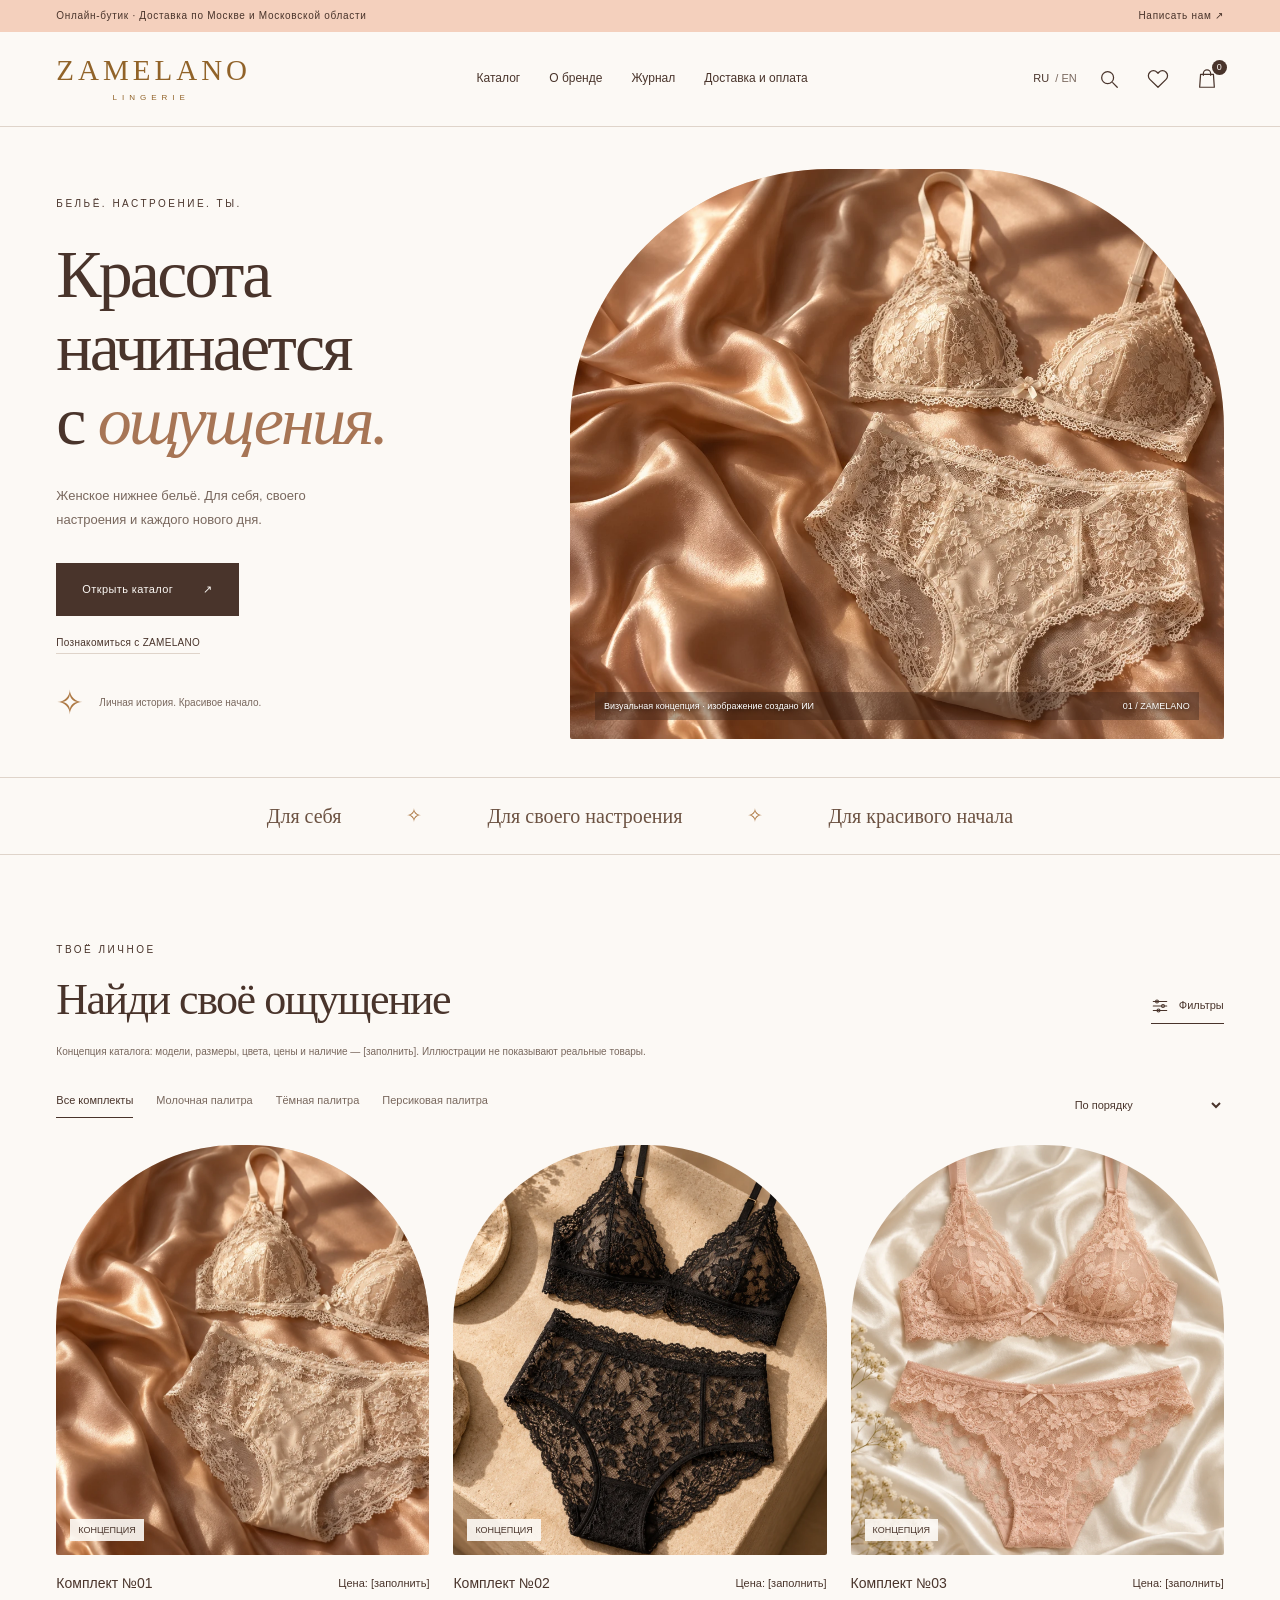
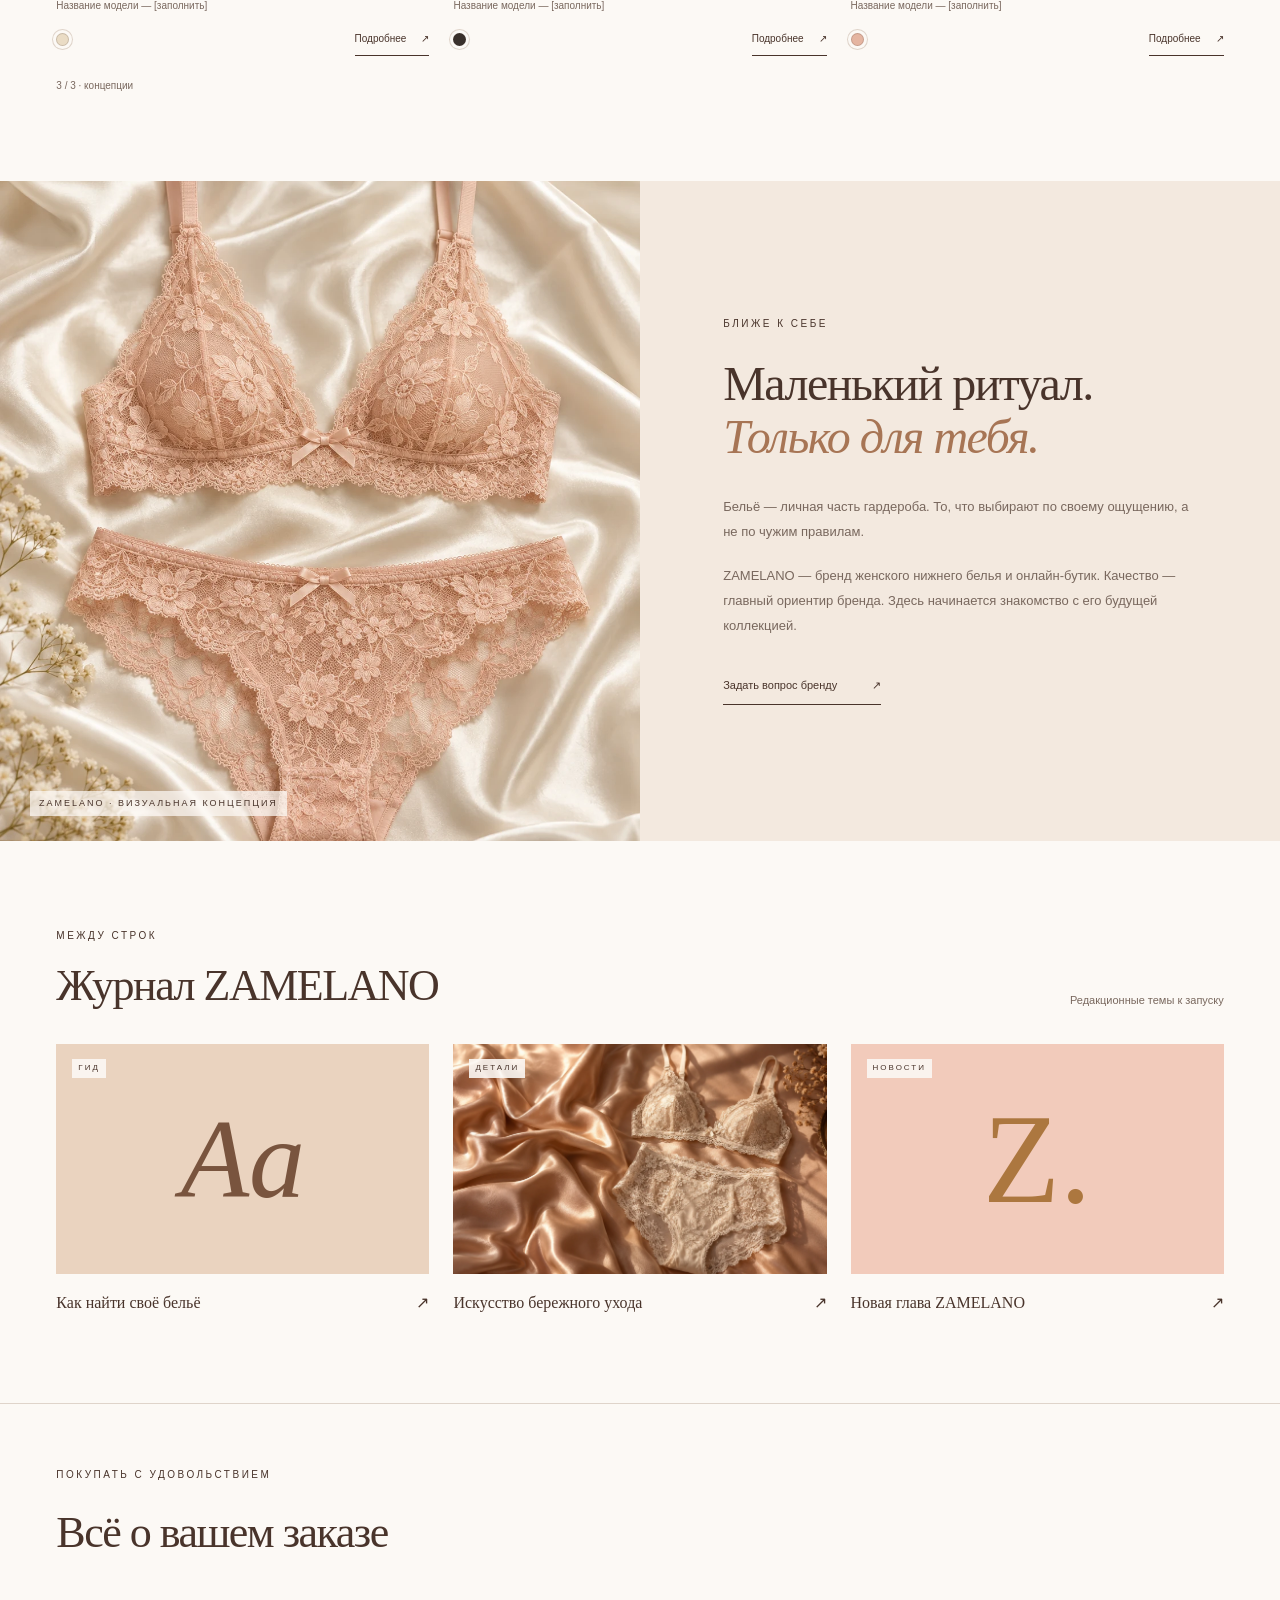
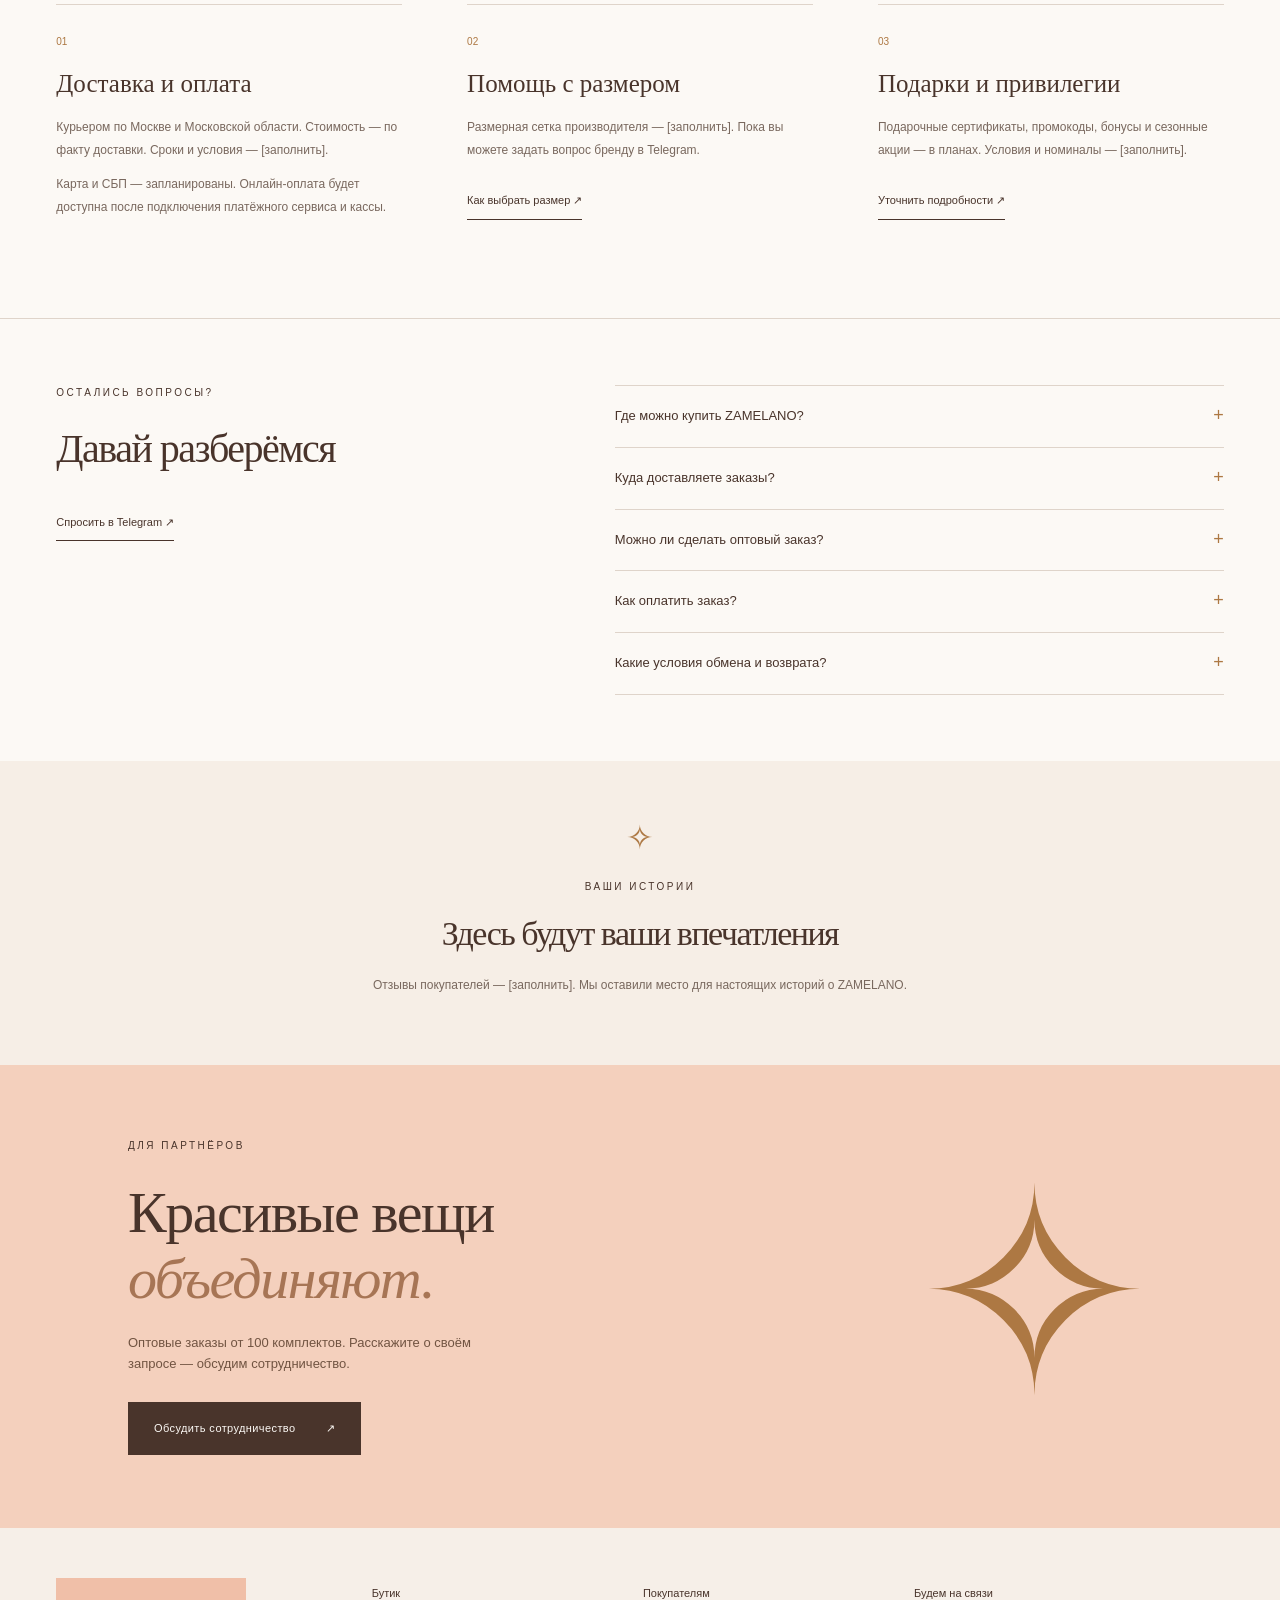
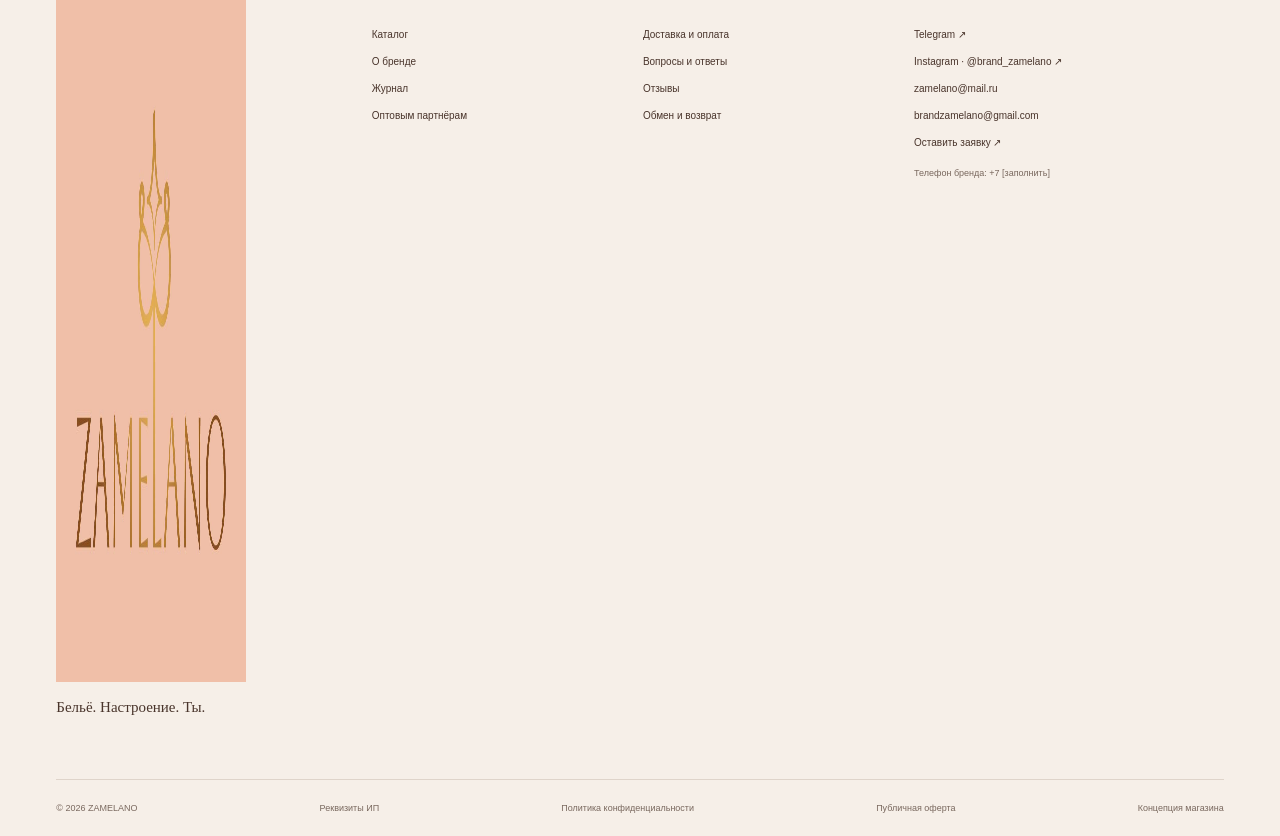
==== index.html @ 90eab5c6 "Publish demo from 2ab2fb8befa0775c335d02d6d721a5f14060806e" ====
<!doctype html>
<html lang="ru">
<head>
  <meta charset="UTF-8">
  <meta name="viewport" content="width=device-width, initial-scale=1">
  <meta name="theme-color" content="#f5d0bc">
  <title>ZAMELANO — Красота начинается с ощущения</title>
  <meta name="description" content="ZAMELANO — женское нижнее бельё. Концепция интернет-магазина на русском и английском. Курьерская доставка по Москве и Московской области.">
  <meta property="og:title" content="ZAMELANO — бельё для себя">
  <meta property="og:description" content="Красота начинается с ощущения. Познакомьтесь с концепцией ZAMELANO.">
  <meta property="og:type" content="website">
  <link rel="icon" href="assets/favicon.svg" type="image/svg+xml">
  <link rel="stylesheet" href="styles.css">
  <link rel="preload" href="assets/ivory.webp" as="image">
  <script src="app.js" defer></script>
  <meta name="robots" content="noindex, nofollow, noarchive">
  <meta name="googlebot" content="noindex, nofollow, noarchive">
  <meta name="yandex" content="noindex, nofollow, noarchive">
  <link rel="canonical" href="https://kibosh13.github.io/zamelano/">
  <meta property="og:image" content="https://kibosh13.github.io/zamelano/assets/ivory.webp">
</head>
<body>
  <a class="skip-link" href="#main" data-i18n="skip">Перейти к содержимому</a>
  <div class="announcement"><span data-i18n="announcement">Онлайн-бутик · Доставка по Москве и Московской области</span><a href="https://t.me/Zamelano" target="_blank" rel="noopener" data-i18n="write">Написать нам ↗</a></div>
  <header class="header">
    <a class="wordmark" href="#" aria-label="ZAMELANO — главная" data-i18n-aria="home">ZAMELANO<span>LINGERIE</span></a>
    <nav class="desktop-nav" aria-label="Основная навигация" data-i18n-aria="navigation">
      <a href="#catalog" data-i18n="catalog">Каталог</a><a href="#brand" data-i18n="brand">О бренде</a><a href="#journal" data-i18n="journal">Журнал</a><a href="#delivery" data-i18n="delivery">Доставка и оплата</a>
    </nav>
    <div class="header-actions">
      <button class="language" id="language" aria-label="Switch to English">RU <span>/ EN</span></button>
      <button class="icon-button" id="search-open" aria-label="Поиск" data-i18n-aria="search"><svg><use href="#icon-search"/></svg></button>
      <button class="icon-button favorites-open" id="favorites-open" aria-label="Избранное" data-i18n-aria="favorites"><svg><use href="#icon-heart"/></svg><span class="count" id="favorite-count" hidden>0</span></button>
      <button class="icon-button" id="cart-open" aria-label="Корзина" data-i18n-aria="cart"><svg><use href="#icon-bag"/></svg><span class="count" id="cart-count">0</span></button>
      <button class="icon-button mobile-menu" id="menu-open" aria-label="Меню" data-i18n-aria="menu"><svg><use href="#icon-menu"/></svg></button>
    </div>
  </header>
  <main id="main">
    <section class="hero" aria-labelledby="hero-title">
      <div class="hero-copy">
        <p class="eyebrow" data-i18n="heroEyebrow">БЕЛЬЁ. НАСТРОЕНИЕ. ТЫ.</p>
        <h1 id="hero-title" data-i18n-html="heroTitle">Красота<br>начинается<br>с <em>ощущения.</em></h1>
        <p class="hero-description" data-i18n="heroDescription">Женское нижнее бельё. Для себя, своего настроения и каждого нового дня.</p>
        <a class="button primary" href="#catalog"><span data-i18n="explore">Открыть каталог</span><span aria-hidden="true">↗</span></a>
        <a class="quiet-link" href="#brand" data-i18n="discoverBrand">Познакомиться с ZAMELANO</a>
        <div class="hero-foot"><span class="small-star" aria-hidden="true">✧</span><span data-i18n="heroFoot">Личная история. Красивое начало.</span></div>
      </div>
      <div class="hero-visual">
        <img src="assets/ivory.webp" alt="Иллюстрация концепции: молочный кружевной комплект на персиковом атласе" data-i18n-alt="heroAlt" fetchpriority="high" width="1536" height="1024">
        <div class="image-caption"><span data-i18n="imageConcept">Визуальная концепция · изображение создано ИИ</span><span aria-hidden="true">01 / ZAMELANO</span></div>
      </div>
    </section>
    <div class="values-strip"><span data-i18n="value1">Для себя</span><span class="separator">✧</span><span data-i18n="value2">Для своего настроения</span><span class="separator">✧</span><span data-i18n="value3">Для красивого начала</span></div>

    <section class="section catalog-section" id="catalog" aria-labelledby="catalog-title">
      <div class="section-heading"><div><p class="eyebrow" data-i18n="catalogEyebrow">ТВОЁ ЛИЧНОЕ</p><h2 id="catalog-title" data-i18n="catalogTitle">Найди своё ощущение</h2></div><button class="text-button" id="filter-toggle" aria-expanded="false" aria-controls="filter-panel"><svg><use href="#icon-filter"/></svg><span data-i18n="filters">Фильтры</span></button></div>
      <p class="catalog-note" data-i18n="catalogNote">Концепция каталога: модели, размеры, цвета, цены и наличие — [заполнить]. Иллюстрации не показывают реальные товары.</p>
      <div class="catalog-tools"><div class="category-tabs" role="group" aria-label="Категории" data-i18n-aria="categories"><button class="tab active" data-category="all" data-i18n="all" aria-pressed="true">Все комплекты</button><button class="tab" data-category="ivory" data-i18n="ivoryConcept" aria-pressed="false">Молочная палитра</button><button class="tab" data-category="black" data-i18n="blackConcept" aria-pressed="false">Тёмная палитра</button><button class="tab" data-category="peach" data-i18n="peachConcept" aria-pressed="false">Персиковая палитра</button></div><label class="sort-label"><span class="sr-only" data-i18n="sort">Сортировка</span><select id="sort"><option value="default" data-i18n="sortDefault">По порядку</option><option value="asc" data-i18n="sortAsc">Цена: по возрастанию</option><option value="desc" data-i18n="sortDesc">Цена: по убыванию</option></select></label></div>
      <div class="filter-panel" id="filter-panel" hidden>
        <label><span data-i18n="size">Размер</span><select id="filter-size"><option value="all" data-i18n="allSizes">Все размеры</option><option value="unknown" data-i18n="fill">[заполнить]</option></select></label>
        <label><span data-i18n="color">Цвет</span><select id="filter-color"><option value="all" data-i18n="allColors">Все цвета</option><option value="ivory" data-i18n="ivory">Молочный · концепт</option><option value="black" data-i18n="black">Чёрный · концепт</option><option value="peach" data-i18n="peach">Персиковый · концепт</option></select></label>
        <label><span data-i18n="collection">Коллекция</span><select id="filter-collection"><option value="all" data-i18n="allCollections">Все коллекции</option><option value="concept" data-i18n="concept">Концепция · [заполнить]</option></select></label>
        <label><span data-i18n="priceFrom">Цена от, ₽</span><input type="number" id="price-min" min="0" placeholder="—"></label>
        <label><span data-i18n="priceTo">Цена до, ₽</span><input type="number" id="price-max" min="0" placeholder="—"></label>
        <button class="text-button" id="reset-filters" data-i18n="reset">Сбросить</button><p class="filter-note" data-i18n="filterNote">Цены пока не указаны: фильтр по цене показывает только товары с заполненной ценой.</p>
      </div>
      <div class="search-inline" id="search-inline" hidden><label for="search" class="sr-only" data-i18n="search">Поиск</label><svg><use href="#icon-search"/></svg><input type="search" id="search" placeholder="Найти комплект…" data-i18n-placeholder="searchPlaceholder"><button id="search-close" class="icon-button" aria-label="Закрыть поиск" data-i18n-aria="close"><svg><use href="#icon-close"/></svg></button></div>
      <div class="active-view" id="active-view" hidden><span data-i18n="favorites">Избранное</span><button class="text-button" id="show-all" data-i18n="showAll">Показать все</button></div>
      <div class="product-grid" id="product-grid" aria-live="polite"></div>
      <p class="result-count" id="result-count"></p>
    </section>

    <section class="brand-section" id="brand" aria-labelledby="brand-title">
      <div class="brand-image"><img src="assets/peach.webp" alt="Иллюстрация концепции: персиковое кружево на светлом атласе" data-i18n-alt="brandAlt" loading="lazy" width="1122" height="1402"><span class="vertical-caption" data-i18n="brandImageCaption">ZAMELANO · ВИЗУАЛЬНАЯ КОНЦЕПЦИЯ</span></div>
      <div class="brand-copy"><p class="eyebrow" data-i18n="brandEyebrow">БЛИЖЕ К СЕБЕ</p><h2 id="brand-title" data-i18n-html="brandTitle">Маленький ритуал.<br><em>Только для тебя.</em></h2><p data-i18n="brandText1">Бельё — личная часть гардероба. То, что выбирают по своему ощущению, а не по чужим правилам.</p><p data-i18n="brandText2">ZAMELANO — бренд женского нижнего белья и онлайн-бутик. Качество — главный ориентир бренда. Здесь начинается знакомство с его будущей коллекцией.</p><a class="underlined-link" href="https://t.me/Zamelano" target="_blank" rel="noopener"><span data-i18n="askBrand">Задать вопрос бренду</span><span>↗</span></a></div>
    </section>

    <section class="section journal-section" id="journal" aria-labelledby="journal-title">
      <div class="section-heading"><div><p class="eyebrow" data-i18n="journalEyebrow">МЕЖДУ СТРОК</p><h2 id="journal-title" data-i18n="journalTitle">Журнал ZAMELANO</h2></div><span class="subtle" data-i18n="journalNote">Редакционные темы к запуску</span></div>
      <div class="journal-grid"><button class="journal-card" data-article="fit"><span class="journal-art art-fit"><span aria-hidden="true">Aa</span><span class="journal-tag" data-i18n="guide">ГИД</span></span><span class="journal-bottom"><span data-i18n="articleFit">Как найти своё бельё</span><span aria-hidden="true">↗</span></span></button><button class="journal-card" data-article="care"><span class="journal-art art-care"><img src="assets/ivory.webp" alt="" loading="lazy"><span class="journal-tag" data-i18n="details">ДЕТАЛИ</span></span><span class="journal-bottom"><span data-i18n="articleCare">Искусство бережного ухода</span><span aria-hidden="true">↗</span></span></button><button class="journal-card" data-article="news"><span class="journal-art art-news"><span aria-hidden="true">Z.</span><span class="journal-tag" data-i18n="news">НОВОСТИ</span></span><span class="journal-bottom"><span data-i18n="articleNews">Новая глава ZAMELANO</span><span aria-hidden="true">↗</span></span></button></div>
    </section>

    <section class="service-section section" id="delivery" aria-labelledby="service-title">
      <p class="eyebrow" data-i18n="serviceEyebrow">ПОКУПАТЬ С УДОВОЛЬСТВИЕМ</p><h2 id="service-title" data-i18n="serviceTitle">Всё о вашем заказе</h2>
      <div class="service-grid"><article><span class="service-number">01</span><h3 data-i18n="delivery">Доставка и оплата</h3><p data-i18n="deliveryText">Курьером по Москве и Московской области. Стоимость — по факту доставки. Сроки и условия — [заполнить].</p><p data-i18n="paymentText">Карта и СБП — запланированы. Онлайн-оплата будет доступна после подключения платёжного сервиса и кассы.</p></article><article><span class="service-number">02</span><h3 data-i18n="sizeHelp">Помощь с размером</h3><p data-i18n="sizeText">Размерная сетка производителя — [заполнить]. Пока вы можете задать вопрос бренду в Telegram.</p><button class="underlined-link" id="size-help" data-i18n="openSize">Как выбрать размер ↗</button></article><article><span class="service-number">03</span><h3 data-i18n="gifts">Подарки и привилегии</h3><p data-i18n="giftsText">Подарочные сертификаты, промокоды, бонусы и сезонные акции — в планах. Условия и номиналы — [заполнить].</p><a class="underlined-link" href="https://t.me/Zamelano" target="_blank" rel="noopener" data-i18n="askDetails">Уточнить подробности ↗</a></article></div>
    </section>

    <section class="section faq-section" id="faq" aria-labelledby="faq-title"><div><p class="eyebrow" data-i18n="faqEyebrow">ОСТАЛИСЬ ВОПРОСЫ?</p><h2 id="faq-title" data-i18n="faqTitle">Давай разберёмся</h2><a class="underlined-link" href="https://t.me/Zamelano" target="_blank" rel="noopener" data-i18n="askTelegram">Спросить в Telegram ↗</a></div><div class="faq-list"><details><summary data-i18n="faq1">Где можно купить ZAMELANO?</summary><p data-i18n="faq1Answer">Бренд работает только онлайн. Сейчас на сайте представлена концепция каталога; реальные товары и цены — [заполнить]. По вопросам покупки напишите в Telegram.</p></details><details><summary data-i18n="faq2">Куда доставляете заказы?</summary><p data-i18n="faq2Answer">Курьерская доставка доступна по Москве и Московской области. Стоимость — по факту доставки, сроки — [заполнить].</p></details><details><summary data-i18n="faq3">Можно ли сделать оптовый заказ?</summary><p data-i18n="faq3Answer">Да, опт — от 100 комплектов. Условия, цены и сроки — [заполнить]. Используйте форму для партнёров ниже.</p></details><details><summary data-i18n="faq4">Как оплатить заказ?</summary><p data-i18n="faq4Answer">Планируются оплата картой онлайн и СБП. Платёжный сервис и онлайн-касса ещё не подключены. На этом этапе можно подготовить заявку в Telegram, без оплаты.</p></details><details><summary data-i18n="faq5">Какие условия обмена и возврата?</summary><p data-i18n="faq5Answer">Условия обмена и возврата — [заполнить]. Документы готовят юристы бренда. Пожалуйста, уточните условия перед покупкой.</p></details></div></section>

    <section class="reviews-section section" id="reviews"><span class="small-star" aria-hidden="true">✧</span><p class="eyebrow" data-i18n="reviews">ВАШИ ИСТОРИИ</p><h2 data-i18n="reviewsTitle">Здесь будут ваши впечатления</h2><p data-i18n="reviewsText">Отзывы покупателей — [заполнить]. Мы оставили место для настоящих историй о ZAMELANO.</p></section>

    <section class="wholesale-section" id="wholesale"><div><p class="eyebrow" data-i18n="wholesaleEyebrow">ДЛЯ ПАРТНЁРОВ</p><h2 data-i18n-html="wholesaleTitle">Красивые вещи<br><em>объединяют.</em></h2><p data-i18n="wholesaleText">Оптовые заказы от 100 комплектов. Расскажите о своём запросе — обсудим сотрудничество.</p><button class="button primary" id="wholesale-open"><span data-i18n="wholesaleButton">Обсудить сотрудничество</span><span>↗</span></button></div><span class="wholesale-motif" aria-hidden="true">✧</span></section>
  </main>
  <footer id="contacts"><div class="footer-main"><div class="footer-brand"><img src="assets/zamelano-logo.jpg" alt="Логотип ZAMELANO" data-i18n-alt="logoAlt" width="1280" height="704" loading="lazy"><p data-i18n="footerTagline">Бельё. Настроение. Ты.</p></div><div><h3 data-i18n="shop">Бутик</h3><a href="#catalog" data-i18n="catalog">Каталог</a><a href="#brand" data-i18n="brand">О бренде</a><a href="#journal" data-i18n="journal">Журнал</a><a href="#wholesale" data-i18n="wholesale">Оптовым партнёрам</a></div><div><h3 data-i18n="customers">Покупателям</h3><a href="#delivery" data-i18n="delivery">Доставка и оплата</a><a href="#faq" data-i18n="faq">Вопросы и ответы</a><a href="#reviews" data-i18n="reviewsLink">Отзывы</a><button class="footer-link" data-legal="returns" data-i18n="returns">Обмен и возврат</button></div><div><h3 data-i18n="contacts">Будем на связи</h3><a href="https://t.me/Zamelano" target="_blank" rel="noopener">Telegram ↗</a><a href="https://www.instagram.com/brand_zamelano/" target="_blank" rel="noopener">Instagram · @brand_zamelano ↗</a><a href="mailto:zamelano@mail.ru">zamelano@mail.ru</a><a href="mailto:brandzamelano@gmail.com">brandzamelano@gmail.com</a><button class="footer-link" id="contact-open" data-i18n="leaveRequest">Оставить заявку ↗</button><span class="footer-pending" data-i18n="phonePending">Телефон бренда: +7 [заполнить]</span></div></div><div class="footer-bottom"><span>© 2026 ZAMELANO</span><button data-legal="details" data-i18n="legalDetails">Реквизиты ИП</button><button data-legal="privacy" data-i18n="privacy">Политика конфиденциальности</button><button data-legal="offer" data-i18n="offer">Публичная оферта</button><span data-i18n="draft">Концепция магазина</span></div></footer>
  <dialog id="product-dialog" class="product-dialog" aria-labelledby="detail-title"><button class="close-button icon-button" data-close aria-label="Закрыть" data-i18n-aria="close"><svg><use href="#icon-close"/></svg></button><div id="product-detail"></div></dialog>
  <dialog id="cart-dialog" class="drawer" aria-labelledby="cart-title"><div class="drawer-heading"><h2 id="cart-title" data-i18n="cart">Корзина</h2><button class="icon-button" data-close aria-label="Закрыть" data-i18n-aria="close"><svg><use href="#icon-close"/></svg></button></div><div id="cart-content"></div></dialog>
  <dialog id="request-dialog" class="request-dialog" aria-labelledby="request-title"><button class="close-button icon-button" data-close aria-label="Закрыть" data-i18n-aria="close"><svg><use href="#icon-close"/></svg></button><p class="eyebrow" data-i18n="personalContact">ЛИЧНОЕ ОБЩЕНИЕ</p><h2 id="request-title"></h2><p class="subtle" id="request-description"></p><form id="request-form"><div class="form-grid"><label><span data-i18n="name">Имя</span><input name="name" autocomplete="given-name" required maxlength="80"></label><label><span data-i18n="phone">Телефон</span><input name="phone" type="tel" autocomplete="tel" required placeholder="+7 …" minlength="10" maxlength="25"></label><label><span data-i18n="time">Удобное время</span><input name="time" maxlength="100" placeholder="[заполнить]" data-i18n-placeholder="fill"></label><label id="quantity-label" hidden><span data-i18n="wholesaleQuantity">Количество комплектов</span><input name="quantity" type="number" min="100" step="1" value="100"></label><label id="delivery-label" hidden><span data-i18n="region">Регион доставки</span><select name="region"><option value="moscow" data-i18n="moscow">Москва</option><option value="mo" data-i18n="mo">Московская область</option></select></label><label id="address-label" hidden><span data-i18n="address">Адрес доставки</span><input name="address" autocomplete="street-address" maxlength="250"></label><label class="full-width"><span data-i18n="comment">Комментарий / другие пожелания</span><textarea name="comment" rows="3" maxlength="1500"></textarea></label></div><label class="consent"><input type="checkbox" name="consent" required><span data-i18n="consent">Я разрешаю использовать указанные данные для ответа на мой запрос.</span></label><p class="micro" data-i18n="requestInfo">Данные не сохраняются на сайте. Вы увидите текст заявки, сможете скопировать его и самостоятельно отправить в Telegram @Zamelano. Документы о персональных данных — [заполнить].</p><button class="button primary" type="submit"><span data-i18n="prepareRequest">Подготовить заявку</span><span>↗</span></button></form><div id="request-result" hidden><p class="request-status" data-i18n="requestReady">Текст подготовлен. Заявка ещё не отправлена.</p><label><span class="sr-only" data-i18n="requestText">Текст заявки</span><textarea id="request-text" rows="12" readonly></textarea></label><div class="request-buttons"><button class="button secondary" id="copy-request" data-i18n="copy">Скопировать текст</button><a class="button primary" id="telegram-request" href="https://t.me/Zamelano" target="_blank" rel="noopener" data-i18n="openTelegram">Открыть Telegram ↗</a></div><p class="micro" data-i18n="telegramHelp">Если текст не появился в Telegram, вставьте скопированный текст в чат @Zamelano и нажмите «Отправить».</p><button class="text-button" id="edit-request" data-i18n="editRequest">Изменить заявку</button></div></dialog>
  <dialog id="content-dialog" class="content-dialog" aria-labelledby="content-title"><button class="close-button icon-button" data-close aria-label="Закрыть" data-i18n-aria="close"><svg><use href="#icon-close"/></svg></button><div id="content-body"></div></dialog>
  <dialog id="menu-dialog" class="drawer menu-drawer"><div class="drawer-heading"><span class="wordmark">ZAMELANO</span><button data-close class="icon-button" aria-label="Закрыть" data-i18n-aria="close"><svg><use href="#icon-close"/></svg></button></div><nav><a href="#catalog" data-i18n="catalog">Каталог</a><a href="#brand" data-i18n="brand">О бренде</a><a href="#journal" data-i18n="journal">Журнал</a><a href="#delivery" data-i18n="delivery">Доставка и оплата</a><a href="#faq" data-i18n="faq">Вопросы и ответы</a><a href="#wholesale" data-i18n="wholesale">Оптовым партнёрам</a><a href="#contacts" data-i18n="contacts">Будем на связи</a></nav></dialog>
  <div class="toast" id="toast" role="status" hidden></div>
  <noscript><div class="noscript">Для каталога и корзины включите JavaScript. Связаться с брендом: <a href="https://t.me/Zamelano">Telegram @Zamelano</a>.</div></noscript>
  <svg class="svg-defs" xmlns="http://www.w3.org/2000/svg" aria-hidden="true"><symbol id="icon-search" viewBox="0 0 24 24"><circle cx="10.5" cy="10.5" r="6.5"/><path d="m16 16 5 5"/></symbol><symbol id="icon-heart" viewBox="0 0 24 24"><path d="M20.8 4.6a5.5 5.5 0 0 0-7.8 0L12 5.7l-1.1-1.1a5.5 5.5 0 0 0-7.8 7.8L12 21l8.8-8.6a5.5 5.5 0 0 0 0-7.8Z"/></symbol><symbol id="icon-bag" viewBox="0 0 24 24"><path d="M5 7h14l1 14H4L5 7Z M8 8V6a4 4 0 0 1 8 0v2"/></symbol><symbol id="icon-filter" viewBox="0 0 24 24"><path d="M3 6h18M3 12h18M3 18h18"/><circle cx="8" cy="6" r="2"/><circle cx="16" cy="12" r="2"/><circle cx="10" cy="18" r="2"/></symbol><symbol id="icon-close" viewBox="0 0 24 24"><path d="m5 5 14 14M19 5 5 19"/></symbol><symbol id="icon-menu" viewBox="0 0 24 24"><path d="M3 6h18M3 12h18M3 18h18"/></symbol></svg>
</body>
</html>
---- styles.css ----
:root{--paper:#fcf9f5;--peach:#f4d0bd;--peach-light:#f9e8dd;--ink:#49342b;--muted:#79685e;--gold:#ad7843;--line:#dfd4ca;--serif:Georgia,'Times New Roman',serif;--sans:Arial,Helvetica,sans-serif}*{box-sizing:border-box}html{scroll-behavior:smooth;scroll-padding-top:110px}body{margin:0;background:var(--paper);color:var(--ink);font-family:var(--sans);font-size:14px;line-height:1.6}body.modal-open{overflow:hidden}button,input,select,textarea{font:inherit;color:inherit}button,a,input,select,textarea{-webkit-tap-highlight-color:transparent}button{cursor:pointer}a{color:inherit;text-decoration:none}button{border:0;background:none}img{max-width:100%;display:block}h1,h2,h3,p{margin-top:0}h1,h2{font-family:var(--serif);font-weight:400;line-height:1.09;letter-spacing:-1.5px}h2{font-size:44px;margin-bottom:24px}h3{font-weight:400;font-size:20px;line-height:1.35}em{font-weight:400;color:#a77555}svg{width:22px;height:22px;fill:none;stroke:currentColor;stroke-width:1.35;stroke-linecap:round;stroke-linejoin:round;flex:none}button:focus-visible,a:focus-visible,input:focus-visible,select:focus-visible,textarea:focus-visible,summary:focus-visible{outline:2px solid var(--gold);outline-offset:5px}button:disabled{opacity:.5;cursor:not-allowed}[hidden]{display:none!important}.sr-only{position:absolute;width:1px;height:1px;margin:-1px;overflow:hidden;clip:rect(0,0,0,0);white-space:nowrap}.svg-defs{position:absolute;width:0;height:0;overflow:hidden}.skip-link{position:fixed;top:-80px;left:20px;padding:10px;background:white;z-index:100}.skip-link:focus{top:10px}.announcement{background:var(--peach);display:flex;justify-content:space-between;gap:20px;padding:8px 4.4%;font-size:10px;letter-spacing:.7px}.announcement a{white-space:nowrap}.header{padding:21px 4.4%;height:95px;display:flex;align-items:center;justify-content:space-between;gap:30px;border-bottom:1px solid var(--line);background:var(--paper);position:sticky;top:0;z-index:20}.wordmark{font-family:var(--serif);font-size:29px;line-height:1;letter-spacing:4px;display:block;color:#916329}.wordmark span{display:block;font-family:var(--sans);font-size:8px;letter-spacing:5px;text-align:center;margin-top:9px;margin-left:-5px}.desktop-nav{display:flex;align-items:center;gap:29px;font-size:12px}.desktop-nav a{position:relative}.desktop-nav a:after{content:'';position:absolute;bottom:-4px;left:0;width:0;height:1px;background:var(--ink);transition:width .2s}.desktop-nav a:hover:after{width:100%}.header-actions{display:flex;gap:15px;align-items:center}.language{font-size:11px;white-space:nowrap;padding:6px 0}.language span{color:var(--muted);margin-left:3px}.icon-button{width:34px;height:36px;display:inline-flex;align-items:center;justify-content:center;position:relative;padding:5px}.count{font-size:9px;border-radius:50%;position:absolute;right:-3px;top:-1px;min-width:15px;height:15px;line-height:15px;text-align:center;background:var(--ink);color:var(--paper)}.mobile-menu{display:none}.hero{display:grid;grid-template-columns:44% 56%;max-width:1600px;margin:auto;min-height:650px;padding:42px 4.4% 38px}.hero-copy{padding:27px 20px 20px 0;display:flex;align-items:flex-start;flex-direction:column}.eyebrow{font-size:10px;letter-spacing:2.5px;margin-bottom:26px;font-weight:400}.hero h1{font-size:clamp(49px,5.3vw,82px);line-height:1.08;margin-bottom:26px;letter-spacing:-2.8px}.hero-description{font-size:13px;max-width:285px;line-height:1.9;color:var(--muted);margin-bottom:30px}.button{display:inline-flex;align-items:center;justify-content:space-between;gap:30px;padding:16px 25px;min-height:53px;font-size:11px;letter-spacing:.4px;border:1px solid transparent;transition:background .2s,transform .2s}.button:hover{transform:translateY(-2px)}.button.primary{color:var(--paper);background:var(--ink)}.button.primary:hover{background:#6d4b39}.button.secondary{border:1px solid var(--ink);background:transparent}.quiet-link{font-size:10px;margin-top:19px;letter-spacing:.3px;border-bottom:1px solid var(--line);padding-bottom:2px}.hero-foot{display:flex;align-items:center;gap:15px;margin-top:auto;padding-top:32px;font-size:10px;color:var(--muted)}.small-star{font-size:33px;color:var(--gold);line-height:1}.hero-visual{position:relative;overflow:hidden;border-radius:260px 260px 2px 2px;min-height:570px;background:#ead3be}.hero-visual>img{width:100%;height:100%;object-fit:cover;object-position:64% center;position:absolute}.image-caption{position:absolute;bottom:19px;left:25px;right:25px;color:#fff;display:flex;justify-content:space-between;font-size:9px;gap:15px;text-shadow:0 1px 4px #211309;background:#37211766;padding:7px 9px}.values-strip{display:flex;align-items:center;justify-content:center;gap:65px;border-top:1px solid var(--line);border-bottom:1px solid var(--line);padding:22px;font-family:var(--serif);font-size:20px;color:#6c5242}.separator{font-size:19px;color:var(--gold)}.section{padding:87px 4.4%;max-width:1600px;margin:auto}.section-heading{display:flex;align-items:flex-end;justify-content:space-between;gap:25px;margin-bottom:20px}.section-heading h2{margin-bottom:0}.section-heading .eyebrow{margin-bottom:18px}.text-button{display:inline-flex;align-items:center;gap:10px;font-size:11px;padding:8px 0;border-bottom:1px solid var(--ink)}.text-button svg{width:18px;height:18px}.catalog-note{font-size:10px;color:var(--muted);max-width:690px;margin-bottom:29px}.catalog-tools{display:flex;justify-content:space-between;align-items:center;gap:20px;margin-bottom:24px}.category-tabs{display:flex;gap:23px;flex-wrap:wrap}.tab{padding:0 0 8px;font-size:11px;color:var(--muted);border-bottom:1px solid transparent}.tab.active{color:var(--ink);border-color:var(--ink)}select{border:0;background:transparent;max-width:100%;padding:9px 19px 9px 3px;font-size:11px}.product-grid{display:grid;grid-template-columns:repeat(3,1fr);gap:24px}.product-card{min-width:0}.product-image-wrap{position:relative;height:410px;overflow:hidden;background:#e7d6c9;border-radius:180px 180px 2px 2px}.product-image-link{display:block;width:100%;height:100%;padding:0}.product-image-link>img{width:100%;height:100%;object-fit:cover;transition:transform .55s}.product-image-link:hover>img{transform:scale(1.04)}.product-card:first-child img{object-position:64% center}.favorite-button{position:absolute;right:18px;top:24px;border-radius:50%;width:35px;height:35px;background:#fcf9f5da;display:flex;align-items:center;justify-content:center}.favorite-button svg{width:17px;height:17px}.favorite-button.selected svg{fill:var(--ink)}.product-badge{position:absolute;bottom:14px;left:14px;font-size:9px;background:#fcf9f5e8;padding:4px 8px;color:var(--ink)}.product-info{display:flex;justify-content:space-between;align-items:flex-start;gap:14px;margin-top:17px}.product-name{font-size:14px;margin:0 0 3px;display:block;text-align:left;padding:0}.product-info p{font-size:10px;color:var(--muted);margin-bottom:9px}.product-price{font-size:11px;white-space:nowrap;padding-top:3px}.product-bottom{display:flex;justify-content:space-between;align-items:center;gap:10px}.swatch{display:block;width:13px;height:13px;border-radius:50%;border:1px solid #49342b33;box-shadow:0 0 0 3px var(--paper),0 0 0 4px #dfd4ca}.product-bottom .text-button{font-size:10px;gap:15px}.result-count{font-size:10px;color:var(--muted);margin:22px 0 0}.filter-panel{background:var(--peach-light);padding:24px;display:grid;grid-template-columns:repeat(5,1fr) auto;gap:20px;margin-bottom:24px}.filter-panel label span{display:block;font-size:10px;letter-spacing:.4px;margin-bottom:6px}.filter-panel select,.filter-panel input{width:100%;padding:9px 0;border-bottom:1px solid var(--line);outline-offset:2px}.filter-panel input{border:0;background:none;border-bottom:1px solid var(--line)}.filter-note{grid-column:1/-1;margin:0;font-size:10px;color:var(--muted)}.search-inline{display:flex;align-items:center;gap:15px;margin:15px 0 30px;padding:12px 0;border-bottom:1px solid var(--line)}.search-inline input{width:100%;border:0;background:none;padding:8px 0}.active-view{display:flex;align-items:center;justify-content:space-between;background:var(--peach-light);padding:12px 20px;margin-bottom:20px}.empty-state{grid-column:1/-1;text-align:center;padding:70px 20px;border:1px solid var(--line)}.empty-state h3{font-family:var(--serif);font-size:28px}.empty-state p{color:var(--muted);font-size:12px}.brand-section{display:grid;grid-template-columns:1fr 1fr;background:#f3e9df}.brand-image{position:relative;height:660px;overflow:hidden}.brand-image img{width:100%;height:100%;object-fit:cover;object-position:center 51%}.vertical-caption{position:absolute;bottom:25px;left:30px;font-size:9px;letter-spacing:2px;background:#fcf9f5bb;padding:5px 9px}.brand-copy{align-self:center;padding:65px 13%;max-width:720px}.brand-copy h2{font-size:48px;margin-bottom:32px}.brand-copy p:not(.eyebrow){color:var(--muted);font-size:13px;line-height:1.9;margin-bottom:20px}.underlined-link{display:inline-flex;align-items:center;justify-content:space-between;gap:35px;border-bottom:1px solid var(--ink);padding:9px 0;font-size:11px;background:none;margin-top:10px}.journal-grid{display:grid;grid-template-columns:repeat(3,1fr);gap:24px;margin-top:35px}.journal-card{text-align:left;padding:0;display:block}.journal-art{display:flex;position:relative;width:100%;height:230px;align-items:center;justify-content:center;overflow:hidden}.art-fit{background:#ead3bf;color:#79543e;font-family:var(--serif);font-style:italic;font-size:112px}.art-care img{width:100%;height:100%;object-fit:cover;object-position:35% 45%}.art-news{background:#f2cbbb;color:#ac773f;font-family:var(--serif);font-size:126px;font-weight:400}.journal-tag{font-family:var(--sans);font-style:normal;position:absolute;top:15px;left:16px;font-size:8px;letter-spacing:2px;padding:3px 6px;background:#fcf9f5e3;color:var(--ink)}.journal-bottom{font-size:16px;font-family:var(--serif);display:flex;justify-content:space-between;gap:15px;padding-top:16px}.subtle{font-size:11px;color:var(--muted)}.service-section{padding-top:63px;border-top:1px solid var(--line)}.service-grid{display:grid;grid-template-columns:repeat(3,1fr);gap:65px;padding-top:23px}.service-grid article{position:relative;border-top:1px solid var(--line);padding-top:29px}.service-number{color:var(--gold);font-size:10px;display:block;margin-bottom:17px}.service-grid h3{font-family:var(--serif);font-size:25px;margin-bottom:15px}.service-grid p{color:var(--muted);font-size:12px;line-height:1.9}.faq-section{display:grid;grid-template-columns:1fr 1.3fr;gap:90px;border-top:1px solid var(--line);padding-top:66px;padding-bottom:66px}.faq-section h2{font-size:40px}.faq-list{border-top:1px solid var(--line)}details{border-bottom:1px solid var(--line)}summary{cursor:pointer;list-style:none;display:flex;justify-content:space-between;gap:20px;padding:20px 0;font-size:13px}summary::-webkit-details-marker{display:none}summary:after{content:'+';font-size:18px;color:var(--gold);line-height:1}details[open] summary:after{content:'−'}details p{font-size:12px;color:var(--muted);padding:0 25px 16px 0;line-height:1.9;margin:0}.reviews-section{text-align:center;padding-top:60px;padding-bottom:70px;background:#f6eee6;max-width:none}.reviews-section .small-star{display:block;margin-bottom:25px}.reviews-section .eyebrow{margin-bottom:20px}.reviews-section h2{font-size:34px}.reviews-section p:last-child{font-size:12px;color:var(--muted);margin:0}.wholesale-section{background:var(--peach);padding:73px 10%;display:flex;justify-content:space-between;align-items:center;gap:40px}.wholesale-section>div{max-width:570px}.wholesale-section h2{font-size:58px;line-height:1.13;margin-bottom:22px}.wholesale-section p:not(.eyebrow){font-size:13px;max-width:370px;margin-bottom:27px;color:#715442}.wholesale-motif{font-family:var(--serif);font-size:280px;font-weight:normal;color:#ad7843;line-height:1}footer{padding:58px 4.4% 0;background:#f6efe8}.footer-main{display:grid;grid-template-columns:1.2fr 1fr 1fr 1.4fr;gap:50px;padding-bottom:45px}.footer-brand img{width:190px;mix-blend-mode:multiply;margin-top:-8px}.footer-brand p{font-family:var(--serif);font-size:15px;margin-top:13px}.footer-main h3{font-size:11px;margin-bottom:20px}.footer-main a,.footer-link{display:block;font-size:10px;line-height:2.7;text-align:left;padding:0}.footer-pending{display:block;font-size:9px;color:var(--muted);margin-top:10px}.footer-bottom{display:flex;justify-content:space-between;align-items:center;gap:16px;border-top:1px solid var(--line);padding:21px 0;font-size:9px;color:var(--muted)}.footer-bottom button{font-size:9px;padding:0}.footer-main a:hover,.footer-link:hover,.footer-bottom button:hover{text-decoration:underline}dialog{border:0;background:var(--paper);color:var(--ink);padding:40px;box-shadow:0 20px 80px #23140b40;max-height:94dvh;max-width:calc(100% - 36px);overflow:auto}dialog::backdrop{background:#281b1490;backdrop-filter:blur(3px)}.close-button{position:absolute;top:16px;right:17px;z-index:3;background:var(--paper);border-radius:50%}.product-dialog{width:930px;padding:0}.product-detail-grid{display:grid;grid-template-columns:1fr 1fr}.detail-image{height:650px;width:100%;object-fit:cover}.detail-copy{padding:50px 35px 35px}.detail-copy h2{font-size:36px;letter-spacing:-1px;margin:16px 0}.detail-copy .eyebrow{font-size:9px;letter-spacing:1.5px}.detail-copy p{font-size:12px;color:var(--muted)}.detail-price{font-size:17px!important;color:var(--ink)!important;margin:22px 0}.detail-fields{display:grid;grid-template-columns:1fr 1fr;gap:18px;margin:26px 0}.detail-fields label span{display:block;font-size:11px;margin-bottom:6px}.detail-fields select{width:100%;border-bottom:1px solid var(--line)}.detail-copy .button{width:100%;margin-top:20px}.detail-note{font-size:10px!important;margin-top:20px}.drawer{position:fixed;left:auto;right:0;top:0;bottom:0;margin:0;max-height:100dvh;height:100dvh;width:480px;max-width:100%;padding:30px}.drawer-heading{display:flex;justify-content:space-between;align-items:center;margin-bottom:25px;border-bottom:1px solid var(--line);padding-bottom:15px}.drawer-heading h2{font-size:34px;margin:0}.cart-line{display:grid;grid-template-columns:85px 1fr;gap:17px;padding:22px 0;border-bottom:1px solid var(--line)}.cart-line img{width:85px;height:115px;object-fit:cover}.cart-line h3{font-size:13px;margin-bottom:5px}.cart-line p{font-size:10px;color:var(--muted);margin-bottom:8px}.cart-line-bottom{display:flex;justify-content:space-between;align-items:center}.quantity-control{display:flex;align-items:center;border:1px solid var(--line)}.quantity-control button{width:27px;height:28px;padding:0}.quantity-control span{width:28px;text-align:center;font-size:11px}.remove-item{font-size:10px;text-decoration:underline}.cart-summary{margin-top:28px}.cart-total{display:flex;justify-content:space-between;font-size:14px}.cart-summary p{font-size:11px;color:var(--muted)}.cart-summary .button{width:100%;margin-top:20px}.cart-empty{padding:60px 0;text-align:center}.cart-empty svg{width:44px;height:44px;margin-bottom:20px}.cart-empty h3{font-family:var(--serif);font-size:29px}.cart-empty p{font-size:12px;color:var(--muted)}.request-dialog{width:640px;padding:47px}.request-dialog h2{font-size:38px}.form-grid{display:grid;grid-template-columns:1fr 1fr;gap:20px;margin:25px 0}.form-grid label>span{font-size:11px;display:block;margin-bottom:7px}.form-grid input,.form-grid textarea,.form-grid select{width:100%;border:1px solid var(--line);background:transparent;border-radius:0;padding:11px;font-size:12px}.full-width{grid-column:1/-1}.consent{display:flex;gap:10px;font-size:10px;align-items:flex-start}.consent input{margin:2px 0;accent-color:var(--ink)}.micro{font-size:9px;color:var(--muted);line-height:1.7;margin:14px 0 22px}.request-dialog .button{width:100%}.request-status{padding:15px;background:var(--peach-light);font-size:12px}.request-dialog #request-text{width:100%;border:1px solid var(--line);padding:15px;background:none;font-size:12px;resize:vertical}.request-buttons{display:flex;gap:10px;margin:18px 0}.request-buttons .button{padding:13px 17px;font-size:10px;justify-content:center}.content-dialog{width:740px;padding:55px}.content-dialog h2{font-size:39px}.content-dialog h3{font-family:var(--serif);font-size:23px;margin:26px 0 13px}.content-dialog p,.content-dialog li{font-size:13px;line-height:1.9;color:var(--muted)}.content-dialog dl{margin:20px 0}.content-dialog dt{font-size:10px;margin-top:15px;color:var(--muted)}.content-dialog dd{font-size:13px;margin-left:0;overflow-wrap:anywhere}.notice{background:var(--peach-light);padding:16px;margin:20px 0;font-size:11px!important}.menu-drawer nav{display:flex;flex-direction:column;gap:22px;font-family:var(--serif);font-size:25px}.toast{position:fixed;bottom:24px;left:50%;transform:translateX(-50%);z-index:100;background:var(--ink);color:var(--paper);font-size:12px;padding:15px 25px;max-width:90%;text-align:center;box-shadow:0 4px 25px #24160d30}.noscript{padding:25px;background:var(--peach)}
@media(min-width:1600px){.header,.announcement{padding-left:max(4.4%,calc((100vw - 1460px)/2));padding-right:max(4.4%,calc((100vw - 1460px)/2))}.brand-image{height:740px}.hero{min-height:745px}.hero-visual{min-height:650px}}
@media(max-width:1100px){.desktop-nav{gap:18px;font-size:11px}.header-actions{gap:10px}.wordmark{font-size:25px}.hero{min-height:590px}.hero-visual{min-height:515px}.hero h1{font-size:58px}.product-image-wrap{height:350px}.brand-copy{padding:50px 10%}.brand-copy h2{font-size:40px}.brand-image{height:590px}.values-strip{gap:35px}.service-grid{gap:35px}.filter-panel{grid-template-columns:repeat(3,1fr)}.faq-section{gap:45px}.footer-main{gap:25px}.hero-foot{padding-top:24px}}
@media(max-width:850px){.desktop-nav{display:none}.mobile-menu{display:inline-flex}.header{height:80px;padding:18px 5%;gap:20px}.announcement{padding:8px 5%;font-size:9px}.announcement>a{display:none}.hero{padding:30px 5% 30px;min-height:550px;grid-template-columns:46% 54%}.hero h1{font-size:clamp(39px,6.5vw,56px);letter-spacing:-2px}.hero-copy{padding:22px 17px 0 0}.hero-visual{min-height:480px;border-radius:200px 200px 0 0}.hero-description{font-size:11px}.eyebrow{font-size:9px;letter-spacing:1.8px}.hero .button{padding:14px 17px;gap:20px;font-size:10px}.hero-foot{font-size:9px}.image-caption{left:15px;right:15px;font-size:8px;bottom:12px}.image-caption span:last-child{display:none}.values-strip{gap:25px;font-size:16px;padding:18px}.section{padding:65px 5%}h2{font-size:36px}.section-heading{align-items:center}.catalog-tools{align-items:flex-start}.category-tabs{gap:12px}.tab{font-size:10px}.sort-label{min-width:130px}.product-grid{gap:17px}.product-image-wrap{height:290px}.product-name{font-size:12px}.product-price{font-size:10px}.product-info{gap:6px;flex-wrap:wrap}.product-info p{font-size:9px}.product-bottom .text-button{font-size:9px}.brand-image{height:500px}.brand-copy{padding:40px 9%}.brand-copy h2{font-size:33px;letter-spacing:-1px}.brand-copy p:not(.eyebrow){font-size:11px}.journal-art{height:185px}.journal-grid{gap:17px}.journal-bottom{font-size:14px}.journal-section .section-heading>.subtle{font-size:9px;max-width:140px;text-align:right}.service-grid{gap:25px}.service-grid h3{font-size:22px}.service-grid p{font-size:11px}.faq-section{gap:35px}.faq-section h2{font-size:32px}.wholesale-section{padding:65px 8%}.wholesale-section h2{font-size:48px}.wholesale-motif{font-size:195px}.footer-main{grid-template-columns:1fr 1fr;row-gap:35px}.footer-bottom{flex-wrap:wrap;justify-content:flex-start;column-gap:22px}.product-detail-grid{grid-template-columns:1fr 1fr}.detail-image{height:600px}.detail-copy{padding:48px 25px 25px}.detail-copy h2{font-size:30px}.detail-fields{grid-template-columns:1fr;gap:12px}}
@media(max-width:600px){html{scroll-padding-top:78px}.announcement{font-size:8px;letter-spacing:.2px;justify-content:center;text-align:center}.header{padding:14px 5%;height:74px;gap:12px}.wordmark{font-size:22px;letter-spacing:2.4px}.wordmark span{font-size:6px;letter-spacing:3.5px;margin-top:7px}.header-actions{gap:8px}.header-actions .icon-button{width:25px;height:30px;padding:3px}.header-actions svg{width:19px;height:19px}.language{font-size:9px}.language span{margin-left:0}.favorites-open{display:none!important}.count{font-size:8px;min-width:12px;height:12px;line-height:12px;right:-5px;top:0}.hero{display:flex;flex-direction:column;padding:0;min-height:0;position:relative}.hero-copy{padding:35px 6% 35px;position:relative;z-index:1;align-items:flex-start}.hero h1{font-size:53px;line-height:1.04;letter-spacing:-2px;margin-bottom:20px}.hero .eyebrow{margin-bottom:19px}.hero-description{max-width:265px;font-size:12px;margin-bottom:23px}.hero .button{padding:14px 23px;min-height:48px;font-size:11px}.hero .quiet-link{margin-top:15px}.hero-foot{position:absolute;right:6%;bottom:38px;max-width:110px;line-height:1.7;gap:7px;align-items:flex-start}.hero-foot .small-star{font-size:22px}.hero-visual{min-height:350px;height:350px;margin:0 5% 26px;border-radius:190px 190px 0 0}.hero-visual img{object-position:64% 60%}.values-strip{justify-content:space-around;gap:10px;font-size:13px;padding:16px 5%}.values-strip .separator{font-size:12px}.values-strip>span:nth-child(3){max-width:95px;text-align:center}.section{padding:51px 5%}h2{font-size:33px;letter-spacing:-1px}.section-heading{align-items:flex-end;gap:18px;margin-bottom:16px}.section-heading h2{font-size:33px;max-width:270px}.section-heading .eyebrow{margin-bottom:15px}.section-heading .text-button{font-size:10px;flex-shrink:0}.catalog-note{font-size:9px;line-height:1.8;margin-bottom:24px}.catalog-tools{flex-direction:column;gap:10px;margin-bottom:21px}.category-tabs{gap:12px 16px}.tab{font-size:10px}.sort-label{align-self:flex-end}.sort-label select{font-size:10px;padding:3px 17px 3px 0}.product-grid{grid-template-columns:repeat(2,1fr);gap:25px 13px}.product-card:nth-child(3){grid-column:1/-1;max-width:calc(50% - 7px)}.product-image-wrap{height:250px;border-radius:120px 120px 0 0}.favorite-button{top:18px;right:12px;width:28px;height:28px}.favorite-button svg{width:14px;height:14px}.product-badge{bottom:10px;left:8px;font-size:8px;padding:3px 5px}.product-info{margin-top:13px;display:block}.product-name{font-size:12px}.product-info p{font-size:9px;margin-bottom:6px}.product-price{display:block;font-size:10px;margin-bottom:11px;padding-top:0}.product-bottom .text-button{font-size:9px;padding:5px 0;gap:5px}.swatch{width:10px;height:10px;margin-left:3px}.result-count{font-size:9px}.filter-panel{grid-template-columns:1fr 1fr;gap:17px;padding:20px 16px}.filter-panel .text-button{align-self:end}.brand-section{display:flex;flex-direction:column}.brand-image{height:400px;order:2}.brand-copy{padding:48px 7%;max-width:none;order:1}.brand-copy h2{font-size:38px}.brand-copy p:not(.eyebrow){font-size:12px;max-width:360px}.brand-copy .eyebrow{margin-bottom:20px}.journal-section .section-heading{display:block}.journal-section .section-heading>.subtle{display:block;text-align:left;max-width:none;margin-top:14px}.journal-grid{grid-template-columns:1fr;gap:30px;margin-top:26px}.journal-art{height:210px}.journal-card{display:block}.journal-bottom{font-size:19px;padding-top:12px}.art-fit{font-size:115px}.art-news{font-size:130px}.service-grid{grid-template-columns:1fr;gap:32px;padding-top:10px}.service-grid article{padding-top:21px}.service-grid h3{font-size:26px}.service-grid p{font-size:12px;max-width:420px}.service-number{margin-bottom:15px}.faq-section{grid-template-columns:1fr;gap:28px}.faq-section h2{font-size:34px}.faq-section .eyebrow{margin-bottom:20px}.faq-section .underlined-link{margin-top:0}.faq-list summary{font-size:12px;padding:19px 0}.reviews-section h2{font-size:29px;max-width:300px;margin-left:auto;margin-right:auto}.reviews-section p:last-child{font-size:11px;max-width:330px;margin:auto}.wholesale-section{padding:49px 7%;position:relative;overflow:hidden}.wholesale-section h2{font-size:45px}.wholesale-section>div{z-index:1}.wholesale-section p:not(.eyebrow){font-size:12px;max-width:265px}.wholesale-section .eyebrow{margin-bottom:20px}.wholesale-motif{position:absolute;right:-12px;top:10px;font-size:240px;opacity:.17}.wholesale-section .button{font-size:10px;padding:15px 20px}footer{padding:40px 6% 0}.footer-main{gap:30px 18px;grid-template-columns:1fr 1fr}.footer-brand img{width:150px;margin-left:-8px}.footer-brand p{font-size:13px}.footer-main h3{font-size:11px}.footer-main a,.footer-link{font-size:10px;overflow-wrap:anywhere;line-height:2.4}.footer-main>div:last-child{grid-column:1/-1}.footer-bottom{font-size:8px;gap:14px 22px;padding:22px 0}.footer-bottom button{font-size:8px}.content-dialog,.request-dialog{padding:44px 23px 30px;max-width:calc(100% - 24px)}.content-dialog h2,.request-dialog h2{font-size:32px}.content-dialog p,.content-dialog li{font-size:12px}.form-grid{grid-template-columns:1fr;gap:17px}.full-width{grid-column:auto}.request-dialog .eyebrow{font-size:9px}.request-buttons{flex-direction:column;gap:10px}.drawer{padding:25px 21px}.product-dialog{max-width:calc(100% - 20px)}.product-detail-grid{grid-template-columns:1fr}.detail-image{height:315px;object-position:center 54%}.detail-copy{padding:28px 24px}.detail-copy h2{font-size:32px}.detail-fields{grid-template-columns:1fr 1fr}.close-button{top:10px;right:10px}.toast{bottom:15px;font-size:11px;width:max-content;max-width:90%}}
@media(max-width:360px){.header-actions{gap:5px}.wordmark{font-size:19px}.language{font-size:8px}.hero h1{font-size:47px}.hero-foot{max-width:86px;font-size:8px}.product-image-wrap{height:220px}.values-strip{font-size:11px}.product-bottom .text-button{font-size:8px}}
@media(prefers-reduced-motion:reduce){html{scroll-behavior:auto}*,*:before,*:after{transition:none!important;animation:none!important}}
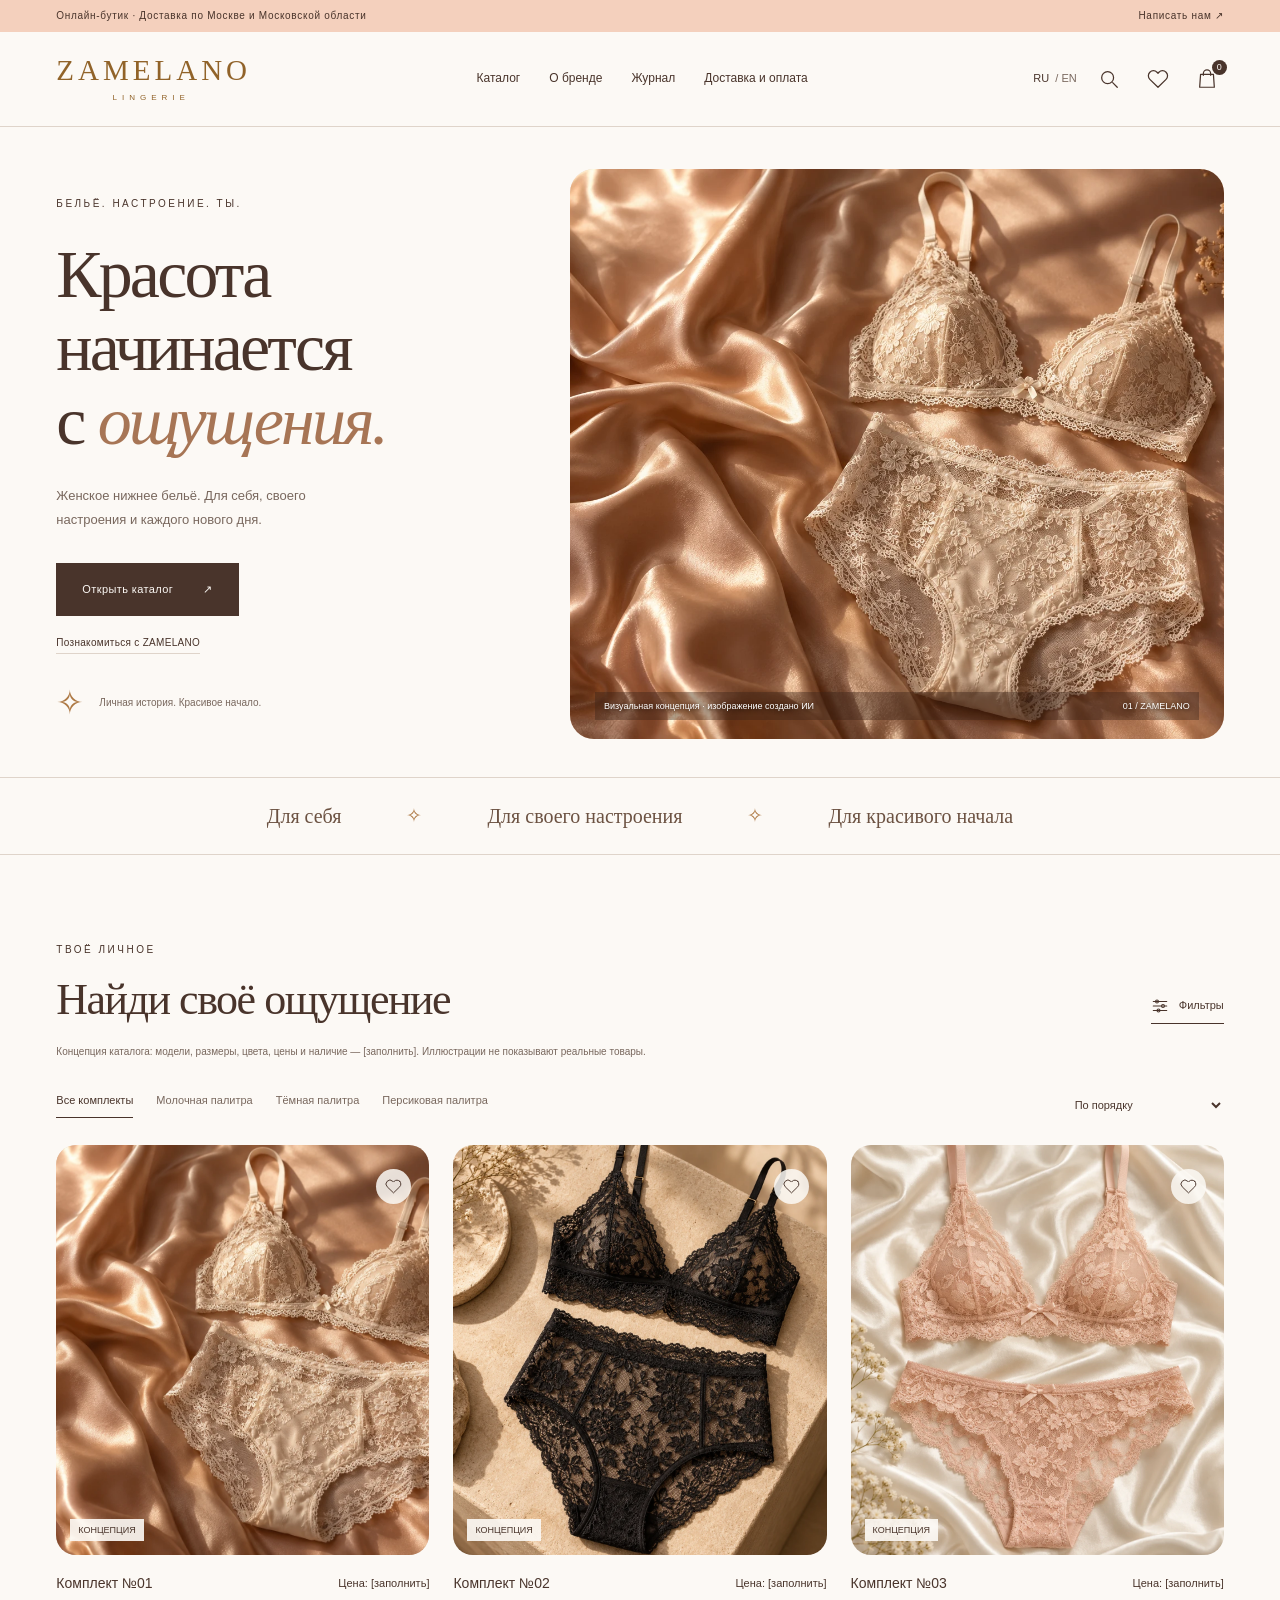
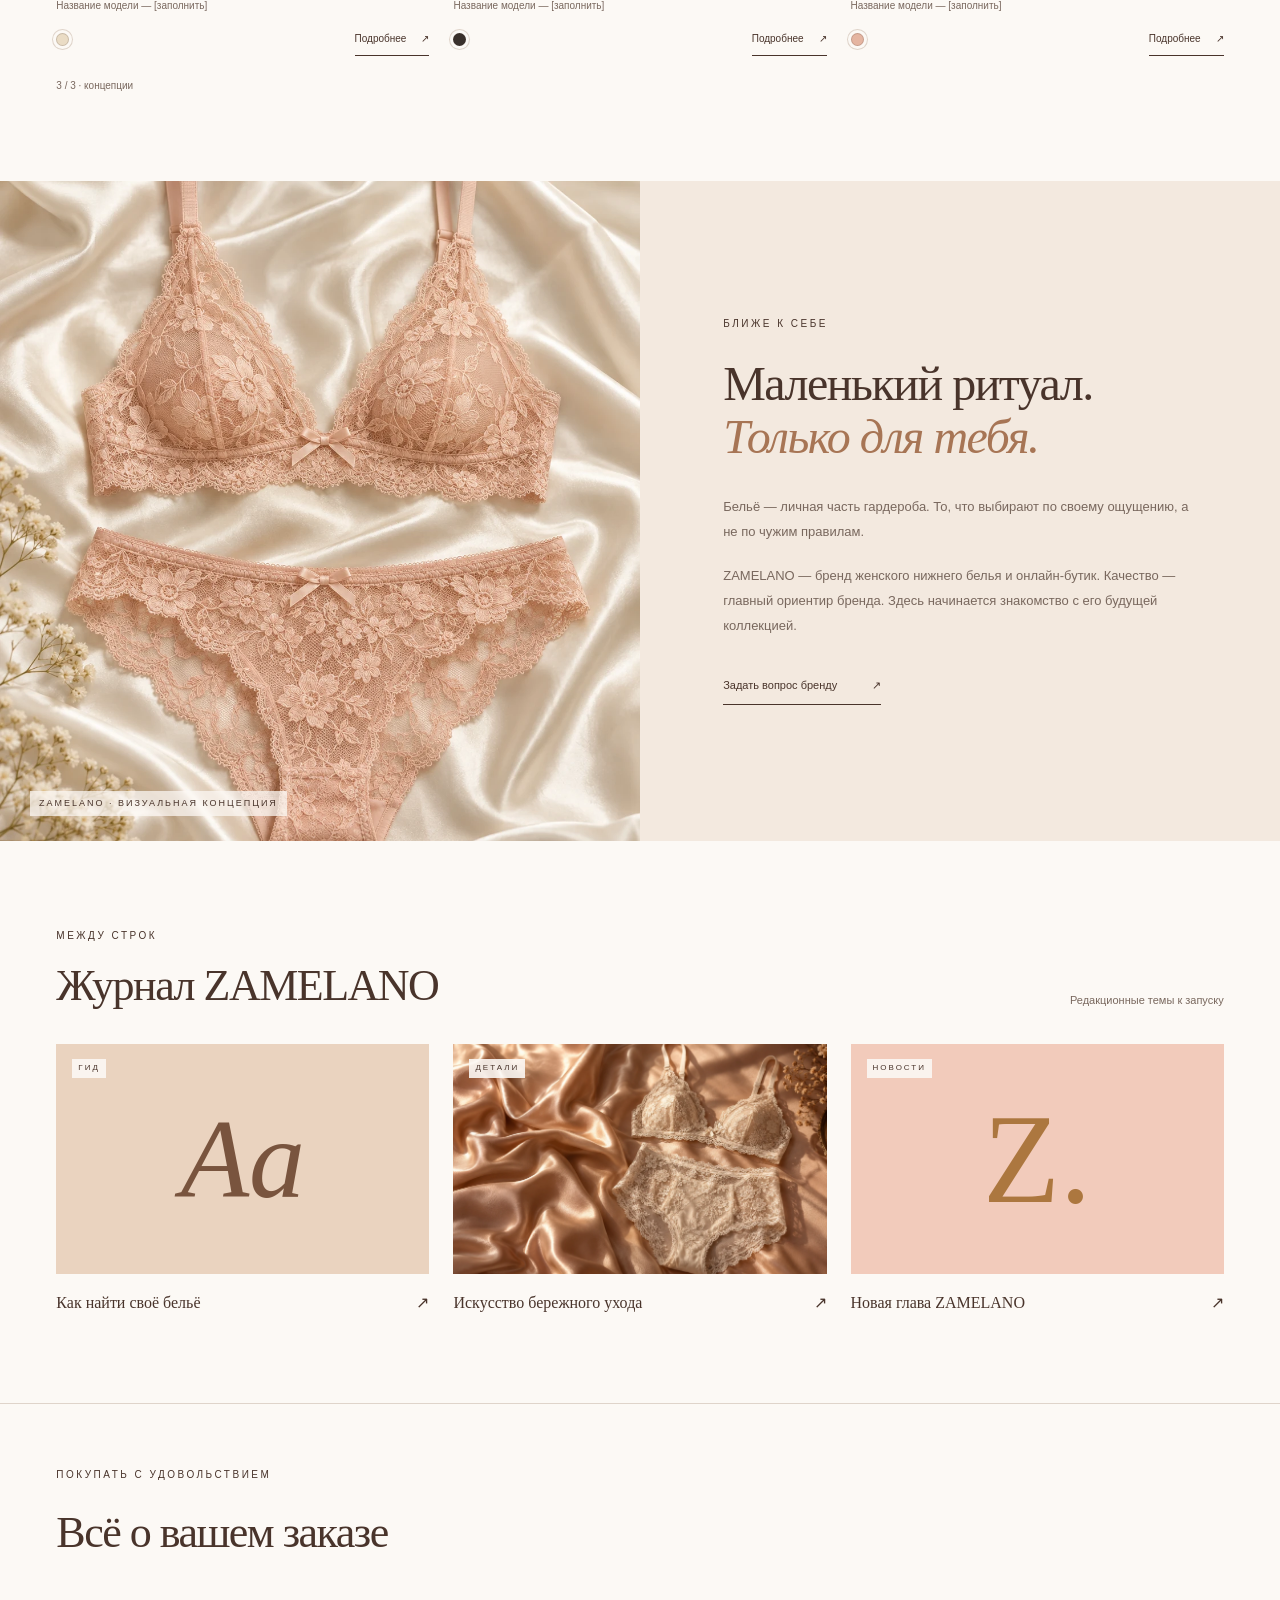
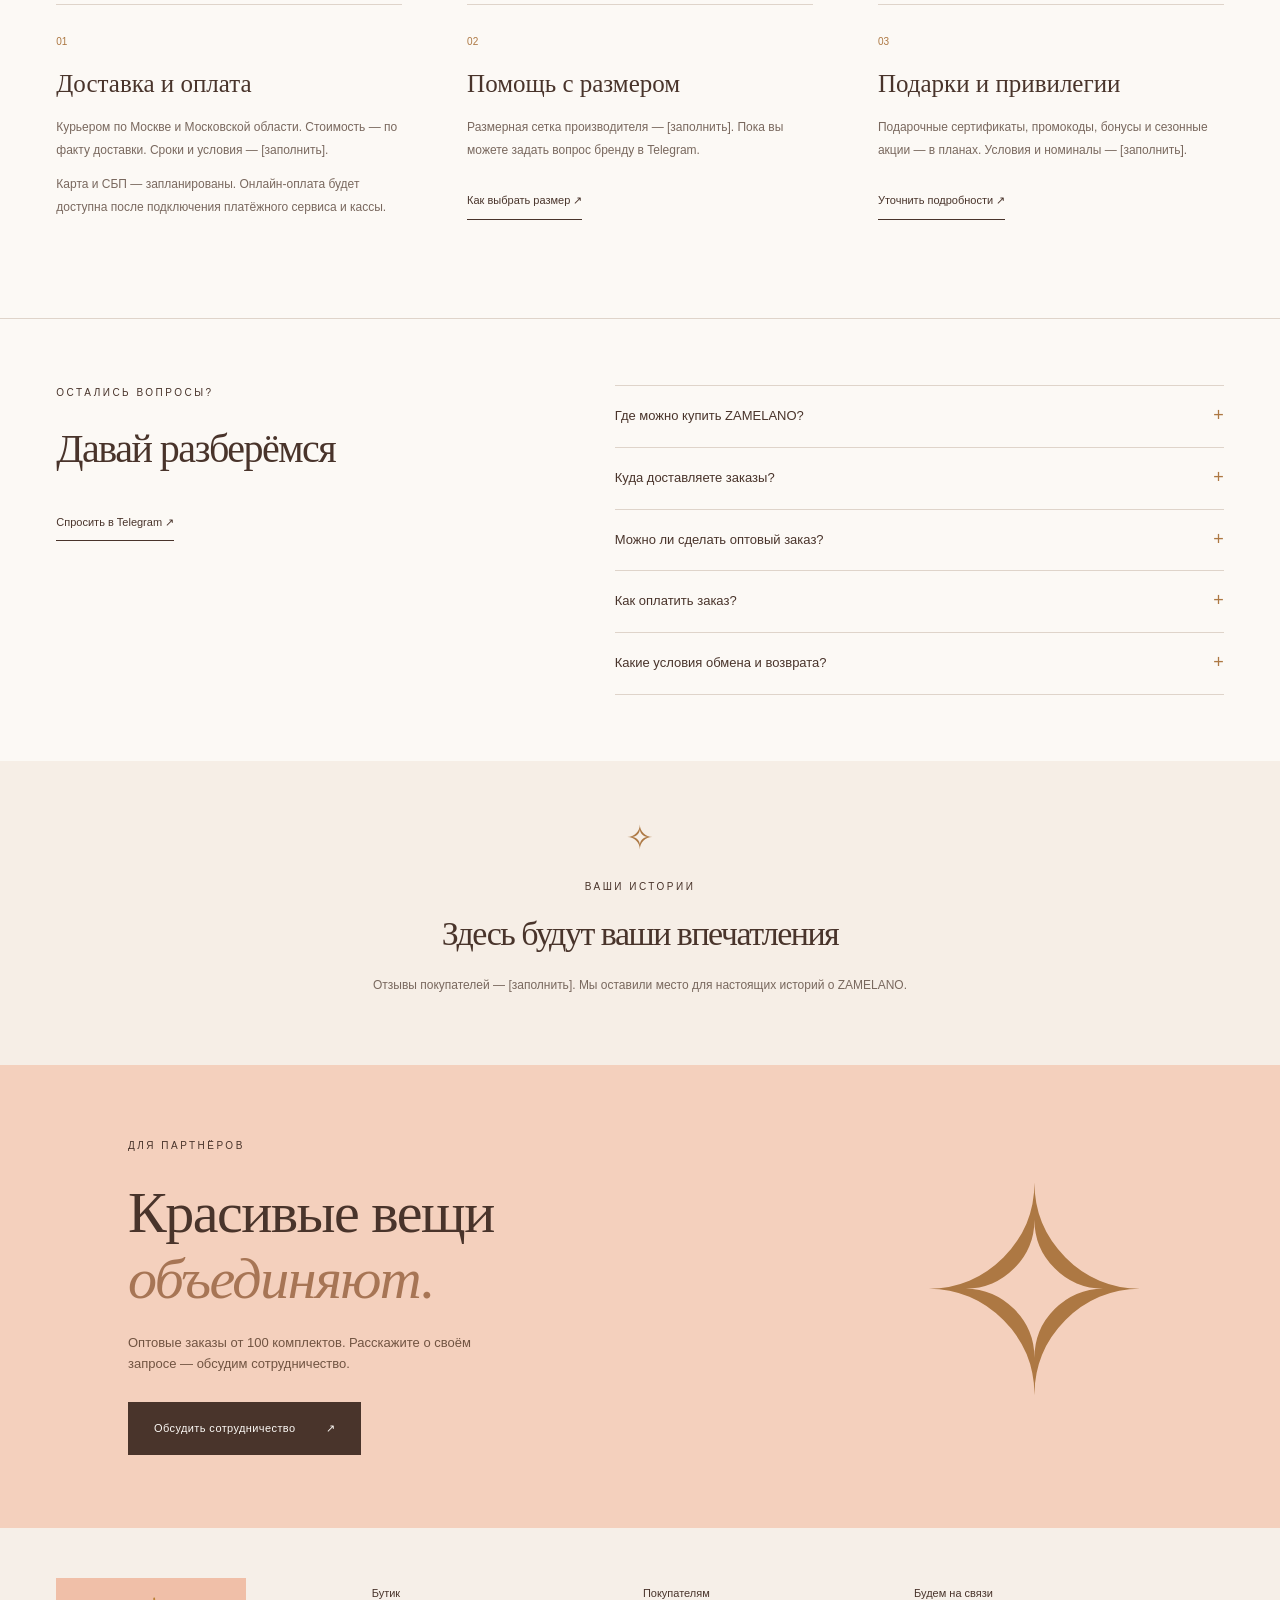
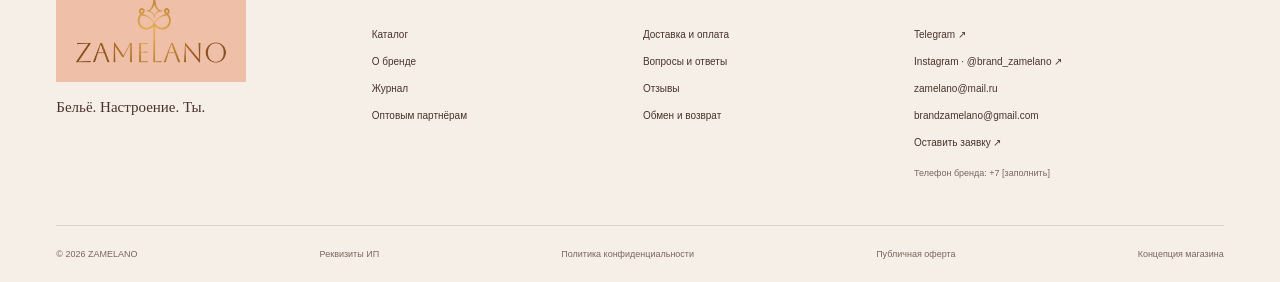
==== commit be5704ee: "Publish demo from 630ef48c1309bf6544729c91d49074ee346e9a50" ====
--- a/index.html
+++ b/index.html
@@ -10,7 +10,7 @@
   <meta property="og:description" content="Красота начинается с ощущения. Познакомьтесь с концепцией ZAMELANO.">
   <meta property="og:type" content="website">
   <link rel="icon" href="assets/favicon.svg" type="image/svg+xml">
-  <link rel="stylesheet" href="styles.css">
+  <link rel="stylesheet" href="styles.css?v=c4d74d64cc14">
   <link rel="preload" href="assets/ivory.webp" as="image">
   <script src="app.js" defer></script>
   <meta name="robots" content="noindex, nofollow, noarchive">
--- a/styles.css
+++ b/styles.css
@@ -1,7 +1,7 @@
-:root{--paper:#fcf9f5;--peach:#f4d0bd;--peach-light:#f9e8dd;--ink:#49342b;--muted:#79685e;--gold:#ad7843;--line:#dfd4ca;--serif:Georgia,'Times New Roman',serif;--sans:Arial,Helvetica,sans-serif}*{box-sizing:border-box}html{scroll-behavior:smooth;scroll-padding-top:110px}body{margin:0;background:var(--paper);color:var(--ink);font-family:var(--sans);font-size:14px;line-height:1.6}body.modal-open{overflow:hidden}button,input,select,textarea{font:inherit;color:inherit}button,a,input,select,textarea{-webkit-tap-highlight-color:transparent}button{cursor:pointer}a{color:inherit;text-decoration:none}button{border:0;background:none}img{max-width:100%;display:block}h1,h2,h3,p{margin-top:0}h1,h2{font-family:var(--serif);font-weight:400;line-height:1.09;letter-spacing:-1.5px}h2{font-size:44px;margin-bottom:24px}h3{font-weight:400;font-size:20px;line-height:1.35}em{font-weight:400;color:#a77555}svg{width:22px;height:22px;fill:none;stroke:currentColor;stroke-width:1.35;stroke-linecap:round;stroke-linejoin:round;flex:none}button:focus-visible,a:focus-visible,input:focus-visible,select:focus-visible,textarea:focus-visible,summary:focus-visible{outline:2px solid var(--gold);outline-offset:5px}button:disabled{opacity:.5;cursor:not-allowed}[hidden]{display:none!important}.sr-only{position:absolute;width:1px;height:1px;margin:-1px;overflow:hidden;clip:rect(0,0,0,0);white-space:nowrap}.svg-defs{position:absolute;width:0;height:0;overflow:hidden}.skip-link{position:fixed;top:-80px;left:20px;padding:10px;background:white;z-index:100}.skip-link:focus{top:10px}.announcement{background:var(--peach);display:flex;justify-content:space-between;gap:20px;padding:8px 4.4%;font-size:10px;letter-spacing:.7px}.announcement a{white-space:nowrap}.header{padding:21px 4.4%;height:95px;display:flex;align-items:center;justify-content:space-between;gap:30px;border-bottom:1px solid var(--line);background:var(--paper);position:sticky;top:0;z-index:20}.wordmark{font-family:var(--serif);font-size:29px;line-height:1;letter-spacing:4px;display:block;color:#916329}.wordmark span{display:block;font-family:var(--sans);font-size:8px;letter-spacing:5px;text-align:center;margin-top:9px;margin-left:-5px}.desktop-nav{display:flex;align-items:center;gap:29px;font-size:12px}.desktop-nav a{position:relative}.desktop-nav a:after{content:'';position:absolute;bottom:-4px;left:0;width:0;height:1px;background:var(--ink);transition:width .2s}.desktop-nav a:hover:after{width:100%}.header-actions{display:flex;gap:15px;align-items:center}.language{font-size:11px;white-space:nowrap;padding:6px 0}.language span{color:var(--muted);margin-left:3px}.icon-button{width:34px;height:36px;display:inline-flex;align-items:center;justify-content:center;position:relative;padding:5px}.count{font-size:9px;border-radius:50%;position:absolute;right:-3px;top:-1px;min-width:15px;height:15px;line-height:15px;text-align:center;background:var(--ink);color:var(--paper)}.mobile-menu{display:none}.hero{display:grid;grid-template-columns:44% 56%;max-width:1600px;margin:auto;min-height:650px;padding:42px 4.4% 38px}.hero-copy{padding:27px 20px 20px 0;display:flex;align-items:flex-start;flex-direction:column}.eyebrow{font-size:10px;letter-spacing:2.5px;margin-bottom:26px;font-weight:400}.hero h1{font-size:clamp(49px,5.3vw,82px);line-height:1.08;margin-bottom:26px;letter-spacing:-2.8px}.hero-description{font-size:13px;max-width:285px;line-height:1.9;color:var(--muted);margin-bottom:30px}.button{display:inline-flex;align-items:center;justify-content:space-between;gap:30px;padding:16px 25px;min-height:53px;font-size:11px;letter-spacing:.4px;border:1px solid transparent;transition:background .2s,transform .2s}.button:hover{transform:translateY(-2px)}.button.primary{color:var(--paper);background:var(--ink)}.button.primary:hover{background:#6d4b39}.button.secondary{border:1px solid var(--ink);background:transparent}.quiet-link{font-size:10px;margin-top:19px;letter-spacing:.3px;border-bottom:1px solid var(--line);padding-bottom:2px}.hero-foot{display:flex;align-items:center;gap:15px;margin-top:auto;padding-top:32px;font-size:10px;color:var(--muted)}.small-star{font-size:33px;color:var(--gold);line-height:1}.hero-visual{position:relative;overflow:hidden;border-radius:260px 260px 2px 2px;min-height:570px;background:#ead3be}.hero-visual>img{width:100%;height:100%;object-fit:cover;object-position:64% center;position:absolute}.image-caption{position:absolute;bottom:19px;left:25px;right:25px;color:#fff;display:flex;justify-content:space-between;font-size:9px;gap:15px;text-shadow:0 1px 4px #211309;background:#37211766;padding:7px 9px}.values-strip{display:flex;align-items:center;justify-content:center;gap:65px;border-top:1px solid var(--line);border-bottom:1px solid var(--line);padding:22px;font-family:var(--serif);font-size:20px;color:#6c5242}.separator{font-size:19px;color:var(--gold)}.section{padding:87px 4.4%;max-width:1600px;margin:auto}.section-heading{display:flex;align-items:flex-end;justify-content:space-between;gap:25px;margin-bottom:20px}.section-heading h2{margin-bottom:0}.section-heading .eyebrow{margin-bottom:18px}.text-button{display:inline-flex;align-items:center;gap:10px;font-size:11px;padding:8px 0;border-bottom:1px solid var(--ink)}.text-button svg{width:18px;height:18px}.catalog-note{font-size:10px;color:var(--muted);max-width:690px;margin-bottom:29px}.catalog-tools{display:flex;justify-content:space-between;align-items:center;gap:20px;margin-bottom:24px}.category-tabs{display:flex;gap:23px;flex-wrap:wrap}.tab{padding:0 0 8px;font-size:11px;color:var(--muted);border-bottom:1px solid transparent}.tab.active{color:var(--ink);border-color:var(--ink)}select{border:0;background:transparent;max-width:100%;padding:9px 19px 9px 3px;font-size:11px}.product-grid{display:grid;grid-template-columns:repeat(3,1fr);gap:24px}.product-card{min-width:0}.product-image-wrap{position:relative;height:410px;overflow:hidden;background:#e7d6c9;border-radius:180px 180px 2px 2px}.product-image-link{display:block;width:100%;height:100%;padding:0}.product-image-link>img{width:100%;height:100%;object-fit:cover;transition:transform .55s}.product-image-link:hover>img{transform:scale(1.04)}.product-card:first-child img{object-position:64% center}.favorite-button{position:absolute;right:18px;top:24px;border-radius:50%;width:35px;height:35px;background:#fcf9f5da;display:flex;align-items:center;justify-content:center}.favorite-button svg{width:17px;height:17px}.favorite-button.selected svg{fill:var(--ink)}.product-badge{position:absolute;bottom:14px;left:14px;font-size:9px;background:#fcf9f5e8;padding:4px 8px;color:var(--ink)}.product-info{display:flex;justify-content:space-between;align-items:flex-start;gap:14px;margin-top:17px}.product-name{font-size:14px;margin:0 0 3px;display:block;text-align:left;padding:0}.product-info p{font-size:10px;color:var(--muted);margin-bottom:9px}.product-price{font-size:11px;white-space:nowrap;padding-top:3px}.product-bottom{display:flex;justify-content:space-between;align-items:center;gap:10px}.swatch{display:block;width:13px;height:13px;border-radius:50%;border:1px solid #49342b33;box-shadow:0 0 0 3px var(--paper),0 0 0 4px #dfd4ca}.product-bottom .text-button{font-size:10px;gap:15px}.result-count{font-size:10px;color:var(--muted);margin:22px 0 0}.filter-panel{background:var(--peach-light);padding:24px;display:grid;grid-template-columns:repeat(5,1fr) auto;gap:20px;margin-bottom:24px}.filter-panel label span{display:block;font-size:10px;letter-spacing:.4px;margin-bottom:6px}.filter-panel select,.filter-panel input{width:100%;padding:9px 0;border-bottom:1px solid var(--line);outline-offset:2px}.filter-panel input{border:0;background:none;border-bottom:1px solid var(--line)}.filter-note{grid-column:1/-1;margin:0;font-size:10px;color:var(--muted)}.search-inline{display:flex;align-items:center;gap:15px;margin:15px 0 30px;padding:12px 0;border-bottom:1px solid var(--line)}.search-inline input{width:100%;border:0;background:none;padding:8px 0}.active-view{display:flex;align-items:center;justify-content:space-between;background:var(--peach-light);padding:12px 20px;margin-bottom:20px}.empty-state{grid-column:1/-1;text-align:center;padding:70px 20px;border:1px solid var(--line)}.empty-state h3{font-family:var(--serif);font-size:28px}.empty-state p{color:var(--muted);font-size:12px}.brand-section{display:grid;grid-template-columns:1fr 1fr;background:#f3e9df}.brand-image{position:relative;height:660px;overflow:hidden}.brand-image img{width:100%;height:100%;object-fit:cover;object-position:center 51%}.vertical-caption{position:absolute;bottom:25px;left:30px;font-size:9px;letter-spacing:2px;background:#fcf9f5bb;padding:5px 9px}.brand-copy{align-self:center;padding:65px 13%;max-width:720px}.brand-copy h2{font-size:48px;margin-bottom:32px}.brand-copy p:not(.eyebrow){color:var(--muted);font-size:13px;line-height:1.9;margin-bottom:20px}.underlined-link{display:inline-flex;align-items:center;justify-content:space-between;gap:35px;border-bottom:1px solid var(--ink);padding:9px 0;font-size:11px;background:none;margin-top:10px}.journal-grid{display:grid;grid-template-columns:repeat(3,1fr);gap:24px;margin-top:35px}.journal-card{text-align:left;padding:0;display:block}.journal-art{display:flex;position:relative;width:100%;height:230px;align-items:center;justify-content:center;overflow:hidden}.art-fit{background:#ead3bf;color:#79543e;font-family:var(--serif);font-style:italic;font-size:112px}.art-care img{width:100%;height:100%;object-fit:cover;object-position:35% 45%}.art-news{background:#f2cbbb;color:#ac773f;font-family:var(--serif);font-size:126px;font-weight:400}.journal-tag{font-family:var(--sans);font-style:normal;position:absolute;top:15px;left:16px;font-size:8px;letter-spacing:2px;padding:3px 6px;background:#fcf9f5e3;color:var(--ink)}.journal-bottom{font-size:16px;font-family:var(--serif);display:flex;justify-content:space-between;gap:15px;padding-top:16px}.subtle{font-size:11px;color:var(--muted)}.service-section{padding-top:63px;border-top:1px solid var(--line)}.service-grid{display:grid;grid-template-columns:repeat(3,1fr);gap:65px;padding-top:23px}.service-grid article{position:relative;border-top:1px solid var(--line);padding-top:29px}.service-number{color:var(--gold);font-size:10px;display:block;margin-bottom:17px}.service-grid h3{font-family:var(--serif);font-size:25px;margin-bottom:15px}.service-grid p{color:var(--muted);font-size:12px;line-height:1.9}.faq-section{display:grid;grid-template-columns:1fr 1.3fr;gap:90px;border-top:1px solid var(--line);padding-top:66px;padding-bottom:66px}.faq-section h2{font-size:40px}.faq-list{border-top:1px solid var(--line)}details{border-bottom:1px solid var(--line)}summary{cursor:pointer;list-style:none;display:flex;justify-content:space-between;gap:20px;padding:20px 0;font-size:13px}summary::-webkit-details-marker{display:none}summary:after{content:'+';font-size:18px;color:var(--gold);line-height:1}details[open] summary:after{content:'−'}details p{font-size:12px;color:var(--muted);padding:0 25px 16px 0;line-height:1.9;margin:0}.reviews-section{text-align:center;padding-top:60px;padding-bottom:70px;background:#f6eee6;max-width:none}.reviews-section .small-star{display:block;margin-bottom:25px}.reviews-section .eyebrow{margin-bottom:20px}.reviews-section h2{font-size:34px}.reviews-section p:last-child{font-size:12px;color:var(--muted);margin:0}.wholesale-section{background:var(--peach);padding:73px 10%;display:flex;justify-content:space-between;align-items:center;gap:40px}.wholesale-section>div{max-width:570px}.wholesale-section h2{font-size:58px;line-height:1.13;margin-bottom:22px}.wholesale-section p:not(.eyebrow){font-size:13px;max-width:370px;margin-bottom:27px;color:#715442}.wholesale-motif{font-family:var(--serif);font-size:280px;font-weight:normal;color:#ad7843;line-height:1}footer{padding:58px 4.4% 0;background:#f6efe8}.footer-main{display:grid;grid-template-columns:1.2fr 1fr 1fr 1.4fr;gap:50px;padding-bottom:45px}.footer-brand img{width:190px;mix-blend-mode:multiply;margin-top:-8px}.footer-brand p{font-family:var(--serif);font-size:15px;margin-top:13px}.footer-main h3{font-size:11px;margin-bottom:20px}.footer-main a,.footer-link{display:block;font-size:10px;line-height:2.7;text-align:left;padding:0}.footer-pending{display:block;font-size:9px;color:var(--muted);margin-top:10px}.footer-bottom{display:flex;justify-content:space-between;align-items:center;gap:16px;border-top:1px solid var(--line);padding:21px 0;font-size:9px;color:var(--muted)}.footer-bottom button{font-size:9px;padding:0}.footer-main a:hover,.footer-link:hover,.footer-bottom button:hover{text-decoration:underline}dialog{border:0;background:var(--paper);color:var(--ink);padding:40px;box-shadow:0 20px 80px #23140b40;max-height:94dvh;max-width:calc(100% - 36px);overflow:auto}dialog::backdrop{background:#281b1490;backdrop-filter:blur(3px)}.close-button{position:absolute;top:16px;right:17px;z-index:3;background:var(--paper);border-radius:50%}.product-dialog{width:930px;padding:0}.product-detail-grid{display:grid;grid-template-columns:1fr 1fr}.detail-image{height:650px;width:100%;object-fit:cover}.detail-copy{padding:50px 35px 35px}.detail-copy h2{font-size:36px;letter-spacing:-1px;margin:16px 0}.detail-copy .eyebrow{font-size:9px;letter-spacing:1.5px}.detail-copy p{font-size:12px;color:var(--muted)}.detail-price{font-size:17px!important;color:var(--ink)!important;margin:22px 0}.detail-fields{display:grid;grid-template-columns:1fr 1fr;gap:18px;margin:26px 0}.detail-fields label span{display:block;font-size:11px;margin-bottom:6px}.detail-fields select{width:100%;border-bottom:1px solid var(--line)}.detail-copy .button{width:100%;margin-top:20px}.detail-note{font-size:10px!important;margin-top:20px}.drawer{position:fixed;left:auto;right:0;top:0;bottom:0;margin:0;max-height:100dvh;height:100dvh;width:480px;max-width:100%;padding:30px}.drawer-heading{display:flex;justify-content:space-between;align-items:center;margin-bottom:25px;border-bottom:1px solid var(--line);padding-bottom:15px}.drawer-heading h2{font-size:34px;margin:0}.cart-line{display:grid;grid-template-columns:85px 1fr;gap:17px;padding:22px 0;border-bottom:1px solid var(--line)}.cart-line img{width:85px;height:115px;object-fit:cover}.cart-line h3{font-size:13px;margin-bottom:5px}.cart-line p{font-size:10px;color:var(--muted);margin-bottom:8px}.cart-line-bottom{display:flex;justify-content:space-between;align-items:center}.quantity-control{display:flex;align-items:center;border:1px solid var(--line)}.quantity-control button{width:27px;height:28px;padding:0}.quantity-control span{width:28px;text-align:center;font-size:11px}.remove-item{font-size:10px;text-decoration:underline}.cart-summary{margin-top:28px}.cart-total{display:flex;justify-content:space-between;font-size:14px}.cart-summary p{font-size:11px;color:var(--muted)}.cart-summary .button{width:100%;margin-top:20px}.cart-empty{padding:60px 0;text-align:center}.cart-empty svg{width:44px;height:44px;margin-bottom:20px}.cart-empty h3{font-family:var(--serif);font-size:29px}.cart-empty p{font-size:12px;color:var(--muted)}.request-dialog{width:640px;padding:47px}.request-dialog h2{font-size:38px}.form-grid{display:grid;grid-template-columns:1fr 1fr;gap:20px;margin:25px 0}.form-grid label>span{font-size:11px;display:block;margin-bottom:7px}.form-grid input,.form-grid textarea,.form-grid select{width:100%;border:1px solid var(--line);background:transparent;border-radius:0;padding:11px;font-size:12px}.full-width{grid-column:1/-1}.consent{display:flex;gap:10px;font-size:10px;align-items:flex-start}.consent input{margin:2px 0;accent-color:var(--ink)}.micro{font-size:9px;color:var(--muted);line-height:1.7;margin:14px 0 22px}.request-dialog .button{width:100%}.request-status{padding:15px;background:var(--peach-light);font-size:12px}.request-dialog #request-text{width:100%;border:1px solid var(--line);padding:15px;background:none;font-size:12px;resize:vertical}.request-buttons{display:flex;gap:10px;margin:18px 0}.request-buttons .button{padding:13px 17px;font-size:10px;justify-content:center}.content-dialog{width:740px;padding:55px}.content-dialog h2{font-size:39px}.content-dialog h3{font-family:var(--serif);font-size:23px;margin:26px 0 13px}.content-dialog p,.content-dialog li{font-size:13px;line-height:1.9;color:var(--muted)}.content-dialog dl{margin:20px 0}.content-dialog dt{font-size:10px;margin-top:15px;color:var(--muted)}.content-dialog dd{font-size:13px;margin-left:0;overflow-wrap:anywhere}.notice{background:var(--peach-light);padding:16px;margin:20px 0;font-size:11px!important}.menu-drawer nav{display:flex;flex-direction:column;gap:22px;font-family:var(--serif);font-size:25px}.toast{position:fixed;bottom:24px;left:50%;transform:translateX(-50%);z-index:100;background:var(--ink);color:var(--paper);font-size:12px;padding:15px 25px;max-width:90%;text-align:center;box-shadow:0 4px 25px #24160d30}.noscript{padding:25px;background:var(--peach)}
+:root{--paper:#fcf9f5;--peach:#f4d0bd;--peach-light:#f9e8dd;--ink:#49342b;--muted:#79685e;--gold:#ad7843;--line:#dfd4ca;--serif:Georgia,'Times New Roman',serif;--sans:Arial,Helvetica,sans-serif}*{box-sizing:border-box}html{scroll-behavior:smooth;scroll-padding-top:110px}body{margin:0;background:var(--paper);color:var(--ink);font-family:var(--sans);font-size:14px;line-height:1.6}body.modal-open{overflow:hidden}button,input,select,textarea{font:inherit;color:inherit}button,a,input,select,textarea{-webkit-tap-highlight-color:transparent}button{cursor:pointer}a{color:inherit;text-decoration:none}button{border:0;background:none}img{max-width:100%;display:block}h1,h2,h3,p{margin-top:0}h1,h2{font-family:var(--serif);font-weight:400;line-height:1.09;letter-spacing:-1.5px}h2{font-size:44px;margin-bottom:24px}h3{font-weight:400;font-size:20px;line-height:1.35}em{font-weight:400;color:#a77555}svg{width:22px;height:22px;fill:none;stroke:currentColor;stroke-width:1.35;stroke-linecap:round;stroke-linejoin:round;flex:none}button:focus-visible,a:focus-visible,input:focus-visible,select:focus-visible,textarea:focus-visible,summary:focus-visible{outline:2px solid var(--gold);outline-offset:5px}button:disabled{opacity:.5;cursor:not-allowed}[hidden]{display:none!important}.sr-only{position:absolute;width:1px;height:1px;margin:-1px;overflow:hidden;clip:rect(0,0,0,0);white-space:nowrap}.svg-defs{position:absolute;width:0;height:0;overflow:hidden}.skip-link{position:fixed;top:-80px;left:20px;padding:10px;background:white;z-index:100}.skip-link:focus{top:10px}.announcement{background:var(--peach);display:flex;justify-content:space-between;gap:20px;padding:8px 4.4%;font-size:10px;letter-spacing:.7px}.announcement a{white-space:nowrap}.header{padding:21px 4.4%;height:95px;display:flex;align-items:center;justify-content:space-between;gap:30px;border-bottom:1px solid var(--line);background:var(--paper);position:sticky;top:0;z-index:20}.wordmark{font-family:var(--serif);font-size:29px;line-height:1;letter-spacing:4px;display:block;color:#916329}.wordmark span{display:block;font-family:var(--sans);font-size:8px;letter-spacing:5px;text-align:center;margin-top:9px;margin-left:-5px}.desktop-nav{display:flex;align-items:center;gap:29px;font-size:12px}.desktop-nav a{position:relative}.desktop-nav a:after{content:'';position:absolute;bottom:-4px;left:0;width:0;height:1px;background:var(--ink);transition:width .2s}.desktop-nav a:hover:after{width:100%}.header-actions{display:flex;gap:15px;align-items:center}.language{font-size:11px;white-space:nowrap;padding:6px 0}.language span{color:var(--muted);margin-left:3px}.icon-button{width:34px;height:36px;display:inline-flex;align-items:center;justify-content:center;position:relative;padding:5px}.count{font-size:9px;border-radius:50%;position:absolute;right:-3px;top:-1px;min-width:15px;height:15px;line-height:15px;text-align:center;background:var(--ink);color:var(--paper)}.mobile-menu{display:none}.hero{display:grid;grid-template-columns:44% 56%;max-width:1600px;margin:auto;min-height:650px;padding:42px 4.4% 38px}.hero-copy{padding:27px 20px 20px 0;display:flex;align-items:flex-start;flex-direction:column}.eyebrow{font-size:10px;letter-spacing:2.5px;margin-bottom:26px;font-weight:400}.hero h1{font-size:clamp(49px,5.3vw,82px);line-height:1.08;margin-bottom:26px;letter-spacing:-2.8px}.hero-description{font-size:13px;max-width:285px;line-height:1.9;color:var(--muted);margin-bottom:30px}.button{display:inline-flex;align-items:center;justify-content:space-between;gap:30px;padding:16px 25px;min-height:53px;font-size:11px;letter-spacing:.4px;border:1px solid transparent;transition:background .2s,transform .2s}.button:hover{transform:translateY(-2px)}.button.primary{color:var(--paper);background:var(--ink)}.button.primary:hover{background:#6d4b39}.button.secondary{border:1px solid var(--ink);background:transparent}.quiet-link{font-size:10px;margin-top:19px;letter-spacing:.3px;border-bottom:1px solid var(--line);padding-bottom:2px}.hero-foot{display:flex;align-items:center;gap:15px;margin-top:auto;padding-top:32px;font-size:10px;color:var(--muted)}.small-star{font-size:33px;color:var(--gold);line-height:1}.hero-visual{position:relative;overflow:hidden;border-radius:24px;min-height:570px;background:#ead3be}.hero-visual>img{width:100%;height:100%;object-fit:cover;object-position:64% center;position:absolute}.image-caption{position:absolute;bottom:19px;left:25px;right:25px;color:#fff;display:flex;justify-content:space-between;font-size:9px;gap:15px;text-shadow:0 1px 4px #211309;background:#37211766;padding:7px 9px}.values-strip{display:flex;align-items:center;justify-content:center;gap:65px;border-top:1px solid var(--line);border-bottom:1px solid var(--line);padding:22px;font-family:var(--serif);font-size:20px;color:#6c5242}.separator{font-size:19px;color:var(--gold)}.section{padding:87px 4.4%;max-width:1600px;margin:auto}.section-heading{display:flex;align-items:flex-end;justify-content:space-between;gap:25px;margin-bottom:20px}.section-heading h2{margin-bottom:0}.section-heading .eyebrow{margin-bottom:18px}.text-button{display:inline-flex;align-items:center;gap:10px;font-size:11px;padding:8px 0;border-bottom:1px solid var(--ink)}.text-button svg{width:18px;height:18px}.catalog-note{font-size:10px;color:var(--muted);max-width:690px;margin-bottom:29px}.catalog-tools{display:flex;justify-content:space-between;align-items:center;gap:20px;margin-bottom:24px}.category-tabs{display:flex;gap:23px;flex-wrap:wrap}.tab{padding:0 0 8px;font-size:11px;color:var(--muted);border-bottom:1px solid transparent}.tab.active{color:var(--ink);border-color:var(--ink)}select{border:0;background:transparent;max-width:100%;padding:9px 19px 9px 3px;font-size:11px}.product-grid{display:grid;grid-template-columns:repeat(3,1fr);gap:24px}.product-card{min-width:0}.product-image-wrap{position:relative;height:410px;overflow:hidden;background:#e7d6c9;border-radius:20px}.product-image-link{display:block;width:100%;height:100%;padding:0}.product-image-link>img{width:100%;height:100%;object-fit:cover;transition:transform .55s}.product-image-link:hover>img{transform:scale(1.04)}.product-card:first-child img{object-position:64% center}.favorite-button{position:absolute;right:18px;top:24px;border-radius:50%;width:35px;height:35px;background:#fcf9f5da;display:flex;align-items:center;justify-content:center}.favorite-button svg{width:17px;height:17px}.favorite-button.selected svg{fill:var(--ink)}.product-badge{position:absolute;bottom:14px;left:14px;font-size:9px;background:#fcf9f5e8;padding:4px 8px;color:var(--ink)}.product-info{display:flex;justify-content:space-between;align-items:flex-start;gap:14px;margin-top:17px}.product-name{font-size:14px;margin:0 0 3px;display:block;text-align:left;padding:0}.product-info p{font-size:10px;color:var(--muted);margin-bottom:9px}.product-price{font-size:11px;white-space:nowrap;padding-top:3px}.product-bottom{display:flex;justify-content:space-between;align-items:center;gap:10px}.swatch{display:block;width:13px;height:13px;border-radius:50%;border:1px solid #49342b33;box-shadow:0 0 0 3px var(--paper),0 0 0 4px #dfd4ca}.product-bottom .text-button{font-size:10px;gap:15px}.result-count{font-size:10px;color:var(--muted);margin:22px 0 0}.filter-panel{background:var(--peach-light);padding:24px;display:grid;grid-template-columns:repeat(5,1fr) auto;gap:20px;margin-bottom:24px}.filter-panel label span{display:block;font-size:10px;letter-spacing:.4px;margin-bottom:6px}.filter-panel select,.filter-panel input{width:100%;padding:9px 0;border-bottom:1px solid var(--line);outline-offset:2px}.filter-panel input{border:0;background:none;border-bottom:1px solid var(--line)}.filter-note{grid-column:1/-1;margin:0;font-size:10px;color:var(--muted)}.search-inline{display:flex;align-items:center;gap:15px;margin:15px 0 30px;padding:12px 0;border-bottom:1px solid var(--line)}.search-inline input{width:100%;border:0;background:none;padding:8px 0}.active-view{display:flex;align-items:center;justify-content:space-between;background:var(--peach-light);padding:12px 20px;margin-bottom:20px}.empty-state{grid-column:1/-1;text-align:center;padding:70px 20px;border:1px solid var(--line)}.empty-state h3{font-family:var(--serif);font-size:28px}.empty-state p{color:var(--muted);font-size:12px}.brand-section{display:grid;grid-template-columns:1fr 1fr;background:#f3e9df}.brand-image{position:relative;height:660px;overflow:hidden}.brand-image img{width:100%;height:100%;object-fit:cover;object-position:center 51%}.vertical-caption{position:absolute;bottom:25px;left:30px;font-size:9px;letter-spacing:2px;background:#fcf9f5bb;padding:5px 9px}.brand-copy{align-self:center;padding:65px 13%;max-width:720px}.brand-copy h2{font-size:48px;margin-bottom:32px}.brand-copy p:not(.eyebrow){color:var(--muted);font-size:13px;line-height:1.9;margin-bottom:20px}.underlined-link{display:inline-flex;align-items:center;justify-content:space-between;gap:35px;border-bottom:1px solid var(--ink);padding:9px 0;font-size:11px;background:none;margin-top:10px}.journal-grid{display:grid;grid-template-columns:repeat(3,1fr);gap:24px;margin-top:35px}.journal-card{text-align:left;padding:0;display:block}.journal-art{display:flex;position:relative;width:100%;height:230px;align-items:center;justify-content:center;overflow:hidden}.art-fit{background:#ead3bf;color:#79543e;font-family:var(--serif);font-style:italic;font-size:112px}.art-care img{width:100%;height:100%;object-fit:cover;object-position:35% 45%}.art-news{background:#f2cbbb;color:#ac773f;font-family:var(--serif);font-size:126px;font-weight:400}.journal-tag{font-family:var(--sans);font-style:normal;position:absolute;top:15px;left:16px;font-size:8px;letter-spacing:2px;padding:3px 6px;background:#fcf9f5e3;color:var(--ink)}.journal-bottom{font-size:16px;font-family:var(--serif);display:flex;justify-content:space-between;gap:15px;padding-top:16px}.subtle{font-size:11px;color:var(--muted)}.service-section{padding-top:63px;border-top:1px solid var(--line)}.service-grid{display:grid;grid-template-columns:repeat(3,1fr);gap:65px;padding-top:23px}.service-grid article{position:relative;border-top:1px solid var(--line);padding-top:29px}.service-number{color:var(--gold);font-size:10px;display:block;margin-bottom:17px}.service-grid h3{font-family:var(--serif);font-size:25px;margin-bottom:15px}.service-grid p{color:var(--muted);font-size:12px;line-height:1.9}.faq-section{display:grid;grid-template-columns:1fr 1.3fr;gap:90px;border-top:1px solid var(--line);padding-top:66px;padding-bottom:66px}.faq-section h2{font-size:40px}.faq-list{border-top:1px solid var(--line)}details{border-bottom:1px solid var(--line)}summary{cursor:pointer;list-style:none;display:flex;justify-content:space-between;gap:20px;padding:20px 0;font-size:13px}summary::-webkit-details-marker{display:none}summary:after{content:'+';font-size:18px;color:var(--gold);line-height:1}details[open] summary:after{content:'−'}details p{font-size:12px;color:var(--muted);padding:0 25px 16px 0;line-height:1.9;margin:0}.reviews-section{text-align:center;padding-top:60px;padding-bottom:70px;background:#f6eee6;max-width:none}.reviews-section .small-star{display:block;margin-bottom:25px}.reviews-section .eyebrow{margin-bottom:20px}.reviews-section h2{font-size:34px}.reviews-section p:last-child{font-size:12px;color:var(--muted);margin:0}.wholesale-section{background:var(--peach);padding:73px 10%;display:flex;justify-content:space-between;align-items:center;gap:40px}.wholesale-section>div{max-width:570px}.wholesale-section h2{font-size:58px;line-height:1.13;margin-bottom:22px}.wholesale-section p:not(.eyebrow){font-size:13px;max-width:370px;margin-bottom:27px;color:#715442}.wholesale-motif{font-family:var(--serif);font-size:280px;font-weight:normal;color:#ad7843;line-height:1}footer{padding:58px 4.4% 0;background:#f6efe8}.footer-main{display:grid;grid-template-columns:1.2fr 1fr 1fr 1.4fr;gap:50px;padding-bottom:45px}.footer-brand img{width:190px;height:auto;object-fit:contain;mix-blend-mode:multiply;margin-top:-8px}.footer-brand p{font-family:var(--serif);font-size:15px;margin-top:13px}.footer-main h3{font-size:11px;margin-bottom:20px}.footer-main a,.footer-link{display:block;font-size:10px;line-height:2.7;text-align:left;padding:0}.footer-pending{display:block;font-size:9px;color:var(--muted);margin-top:10px}.footer-bottom{display:flex;justify-content:space-between;align-items:center;gap:16px;border-top:1px solid var(--line);padding:21px 0;font-size:9px;color:var(--muted)}.footer-bottom button{font-size:9px;padding:0}.footer-main a:hover,.footer-link:hover,.footer-bottom button:hover{text-decoration:underline}dialog{border:0;background:var(--paper);color:var(--ink);padding:40px;box-shadow:0 20px 80px #23140b40;max-height:94dvh;max-width:calc(100% - 36px);overflow:auto}dialog::backdrop{background:#281b1490;backdrop-filter:blur(3px)}.close-button{position:absolute;top:16px;right:17px;z-index:3;background:var(--paper);border-radius:50%}.product-dialog{width:930px;padding:0}.product-detail-grid{display:grid;grid-template-columns:1fr 1fr}.detail-image{height:650px;width:100%;object-fit:cover}.detail-copy{padding:50px 35px 35px}.detail-copy h2{font-size:36px;letter-spacing:-1px;margin:16px 0}.detail-copy .eyebrow{font-size:9px;letter-spacing:1.5px}.detail-copy p{font-size:12px;color:var(--muted)}.detail-price{font-size:17px!important;color:var(--ink)!important;margin:22px 0}.detail-fields{display:grid;grid-template-columns:1fr 1fr;gap:18px;margin:26px 0}.detail-fields label span{display:block;font-size:11px;margin-bottom:6px}.detail-fields select{width:100%;border-bottom:1px solid var(--line)}.detail-copy .button{width:100%;margin-top:20px}.detail-note{font-size:10px!important;margin-top:20px}.drawer{position:fixed;left:auto;right:0;top:0;bottom:0;margin:0;max-height:100dvh;height:100dvh;width:480px;max-width:100%;padding:30px}.drawer-heading{display:flex;justify-content:space-between;align-items:center;margin-bottom:25px;border-bottom:1px solid var(--line);padding-bottom:15px}.drawer-heading h2{font-size:34px;margin:0}.cart-line{display:grid;grid-template-columns:85px 1fr;gap:17px;padding:22px 0;border-bottom:1px solid var(--line)}.cart-line img{width:85px;height:115px;object-fit:cover}.cart-line h3{font-size:13px;margin-bottom:5px}.cart-line p{font-size:10px;color:var(--muted);margin-bottom:8px}.cart-line-bottom{display:flex;justify-content:space-between;align-items:center}.quantity-control{display:flex;align-items:center;border:1px solid var(--line)}.quantity-control button{width:27px;height:28px;padding:0}.quantity-control span{width:28px;text-align:center;font-size:11px}.remove-item{font-size:10px;text-decoration:underline}.cart-summary{margin-top:28px}.cart-total{display:flex;justify-content:space-between;font-size:14px}.cart-summary p{font-size:11px;color:var(--muted)}.cart-summary .button{width:100%;margin-top:20px}.cart-empty{padding:60px 0;text-align:center}.cart-empty svg{width:44px;height:44px;margin-bottom:20px}.cart-empty h3{font-family:var(--serif);font-size:29px}.cart-empty p{font-size:12px;color:var(--muted)}.request-dialog{width:640px;padding:47px}.request-dialog h2{font-size:38px}.form-grid{display:grid;grid-template-columns:1fr 1fr;gap:20px;margin:25px 0}.form-grid label>span{font-size:11px;display:block;margin-bottom:7px}.form-grid input,.form-grid textarea,.form-grid select{width:100%;border:1px solid var(--line);background:transparent;border-radius:0;padding:11px;font-size:12px}.full-width{grid-column:1/-1}.consent{display:flex;gap:10px;font-size:10px;align-items:flex-start}.consent input{margin:2px 0;accent-color:var(--ink)}.micro{font-size:9px;color:var(--muted);line-height:1.7;margin:14px 0 22px}.request-dialog .button{width:100%}.request-status{padding:15px;background:var(--peach-light);font-size:12px}.request-dialog #request-text{width:100%;border:1px solid var(--line);padding:15px;background:none;font-size:12px;resize:vertical}.request-buttons{display:flex;gap:10px;margin:18px 0}.request-buttons .button{padding:13px 17px;font-size:10px;justify-content:center}.content-dialog{width:740px;padding:55px}.content-dialog h2{font-size:39px}.content-dialog h3{font-family:var(--serif);font-size:23px;margin:26px 0 13px}.content-dialog p,.content-dialog li{font-size:13px;line-height:1.9;color:var(--muted)}.content-dialog dl{margin:20px 0}.content-dialog dt{font-size:10px;margin-top:15px;color:var(--muted)}.content-dialog dd{font-size:13px;margin-left:0;overflow-wrap:anywhere}.notice{background:var(--peach-light);padding:16px;margin:20px 0;font-size:11px!important}.menu-drawer nav{display:flex;flex-direction:column;gap:22px;font-family:var(--serif);font-size:25px}.toast{position:fixed;bottom:24px;left:50%;transform:translateX(-50%);z-index:100;background:var(--ink);color:var(--paper);font-size:12px;padding:15px 25px;max-width:90%;text-align:center;box-shadow:0 4px 25px #24160d30}.noscript{padding:25px;background:var(--peach)}
 @media(min-width:1600px){.header,.announcement{padding-left:max(4.4%,calc((100vw - 1460px)/2));padding-right:max(4.4%,calc((100vw - 1460px)/2))}.brand-image{height:740px}.hero{min-height:745px}.hero-visual{min-height:650px}}
 @media(max-width:1100px){.desktop-nav{gap:18px;font-size:11px}.header-actions{gap:10px}.wordmark{font-size:25px}.hero{min-height:590px}.hero-visual{min-height:515px}.hero h1{font-size:58px}.product-image-wrap{height:350px}.brand-copy{padding:50px 10%}.brand-copy h2{font-size:40px}.brand-image{height:590px}.values-strip{gap:35px}.service-grid{gap:35px}.filter-panel{grid-template-columns:repeat(3,1fr)}.faq-section{gap:45px}.footer-main{gap:25px}.hero-foot{padding-top:24px}}
-@media(max-width:850px){.desktop-nav{display:none}.mobile-menu{display:inline-flex}.header{height:80px;padding:18px 5%;gap:20px}.announcement{padding:8px 5%;font-size:9px}.announcement>a{display:none}.hero{padding:30px 5% 30px;min-height:550px;grid-template-columns:46% 54%}.hero h1{font-size:clamp(39px,6.5vw,56px);letter-spacing:-2px}.hero-copy{padding:22px 17px 0 0}.hero-visual{min-height:480px;border-radius:200px 200px 0 0}.hero-description{font-size:11px}.eyebrow{font-size:9px;letter-spacing:1.8px}.hero .button{padding:14px 17px;gap:20px;font-size:10px}.hero-foot{font-size:9px}.image-caption{left:15px;right:15px;font-size:8px;bottom:12px}.image-caption span:last-child{display:none}.values-strip{gap:25px;font-size:16px;padding:18px}.section{padding:65px 5%}h2{font-size:36px}.section-heading{align-items:center}.catalog-tools{align-items:flex-start}.category-tabs{gap:12px}.tab{font-size:10px}.sort-label{min-width:130px}.product-grid{gap:17px}.product-image-wrap{height:290px}.product-name{font-size:12px}.product-price{font-size:10px}.product-info{gap:6px;flex-wrap:wrap}.product-info p{font-size:9px}.product-bottom .text-button{font-size:9px}.brand-image{height:500px}.brand-copy{padding:40px 9%}.brand-copy h2{font-size:33px;letter-spacing:-1px}.brand-copy p:not(.eyebrow){font-size:11px}.journal-art{height:185px}.journal-grid{gap:17px}.journal-bottom{font-size:14px}.journal-section .section-heading>.subtle{font-size:9px;max-width:140px;text-align:right}.service-grid{gap:25px}.service-grid h3{font-size:22px}.service-grid p{font-size:11px}.faq-section{gap:35px}.faq-section h2{font-size:32px}.wholesale-section{padding:65px 8%}.wholesale-section h2{font-size:48px}.wholesale-motif{font-size:195px}.footer-main{grid-template-columns:1fr 1fr;row-gap:35px}.footer-bottom{flex-wrap:wrap;justify-content:flex-start;column-gap:22px}.product-detail-grid{grid-template-columns:1fr 1fr}.detail-image{height:600px}.detail-copy{padding:48px 25px 25px}.detail-copy h2{font-size:30px}.detail-fields{grid-template-columns:1fr;gap:12px}}
-@media(max-width:600px){html{scroll-padding-top:78px}.announcement{font-size:8px;letter-spacing:.2px;justify-content:center;text-align:center}.header{padding:14px 5%;height:74px;gap:12px}.wordmark{font-size:22px;letter-spacing:2.4px}.wordmark span{font-size:6px;letter-spacing:3.5px;margin-top:7px}.header-actions{gap:8px}.header-actions .icon-button{width:25px;height:30px;padding:3px}.header-actions svg{width:19px;height:19px}.language{font-size:9px}.language span{margin-left:0}.favorites-open{display:none!important}.count{font-size:8px;min-width:12px;height:12px;line-height:12px;right:-5px;top:0}.hero{display:flex;flex-direction:column;padding:0;min-height:0;position:relative}.hero-copy{padding:35px 6% 35px;position:relative;z-index:1;align-items:flex-start}.hero h1{font-size:53px;line-height:1.04;letter-spacing:-2px;margin-bottom:20px}.hero .eyebrow{margin-bottom:19px}.hero-description{max-width:265px;font-size:12px;margin-bottom:23px}.hero .button{padding:14px 23px;min-height:48px;font-size:11px}.hero .quiet-link{margin-top:15px}.hero-foot{position:absolute;right:6%;bottom:38px;max-width:110px;line-height:1.7;gap:7px;align-items:flex-start}.hero-foot .small-star{font-size:22px}.hero-visual{min-height:350px;height:350px;margin:0 5% 26px;border-radius:190px 190px 0 0}.hero-visual img{object-position:64% 60%}.values-strip{justify-content:space-around;gap:10px;font-size:13px;padding:16px 5%}.values-strip .separator{font-size:12px}.values-strip>span:nth-child(3){max-width:95px;text-align:center}.section{padding:51px 5%}h2{font-size:33px;letter-spacing:-1px}.section-heading{align-items:flex-end;gap:18px;margin-bottom:16px}.section-heading h2{font-size:33px;max-width:270px}.section-heading .eyebrow{margin-bottom:15px}.section-heading .text-button{font-size:10px;flex-shrink:0}.catalog-note{font-size:9px;line-height:1.8;margin-bottom:24px}.catalog-tools{flex-direction:column;gap:10px;margin-bottom:21px}.category-tabs{gap:12px 16px}.tab{font-size:10px}.sort-label{align-self:flex-end}.sort-label select{font-size:10px;padding:3px 17px 3px 0}.product-grid{grid-template-columns:repeat(2,1fr);gap:25px 13px}.product-card:nth-child(3){grid-column:1/-1;max-width:calc(50% - 7px)}.product-image-wrap{height:250px;border-radius:120px 120px 0 0}.favorite-button{top:18px;right:12px;width:28px;height:28px}.favorite-button svg{width:14px;height:14px}.product-badge{bottom:10px;left:8px;font-size:8px;padding:3px 5px}.product-info{margin-top:13px;display:block}.product-name{font-size:12px}.product-info p{font-size:9px;margin-bottom:6px}.product-price{display:block;font-size:10px;margin-bottom:11px;padding-top:0}.product-bottom .text-button{font-size:9px;padding:5px 0;gap:5px}.swatch{width:10px;height:10px;margin-left:3px}.result-count{font-size:9px}.filter-panel{grid-template-columns:1fr 1fr;gap:17px;padding:20px 16px}.filter-panel .text-button{align-self:end}.brand-section{display:flex;flex-direction:column}.brand-image{height:400px;order:2}.brand-copy{padding:48px 7%;max-width:none;order:1}.brand-copy h2{font-size:38px}.brand-copy p:not(.eyebrow){font-size:12px;max-width:360px}.brand-copy .eyebrow{margin-bottom:20px}.journal-section .section-heading{display:block}.journal-section .section-heading>.subtle{display:block;text-align:left;max-width:none;margin-top:14px}.journal-grid{grid-template-columns:1fr;gap:30px;margin-top:26px}.journal-art{height:210px}.journal-card{display:block}.journal-bottom{font-size:19px;padding-top:12px}.art-fit{font-size:115px}.art-news{font-size:130px}.service-grid{grid-template-columns:1fr;gap:32px;padding-top:10px}.service-grid article{padding-top:21px}.service-grid h3{font-size:26px}.service-grid p{font-size:12px;max-width:420px}.service-number{margin-bottom:15px}.faq-section{grid-template-columns:1fr;gap:28px}.faq-section h2{font-size:34px}.faq-section .eyebrow{margin-bottom:20px}.faq-section .underlined-link{margin-top:0}.faq-list summary{font-size:12px;padding:19px 0}.reviews-section h2{font-size:29px;max-width:300px;margin-left:auto;margin-right:auto}.reviews-section p:last-child{font-size:11px;max-width:330px;margin:auto}.wholesale-section{padding:49px 7%;position:relative;overflow:hidden}.wholesale-section h2{font-size:45px}.wholesale-section>div{z-index:1}.wholesale-section p:not(.eyebrow){font-size:12px;max-width:265px}.wholesale-section .eyebrow{margin-bottom:20px}.wholesale-motif{position:absolute;right:-12px;top:10px;font-size:240px;opacity:.17}.wholesale-section .button{font-size:10px;padding:15px 20px}footer{padding:40px 6% 0}.footer-main{gap:30px 18px;grid-template-columns:1fr 1fr}.footer-brand img{width:150px;margin-left:-8px}.footer-brand p{font-size:13px}.footer-main h3{font-size:11px}.footer-main a,.footer-link{font-size:10px;overflow-wrap:anywhere;line-height:2.4}.footer-main>div:last-child{grid-column:1/-1}.footer-bottom{font-size:8px;gap:14px 22px;padding:22px 0}.footer-bottom button{font-size:8px}.content-dialog,.request-dialog{padding:44px 23px 30px;max-width:calc(100% - 24px)}.content-dialog h2,.request-dialog h2{font-size:32px}.content-dialog p,.content-dialog li{font-size:12px}.form-grid{grid-template-columns:1fr;gap:17px}.full-width{grid-column:auto}.request-dialog .eyebrow{font-size:9px}.request-buttons{flex-direction:column;gap:10px}.drawer{padding:25px 21px}.product-dialog{max-width:calc(100% - 20px)}.product-detail-grid{grid-template-columns:1fr}.detail-image{height:315px;object-position:center 54%}.detail-copy{padding:28px 24px}.detail-copy h2{font-size:32px}.detail-fields{grid-template-columns:1fr 1fr}.close-button{top:10px;right:10px}.toast{bottom:15px;font-size:11px;width:max-content;max-width:90%}}
+@media(max-width:850px){.desktop-nav{display:none}.mobile-menu{display:inline-flex}.header{height:80px;padding:18px 5%;gap:20px}.announcement{padding:8px 5%;font-size:9px}.announcement>a{display:none}.hero{padding:30px 5% 30px;min-height:550px;grid-template-columns:46% 54%}.hero h1{font-size:clamp(39px,6.5vw,56px);letter-spacing:-2px}.hero-copy{padding:22px 17px 0 0}.hero-visual{min-height:480px;border-radius:24px}.hero-description{font-size:11px}.eyebrow{font-size:9px;letter-spacing:1.8px}.hero .button{padding:14px 17px;gap:20px;font-size:10px}.hero-foot{font-size:9px}.image-caption{left:15px;right:15px;font-size:8px;bottom:12px}.image-caption span:last-child{display:none}.values-strip{gap:25px;font-size:16px;padding:18px}.section{padding:65px 5%}h2{font-size:36px}.section-heading{align-items:center}.catalog-tools{align-items:flex-start}.category-tabs{gap:12px}.tab{font-size:10px}.sort-label{min-width:130px}.product-grid{gap:17px}.product-image-wrap{height:290px}.product-name{font-size:12px}.product-price{font-size:10px}.product-info{gap:6px;flex-wrap:wrap}.product-info p{font-size:9px}.product-bottom .text-button{font-size:9px}.brand-image{height:500px}.brand-copy{padding:40px 9%}.brand-copy h2{font-size:33px;letter-spacing:-1px}.brand-copy p:not(.eyebrow){font-size:11px}.journal-art{height:185px}.journal-grid{gap:17px}.journal-bottom{font-size:14px}.journal-section .section-heading>.subtle{font-size:9px;max-width:140px;text-align:right}.service-grid{gap:25px}.service-grid h3{font-size:22px}.service-grid p{font-size:11px}.faq-section{gap:35px}.faq-section h2{font-size:32px}.wholesale-section{padding:65px 8%}.wholesale-section h2{font-size:48px}.wholesale-motif{font-size:195px}.footer-main{grid-template-columns:1fr 1fr;row-gap:35px}.footer-bottom{flex-wrap:wrap;justify-content:flex-start;column-gap:22px}.product-detail-grid{grid-template-columns:1fr 1fr}.detail-image{height:600px}.detail-copy{padding:48px 25px 25px}.detail-copy h2{font-size:30px}.detail-fields{grid-template-columns:1fr;gap:12px}}
+@media(max-width:600px){html{scroll-padding-top:78px}.announcement{font-size:8px;letter-spacing:.2px;justify-content:center;text-align:center}.header{padding:14px 5%;height:74px;gap:12px}.wordmark{font-size:22px;letter-spacing:2.4px}.wordmark span{font-size:6px;letter-spacing:3.5px;margin-top:7px}.header-actions{gap:8px}.header-actions .icon-button{width:25px;height:30px;padding:3px}.header-actions svg{width:19px;height:19px}.language{font-size:9px}.language span{margin-left:0}.favorites-open{display:none!important}.count{font-size:8px;min-width:12px;height:12px;line-height:12px;right:-5px;top:0}.hero{display:flex;flex-direction:column;padding:0;min-height:0;position:relative}.hero-copy{padding:35px 6% 35px;position:relative;z-index:1;align-items:flex-start}.hero h1{font-size:53px;line-height:1.04;letter-spacing:-2px;margin-bottom:20px}.hero .eyebrow{margin-bottom:19px}.hero-description{max-width:265px;font-size:12px;margin-bottom:23px}.hero .button{padding:14px 23px;min-height:48px;font-size:11px}.hero .quiet-link{margin-top:15px}.hero-foot{position:absolute;right:6%;bottom:38px;max-width:110px;line-height:1.7;gap:7px;align-items:flex-start}.hero-foot .small-star{font-size:22px}.hero-visual{min-height:350px;height:350px;margin:0 5% 26px;border-radius:20px}.hero-visual img{object-position:64% 60%}.values-strip{justify-content:space-around;gap:10px;font-size:13px;padding:16px 5%}.values-strip .separator{font-size:12px}.values-strip>span:nth-child(3){max-width:95px;text-align:center}.section{padding:51px 5%}h2{font-size:33px;letter-spacing:-1px}.section-heading{align-items:flex-end;gap:18px;margin-bottom:16px}.section-heading h2{font-size:33px;max-width:270px}.section-heading .eyebrow{margin-bottom:15px}.section-heading .text-button{font-size:10px;flex-shrink:0}.catalog-note{font-size:9px;line-height:1.8;margin-bottom:24px}.catalog-tools{flex-direction:column;gap:10px;margin-bottom:21px}.category-tabs{gap:12px 16px}.tab{font-size:10px}.sort-label{align-self:flex-end}.sort-label select{font-size:10px;padding:3px 17px 3px 0}.product-grid{grid-template-columns:repeat(2,1fr);gap:25px 13px}.product-card:nth-child(3){grid-column:1/-1;max-width:calc(50% - 7px)}.product-image-wrap{height:250px;border-radius:16px}.favorite-button{top:18px;right:12px;width:28px;height:28px}.favorite-button svg{width:14px;height:14px}.product-badge{bottom:10px;left:8px;font-size:8px;padding:3px 5px}.product-info{margin-top:13px;display:block}.product-name{font-size:12px}.product-info p{font-size:9px;margin-bottom:6px}.product-price{display:block;font-size:10px;margin-bottom:11px;padding-top:0}.product-bottom .text-button{font-size:9px;padding:5px 0;gap:5px}.swatch{width:10px;height:10px;margin-left:3px}.result-count{font-size:9px}.filter-panel{grid-template-columns:1fr 1fr;gap:17px;padding:20px 16px}.filter-panel .text-button{align-self:end}.brand-section{display:flex;flex-direction:column}.brand-image{height:400px;order:2}.brand-copy{padding:48px 7%;max-width:none;order:1}.brand-copy h2{font-size:38px}.brand-copy p:not(.eyebrow){font-size:12px;max-width:360px}.brand-copy .eyebrow{margin-bottom:20px}.journal-section .section-heading{display:block}.journal-section .section-heading>.subtle{display:block;text-align:left;max-width:none;margin-top:14px}.journal-grid{grid-template-columns:1fr;gap:30px;margin-top:26px}.journal-art{height:210px}.journal-card{display:block}.journal-bottom{font-size:19px;padding-top:12px}.art-fit{font-size:115px}.art-news{font-size:130px}.service-grid{grid-template-columns:1fr;gap:32px;padding-top:10px}.service-grid article{padding-top:21px}.service-grid h3{font-size:26px}.service-grid p{font-size:12px;max-width:420px}.service-number{margin-bottom:15px}.faq-section{grid-template-columns:1fr;gap:28px}.faq-section h2{font-size:34px}.faq-section .eyebrow{margin-bottom:20px}.faq-section .underlined-link{margin-top:0}.faq-list summary{font-size:12px;padding:19px 0}.reviews-section h2{font-size:29px;max-width:300px;margin-left:auto;margin-right:auto}.reviews-section p:last-child{font-size:11px;max-width:330px;margin:auto}.wholesale-section{padding:49px 7%;position:relative;overflow:hidden}.wholesale-section h2{font-size:45px}.wholesale-section>div{z-index:1}.wholesale-section p:not(.eyebrow){font-size:12px;max-width:265px}.wholesale-section .eyebrow{margin-bottom:20px}.wholesale-motif{position:absolute;right:-12px;top:10px;font-size:240px;opacity:.17}.wholesale-section .button{font-size:10px;padding:15px 20px}footer{padding:40px 6% 0}.footer-main{gap:30px 18px;grid-template-columns:1fr 1fr}.footer-brand img{width:150px;margin-left:-8px}.footer-brand p{font-size:13px}.footer-main h3{font-size:11px}.footer-main a,.footer-link{font-size:10px;overflow-wrap:anywhere;line-height:2.4}.footer-main>div:last-child{grid-column:1/-1}.footer-bottom{font-size:8px;gap:14px 22px;padding:22px 0}.footer-bottom button{font-size:8px}.content-dialog,.request-dialog{padding:44px 23px 30px;max-width:calc(100% - 24px)}.content-dialog h2,.request-dialog h2{font-size:32px}.content-dialog p,.content-dialog li{font-size:12px}.form-grid{grid-template-columns:1fr;gap:17px}.full-width{grid-column:auto}.request-dialog .eyebrow{font-size:9px}.request-buttons{flex-direction:column;gap:10px}.drawer{padding:25px 21px}.product-dialog{max-width:calc(100% - 20px)}.product-detail-grid{grid-template-columns:1fr}.detail-image{height:315px;object-position:center 54%}.detail-copy{padding:28px 24px}.detail-copy h2{font-size:32px}.detail-fields{grid-template-columns:1fr 1fr}.close-button{top:10px;right:10px}.toast{bottom:15px;font-size:11px;width:max-content;max-width:90%}}
 @media(max-width:360px){.header-actions{gap:5px}.wordmark{font-size:19px}.language{font-size:8px}.hero h1{font-size:47px}.hero-foot{max-width:86px;font-size:8px}.product-image-wrap{height:220px}.values-strip{font-size:11px}.product-bottom .text-button{font-size:8px}}
 @media(prefers-reduced-motion:reduce){html{scroll-behavior:auto}*,*:before,*:after{transition:none!important;animation:none!important}}
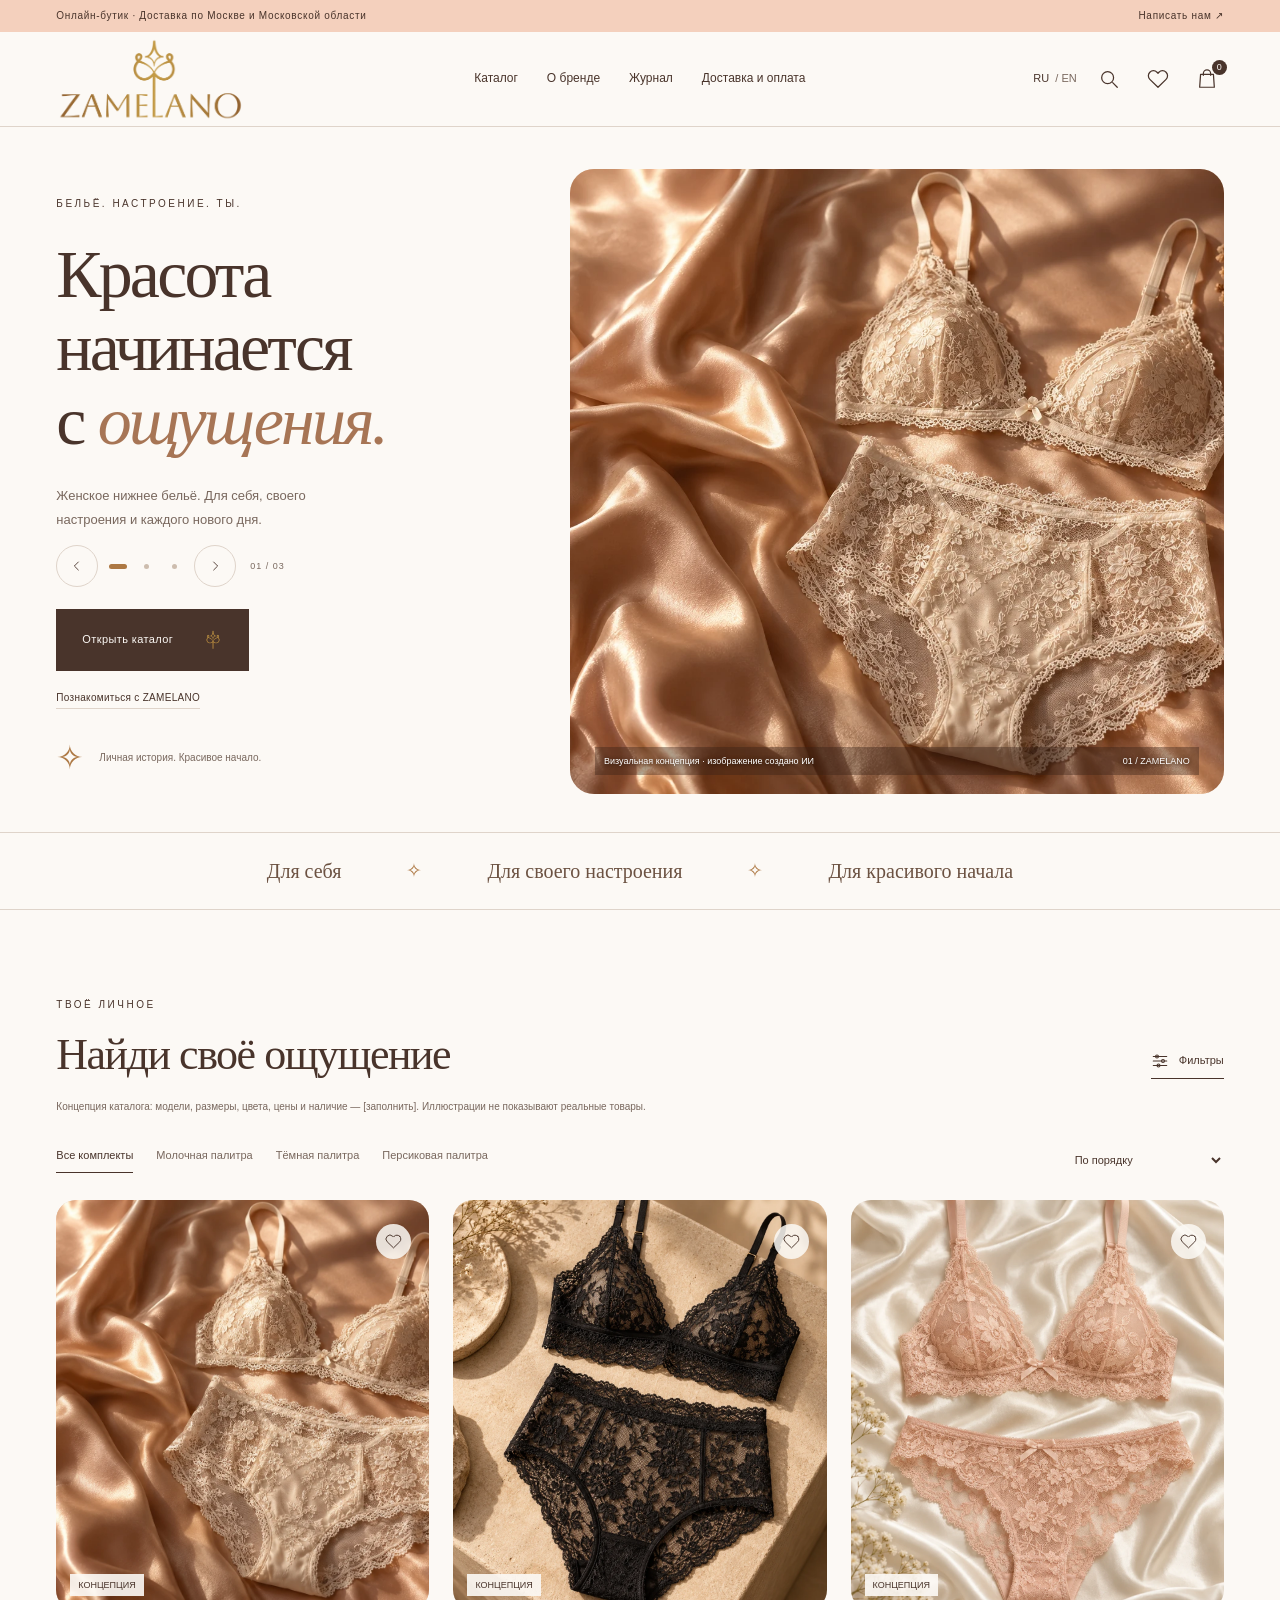
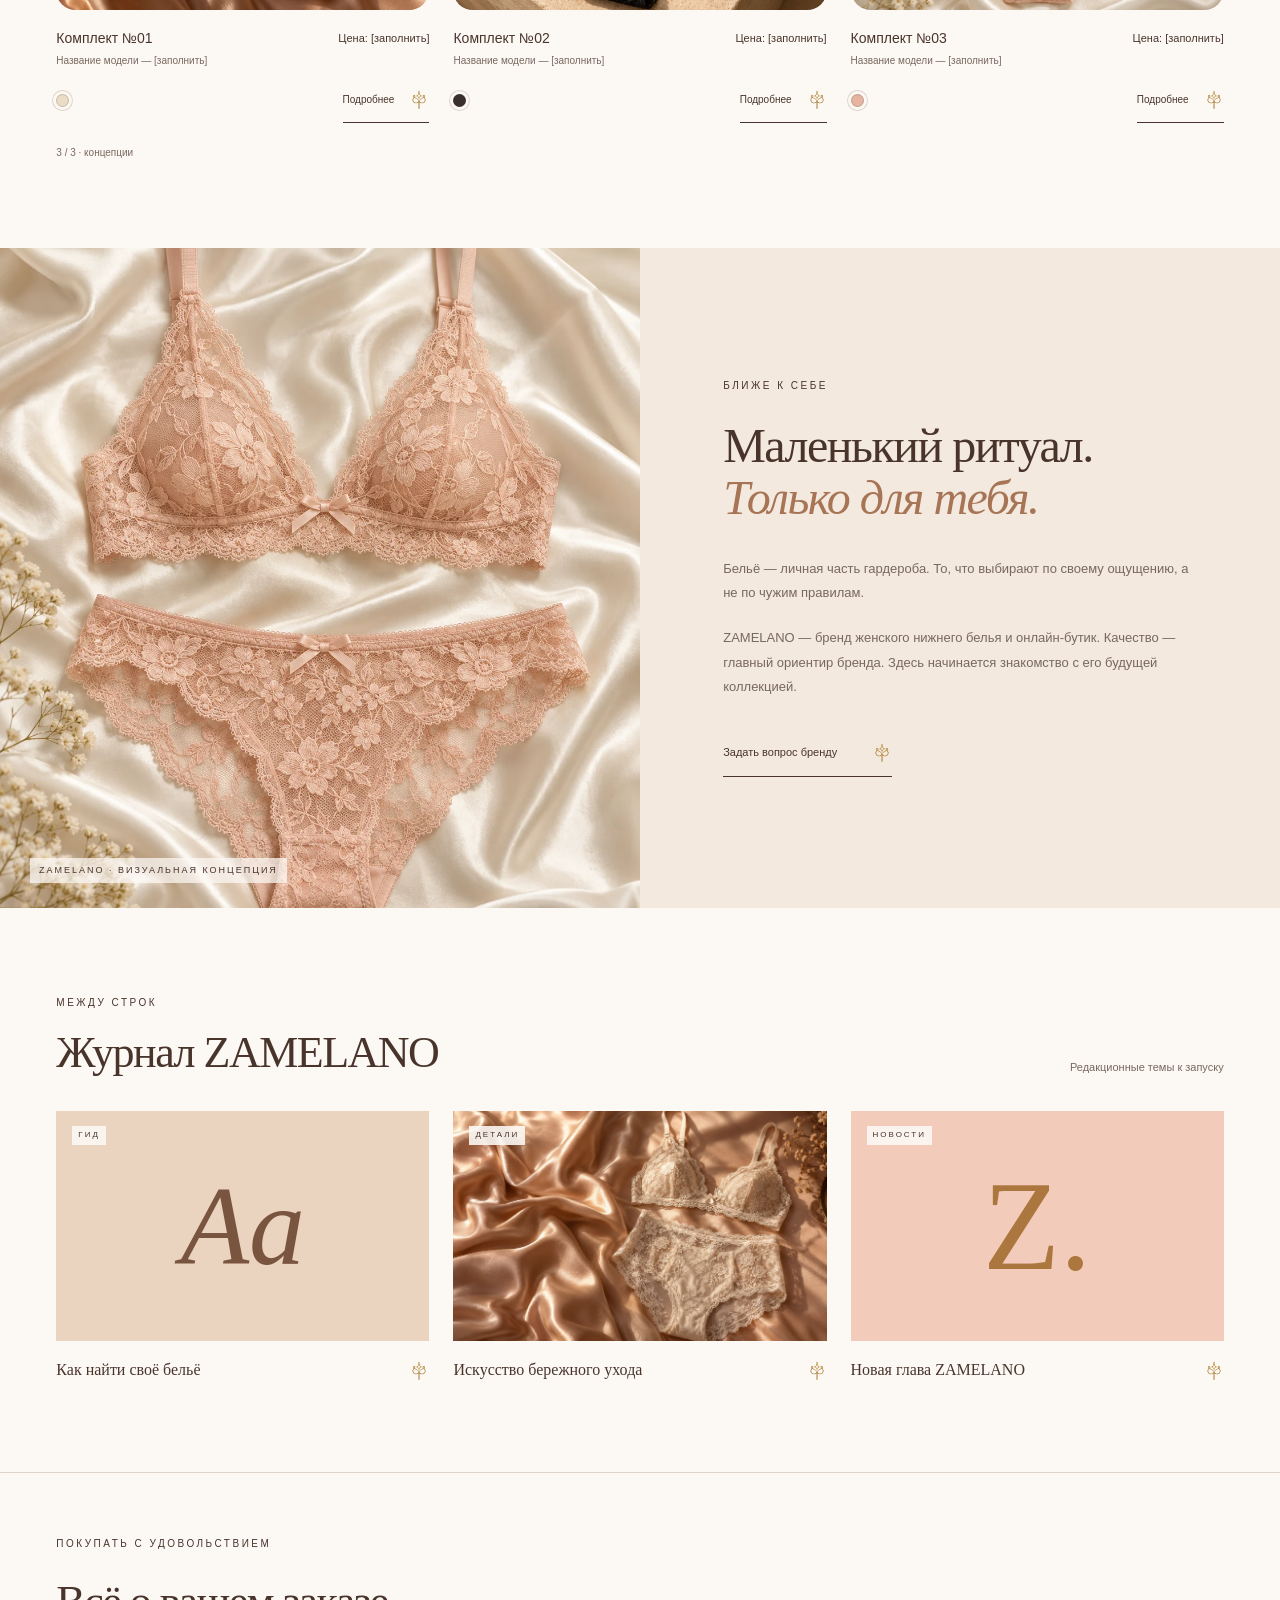
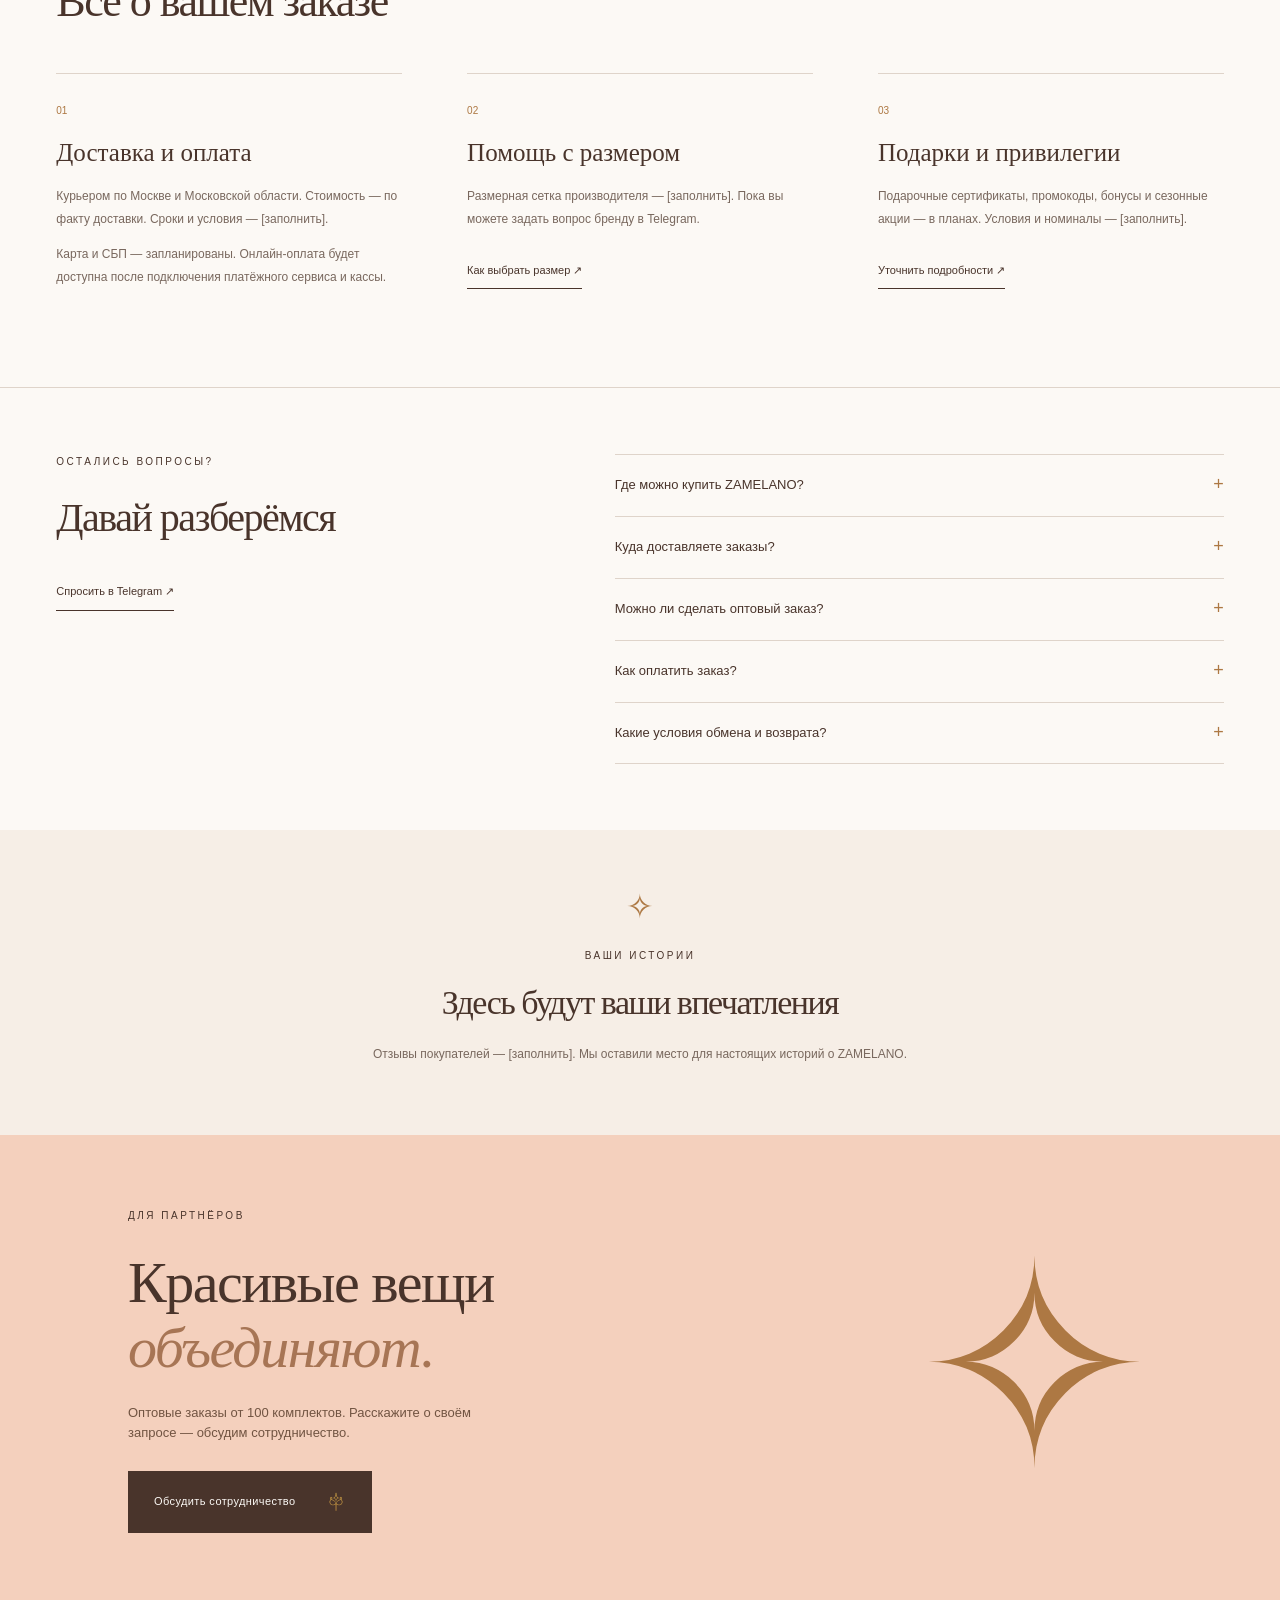
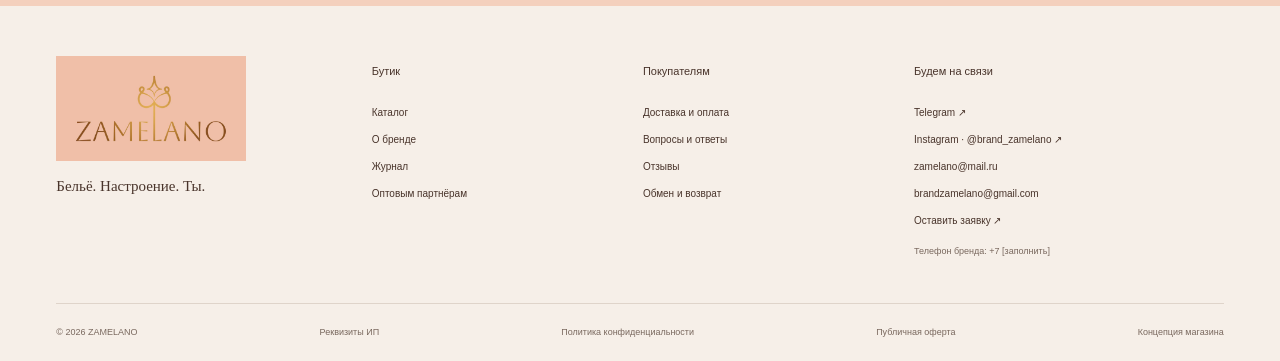
==== commit 97ed5d26: "Publish demo from 95a2643d69ada23b24818137216e083fa4ebffe9" ====
--- a/index.html
+++ b/index.html
@@ -10,9 +10,9 @@
   <meta property="og:description" content="Красота начинается с ощущения. Познакомьтесь с концепцией ZAMELANO.">
   <meta property="og:type" content="website">
   <link rel="icon" href="assets/favicon.svg" type="image/svg+xml">
-  <link rel="stylesheet" href="styles.css?v=c4d74d64cc14">
+  <link rel="stylesheet" href="styles.css?v=a595907082e6">
   <link rel="preload" href="assets/ivory.webp" as="image">
-  <script src="app.js" defer></script>
+  <script src="app.js?v=976d2ab87dea" defer></script>
   <meta name="robots" content="noindex, nofollow, noarchive">
   <meta name="googlebot" content="noindex, nofollow, noarchive">
   <meta name="yandex" content="noindex, nofollow, noarchive">
@@ -23,7 +23,7 @@
   <a class="skip-link" href="#main" data-i18n="skip">Перейти к содержимому</a>
   <div class="announcement"><span data-i18n="announcement">Онлайн-бутик · Доставка по Москве и Московской области</span><a href="https://t.me/Zamelano" target="_blank" rel="noopener" data-i18n="write">Написать нам ↗</a></div>
   <header class="header">
-    <a class="wordmark" href="#" aria-label="ZAMELANO — главная" data-i18n-aria="home">ZAMELANO<span>LINGERIE</span></a>
+    <a class="wordmark" href="#" aria-label="ZAMELANO — главная" data-i18n-aria="home"><span class="header-logo" role="img" aria-label="Логотип ZAMELANO" data-i18n-aria="logoAlt"></span></a>
     <nav class="desktop-nav" aria-label="Основная навигация" data-i18n-aria="navigation">
       <a href="#catalog" data-i18n="catalog">Каталог</a><a href="#brand" data-i18n="brand">О бренде</a><a href="#journal" data-i18n="journal">Журнал</a><a href="#delivery" data-i18n="delivery">Доставка и оплата</a>
     </nav>
@@ -39,9 +39,32 @@
     <section class="hero" aria-labelledby="hero-title">
       <div class="hero-copy">
         <p class="eyebrow" data-i18n="heroEyebrow">БЕЛЬЁ. НАСТРОЕНИЕ. ТЫ.</p>
-        <h1 id="hero-title" data-i18n-html="heroTitle">Красота<br>начинается<br>с <em>ощущения.</em></h1>
-        <p class="hero-description" data-i18n="heroDescription">Женское нижнее бельё. Для себя, своего настроения и каждого нового дня.</p>
-        <a class="button primary" href="#catalog"><span data-i18n="explore">Открыть каталог</span><span aria-hidden="true">↗</span></a>
+        <div class="hero-slider" id="hero-slider" role="region" aria-roledescription="карусель" aria-label="Настроение ZAMELANO" data-i18n-aria="heroSlider" tabindex="0">
+          <div class="hero-slide-window" id="hero-slide-window">
+            <div class="hero-slide-track" id="hero-slide-track">
+              <div class="hero-slide" role="group" aria-roledescription="слайд" aria-label="1 из 3">
+                <h1 class="hero-slide-title" id="hero-title" data-i18n-html="heroTitle">Красота<br>начинается<br>с <em>ощущения.</em></h1>
+                <p class="hero-description" data-i18n="heroDescription">Женское нижнее бельё. Для себя, своего настроения и каждого нового дня.</p>
+              </div>
+              <div class="hero-slide" role="group" aria-roledescription="слайд" aria-label="2 из 3" aria-hidden="true" inert>
+                <h2 class="hero-slide-title" data-i18n-html="heroTitle2">Твоё<br>настроение.<br><em>Твой выбор.</em></h2>
+                <p class="hero-description" data-i18n="heroDescription2">Для спокойного утра, нового дня и особенного вечера. Выбирай то, что близко тебе.</p>
+              </div>
+              <div class="hero-slide" role="group" aria-roledescription="слайд" aria-label="3 из 3" aria-hidden="true" inert>
+                <h2 class="hero-slide-title" data-i18n-html="heroTitle3">Маленький<br>ритуал.<br><em>Только твой.</em></h2>
+                <p class="hero-description" data-i18n="heroDescription3">Личная история начинается с деталей. Познакомься с настроением ZAMELANO.</p>
+              </div>
+            </div>
+          </div>
+          <div class="hero-slider-controls">
+            <button class="slide-nav" id="hero-prev" type="button" aria-label="Предыдущий слайд" data-i18n-aria="previousSlide" aria-controls="hero-slide-track"><svg viewBox="0 0 24 24" aria-hidden="true"><path d="m14 6-6 6 6 6"/></svg></button>
+            <div class="hero-slide-dots"><button class="slide-dot is-active" type="button" data-hero-slide="0" aria-label="Показать слайд 1 из 3" aria-current="true" aria-controls="hero-slide-track"><span></span></button><button class="slide-dot" type="button" data-hero-slide="1" aria-label="Показать слайд 2 из 3" aria-controls="hero-slide-track"><span></span></button><button class="slide-dot" type="button" data-hero-slide="2" aria-label="Показать слайд 3 из 3" aria-controls="hero-slide-track"><span></span></button></div>
+            <button class="slide-nav" id="hero-next" type="button" aria-label="Следующий слайд" data-i18n-aria="nextSlide" aria-controls="hero-slide-track"><svg viewBox="0 0 24 24" aria-hidden="true"><path d="m10 6 6 6-6 6"/></svg></button>
+            <span class="hero-slide-count" id="hero-slide-count" aria-hidden="true">01 / 03</span>
+          </div>
+          <p class="sr-only" id="hero-slide-status" role="status" aria-live="polite" aria-atomic="true"></p>
+        </div>
+        <a class="button primary" href="#catalog"><span data-i18n="explore">Открыть каталог</span><span class="brand-key" aria-hidden="true"></span></a>
         <a class="quiet-link" href="#brand" data-i18n="discoverBrand">Познакомиться с ZAMELANO</a>
         <div class="hero-foot"><span class="small-star" aria-hidden="true">✧</span><span data-i18n="heroFoot">Личная история. Красивое начало.</span></div>
       </div>
@@ -72,12 +95,12 @@
 
     <section class="brand-section" id="brand" aria-labelledby="brand-title">
       <div class="brand-image"><img src="assets/peach.webp" alt="Иллюстрация концепции: персиковое кружево на светлом атласе" data-i18n-alt="brandAlt" loading="lazy" width="1122" height="1402"><span class="vertical-caption" data-i18n="brandImageCaption">ZAMELANO · ВИЗУАЛЬНАЯ КОНЦЕПЦИЯ</span></div>
-      <div class="brand-copy"><p class="eyebrow" data-i18n="brandEyebrow">БЛИЖЕ К СЕБЕ</p><h2 id="brand-title" data-i18n-html="brandTitle">Маленький ритуал.<br><em>Только для тебя.</em></h2><p data-i18n="brandText1">Бельё — личная часть гардероба. То, что выбирают по своему ощущению, а не по чужим правилам.</p><p data-i18n="brandText2">ZAMELANO — бренд женского нижнего белья и онлайн-бутик. Качество — главный ориентир бренда. Здесь начинается знакомство с его будущей коллекцией.</p><a class="underlined-link" href="https://t.me/Zamelano" target="_blank" rel="noopener"><span data-i18n="askBrand">Задать вопрос бренду</span><span>↗</span></a></div>
+      <div class="brand-copy"><p class="eyebrow" data-i18n="brandEyebrow">БЛИЖЕ К СЕБЕ</p><h2 id="brand-title" data-i18n-html="brandTitle">Маленький ритуал.<br><em>Только для тебя.</em></h2><p data-i18n="brandText1">Бельё — личная часть гардероба. То, что выбирают по своему ощущению, а не по чужим правилам.</p><p data-i18n="brandText2">ZAMELANO — бренд женского нижнего белья и онлайн-бутик. Качество — главный ориентир бренда. Здесь начинается знакомство с его будущей коллекцией.</p><a class="underlined-link" href="https://t.me/Zamelano" target="_blank" rel="noopener"><span data-i18n="askBrand">Задать вопрос бренду</span><span class="brand-key" aria-hidden="true"></span></a></div>
     </section>
 
     <section class="section journal-section" id="journal" aria-labelledby="journal-title">
       <div class="section-heading"><div><p class="eyebrow" data-i18n="journalEyebrow">МЕЖДУ СТРОК</p><h2 id="journal-title" data-i18n="journalTitle">Журнал ZAMELANO</h2></div><span class="subtle" data-i18n="journalNote">Редакционные темы к запуску</span></div>
-      <div class="journal-grid"><button class="journal-card" data-article="fit"><span class="journal-art art-fit"><span aria-hidden="true">Aa</span><span class="journal-tag" data-i18n="guide">ГИД</span></span><span class="journal-bottom"><span data-i18n="articleFit">Как найти своё бельё</span><span aria-hidden="true">↗</span></span></button><button class="journal-card" data-article="care"><span class="journal-art art-care"><img src="assets/ivory.webp" alt="" loading="lazy"><span class="journal-tag" data-i18n="details">ДЕТАЛИ</span></span><span class="journal-bottom"><span data-i18n="articleCare">Искусство бережного ухода</span><span aria-hidden="true">↗</span></span></button><button class="journal-card" data-article="news"><span class="journal-art art-news"><span aria-hidden="true">Z.</span><span class="journal-tag" data-i18n="news">НОВОСТИ</span></span><span class="journal-bottom"><span data-i18n="articleNews">Новая глава ZAMELANO</span><span aria-hidden="true">↗</span></span></button></div>
+      <div class="journal-grid"><button class="journal-card" data-article="fit"><span class="journal-art art-fit"><span aria-hidden="true">Aa</span><span class="journal-tag" data-i18n="guide">ГИД</span></span><span class="journal-bottom"><span data-i18n="articleFit">Как найти своё бельё</span><span class="brand-key" aria-hidden="true"></span></span></button><button class="journal-card" data-article="care"><span class="journal-art art-care"><img src="assets/ivory.webp" alt="" loading="lazy"><span class="journal-tag" data-i18n="details">ДЕТАЛИ</span></span><span class="journal-bottom"><span data-i18n="articleCare">Искусство бережного ухода</span><span class="brand-key" aria-hidden="true"></span></span></button><button class="journal-card" data-article="news"><span class="journal-art art-news"><span aria-hidden="true">Z.</span><span class="journal-tag" data-i18n="news">НОВОСТИ</span></span><span class="journal-bottom"><span data-i18n="articleNews">Новая глава ZAMELANO</span><span class="brand-key" aria-hidden="true"></span></span></button></div>
     </section>
 
     <section class="service-section section" id="delivery" aria-labelledby="service-title">
@@ -89,12 +112,12 @@
 
     <section class="reviews-section section" id="reviews"><span class="small-star" aria-hidden="true">✧</span><p class="eyebrow" data-i18n="reviews">ВАШИ ИСТОРИИ</p><h2 data-i18n="reviewsTitle">Здесь будут ваши впечатления</h2><p data-i18n="reviewsText">Отзывы покупателей — [заполнить]. Мы оставили место для настоящих историй о ZAMELANO.</p></section>
 
-    <section class="wholesale-section" id="wholesale"><div><p class="eyebrow" data-i18n="wholesaleEyebrow">ДЛЯ ПАРТНЁРОВ</p><h2 data-i18n-html="wholesaleTitle">Красивые вещи<br><em>объединяют.</em></h2><p data-i18n="wholesaleText">Оптовые заказы от 100 комплектов. Расскажите о своём запросе — обсудим сотрудничество.</p><button class="button primary" id="wholesale-open"><span data-i18n="wholesaleButton">Обсудить сотрудничество</span><span>↗</span></button></div><span class="wholesale-motif" aria-hidden="true">✧</span></section>
+    <section class="wholesale-section" id="wholesale"><div><p class="eyebrow" data-i18n="wholesaleEyebrow">ДЛЯ ПАРТНЁРОВ</p><h2 data-i18n-html="wholesaleTitle">Красивые вещи<br><em>объединяют.</em></h2><p data-i18n="wholesaleText">Оптовые заказы от 100 комплектов. Расскажите о своём запросе — обсудим сотрудничество.</p><button class="button primary" id="wholesale-open"><span data-i18n="wholesaleButton">Обсудить сотрудничество</span><span class="brand-key" aria-hidden="true"></span></button></div><span class="wholesale-motif" aria-hidden="true">✧</span></section>
   </main>
   <footer id="contacts"><div class="footer-main"><div class="footer-brand"><img src="assets/zamelano-logo.jpg" alt="Логотип ZAMELANO" data-i18n-alt="logoAlt" width="1280" height="704" loading="lazy"><p data-i18n="footerTagline">Бельё. Настроение. Ты.</p></div><div><h3 data-i18n="shop">Бутик</h3><a href="#catalog" data-i18n="catalog">Каталог</a><a href="#brand" data-i18n="brand">О бренде</a><a href="#journal" data-i18n="journal">Журнал</a><a href="#wholesale" data-i18n="wholesale">Оптовым партнёрам</a></div><div><h3 data-i18n="customers">Покупателям</h3><a href="#delivery" data-i18n="delivery">Доставка и оплата</a><a href="#faq" data-i18n="faq">Вопросы и ответы</a><a href="#reviews" data-i18n="reviewsLink">Отзывы</a><button class="footer-link" data-legal="returns" data-i18n="returns">Обмен и возврат</button></div><div><h3 data-i18n="contacts">Будем на связи</h3><a href="https://t.me/Zamelano" target="_blank" rel="noopener">Telegram ↗</a><a href="https://www.instagram.com/brand_zamelano/" target="_blank" rel="noopener">Instagram · @brand_zamelano ↗</a><a href="mailto:zamelano@mail.ru">zamelano@mail.ru</a><a href="mailto:brandzamelano@gmail.com">brandzamelano@gmail.com</a><button class="footer-link" id="contact-open" data-i18n="leaveRequest">Оставить заявку ↗</button><span class="footer-pending" data-i18n="phonePending">Телефон бренда: +7 [заполнить]</span></div></div><div class="footer-bottom"><span>© 2026 ZAMELANO</span><button data-legal="details" data-i18n="legalDetails">Реквизиты ИП</button><button data-legal="privacy" data-i18n="privacy">Политика конфиденциальности</button><button data-legal="offer" data-i18n="offer">Публичная оферта</button><span data-i18n="draft">Концепция магазина</span></div></footer>
   <dialog id="product-dialog" class="product-dialog" aria-labelledby="detail-title"><button class="close-button icon-button" data-close aria-label="Закрыть" data-i18n-aria="close"><svg><use href="#icon-close"/></svg></button><div id="product-detail"></div></dialog>
   <dialog id="cart-dialog" class="drawer" aria-labelledby="cart-title"><div class="drawer-heading"><h2 id="cart-title" data-i18n="cart">Корзина</h2><button class="icon-button" data-close aria-label="Закрыть" data-i18n-aria="close"><svg><use href="#icon-close"/></svg></button></div><div id="cart-content"></div></dialog>
-  <dialog id="request-dialog" class="request-dialog" aria-labelledby="request-title"><button class="close-button icon-button" data-close aria-label="Закрыть" data-i18n-aria="close"><svg><use href="#icon-close"/></svg></button><p class="eyebrow" data-i18n="personalContact">ЛИЧНОЕ ОБЩЕНИЕ</p><h2 id="request-title"></h2><p class="subtle" id="request-description"></p><form id="request-form"><div class="form-grid"><label><span data-i18n="name">Имя</span><input name="name" autocomplete="given-name" required maxlength="80"></label><label><span data-i18n="phone">Телефон</span><input name="phone" type="tel" autocomplete="tel" required placeholder="+7 …" minlength="10" maxlength="25"></label><label><span data-i18n="time">Удобное время</span><input name="time" maxlength="100" placeholder="[заполнить]" data-i18n-placeholder="fill"></label><label id="quantity-label" hidden><span data-i18n="wholesaleQuantity">Количество комплектов</span><input name="quantity" type="number" min="100" step="1" value="100"></label><label id="delivery-label" hidden><span data-i18n="region">Регион доставки</span><select name="region"><option value="moscow" data-i18n="moscow">Москва</option><option value="mo" data-i18n="mo">Московская область</option></select></label><label id="address-label" hidden><span data-i18n="address">Адрес доставки</span><input name="address" autocomplete="street-address" maxlength="250"></label><label class="full-width"><span data-i18n="comment">Комментарий / другие пожелания</span><textarea name="comment" rows="3" maxlength="1500"></textarea></label></div><label class="consent"><input type="checkbox" name="consent" required><span data-i18n="consent">Я разрешаю использовать указанные данные для ответа на мой запрос.</span></label><p class="micro" data-i18n="requestInfo">Данные не сохраняются на сайте. Вы увидите текст заявки, сможете скопировать его и самостоятельно отправить в Telegram @Zamelano. Документы о персональных данных — [заполнить].</p><button class="button primary" type="submit"><span data-i18n="prepareRequest">Подготовить заявку</span><span>↗</span></button></form><div id="request-result" hidden><p class="request-status" data-i18n="requestReady">Текст подготовлен. Заявка ещё не отправлена.</p><label><span class="sr-only" data-i18n="requestText">Текст заявки</span><textarea id="request-text" rows="12" readonly></textarea></label><div class="request-buttons"><button class="button secondary" id="copy-request" data-i18n="copy">Скопировать текст</button><a class="button primary" id="telegram-request" href="https://t.me/Zamelano" target="_blank" rel="noopener" data-i18n="openTelegram">Открыть Telegram ↗</a></div><p class="micro" data-i18n="telegramHelp">Если текст не появился в Telegram, вставьте скопированный текст в чат @Zamelano и нажмите «Отправить».</p><button class="text-button" id="edit-request" data-i18n="editRequest">Изменить заявку</button></div></dialog>
+  <dialog id="request-dialog" class="request-dialog" aria-labelledby="request-title"><button class="close-button icon-button" data-close aria-label="Закрыть" data-i18n-aria="close"><svg><use href="#icon-close"/></svg></button><p class="eyebrow" data-i18n="personalContact">ЛИЧНОЕ ОБЩЕНИЕ</p><h2 id="request-title"></h2><p class="subtle" id="request-description"></p><form id="request-form"><div class="form-grid"><label><span data-i18n="name">Имя</span><input name="name" autocomplete="given-name" required maxlength="80"></label><label><span data-i18n="phone">Телефон</span><input name="phone" type="tel" autocomplete="tel" required placeholder="+7 …" minlength="10" maxlength="25"></label><label><span data-i18n="time">Удобное время</span><input name="time" maxlength="100" placeholder="[заполнить]" data-i18n-placeholder="fill"></label><label id="quantity-label" hidden><span data-i18n="wholesaleQuantity">Количество комплектов</span><input name="quantity" type="number" min="100" step="1" value="100"></label><label id="delivery-label" hidden><span data-i18n="region">Регион доставки</span><select name="region"><option value="moscow" data-i18n="moscow">Москва</option><option value="mo" data-i18n="mo">Московская область</option></select></label><label id="address-label" hidden><span data-i18n="address">Адрес доставки</span><input name="address" autocomplete="street-address" maxlength="250"></label><label class="full-width"><span data-i18n="comment">Комментарий / другие пожелания</span><textarea name="comment" rows="3" maxlength="1500"></textarea></label></div><label class="consent"><input type="checkbox" name="consent" required><span data-i18n="consent">Я разрешаю использовать указанные данные для ответа на мой запрос.</span></label><p class="micro" data-i18n="requestInfo">Данные не сохраняются на сайте. Вы увидите текст заявки, сможете скопировать его и самостоятельно отправить в Telegram @Zamelano. Документы о персональных данных — [заполнить].</p><button class="button primary" type="submit"><span data-i18n="prepareRequest">Подготовить заявку</span><span class="brand-key" aria-hidden="true"></span></button></form><div id="request-result" hidden><p class="request-status" data-i18n="requestReady">Текст подготовлен. Заявка ещё не отправлена.</p><label><span class="sr-only" data-i18n="requestText">Текст заявки</span><textarea id="request-text" rows="12" readonly></textarea></label><div class="request-buttons"><button class="button secondary" id="copy-request" data-i18n="copy">Скопировать текст</button><a class="button primary" id="telegram-request" href="https://t.me/Zamelano" target="_blank" rel="noopener" data-i18n="openTelegram">Открыть Telegram ↗</a></div><p class="micro" data-i18n="telegramHelp">Если текст не появился в Telegram, вставьте скопированный текст в чат @Zamelano и нажмите «Отправить».</p><button class="text-button" id="edit-request" data-i18n="editRequest">Изменить заявку</button></div></dialog>
   <dialog id="content-dialog" class="content-dialog" aria-labelledby="content-title"><button class="close-button icon-button" data-close aria-label="Закрыть" data-i18n-aria="close"><svg><use href="#icon-close"/></svg></button><div id="content-body"></div></dialog>
   <dialog id="menu-dialog" class="drawer menu-drawer"><div class="drawer-heading"><span class="wordmark">ZAMELANO</span><button data-close class="icon-button" aria-label="Закрыть" data-i18n-aria="close"><svg><use href="#icon-close"/></svg></button></div><nav><a href="#catalog" data-i18n="catalog">Каталог</a><a href="#brand" data-i18n="brand">О бренде</a><a href="#journal" data-i18n="journal">Журнал</a><a href="#delivery" data-i18n="delivery">Доставка и оплата</a><a href="#faq" data-i18n="faq">Вопросы и ответы</a><a href="#wholesale" data-i18n="wholesale">Оптовым партнёрам</a><a href="#contacts" data-i18n="contacts">Будем на связи</a></nav></dialog>
   <div class="toast" id="toast" role="status" hidden></div>
--- a/styles.css
+++ b/styles.css
@@ -1,7 +1,33 @@
-:root{--paper:#fcf9f5;--peach:#f4d0bd;--peach-light:#f9e8dd;--ink:#49342b;--muted:#79685e;--gold:#ad7843;--line:#dfd4ca;--serif:Georgia,'Times New Roman',serif;--sans:Arial,Helvetica,sans-serif}*{box-sizing:border-box}html{scroll-behavior:smooth;scroll-padding-top:110px}body{margin:0;background:var(--paper);color:var(--ink);font-family:var(--sans);font-size:14px;line-height:1.6}body.modal-open{overflow:hidden}button,input,select,textarea{font:inherit;color:inherit}button,a,input,select,textarea{-webkit-tap-highlight-color:transparent}button{cursor:pointer}a{color:inherit;text-decoration:none}button{border:0;background:none}img{max-width:100%;display:block}h1,h2,h3,p{margin-top:0}h1,h2{font-family:var(--serif);font-weight:400;line-height:1.09;letter-spacing:-1.5px}h2{font-size:44px;margin-bottom:24px}h3{font-weight:400;font-size:20px;line-height:1.35}em{font-weight:400;color:#a77555}svg{width:22px;height:22px;fill:none;stroke:currentColor;stroke-width:1.35;stroke-linecap:round;stroke-linejoin:round;flex:none}button:focus-visible,a:focus-visible,input:focus-visible,select:focus-visible,textarea:focus-visible,summary:focus-visible{outline:2px solid var(--gold);outline-offset:5px}button:disabled{opacity:.5;cursor:not-allowed}[hidden]{display:none!important}.sr-only{position:absolute;width:1px;height:1px;margin:-1px;overflow:hidden;clip:rect(0,0,0,0);white-space:nowrap}.svg-defs{position:absolute;width:0;height:0;overflow:hidden}.skip-link{position:fixed;top:-80px;left:20px;padding:10px;background:white;z-index:100}.skip-link:focus{top:10px}.announcement{background:var(--peach);display:flex;justify-content:space-between;gap:20px;padding:8px 4.4%;font-size:10px;letter-spacing:.7px}.announcement a{white-space:nowrap}.header{padding:21px 4.4%;height:95px;display:flex;align-items:center;justify-content:space-between;gap:30px;border-bottom:1px solid var(--line);background:var(--paper);position:sticky;top:0;z-index:20}.wordmark{font-family:var(--serif);font-size:29px;line-height:1;letter-spacing:4px;display:block;color:#916329}.wordmark span{display:block;font-family:var(--sans);font-size:8px;letter-spacing:5px;text-align:center;margin-top:9px;margin-left:-5px}.desktop-nav{display:flex;align-items:center;gap:29px;font-size:12px}.desktop-nav a{position:relative}.desktop-nav a:after{content:'';position:absolute;bottom:-4px;left:0;width:0;height:1px;background:var(--ink);transition:width .2s}.desktop-nav a:hover:after{width:100%}.header-actions{display:flex;gap:15px;align-items:center}.language{font-size:11px;white-space:nowrap;padding:6px 0}.language span{color:var(--muted);margin-left:3px}.icon-button{width:34px;height:36px;display:inline-flex;align-items:center;justify-content:center;position:relative;padding:5px}.count{font-size:9px;border-radius:50%;position:absolute;right:-3px;top:-1px;min-width:15px;height:15px;line-height:15px;text-align:center;background:var(--ink);color:var(--paper)}.mobile-menu{display:none}.hero{display:grid;grid-template-columns:44% 56%;max-width:1600px;margin:auto;min-height:650px;padding:42px 4.4% 38px}.hero-copy{padding:27px 20px 20px 0;display:flex;align-items:flex-start;flex-direction:column}.eyebrow{font-size:10px;letter-spacing:2.5px;margin-bottom:26px;font-weight:400}.hero h1{font-size:clamp(49px,5.3vw,82px);line-height:1.08;margin-bottom:26px;letter-spacing:-2.8px}.hero-description{font-size:13px;max-width:285px;line-height:1.9;color:var(--muted);margin-bottom:30px}.button{display:inline-flex;align-items:center;justify-content:space-between;gap:30px;padding:16px 25px;min-height:53px;font-size:11px;letter-spacing:.4px;border:1px solid transparent;transition:background .2s,transform .2s}.button:hover{transform:translateY(-2px)}.button.primary{color:var(--paper);background:var(--ink)}.button.primary:hover{background:#6d4b39}.button.secondary{border:1px solid var(--ink);background:transparent}.quiet-link{font-size:10px;margin-top:19px;letter-spacing:.3px;border-bottom:1px solid var(--line);padding-bottom:2px}.hero-foot{display:flex;align-items:center;gap:15px;margin-top:auto;padding-top:32px;font-size:10px;color:var(--muted)}.small-star{font-size:33px;color:var(--gold);line-height:1}.hero-visual{position:relative;overflow:hidden;border-radius:24px;min-height:570px;background:#ead3be}.hero-visual>img{width:100%;height:100%;object-fit:cover;object-position:64% center;position:absolute}.image-caption{position:absolute;bottom:19px;left:25px;right:25px;color:#fff;display:flex;justify-content:space-between;font-size:9px;gap:15px;text-shadow:0 1px 4px #211309;background:#37211766;padding:7px 9px}.values-strip{display:flex;align-items:center;justify-content:center;gap:65px;border-top:1px solid var(--line);border-bottom:1px solid var(--line);padding:22px;font-family:var(--serif);font-size:20px;color:#6c5242}.separator{font-size:19px;color:var(--gold)}.section{padding:87px 4.4%;max-width:1600px;margin:auto}.section-heading{display:flex;align-items:flex-end;justify-content:space-between;gap:25px;margin-bottom:20px}.section-heading h2{margin-bottom:0}.section-heading .eyebrow{margin-bottom:18px}.text-button{display:inline-flex;align-items:center;gap:10px;font-size:11px;padding:8px 0;border-bottom:1px solid var(--ink)}.text-button svg{width:18px;height:18px}.catalog-note{font-size:10px;color:var(--muted);max-width:690px;margin-bottom:29px}.catalog-tools{display:flex;justify-content:space-between;align-items:center;gap:20px;margin-bottom:24px}.category-tabs{display:flex;gap:23px;flex-wrap:wrap}.tab{padding:0 0 8px;font-size:11px;color:var(--muted);border-bottom:1px solid transparent}.tab.active{color:var(--ink);border-color:var(--ink)}select{border:0;background:transparent;max-width:100%;padding:9px 19px 9px 3px;font-size:11px}.product-grid{display:grid;grid-template-columns:repeat(3,1fr);gap:24px}.product-card{min-width:0}.product-image-wrap{position:relative;height:410px;overflow:hidden;background:#e7d6c9;border-radius:20px}.product-image-link{display:block;width:100%;height:100%;padding:0}.product-image-link>img{width:100%;height:100%;object-fit:cover;transition:transform .55s}.product-image-link:hover>img{transform:scale(1.04)}.product-card:first-child img{object-position:64% center}.favorite-button{position:absolute;right:18px;top:24px;border-radius:50%;width:35px;height:35px;background:#fcf9f5da;display:flex;align-items:center;justify-content:center}.favorite-button svg{width:17px;height:17px}.favorite-button.selected svg{fill:var(--ink)}.product-badge{position:absolute;bottom:14px;left:14px;font-size:9px;background:#fcf9f5e8;padding:4px 8px;color:var(--ink)}.product-info{display:flex;justify-content:space-between;align-items:flex-start;gap:14px;margin-top:17px}.product-name{font-size:14px;margin:0 0 3px;display:block;text-align:left;padding:0}.product-info p{font-size:10px;color:var(--muted);margin-bottom:9px}.product-price{font-size:11px;white-space:nowrap;padding-top:3px}.product-bottom{display:flex;justify-content:space-between;align-items:center;gap:10px}.swatch{display:block;width:13px;height:13px;border-radius:50%;border:1px solid #49342b33;box-shadow:0 0 0 3px var(--paper),0 0 0 4px #dfd4ca}.product-bottom .text-button{font-size:10px;gap:15px}.result-count{font-size:10px;color:var(--muted);margin:22px 0 0}.filter-panel{background:var(--peach-light);padding:24px;display:grid;grid-template-columns:repeat(5,1fr) auto;gap:20px;margin-bottom:24px}.filter-panel label span{display:block;font-size:10px;letter-spacing:.4px;margin-bottom:6px}.filter-panel select,.filter-panel input{width:100%;padding:9px 0;border-bottom:1px solid var(--line);outline-offset:2px}.filter-panel input{border:0;background:none;border-bottom:1px solid var(--line)}.filter-note{grid-column:1/-1;margin:0;font-size:10px;color:var(--muted)}.search-inline{display:flex;align-items:center;gap:15px;margin:15px 0 30px;padding:12px 0;border-bottom:1px solid var(--line)}.search-inline input{width:100%;border:0;background:none;padding:8px 0}.active-view{display:flex;align-items:center;justify-content:space-between;background:var(--peach-light);padding:12px 20px;margin-bottom:20px}.empty-state{grid-column:1/-1;text-align:center;padding:70px 20px;border:1px solid var(--line)}.empty-state h3{font-family:var(--serif);font-size:28px}.empty-state p{color:var(--muted);font-size:12px}.brand-section{display:grid;grid-template-columns:1fr 1fr;background:#f3e9df}.brand-image{position:relative;height:660px;overflow:hidden}.brand-image img{width:100%;height:100%;object-fit:cover;object-position:center 51%}.vertical-caption{position:absolute;bottom:25px;left:30px;font-size:9px;letter-spacing:2px;background:#fcf9f5bb;padding:5px 9px}.brand-copy{align-self:center;padding:65px 13%;max-width:720px}.brand-copy h2{font-size:48px;margin-bottom:32px}.brand-copy p:not(.eyebrow){color:var(--muted);font-size:13px;line-height:1.9;margin-bottom:20px}.underlined-link{display:inline-flex;align-items:center;justify-content:space-between;gap:35px;border-bottom:1px solid var(--ink);padding:9px 0;font-size:11px;background:none;margin-top:10px}.journal-grid{display:grid;grid-template-columns:repeat(3,1fr);gap:24px;margin-top:35px}.journal-card{text-align:left;padding:0;display:block}.journal-art{display:flex;position:relative;width:100%;height:230px;align-items:center;justify-content:center;overflow:hidden}.art-fit{background:#ead3bf;color:#79543e;font-family:var(--serif);font-style:italic;font-size:112px}.art-care img{width:100%;height:100%;object-fit:cover;object-position:35% 45%}.art-news{background:#f2cbbb;color:#ac773f;font-family:var(--serif);font-size:126px;font-weight:400}.journal-tag{font-family:var(--sans);font-style:normal;position:absolute;top:15px;left:16px;font-size:8px;letter-spacing:2px;padding:3px 6px;background:#fcf9f5e3;color:var(--ink)}.journal-bottom{font-size:16px;font-family:var(--serif);display:flex;justify-content:space-between;gap:15px;padding-top:16px}.subtle{font-size:11px;color:var(--muted)}.service-section{padding-top:63px;border-top:1px solid var(--line)}.service-grid{display:grid;grid-template-columns:repeat(3,1fr);gap:65px;padding-top:23px}.service-grid article{position:relative;border-top:1px solid var(--line);padding-top:29px}.service-number{color:var(--gold);font-size:10px;display:block;margin-bottom:17px}.service-grid h3{font-family:var(--serif);font-size:25px;margin-bottom:15px}.service-grid p{color:var(--muted);font-size:12px;line-height:1.9}.faq-section{display:grid;grid-template-columns:1fr 1.3fr;gap:90px;border-top:1px solid var(--line);padding-top:66px;padding-bottom:66px}.faq-section h2{font-size:40px}.faq-list{border-top:1px solid var(--line)}details{border-bottom:1px solid var(--line)}summary{cursor:pointer;list-style:none;display:flex;justify-content:space-between;gap:20px;padding:20px 0;font-size:13px}summary::-webkit-details-marker{display:none}summary:after{content:'+';font-size:18px;color:var(--gold);line-height:1}details[open] summary:after{content:'−'}details p{font-size:12px;color:var(--muted);padding:0 25px 16px 0;line-height:1.9;margin:0}.reviews-section{text-align:center;padding-top:60px;padding-bottom:70px;background:#f6eee6;max-width:none}.reviews-section .small-star{display:block;margin-bottom:25px}.reviews-section .eyebrow{margin-bottom:20px}.reviews-section h2{font-size:34px}.reviews-section p:last-child{font-size:12px;color:var(--muted);margin:0}.wholesale-section{background:var(--peach);padding:73px 10%;display:flex;justify-content:space-between;align-items:center;gap:40px}.wholesale-section>div{max-width:570px}.wholesale-section h2{font-size:58px;line-height:1.13;margin-bottom:22px}.wholesale-section p:not(.eyebrow){font-size:13px;max-width:370px;margin-bottom:27px;color:#715442}.wholesale-motif{font-family:var(--serif);font-size:280px;font-weight:normal;color:#ad7843;line-height:1}footer{padding:58px 4.4% 0;background:#f6efe8}.footer-main{display:grid;grid-template-columns:1.2fr 1fr 1fr 1.4fr;gap:50px;padding-bottom:45px}.footer-brand img{width:190px;height:auto;object-fit:contain;mix-blend-mode:multiply;margin-top:-8px}.footer-brand p{font-family:var(--serif);font-size:15px;margin-top:13px}.footer-main h3{font-size:11px;margin-bottom:20px}.footer-main a,.footer-link{display:block;font-size:10px;line-height:2.7;text-align:left;padding:0}.footer-pending{display:block;font-size:9px;color:var(--muted);margin-top:10px}.footer-bottom{display:flex;justify-content:space-between;align-items:center;gap:16px;border-top:1px solid var(--line);padding:21px 0;font-size:9px;color:var(--muted)}.footer-bottom button{font-size:9px;padding:0}.footer-main a:hover,.footer-link:hover,.footer-bottom button:hover{text-decoration:underline}dialog{border:0;background:var(--paper);color:var(--ink);padding:40px;box-shadow:0 20px 80px #23140b40;max-height:94dvh;max-width:calc(100% - 36px);overflow:auto}dialog::backdrop{background:#281b1490;backdrop-filter:blur(3px)}.close-button{position:absolute;top:16px;right:17px;z-index:3;background:var(--paper);border-radius:50%}.product-dialog{width:930px;padding:0}.product-detail-grid{display:grid;grid-template-columns:1fr 1fr}.detail-image{height:650px;width:100%;object-fit:cover}.detail-copy{padding:50px 35px 35px}.detail-copy h2{font-size:36px;letter-spacing:-1px;margin:16px 0}.detail-copy .eyebrow{font-size:9px;letter-spacing:1.5px}.detail-copy p{font-size:12px;color:var(--muted)}.detail-price{font-size:17px!important;color:var(--ink)!important;margin:22px 0}.detail-fields{display:grid;grid-template-columns:1fr 1fr;gap:18px;margin:26px 0}.detail-fields label span{display:block;font-size:11px;margin-bottom:6px}.detail-fields select{width:100%;border-bottom:1px solid var(--line)}.detail-copy .button{width:100%;margin-top:20px}.detail-note{font-size:10px!important;margin-top:20px}.drawer{position:fixed;left:auto;right:0;top:0;bottom:0;margin:0;max-height:100dvh;height:100dvh;width:480px;max-width:100%;padding:30px}.drawer-heading{display:flex;justify-content:space-between;align-items:center;margin-bottom:25px;border-bottom:1px solid var(--line);padding-bottom:15px}.drawer-heading h2{font-size:34px;margin:0}.cart-line{display:grid;grid-template-columns:85px 1fr;gap:17px;padding:22px 0;border-bottom:1px solid var(--line)}.cart-line img{width:85px;height:115px;object-fit:cover}.cart-line h3{font-size:13px;margin-bottom:5px}.cart-line p{font-size:10px;color:var(--muted);margin-bottom:8px}.cart-line-bottom{display:flex;justify-content:space-between;align-items:center}.quantity-control{display:flex;align-items:center;border:1px solid var(--line)}.quantity-control button{width:27px;height:28px;padding:0}.quantity-control span{width:28px;text-align:center;font-size:11px}.remove-item{font-size:10px;text-decoration:underline}.cart-summary{margin-top:28px}.cart-total{display:flex;justify-content:space-between;font-size:14px}.cart-summary p{font-size:11px;color:var(--muted)}.cart-summary .button{width:100%;margin-top:20px}.cart-empty{padding:60px 0;text-align:center}.cart-empty svg{width:44px;height:44px;margin-bottom:20px}.cart-empty h3{font-family:var(--serif);font-size:29px}.cart-empty p{font-size:12px;color:var(--muted)}.request-dialog{width:640px;padding:47px}.request-dialog h2{font-size:38px}.form-grid{display:grid;grid-template-columns:1fr 1fr;gap:20px;margin:25px 0}.form-grid label>span{font-size:11px;display:block;margin-bottom:7px}.form-grid input,.form-grid textarea,.form-grid select{width:100%;border:1px solid var(--line);background:transparent;border-radius:0;padding:11px;font-size:12px}.full-width{grid-column:1/-1}.consent{display:flex;gap:10px;font-size:10px;align-items:flex-start}.consent input{margin:2px 0;accent-color:var(--ink)}.micro{font-size:9px;color:var(--muted);line-height:1.7;margin:14px 0 22px}.request-dialog .button{width:100%}.request-status{padding:15px;background:var(--peach-light);font-size:12px}.request-dialog #request-text{width:100%;border:1px solid var(--line);padding:15px;background:none;font-size:12px;resize:vertical}.request-buttons{display:flex;gap:10px;margin:18px 0}.request-buttons .button{padding:13px 17px;font-size:10px;justify-content:center}.content-dialog{width:740px;padding:55px}.content-dialog h2{font-size:39px}.content-dialog h3{font-family:var(--serif);font-size:23px;margin:26px 0 13px}.content-dialog p,.content-dialog li{font-size:13px;line-height:1.9;color:var(--muted)}.content-dialog dl{margin:20px 0}.content-dialog dt{font-size:10px;margin-top:15px;color:var(--muted)}.content-dialog dd{font-size:13px;margin-left:0;overflow-wrap:anywhere}.notice{background:var(--peach-light);padding:16px;margin:20px 0;font-size:11px!important}.menu-drawer nav{display:flex;flex-direction:column;gap:22px;font-family:var(--serif);font-size:25px}.toast{position:fixed;bottom:24px;left:50%;transform:translateX(-50%);z-index:100;background:var(--ink);color:var(--paper);font-size:12px;padding:15px 25px;max-width:90%;text-align:center;box-shadow:0 4px 25px #24160d30}.noscript{padding:25px;background:var(--peach)}
+:root{--paper:#fcf9f5;--peach:#f4d0bd;--peach-light:#f9e8dd;--ink:#49342b;--muted:#79685e;--gold:#ad7843;--line:#dfd4ca;--serif:Georgia,'Times New Roman',serif;--sans:Arial,Helvetica,sans-serif}*{box-sizing:border-box}html{scroll-behavior:smooth;scroll-padding-top:110px}body{margin:0;background:var(--paper);color:var(--ink);font-family:var(--sans);font-size:14px;line-height:1.6}body.modal-open{overflow:hidden}button,input,select,textarea{font:inherit;color:inherit}button,a,input,select,textarea{-webkit-tap-highlight-color:transparent}button{cursor:pointer}a{color:inherit;text-decoration:none}button{border:0;background:none}img{max-width:100%;display:block}h1,h2,h3,p{margin-top:0}h1,h2{font-family:var(--serif);font-weight:400;line-height:1.09;letter-spacing:-1.5px}h2{font-size:44px;margin-bottom:24px}h3{font-weight:400;font-size:20px;line-height:1.35}em{font-weight:400;color:#a77555}svg{width:22px;height:22px;fill:none;stroke:currentColor;stroke-width:1.35;stroke-linecap:round;stroke-linejoin:round;flex:none}button:focus-visible,a:focus-visible,input:focus-visible,select:focus-visible,textarea:focus-visible,summary:focus-visible{outline:2px solid var(--gold);outline-offset:5px}button:disabled{opacity:.5;cursor:not-allowed}[hidden]{display:none!important}.sr-only{position:absolute;width:1px;height:1px;margin:-1px;overflow:hidden;clip:rect(0,0,0,0);white-space:nowrap}.svg-defs{position:absolute;width:0;height:0;overflow:hidden}.skip-link{position:fixed;top:-80px;left:20px;padding:10px;background:white;z-index:100}.skip-link:focus{top:10px}.announcement{background:var(--peach);display:flex;justify-content:space-between;gap:20px;padding:8px 4.4%;font-size:10px;letter-spacing:.7px}.announcement a{white-space:nowrap}.header{padding:21px 4.4%;height:95px;display:flex;align-items:center;justify-content:space-between;gap:30px;border-bottom:1px solid var(--line);background:var(--paper);position:sticky;top:0;z-index:20}.wordmark{font-family:var(--serif);font-size:29px;line-height:1;letter-spacing:4px;display:block;color:#916329}.wordmark span{display:block;font-family:var(--sans);font-size:8px;letter-spacing:5px;text-align:center;margin-top:9px;margin-left:-5px}.desktop-nav{display:flex;align-items:center;gap:29px;font-size:12px}.desktop-nav a{position:relative}.desktop-nav a:after{content:'';position:absolute;bottom:-4px;left:0;width:0;height:1px;background:var(--ink);transition:width .2s}.desktop-nav a:hover:after{width:100%}.header-actions{display:flex;gap:15px;align-items:center}.language{font-size:11px;white-space:nowrap;padding:6px 0}.language span{color:var(--muted);margin-left:3px}.icon-button{width:34px;height:36px;display:inline-flex;align-items:center;justify-content:center;position:relative;padding:5px}.count{font-size:9px;border-radius:50%;position:absolute;right:-3px;top:-1px;min-width:15px;height:15px;line-height:15px;text-align:center;background:var(--ink);color:var(--paper)}.mobile-menu{display:none}.hero{display:grid;grid-template-columns:44% 56%;max-width:1600px;margin:auto;min-height:650px;padding:42px 4.4% 38px}.hero-copy{padding:27px 20px 20px 0;display:flex;align-items:flex-start;flex-direction:column}.eyebrow{font-size:10px;letter-spacing:2.5px;margin-bottom:26px;font-weight:400}.hero h1,.hero-slide-title{font-size:clamp(49px,5.3vw,82px);line-height:1.08;margin-bottom:26px;letter-spacing:-2.8px}.hero-description{font-size:13px;max-width:285px;line-height:1.9;color:var(--muted);margin-bottom:30px}.button{display:inline-flex;align-items:center;justify-content:space-between;gap:30px;padding:16px 25px;min-height:53px;font-size:11px;letter-spacing:.4px;border:1px solid transparent;transition:background .2s,transform .2s}.button:hover{transform:translateY(-2px)}.button.primary{color:var(--paper);background:var(--ink)}.button.primary:hover{background:#6d4b39}.button.secondary{border:1px solid var(--ink);background:transparent}.quiet-link{font-size:10px;margin-top:19px;letter-spacing:.3px;border-bottom:1px solid var(--line);padding-bottom:2px}.hero-foot{display:flex;align-items:center;gap:15px;margin-top:auto;padding-top:32px;font-size:10px;color:var(--muted)}.small-star{font-size:33px;color:var(--gold);line-height:1}.hero-visual{position:relative;overflow:hidden;border-radius:24px;min-height:570px;background:#ead3be}.hero-visual>img{width:100%;height:100%;object-fit:cover;object-position:64% center;position:absolute}.image-caption{position:absolute;bottom:19px;left:25px;right:25px;color:#fff;display:flex;justify-content:space-between;font-size:9px;gap:15px;text-shadow:0 1px 4px #211309;background:#37211766;padding:7px 9px}.values-strip{display:flex;align-items:center;justify-content:center;gap:65px;border-top:1px solid var(--line);border-bottom:1px solid var(--line);padding:22px;font-family:var(--serif);font-size:20px;color:#6c5242}.separator{font-size:19px;color:var(--gold)}.section{padding:87px 4.4%;max-width:1600px;margin:auto}.section-heading{display:flex;align-items:flex-end;justify-content:space-between;gap:25px;margin-bottom:20px}.section-heading h2{margin-bottom:0}.section-heading .eyebrow{margin-bottom:18px}.text-button{display:inline-flex;align-items:center;gap:10px;font-size:11px;padding:8px 0;border-bottom:1px solid var(--ink)}.text-button svg{width:18px;height:18px}.catalog-note{font-size:10px;color:var(--muted);max-width:690px;margin-bottom:29px}.catalog-tools{display:flex;justify-content:space-between;align-items:center;gap:20px;margin-bottom:24px}.category-tabs{display:flex;gap:23px;flex-wrap:wrap}.tab{padding:0 0 8px;font-size:11px;color:var(--muted);border-bottom:1px solid transparent}.tab.active{color:var(--ink);border-color:var(--ink)}select{border:0;background:transparent;max-width:100%;padding:9px 19px 9px 3px;font-size:11px}.product-grid{display:grid;grid-template-columns:repeat(3,1fr);gap:24px}.product-card{min-width:0}.product-image-wrap{position:relative;height:410px;overflow:hidden;background:#e7d6c9;border-radius:20px}.product-image-link{display:block;width:100%;height:100%;padding:0}.product-image-link>img{width:100%;height:100%;object-fit:cover;transition:transform .55s}.product-image-link:hover>img{transform:scale(1.04)}.product-card:first-child img{object-position:64% center}.favorite-button{position:absolute;right:18px;top:24px;border-radius:50%;width:35px;height:35px;background:#fcf9f5da;display:flex;align-items:center;justify-content:center}.favorite-button svg{width:17px;height:17px}.favorite-button.selected svg{fill:var(--ink)}.product-badge{position:absolute;bottom:14px;left:14px;font-size:9px;background:#fcf9f5e8;padding:4px 8px;color:var(--ink)}.product-info{display:flex;justify-content:space-between;align-items:flex-start;gap:14px;margin-top:17px}.product-name{font-size:14px;margin:0 0 3px;display:block;text-align:left;padding:0}.product-info p{font-size:10px;color:var(--muted);margin-bottom:9px}.product-price{font-size:11px;white-space:nowrap;padding-top:3px}.product-bottom{display:flex;justify-content:space-between;align-items:center;gap:10px}.swatch{display:block;width:13px;height:13px;border-radius:50%;border:1px solid #49342b33;box-shadow:0 0 0 3px var(--paper),0 0 0 4px #dfd4ca}.product-bottom .text-button{font-size:10px;gap:15px}.result-count{font-size:10px;color:var(--muted);margin:22px 0 0}.filter-panel{background:var(--peach-light);padding:24px;display:grid;grid-template-columns:repeat(5,1fr) auto;gap:20px;margin-bottom:24px}.filter-panel label span{display:block;font-size:10px;letter-spacing:.4px;margin-bottom:6px}.filter-panel select,.filter-panel input{width:100%;padding:9px 0;border-bottom:1px solid var(--line);outline-offset:2px}.filter-panel input{border:0;background:none;border-bottom:1px solid var(--line)}.filter-note{grid-column:1/-1;margin:0;font-size:10px;color:var(--muted)}.search-inline{display:flex;align-items:center;gap:15px;margin:15px 0 30px;padding:12px 0;border-bottom:1px solid var(--line)}.search-inline input{width:100%;border:0;background:none;padding:8px 0}.active-view{display:flex;align-items:center;justify-content:space-between;background:var(--peach-light);padding:12px 20px;margin-bottom:20px}.empty-state{grid-column:1/-1;text-align:center;padding:70px 20px;border:1px solid var(--line)}.empty-state h3{font-family:var(--serif);font-size:28px}.empty-state p{color:var(--muted);font-size:12px}.brand-section{display:grid;grid-template-columns:1fr 1fr;background:#f3e9df}.brand-image{position:relative;height:660px;overflow:hidden}.brand-image img{width:100%;height:100%;object-fit:cover;object-position:center 51%}.vertical-caption{position:absolute;bottom:25px;left:30px;font-size:9px;letter-spacing:2px;background:#fcf9f5bb;padding:5px 9px}.brand-copy{align-self:center;padding:65px 13%;max-width:720px}.brand-copy h2{font-size:48px;margin-bottom:32px}.brand-copy p:not(.eyebrow){color:var(--muted);font-size:13px;line-height:1.9;margin-bottom:20px}.underlined-link{display:inline-flex;align-items:center;justify-content:space-between;gap:35px;border-bottom:1px solid var(--ink);padding:9px 0;font-size:11px;background:none;margin-top:10px}.journal-grid{display:grid;grid-template-columns:repeat(3,1fr);gap:24px;margin-top:35px}.journal-card{text-align:left;padding:0;display:block}.journal-art{display:flex;position:relative;width:100%;height:230px;align-items:center;justify-content:center;overflow:hidden}.art-fit{background:#ead3bf;color:#79543e;font-family:var(--serif);font-style:italic;font-size:112px}.art-care img{width:100%;height:100%;object-fit:cover;object-position:35% 45%}.art-news{background:#f2cbbb;color:#ac773f;font-family:var(--serif);font-size:126px;font-weight:400}.journal-tag{font-family:var(--sans);font-style:normal;position:absolute;top:15px;left:16px;font-size:8px;letter-spacing:2px;padding:3px 6px;background:#fcf9f5e3;color:var(--ink)}.journal-bottom{font-size:16px;font-family:var(--serif);display:flex;justify-content:space-between;gap:15px;padding-top:16px}.subtle{font-size:11px;color:var(--muted)}.service-section{padding-top:63px;border-top:1px solid var(--line)}.service-grid{display:grid;grid-template-columns:repeat(3,1fr);gap:65px;padding-top:23px}.service-grid article{position:relative;border-top:1px solid var(--line);padding-top:29px}.service-number{color:var(--gold);font-size:10px;display:block;margin-bottom:17px}.service-grid h3{font-family:var(--serif);font-size:25px;margin-bottom:15px}.service-grid p{color:var(--muted);font-size:12px;line-height:1.9}.faq-section{display:grid;grid-template-columns:1fr 1.3fr;gap:90px;border-top:1px solid var(--line);padding-top:66px;padding-bottom:66px}.faq-section h2{font-size:40px}.faq-list{border-top:1px solid var(--line)}details{border-bottom:1px solid var(--line)}summary{cursor:pointer;list-style:none;display:flex;justify-content:space-between;gap:20px;padding:20px 0;font-size:13px}summary::-webkit-details-marker{display:none}summary:after{content:'+';font-size:18px;color:var(--gold);line-height:1}details[open] summary:after{content:'−'}details p{font-size:12px;color:var(--muted);padding:0 25px 16px 0;line-height:1.9;margin:0}.reviews-section{text-align:center;padding-top:60px;padding-bottom:70px;background:#f6eee6;max-width:none}.reviews-section .small-star{display:block;margin-bottom:25px}.reviews-section .eyebrow{margin-bottom:20px}.reviews-section h2{font-size:34px}.reviews-section p:last-child{font-size:12px;color:var(--muted);margin:0}.wholesale-section{background:var(--peach);padding:73px 10%;display:flex;justify-content:space-between;align-items:center;gap:40px}.wholesale-section>div{max-width:570px}.wholesale-section h2{font-size:58px;line-height:1.13;margin-bottom:22px}.wholesale-section p:not(.eyebrow){font-size:13px;max-width:370px;margin-bottom:27px;color:#715442}.wholesale-motif{font-family:var(--serif);font-size:280px;font-weight:normal;color:#ad7843;line-height:1}footer{padding:58px 4.4% 0;background:#f6efe8}.footer-main{display:grid;grid-template-columns:1.2fr 1fr 1fr 1.4fr;gap:50px;padding-bottom:45px}.footer-brand img{width:190px;height:auto;object-fit:contain;mix-blend-mode:multiply;margin-top:-8px}.footer-brand p{font-family:var(--serif);font-size:15px;margin-top:13px}.footer-main h3{font-size:11px;margin-bottom:20px}.footer-main a,.footer-link{display:block;font-size:10px;line-height:2.7;text-align:left;padding:0}.footer-pending{display:block;font-size:9px;color:var(--muted);margin-top:10px}.footer-bottom{display:flex;justify-content:space-between;align-items:center;gap:16px;border-top:1px solid var(--line);padding:21px 0;font-size:9px;color:var(--muted)}.footer-bottom button{font-size:9px;padding:0}.footer-main a:hover,.footer-link:hover,.footer-bottom button:hover{text-decoration:underline}dialog{border:0;background:var(--paper);color:var(--ink);padding:40px;box-shadow:0 20px 80px #23140b40;max-height:94dvh;max-width:calc(100% - 36px);overflow:auto}dialog::backdrop{background:#281b1490;backdrop-filter:blur(3px)}.close-button{position:absolute;top:16px;right:17px;z-index:3;background:var(--paper);border-radius:50%}.product-dialog{width:930px;padding:0}.product-detail-grid{display:grid;grid-template-columns:1fr 1fr}.detail-image{height:650px;width:100%;object-fit:cover}.detail-copy{padding:50px 35px 35px}.detail-copy h2{font-size:36px;letter-spacing:-1px;margin:16px 0}.detail-copy .eyebrow{font-size:9px;letter-spacing:1.5px}.detail-copy p{font-size:12px;color:var(--muted)}.detail-price{font-size:17px!important;color:var(--ink)!important;margin:22px 0}.detail-fields{display:grid;grid-template-columns:1fr 1fr;gap:18px;margin:26px 0}.detail-fields label span{display:block;font-size:11px;margin-bottom:6px}.detail-fields select{width:100%;border-bottom:1px solid var(--line)}.detail-copy .button{width:100%;margin-top:20px}.detail-note{font-size:10px!important;margin-top:20px}.drawer{position:fixed;left:auto;right:0;top:0;bottom:0;margin:0;max-height:100dvh;height:100dvh;width:480px;max-width:100%;padding:30px}.drawer-heading{display:flex;justify-content:space-between;align-items:center;margin-bottom:25px;border-bottom:1px solid var(--line);padding-bottom:15px}.drawer-heading h2{font-size:34px;margin:0}.cart-line{display:grid;grid-template-columns:85px 1fr;gap:17px;padding:22px 0;border-bottom:1px solid var(--line)}.cart-line img{width:85px;height:115px;object-fit:cover}.cart-line h3{font-size:13px;margin-bottom:5px}.cart-line p{font-size:10px;color:var(--muted);margin-bottom:8px}.cart-line-bottom{display:flex;justify-content:space-between;align-items:center}.quantity-control{display:flex;align-items:center;border:1px solid var(--line)}.quantity-control button{width:27px;height:28px;padding:0}.quantity-control span{width:28px;text-align:center;font-size:11px}.remove-item{font-size:10px;text-decoration:underline}.cart-summary{margin-top:28px}.cart-total{display:flex;justify-content:space-between;font-size:14px}.cart-summary p{font-size:11px;color:var(--muted)}.cart-summary .button{width:100%;margin-top:20px}.cart-empty{padding:60px 0;text-align:center}.cart-empty svg{width:44px;height:44px;margin-bottom:20px}.cart-empty h3{font-family:var(--serif);font-size:29px}.cart-empty p{font-size:12px;color:var(--muted)}.request-dialog{width:640px;padding:47px}.request-dialog h2{font-size:38px}.form-grid{display:grid;grid-template-columns:1fr 1fr;gap:20px;margin:25px 0}.form-grid label>span{font-size:11px;display:block;margin-bottom:7px}.form-grid input,.form-grid textarea,.form-grid select{width:100%;border:1px solid var(--line);background:transparent;border-radius:0;padding:11px;font-size:12px}.full-width{grid-column:1/-1}.consent{display:flex;gap:10px;font-size:10px;align-items:flex-start}.consent input{margin:2px 0;accent-color:var(--ink)}.micro{font-size:9px;color:var(--muted);line-height:1.7;margin:14px 0 22px}.request-dialog .button{width:100%}.request-status{padding:15px;background:var(--peach-light);font-size:12px}.request-dialog #request-text{width:100%;border:1px solid var(--line);padding:15px;background:none;font-size:12px;resize:vertical}.request-buttons{display:flex;gap:10px;margin:18px 0}.request-buttons .button{padding:13px 17px;font-size:10px;justify-content:center}.content-dialog{width:740px;padding:55px}.content-dialog h2{font-size:39px}.content-dialog h3{font-family:var(--serif);font-size:23px;margin:26px 0 13px}.content-dialog p,.content-dialog li{font-size:13px;line-height:1.9;color:var(--muted)}.content-dialog dl{margin:20px 0}.content-dialog dt{font-size:10px;margin-top:15px;color:var(--muted)}.content-dialog dd{font-size:13px;margin-left:0;overflow-wrap:anywhere}.notice{background:var(--peach-light);padding:16px;margin:20px 0;font-size:11px!important}.menu-drawer nav{display:flex;flex-direction:column;gap:22px;font-family:var(--serif);font-size:25px}.toast{position:fixed;bottom:24px;left:50%;transform:translateX(-50%);z-index:100;background:var(--ink);color:var(--paper);font-size:12px;padding:15px 25px;max-width:90%;text-align:center;box-shadow:0 4px 25px #24160d30}.noscript{padding:25px;background:var(--peach)}
 @media(min-width:1600px){.header,.announcement{padding-left:max(4.4%,calc((100vw - 1460px)/2));padding-right:max(4.4%,calc((100vw - 1460px)/2))}.brand-image{height:740px}.hero{min-height:745px}.hero-visual{min-height:650px}}
-@media(max-width:1100px){.desktop-nav{gap:18px;font-size:11px}.header-actions{gap:10px}.wordmark{font-size:25px}.hero{min-height:590px}.hero-visual{min-height:515px}.hero h1{font-size:58px}.product-image-wrap{height:350px}.brand-copy{padding:50px 10%}.brand-copy h2{font-size:40px}.brand-image{height:590px}.values-strip{gap:35px}.service-grid{gap:35px}.filter-panel{grid-template-columns:repeat(3,1fr)}.faq-section{gap:45px}.footer-main{gap:25px}.hero-foot{padding-top:24px}}
-@media(max-width:850px){.desktop-nav{display:none}.mobile-menu{display:inline-flex}.header{height:80px;padding:18px 5%;gap:20px}.announcement{padding:8px 5%;font-size:9px}.announcement>a{display:none}.hero{padding:30px 5% 30px;min-height:550px;grid-template-columns:46% 54%}.hero h1{font-size:clamp(39px,6.5vw,56px);letter-spacing:-2px}.hero-copy{padding:22px 17px 0 0}.hero-visual{min-height:480px;border-radius:24px}.hero-description{font-size:11px}.eyebrow{font-size:9px;letter-spacing:1.8px}.hero .button{padding:14px 17px;gap:20px;font-size:10px}.hero-foot{font-size:9px}.image-caption{left:15px;right:15px;font-size:8px;bottom:12px}.image-caption span:last-child{display:none}.values-strip{gap:25px;font-size:16px;padding:18px}.section{padding:65px 5%}h2{font-size:36px}.section-heading{align-items:center}.catalog-tools{align-items:flex-start}.category-tabs{gap:12px}.tab{font-size:10px}.sort-label{min-width:130px}.product-grid{gap:17px}.product-image-wrap{height:290px}.product-name{font-size:12px}.product-price{font-size:10px}.product-info{gap:6px;flex-wrap:wrap}.product-info p{font-size:9px}.product-bottom .text-button{font-size:9px}.brand-image{height:500px}.brand-copy{padding:40px 9%}.brand-copy h2{font-size:33px;letter-spacing:-1px}.brand-copy p:not(.eyebrow){font-size:11px}.journal-art{height:185px}.journal-grid{gap:17px}.journal-bottom{font-size:14px}.journal-section .section-heading>.subtle{font-size:9px;max-width:140px;text-align:right}.service-grid{gap:25px}.service-grid h3{font-size:22px}.service-grid p{font-size:11px}.faq-section{gap:35px}.faq-section h2{font-size:32px}.wholesale-section{padding:65px 8%}.wholesale-section h2{font-size:48px}.wholesale-motif{font-size:195px}.footer-main{grid-template-columns:1fr 1fr;row-gap:35px}.footer-bottom{flex-wrap:wrap;justify-content:flex-start;column-gap:22px}.product-detail-grid{grid-template-columns:1fr 1fr}.detail-image{height:600px}.detail-copy{padding:48px 25px 25px}.detail-copy h2{font-size:30px}.detail-fields{grid-template-columns:1fr;gap:12px}}
-@media(max-width:600px){html{scroll-padding-top:78px}.announcement{font-size:8px;letter-spacing:.2px;justify-content:center;text-align:center}.header{padding:14px 5%;height:74px;gap:12px}.wordmark{font-size:22px;letter-spacing:2.4px}.wordmark span{font-size:6px;letter-spacing:3.5px;margin-top:7px}.header-actions{gap:8px}.header-actions .icon-button{width:25px;height:30px;padding:3px}.header-actions svg{width:19px;height:19px}.language{font-size:9px}.language span{margin-left:0}.favorites-open{display:none!important}.count{font-size:8px;min-width:12px;height:12px;line-height:12px;right:-5px;top:0}.hero{display:flex;flex-direction:column;padding:0;min-height:0;position:relative}.hero-copy{padding:35px 6% 35px;position:relative;z-index:1;align-items:flex-start}.hero h1{font-size:53px;line-height:1.04;letter-spacing:-2px;margin-bottom:20px}.hero .eyebrow{margin-bottom:19px}.hero-description{max-width:265px;font-size:12px;margin-bottom:23px}.hero .button{padding:14px 23px;min-height:48px;font-size:11px}.hero .quiet-link{margin-top:15px}.hero-foot{position:absolute;right:6%;bottom:38px;max-width:110px;line-height:1.7;gap:7px;align-items:flex-start}.hero-foot .small-star{font-size:22px}.hero-visual{min-height:350px;height:350px;margin:0 5% 26px;border-radius:20px}.hero-visual img{object-position:64% 60%}.values-strip{justify-content:space-around;gap:10px;font-size:13px;padding:16px 5%}.values-strip .separator{font-size:12px}.values-strip>span:nth-child(3){max-width:95px;text-align:center}.section{padding:51px 5%}h2{font-size:33px;letter-spacing:-1px}.section-heading{align-items:flex-end;gap:18px;margin-bottom:16px}.section-heading h2{font-size:33px;max-width:270px}.section-heading .eyebrow{margin-bottom:15px}.section-heading .text-button{font-size:10px;flex-shrink:0}.catalog-note{font-size:9px;line-height:1.8;margin-bottom:24px}.catalog-tools{flex-direction:column;gap:10px;margin-bottom:21px}.category-tabs{gap:12px 16px}.tab{font-size:10px}.sort-label{align-self:flex-end}.sort-label select{font-size:10px;padding:3px 17px 3px 0}.product-grid{grid-template-columns:repeat(2,1fr);gap:25px 13px}.product-card:nth-child(3){grid-column:1/-1;max-width:calc(50% - 7px)}.product-image-wrap{height:250px;border-radius:16px}.favorite-button{top:18px;right:12px;width:28px;height:28px}.favorite-button svg{width:14px;height:14px}.product-badge{bottom:10px;left:8px;font-size:8px;padding:3px 5px}.product-info{margin-top:13px;display:block}.product-name{font-size:12px}.product-info p{font-size:9px;margin-bottom:6px}.product-price{display:block;font-size:10px;margin-bottom:11px;padding-top:0}.product-bottom .text-button{font-size:9px;padding:5px 0;gap:5px}.swatch{width:10px;height:10px;margin-left:3px}.result-count{font-size:9px}.filter-panel{grid-template-columns:1fr 1fr;gap:17px;padding:20px 16px}.filter-panel .text-button{align-self:end}.brand-section{display:flex;flex-direction:column}.brand-image{height:400px;order:2}.brand-copy{padding:48px 7%;max-width:none;order:1}.brand-copy h2{font-size:38px}.brand-copy p:not(.eyebrow){font-size:12px;max-width:360px}.brand-copy .eyebrow{margin-bottom:20px}.journal-section .section-heading{display:block}.journal-section .section-heading>.subtle{display:block;text-align:left;max-width:none;margin-top:14px}.journal-grid{grid-template-columns:1fr;gap:30px;margin-top:26px}.journal-art{height:210px}.journal-card{display:block}.journal-bottom{font-size:19px;padding-top:12px}.art-fit{font-size:115px}.art-news{font-size:130px}.service-grid{grid-template-columns:1fr;gap:32px;padding-top:10px}.service-grid article{padding-top:21px}.service-grid h3{font-size:26px}.service-grid p{font-size:12px;max-width:420px}.service-number{margin-bottom:15px}.faq-section{grid-template-columns:1fr;gap:28px}.faq-section h2{font-size:34px}.faq-section .eyebrow{margin-bottom:20px}.faq-section .underlined-link{margin-top:0}.faq-list summary{font-size:12px;padding:19px 0}.reviews-section h2{font-size:29px;max-width:300px;margin-left:auto;margin-right:auto}.reviews-section p:last-child{font-size:11px;max-width:330px;margin:auto}.wholesale-section{padding:49px 7%;position:relative;overflow:hidden}.wholesale-section h2{font-size:45px}.wholesale-section>div{z-index:1}.wholesale-section p:not(.eyebrow){font-size:12px;max-width:265px}.wholesale-section .eyebrow{margin-bottom:20px}.wholesale-motif{position:absolute;right:-12px;top:10px;font-size:240px;opacity:.17}.wholesale-section .button{font-size:10px;padding:15px 20px}footer{padding:40px 6% 0}.footer-main{gap:30px 18px;grid-template-columns:1fr 1fr}.footer-brand img{width:150px;margin-left:-8px}.footer-brand p{font-size:13px}.footer-main h3{font-size:11px}.footer-main a,.footer-link{font-size:10px;overflow-wrap:anywhere;line-height:2.4}.footer-main>div:last-child{grid-column:1/-1}.footer-bottom{font-size:8px;gap:14px 22px;padding:22px 0}.footer-bottom button{font-size:8px}.content-dialog,.request-dialog{padding:44px 23px 30px;max-width:calc(100% - 24px)}.content-dialog h2,.request-dialog h2{font-size:32px}.content-dialog p,.content-dialog li{font-size:12px}.form-grid{grid-template-columns:1fr;gap:17px}.full-width{grid-column:auto}.request-dialog .eyebrow{font-size:9px}.request-buttons{flex-direction:column;gap:10px}.drawer{padding:25px 21px}.product-dialog{max-width:calc(100% - 20px)}.product-detail-grid{grid-template-columns:1fr}.detail-image{height:315px;object-position:center 54%}.detail-copy{padding:28px 24px}.detail-copy h2{font-size:32px}.detail-fields{grid-template-columns:1fr 1fr}.close-button{top:10px;right:10px}.toast{bottom:15px;font-size:11px;width:max-content;max-width:90%}}
-@media(max-width:360px){.header-actions{gap:5px}.wordmark{font-size:19px}.language{font-size:8px}.hero h1{font-size:47px}.hero-foot{max-width:86px;font-size:8px}.product-image-wrap{height:220px}.values-strip{font-size:11px}.product-bottom .text-button{font-size:8px}}
+@media(max-width:1100px){.desktop-nav{gap:18px;font-size:11px}.header-actions{gap:10px}.wordmark{font-size:25px}.hero{min-height:590px}.hero-visual{min-height:515px}.hero h1,.hero-slide-title{font-size:58px}.product-image-wrap{height:350px}.brand-copy{padding:50px 10%}.brand-copy h2{font-size:40px}.brand-image{height:590px}.values-strip{gap:35px}.service-grid{gap:35px}.filter-panel{grid-template-columns:repeat(3,1fr)}.faq-section{gap:45px}.footer-main{gap:25px}.hero-foot{padding-top:24px}}
+@media(max-width:850px){.desktop-nav{display:none}.mobile-menu{display:inline-flex}.header{height:80px;padding:18px 5%;gap:20px}.announcement{padding:8px 5%;font-size:9px}.announcement>a{display:none}.hero{padding:30px 5% 30px;min-height:550px;grid-template-columns:46% 54%}.hero h1,.hero-slide-title{font-size:clamp(39px,6.5vw,56px);letter-spacing:-2px}.hero-copy{padding:22px 17px 0 0}.hero-visual{min-height:480px;border-radius:24px}.hero-description{font-size:11px}.eyebrow{font-size:9px;letter-spacing:1.8px}.hero .button{padding:14px 17px;gap:20px;font-size:10px}.hero-foot{font-size:9px}.image-caption{left:15px;right:15px;font-size:8px;bottom:12px}.image-caption span:last-child{display:none}.values-strip{gap:25px;font-size:16px;padding:18px}.section{padding:65px 5%}h2{font-size:36px}.section-heading{align-items:center}.catalog-tools{align-items:flex-start}.category-tabs{gap:12px}.tab{font-size:10px}.sort-label{min-width:130px}.product-grid{gap:17px}.product-image-wrap{height:290px}.product-name{font-size:12px}.product-price{font-size:10px}.product-info{gap:6px;flex-wrap:wrap}.product-info p{font-size:9px}.product-bottom .text-button{font-size:9px}.brand-image{height:500px}.brand-copy{padding:40px 9%}.brand-copy h2{font-size:33px;letter-spacing:-1px}.brand-copy p:not(.eyebrow){font-size:11px}.journal-art{height:185px}.journal-grid{gap:17px}.journal-bottom{font-size:14px}.journal-section .section-heading>.subtle{font-size:9px;max-width:140px;text-align:right}.service-grid{gap:25px}.service-grid h3{font-size:22px}.service-grid p{font-size:11px}.faq-section{gap:35px}.faq-section h2{font-size:32px}.wholesale-section{padding:65px 8%}.wholesale-section h2{font-size:48px}.wholesale-motif{font-size:195px}.footer-main{grid-template-columns:1fr 1fr;row-gap:35px}.footer-bottom{flex-wrap:wrap;justify-content:flex-start;column-gap:22px}.product-detail-grid{grid-template-columns:1fr 1fr}.detail-image{height:600px}.detail-copy{padding:48px 25px 25px}.detail-copy h2{font-size:30px}.detail-fields{grid-template-columns:1fr;gap:12px}}
+@media(max-width:600px){html{scroll-padding-top:78px}.announcement{font-size:8px;letter-spacing:.2px;justify-content:center;text-align:center}.header{padding:14px 5%;height:74px;gap:12px}.wordmark{font-size:22px;letter-spacing:2.4px}.wordmark span{font-size:6px;letter-spacing:3.5px;margin-top:7px}.header-actions{gap:8px}.header-actions .icon-button{width:25px;height:30px;padding:3px}.header-actions svg{width:19px;height:19px}.language{font-size:9px}.language span{margin-left:0}.favorites-open{display:none!important}.count{font-size:8px;min-width:12px;height:12px;line-height:12px;right:-5px;top:0}.hero{display:flex;flex-direction:column;padding:0;min-height:0;position:relative}.hero-copy{padding:35px 6% 35px;position:relative;z-index:1;align-items:flex-start}.hero h1,.hero-slide-title{font-size:53px;line-height:1.04;letter-spacing:-2px;margin-bottom:20px}.hero .eyebrow{margin-bottom:19px}.hero-description{max-width:265px;font-size:12px;margin-bottom:23px}.hero .button{padding:14px 23px;min-height:48px;font-size:11px}.hero .quiet-link{margin-top:15px}.hero-foot{position:absolute;right:6%;bottom:38px;max-width:110px;line-height:1.7;gap:7px;align-items:flex-start}.hero-foot .small-star{font-size:22px}.hero-visual{min-height:350px;height:350px;margin:0 5% 26px;border-radius:20px}.hero-visual img{object-position:64% 60%}.values-strip{justify-content:space-around;gap:10px;font-size:13px;padding:16px 5%}.values-strip .separator{font-size:12px}.values-strip>span:nth-child(3){max-width:95px;text-align:center}.section{padding:51px 5%}h2{font-size:33px;letter-spacing:-1px}.section-heading{align-items:flex-end;gap:18px;margin-bottom:16px}.section-heading h2{font-size:33px;max-width:270px}.section-heading .eyebrow{margin-bottom:15px}.section-heading .text-button{font-size:10px;flex-shrink:0}.catalog-note{font-size:9px;line-height:1.8;margin-bottom:24px}.catalog-tools{flex-direction:column;gap:10px;margin-bottom:21px}.category-tabs{gap:12px 16px}.tab{font-size:10px}.sort-label{align-self:flex-end}.sort-label select{font-size:10px;padding:3px 17px 3px 0}.product-grid{grid-template-columns:repeat(2,1fr);gap:25px 13px}.product-card:nth-child(3){grid-column:1/-1;max-width:calc(50% - 7px)}.product-image-wrap{height:250px;border-radius:16px}.favorite-button{top:18px;right:12px;width:28px;height:28px}.favorite-button svg{width:14px;height:14px}.product-badge{bottom:10px;left:8px;font-size:8px;padding:3px 5px}.product-info{margin-top:13px;display:block}.product-name{font-size:12px}.product-info p{font-size:9px;margin-bottom:6px}.product-price{display:block;font-size:10px;margin-bottom:11px;padding-top:0}.product-bottom .text-button{font-size:9px;padding:5px 0;gap:5px}.swatch{width:10px;height:10px;margin-left:3px}.result-count{font-size:9px}.filter-panel{grid-template-columns:1fr 1fr;gap:17px;padding:20px 16px}.filter-panel .text-button{align-self:end}.brand-section{display:flex;flex-direction:column}.brand-image{height:400px;order:2}.brand-copy{padding:48px 7%;max-width:none;order:1}.brand-copy h2{font-size:38px}.brand-copy p:not(.eyebrow){font-size:12px;max-width:360px}.brand-copy .eyebrow{margin-bottom:20px}.journal-section .section-heading{display:block}.journal-section .section-heading>.subtle{display:block;text-align:left;max-width:none;margin-top:14px}.journal-grid{grid-template-columns:1fr;gap:30px;margin-top:26px}.journal-art{height:210px}.journal-card{display:block}.journal-bottom{font-size:19px;padding-top:12px}.art-fit{font-size:115px}.art-news{font-size:130px}.service-grid{grid-template-columns:1fr;gap:32px;padding-top:10px}.service-grid article{padding-top:21px}.service-grid h3{font-size:26px}.service-grid p{font-size:12px;max-width:420px}.service-number{margin-bottom:15px}.faq-section{grid-template-columns:1fr;gap:28px}.faq-section h2{font-size:34px}.faq-section .eyebrow{margin-bottom:20px}.faq-section .underlined-link{margin-top:0}.faq-list summary{font-size:12px;padding:19px 0}.reviews-section h2{font-size:29px;max-width:300px;margin-left:auto;margin-right:auto}.reviews-section p:last-child{font-size:11px;max-width:330px;margin:auto}.wholesale-section{padding:49px 7%;position:relative;overflow:hidden}.wholesale-section h2{font-size:45px}.wholesale-section>div{z-index:1}.wholesale-section p:not(.eyebrow){font-size:12px;max-width:265px}.wholesale-section .eyebrow{margin-bottom:20px}.wholesale-motif{position:absolute;right:-12px;top:10px;font-size:240px;opacity:.17}.wholesale-section .button{font-size:10px;padding:15px 20px}footer{padding:40px 6% 0}.footer-main{gap:30px 18px;grid-template-columns:1fr 1fr}.footer-brand img{width:150px;margin-left:-8px}.footer-brand p{font-size:13px}.footer-main h3{font-size:11px}.footer-main a,.footer-link{font-size:10px;overflow-wrap:anywhere;line-height:2.4}.footer-main>div:last-child{grid-column:1/-1}.footer-bottom{font-size:8px;gap:14px 22px;padding:22px 0}.footer-bottom button{font-size:8px}.content-dialog,.request-dialog{padding:44px 23px 30px;max-width:calc(100% - 24px)}.content-dialog h2,.request-dialog h2{font-size:32px}.content-dialog p,.content-dialog li{font-size:12px}.form-grid{grid-template-columns:1fr;gap:17px}.full-width{grid-column:auto}.request-dialog .eyebrow{font-size:9px}.request-buttons{flex-direction:column;gap:10px}.drawer{padding:25px 21px}.product-dialog{max-width:calc(100% - 20px)}.product-detail-grid{grid-template-columns:1fr}.detail-image{height:315px;object-position:center 54%}.detail-copy{padding:28px 24px}.detail-copy h2{font-size:32px}.detail-fields{grid-template-columns:1fr 1fr}.close-button{top:10px;right:10px}.toast{bottom:15px;font-size:11px;width:max-content;max-width:90%}}
+@media(max-width:360px){.header-actions{gap:5px}.wordmark{font-size:19px}.language{font-size:8px}.hero h1,.hero-slide-title{font-size:47px}.hero-foot{max-width:86px;font-size:8px}.product-image-wrap{height:220px}.values-strip{font-size:11px}.product-bottom .text-button{font-size:8px}}
 @media(prefers-reduced-motion:reduce){html{scroll-behavior:auto}*,*:before,*:after{transition:none!important;animation:none!important}}
+
+/* Brand artwork keeps its original shape; colour comes from the brand palette. */
+.header .wordmark{width:190px;height:84px;flex:0 0 auto;letter-spacing:normal}
+.header .wordmark .header-logo{display:block;width:100%;height:100%;margin:0;background:linear-gradient(90deg,#8e5d2c 0%,#c39a45 52%,#8e5d2c 100%);-webkit-mask:url("assets/zamelano-logo-mask.png") center/100% auto no-repeat;mask:url("assets/zamelano-logo-mask.png") center/100% auto no-repeat}
+.brand-key{display:inline-block;width:20px;height:28px;flex:0 0 auto;background:linear-gradient(#c39a45,#a17437);-webkit-mask:url("assets/zamelano-key-mask.png") center/contain no-repeat;mask:url("assets/zamelano-key-mask.png") center/contain no-repeat;transition:transform .2s}
+.text-button:hover .brand-key,.button:hover .brand-key{transform:rotate(8deg)}
+.hero-slider{width:100%;min-width:0}
+.hero-slide-window{overflow:hidden;touch-action:pan-y;cursor:grab}
+.hero-slide-window:active{cursor:grabbing}
+.hero-slide-track{display:flex;align-items:stretch;width:100%;transform:translateX(calc(var(--hero-slide,0) * -100%));transition:transform .42s cubic-bezier(.22,.7,.2,1)}
+.hero-slide{flex:0 0 100%;min-width:0;padding-right:2px}
+.hero-slide-title{font-family:var(--serif);font-weight:400}
+.hero-slider .hero-description{margin-bottom:0}
+.hero-slider-controls{display:flex;align-items:center;gap:6px;margin:12px 0 22px}
+.slide-nav{width:42px;height:42px;border:1px solid var(--line);border-radius:50%;display:flex;align-items:center;justify-content:center;padding:0;transition:background .2s,border-color .2s}
+.slide-nav svg{width:16px;height:16px}
+.slide-nav:hover{background:var(--peach-light);border-color:var(--gold)}
+.hero-slide-dots{display:flex;align-items:center}
+.slide-dot{width:28px;height:42px;padding:0;display:flex;align-items:center;justify-content:center}
+.slide-dot span{width:5px;height:5px;border-radius:50%;background:#cdbdae;transition:width .2s,background .2s}
+.slide-dot.is-active span{width:18px;border-radius:6px;background:var(--gold)}
+.hero-slide-count{font-size:9px;letter-spacing:1px;color:var(--muted);margin-left:8px;white-space:nowrap}
+@media(max-width:900px){.header .wordmark{width:170px;height:76px}}
+@media(max-width:600px){.header .wordmark{width:140px;height:64px}.hero-slider-controls{margin:10px 0 20px;gap:4px}.brand-key{width:18px;height:25px}}
+@media(max-width:360px){.header .wordmark{width:124px;height:56px}}
+@media(prefers-reduced-motion:reduce){.hero-slide-track,.slide-dot span,.brand-key{transition:none}}
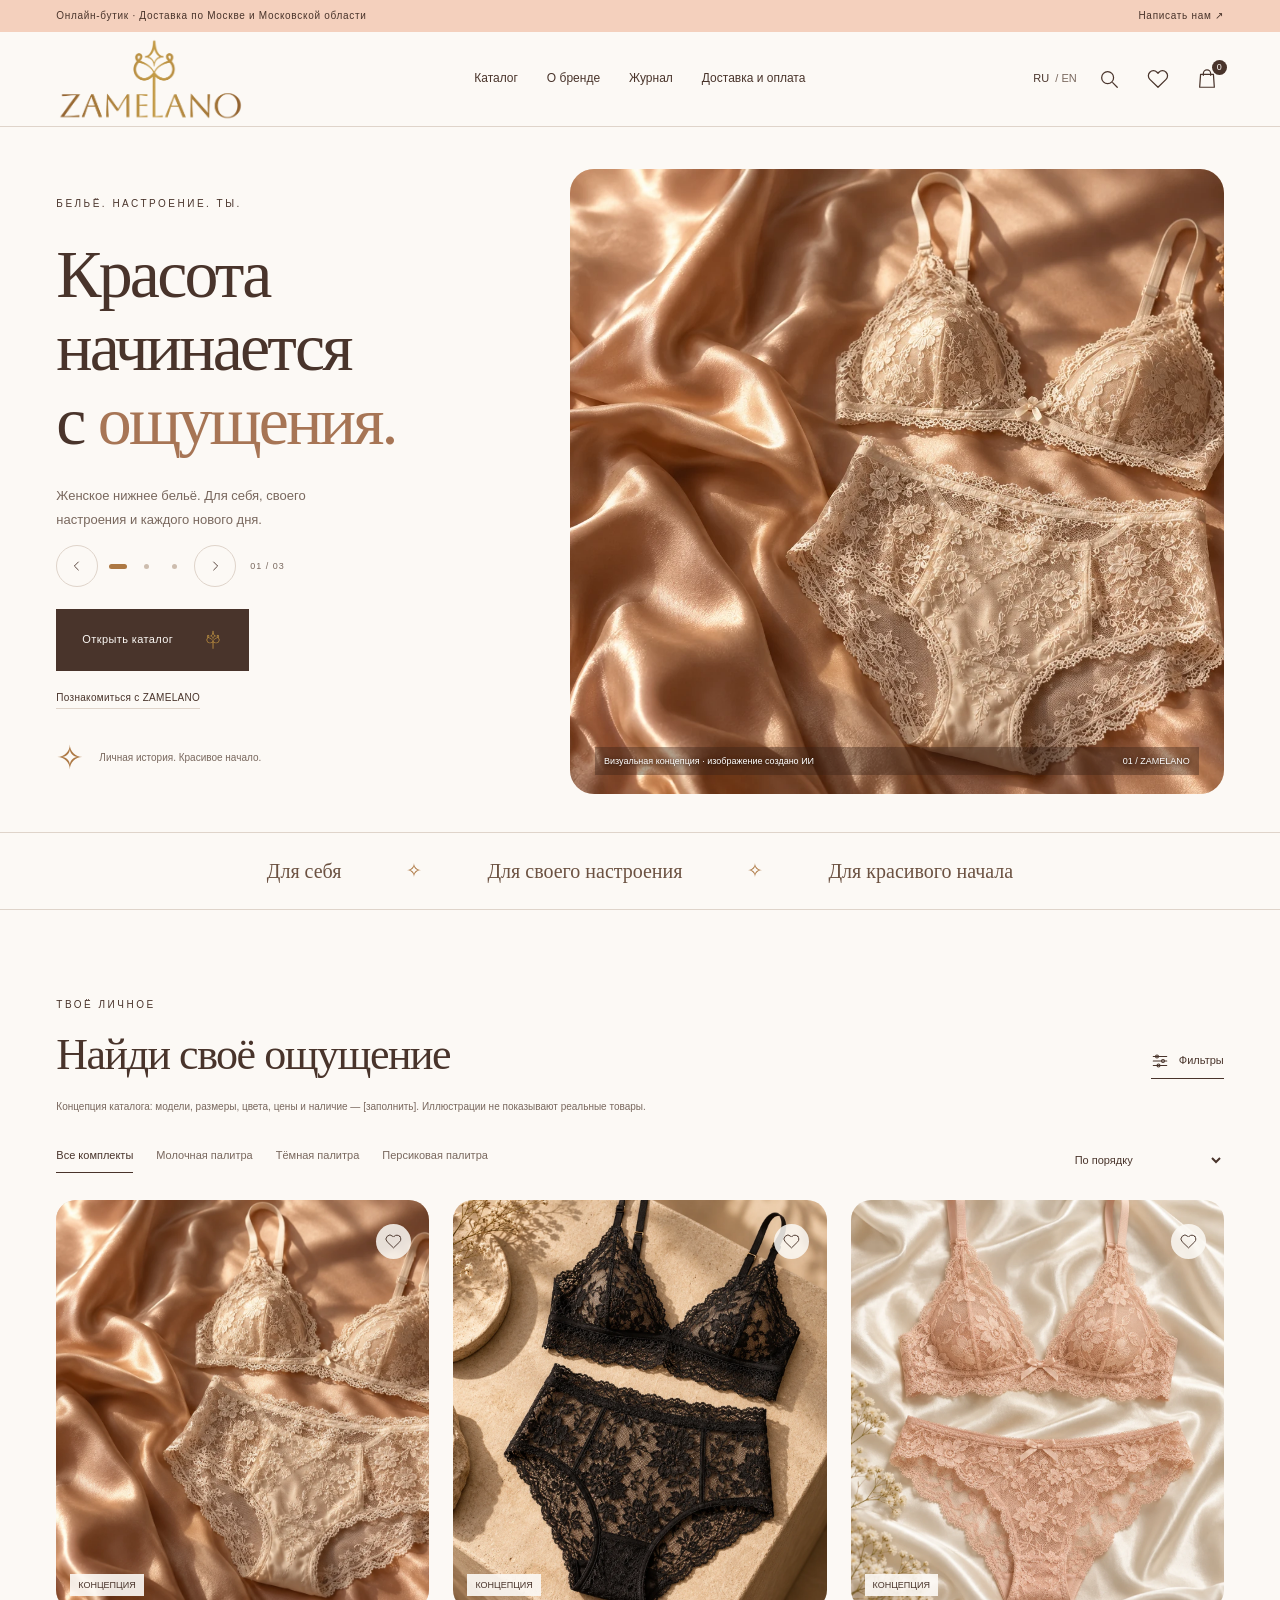
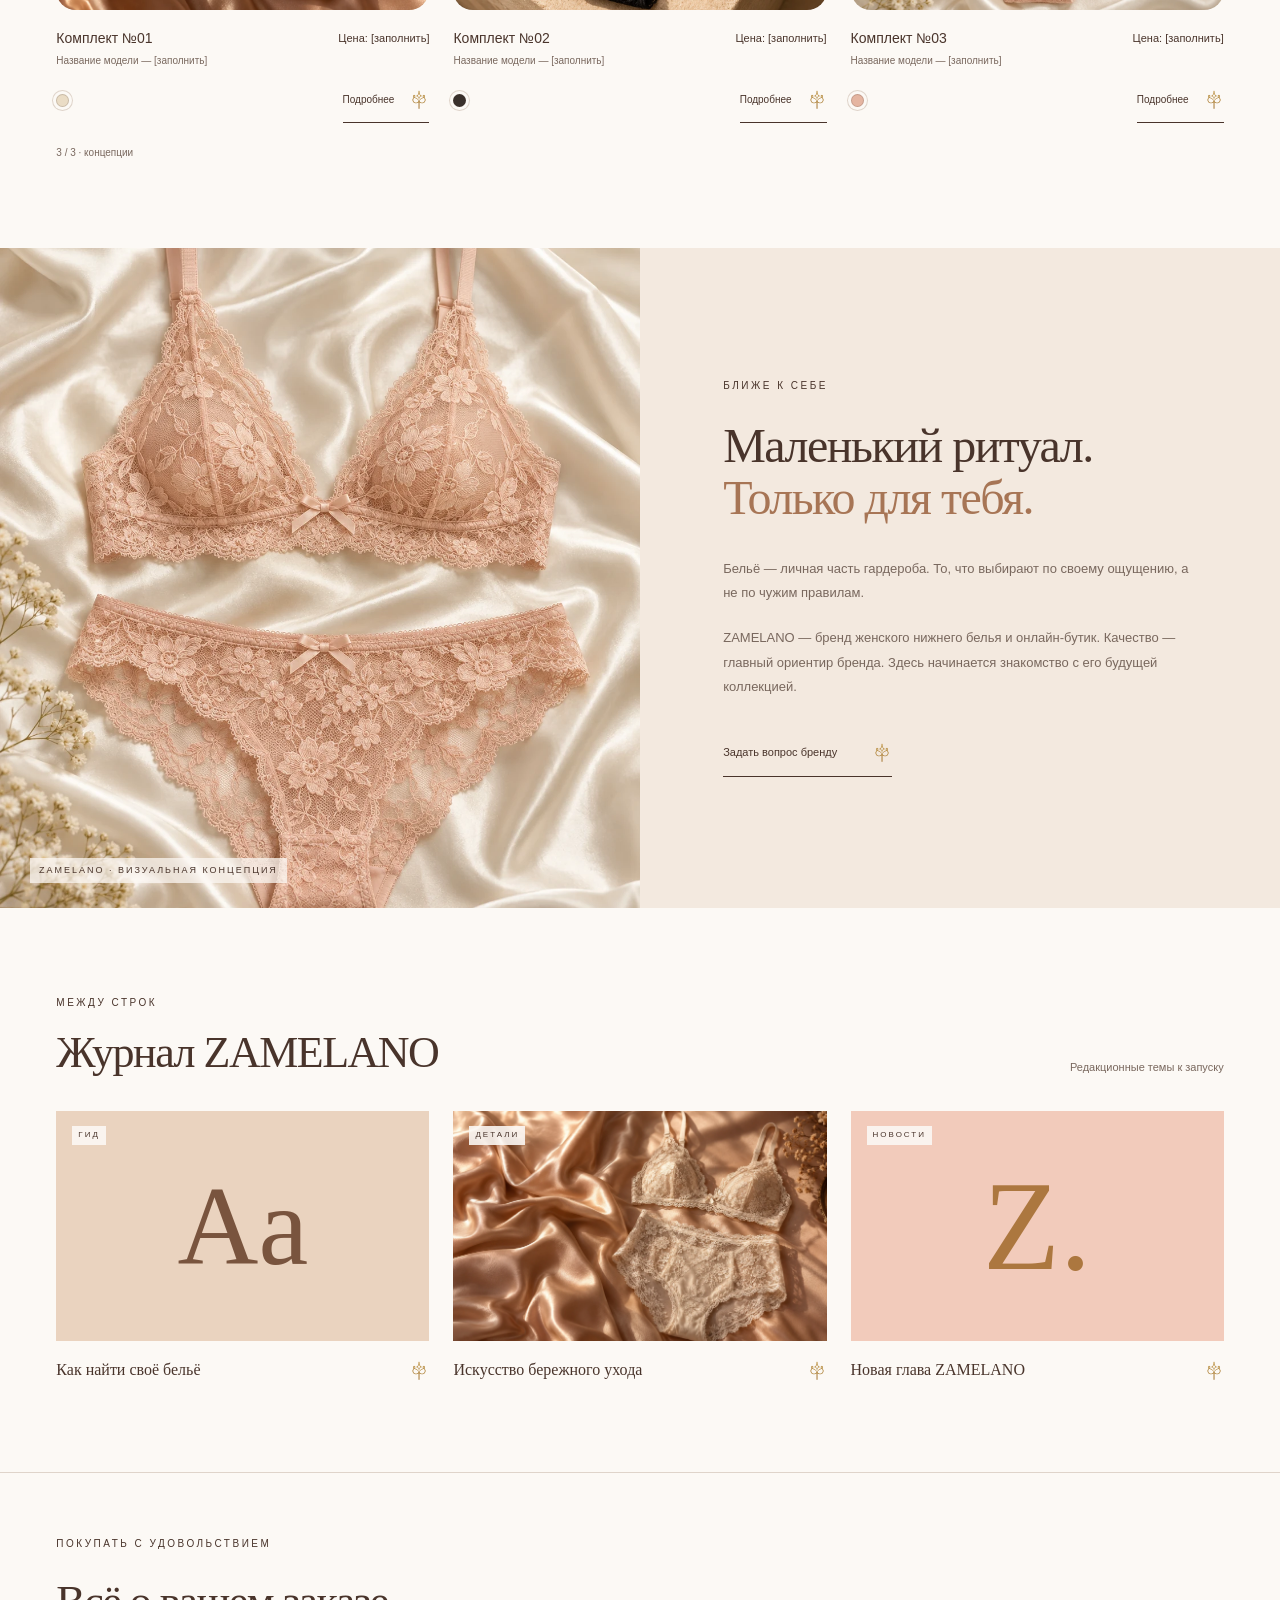
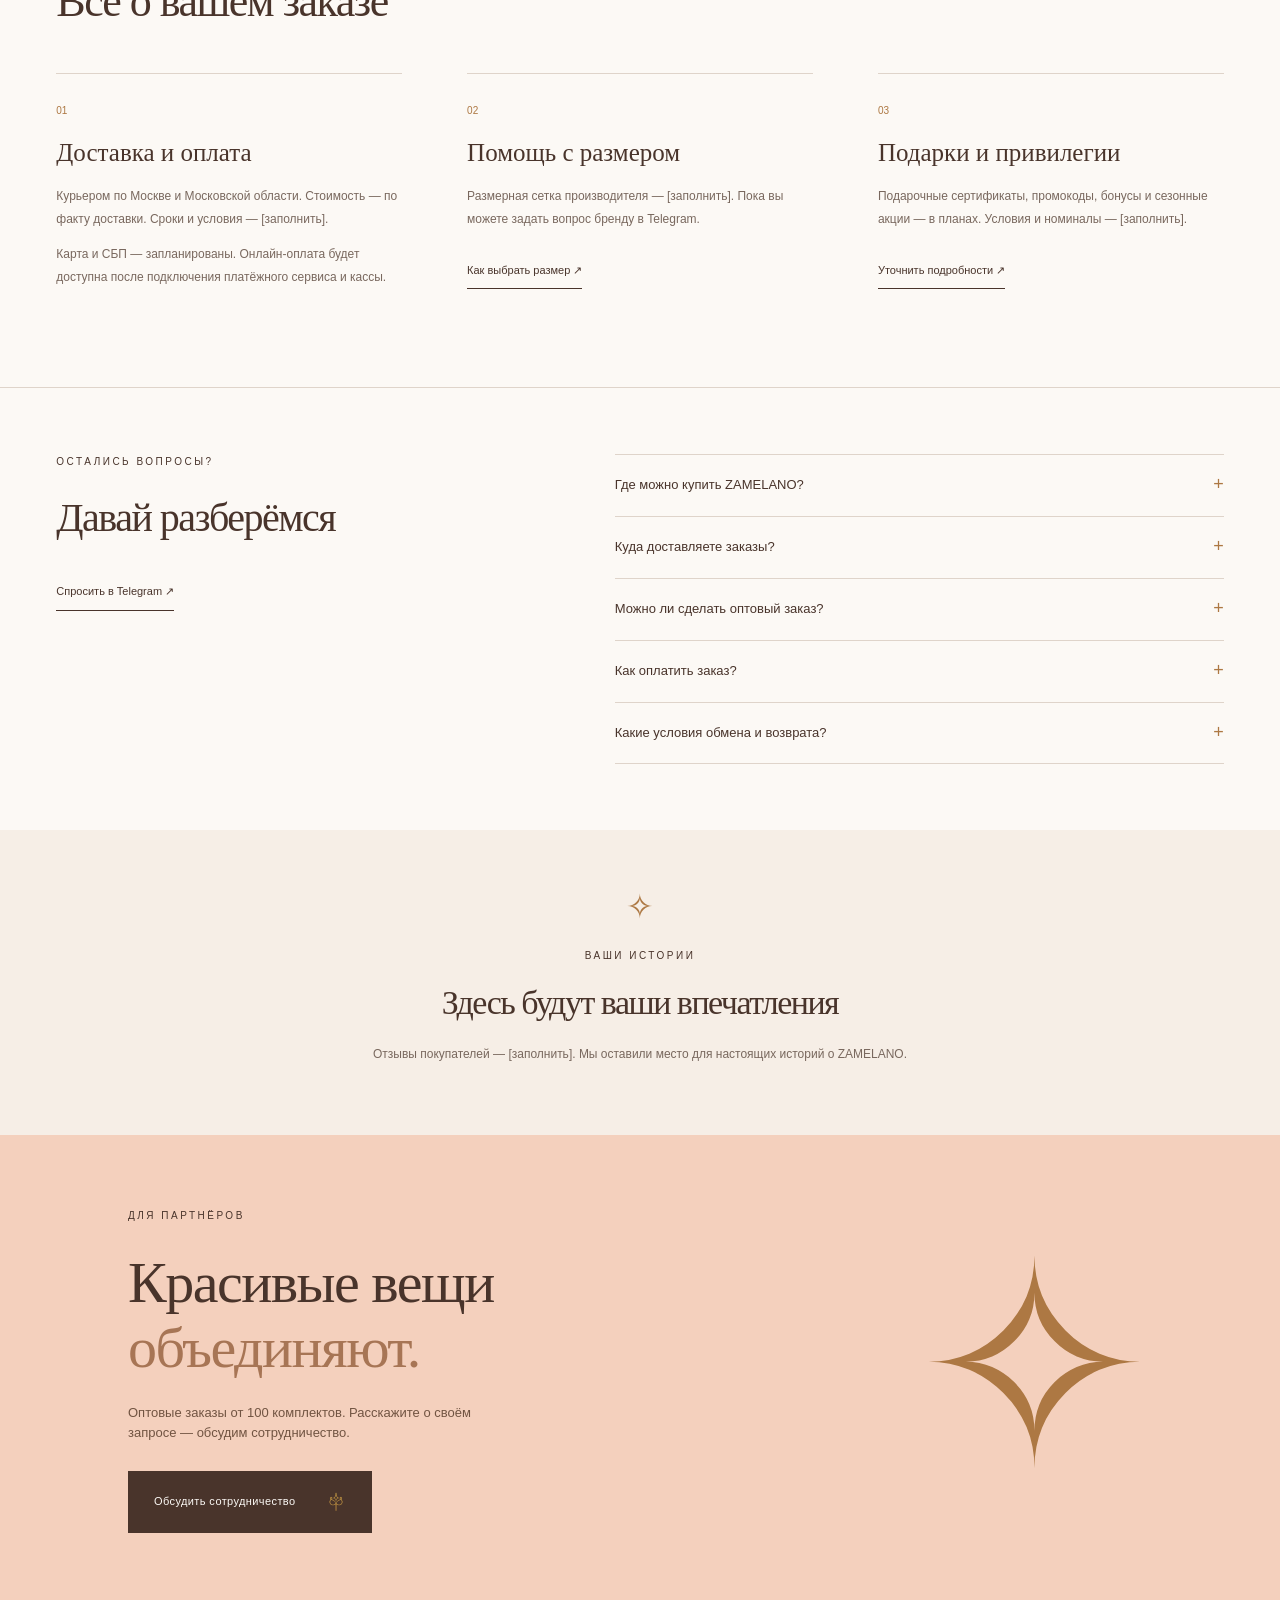
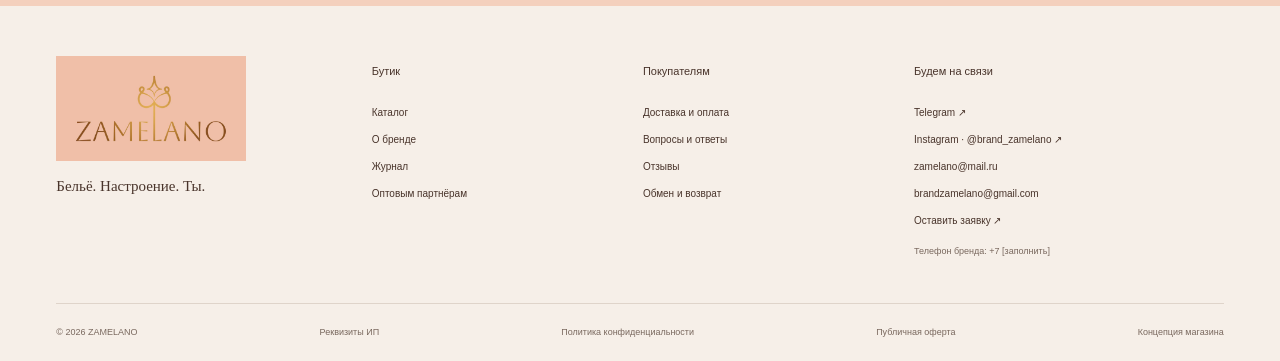
==== commit fbbb9176: "Publish demo from 1bb84db0bac1df0b85b2b7c2cd33c4f3df3957d5" ====
--- a/index.html
+++ b/index.html
@@ -10,7 +10,7 @@
   <meta property="og:description" content="Красота начинается с ощущения. Познакомьтесь с концепцией ZAMELANO.">
   <meta property="og:type" content="website">
   <link rel="icon" href="assets/favicon.svg" type="image/svg+xml">
-  <link rel="stylesheet" href="styles.css?v=a595907082e6">
+  <link rel="stylesheet" href="styles.css?v=03f2c8f3cd6b">
   <link rel="preload" href="assets/ivory.webp" as="image">
   <script src="app.js?v=976d2ab87dea" defer></script>
   <meta name="robots" content="noindex, nofollow, noarchive">
--- a/styles.css
+++ b/styles.css
@@ -1,4 +1,4 @@
-:root{--paper:#fcf9f5;--peach:#f4d0bd;--peach-light:#f9e8dd;--ink:#49342b;--muted:#79685e;--gold:#ad7843;--line:#dfd4ca;--serif:Georgia,'Times New Roman',serif;--sans:Arial,Helvetica,sans-serif}*{box-sizing:border-box}html{scroll-behavior:smooth;scroll-padding-top:110px}body{margin:0;background:var(--paper);color:var(--ink);font-family:var(--sans);font-size:14px;line-height:1.6}body.modal-open{overflow:hidden}button,input,select,textarea{font:inherit;color:inherit}button,a,input,select,textarea{-webkit-tap-highlight-color:transparent}button{cursor:pointer}a{color:inherit;text-decoration:none}button{border:0;background:none}img{max-width:100%;display:block}h1,h2,h3,p{margin-top:0}h1,h2{font-family:var(--serif);font-weight:400;line-height:1.09;letter-spacing:-1.5px}h2{font-size:44px;margin-bottom:24px}h3{font-weight:400;font-size:20px;line-height:1.35}em{font-weight:400;color:#a77555}svg{width:22px;height:22px;fill:none;stroke:currentColor;stroke-width:1.35;stroke-linecap:round;stroke-linejoin:round;flex:none}button:focus-visible,a:focus-visible,input:focus-visible,select:focus-visible,textarea:focus-visible,summary:focus-visible{outline:2px solid var(--gold);outline-offset:5px}button:disabled{opacity:.5;cursor:not-allowed}[hidden]{display:none!important}.sr-only{position:absolute;width:1px;height:1px;margin:-1px;overflow:hidden;clip:rect(0,0,0,0);white-space:nowrap}.svg-defs{position:absolute;width:0;height:0;overflow:hidden}.skip-link{position:fixed;top:-80px;left:20px;padding:10px;background:white;z-index:100}.skip-link:focus{top:10px}.announcement{background:var(--peach);display:flex;justify-content:space-between;gap:20px;padding:8px 4.4%;font-size:10px;letter-spacing:.7px}.announcement a{white-space:nowrap}.header{padding:21px 4.4%;height:95px;display:flex;align-items:center;justify-content:space-between;gap:30px;border-bottom:1px solid var(--line);background:var(--paper);position:sticky;top:0;z-index:20}.wordmark{font-family:var(--serif);font-size:29px;line-height:1;letter-spacing:4px;display:block;color:#916329}.wordmark span{display:block;font-family:var(--sans);font-size:8px;letter-spacing:5px;text-align:center;margin-top:9px;margin-left:-5px}.desktop-nav{display:flex;align-items:center;gap:29px;font-size:12px}.desktop-nav a{position:relative}.desktop-nav a:after{content:'';position:absolute;bottom:-4px;left:0;width:0;height:1px;background:var(--ink);transition:width .2s}.desktop-nav a:hover:after{width:100%}.header-actions{display:flex;gap:15px;align-items:center}.language{font-size:11px;white-space:nowrap;padding:6px 0}.language span{color:var(--muted);margin-left:3px}.icon-button{width:34px;height:36px;display:inline-flex;align-items:center;justify-content:center;position:relative;padding:5px}.count{font-size:9px;border-radius:50%;position:absolute;right:-3px;top:-1px;min-width:15px;height:15px;line-height:15px;text-align:center;background:var(--ink);color:var(--paper)}.mobile-menu{display:none}.hero{display:grid;grid-template-columns:44% 56%;max-width:1600px;margin:auto;min-height:650px;padding:42px 4.4% 38px}.hero-copy{padding:27px 20px 20px 0;display:flex;align-items:flex-start;flex-direction:column}.eyebrow{font-size:10px;letter-spacing:2.5px;margin-bottom:26px;font-weight:400}.hero h1,.hero-slide-title{font-size:clamp(49px,5.3vw,82px);line-height:1.08;margin-bottom:26px;letter-spacing:-2.8px}.hero-description{font-size:13px;max-width:285px;line-height:1.9;color:var(--muted);margin-bottom:30px}.button{display:inline-flex;align-items:center;justify-content:space-between;gap:30px;padding:16px 25px;min-height:53px;font-size:11px;letter-spacing:.4px;border:1px solid transparent;transition:background .2s,transform .2s}.button:hover{transform:translateY(-2px)}.button.primary{color:var(--paper);background:var(--ink)}.button.primary:hover{background:#6d4b39}.button.secondary{border:1px solid var(--ink);background:transparent}.quiet-link{font-size:10px;margin-top:19px;letter-spacing:.3px;border-bottom:1px solid var(--line);padding-bottom:2px}.hero-foot{display:flex;align-items:center;gap:15px;margin-top:auto;padding-top:32px;font-size:10px;color:var(--muted)}.small-star{font-size:33px;color:var(--gold);line-height:1}.hero-visual{position:relative;overflow:hidden;border-radius:24px;min-height:570px;background:#ead3be}.hero-visual>img{width:100%;height:100%;object-fit:cover;object-position:64% center;position:absolute}.image-caption{position:absolute;bottom:19px;left:25px;right:25px;color:#fff;display:flex;justify-content:space-between;font-size:9px;gap:15px;text-shadow:0 1px 4px #211309;background:#37211766;padding:7px 9px}.values-strip{display:flex;align-items:center;justify-content:center;gap:65px;border-top:1px solid var(--line);border-bottom:1px solid var(--line);padding:22px;font-family:var(--serif);font-size:20px;color:#6c5242}.separator{font-size:19px;color:var(--gold)}.section{padding:87px 4.4%;max-width:1600px;margin:auto}.section-heading{display:flex;align-items:flex-end;justify-content:space-between;gap:25px;margin-bottom:20px}.section-heading h2{margin-bottom:0}.section-heading .eyebrow{margin-bottom:18px}.text-button{display:inline-flex;align-items:center;gap:10px;font-size:11px;padding:8px 0;border-bottom:1px solid var(--ink)}.text-button svg{width:18px;height:18px}.catalog-note{font-size:10px;color:var(--muted);max-width:690px;margin-bottom:29px}.catalog-tools{display:flex;justify-content:space-between;align-items:center;gap:20px;margin-bottom:24px}.category-tabs{display:flex;gap:23px;flex-wrap:wrap}.tab{padding:0 0 8px;font-size:11px;color:var(--muted);border-bottom:1px solid transparent}.tab.active{color:var(--ink);border-color:var(--ink)}select{border:0;background:transparent;max-width:100%;padding:9px 19px 9px 3px;font-size:11px}.product-grid{display:grid;grid-template-columns:repeat(3,1fr);gap:24px}.product-card{min-width:0}.product-image-wrap{position:relative;height:410px;overflow:hidden;background:#e7d6c9;border-radius:20px}.product-image-link{display:block;width:100%;height:100%;padding:0}.product-image-link>img{width:100%;height:100%;object-fit:cover;transition:transform .55s}.product-image-link:hover>img{transform:scale(1.04)}.product-card:first-child img{object-position:64% center}.favorite-button{position:absolute;right:18px;top:24px;border-radius:50%;width:35px;height:35px;background:#fcf9f5da;display:flex;align-items:center;justify-content:center}.favorite-button svg{width:17px;height:17px}.favorite-button.selected svg{fill:var(--ink)}.product-badge{position:absolute;bottom:14px;left:14px;font-size:9px;background:#fcf9f5e8;padding:4px 8px;color:var(--ink)}.product-info{display:flex;justify-content:space-between;align-items:flex-start;gap:14px;margin-top:17px}.product-name{font-size:14px;margin:0 0 3px;display:block;text-align:left;padding:0}.product-info p{font-size:10px;color:var(--muted);margin-bottom:9px}.product-price{font-size:11px;white-space:nowrap;padding-top:3px}.product-bottom{display:flex;justify-content:space-between;align-items:center;gap:10px}.swatch{display:block;width:13px;height:13px;border-radius:50%;border:1px solid #49342b33;box-shadow:0 0 0 3px var(--paper),0 0 0 4px #dfd4ca}.product-bottom .text-button{font-size:10px;gap:15px}.result-count{font-size:10px;color:var(--muted);margin:22px 0 0}.filter-panel{background:var(--peach-light);padding:24px;display:grid;grid-template-columns:repeat(5,1fr) auto;gap:20px;margin-bottom:24px}.filter-panel label span{display:block;font-size:10px;letter-spacing:.4px;margin-bottom:6px}.filter-panel select,.filter-panel input{width:100%;padding:9px 0;border-bottom:1px solid var(--line);outline-offset:2px}.filter-panel input{border:0;background:none;border-bottom:1px solid var(--line)}.filter-note{grid-column:1/-1;margin:0;font-size:10px;color:var(--muted)}.search-inline{display:flex;align-items:center;gap:15px;margin:15px 0 30px;padding:12px 0;border-bottom:1px solid var(--line)}.search-inline input{width:100%;border:0;background:none;padding:8px 0}.active-view{display:flex;align-items:center;justify-content:space-between;background:var(--peach-light);padding:12px 20px;margin-bottom:20px}.empty-state{grid-column:1/-1;text-align:center;padding:70px 20px;border:1px solid var(--line)}.empty-state h3{font-family:var(--serif);font-size:28px}.empty-state p{color:var(--muted);font-size:12px}.brand-section{display:grid;grid-template-columns:1fr 1fr;background:#f3e9df}.brand-image{position:relative;height:660px;overflow:hidden}.brand-image img{width:100%;height:100%;object-fit:cover;object-position:center 51%}.vertical-caption{position:absolute;bottom:25px;left:30px;font-size:9px;letter-spacing:2px;background:#fcf9f5bb;padding:5px 9px}.brand-copy{align-self:center;padding:65px 13%;max-width:720px}.brand-copy h2{font-size:48px;margin-bottom:32px}.brand-copy p:not(.eyebrow){color:var(--muted);font-size:13px;line-height:1.9;margin-bottom:20px}.underlined-link{display:inline-flex;align-items:center;justify-content:space-between;gap:35px;border-bottom:1px solid var(--ink);padding:9px 0;font-size:11px;background:none;margin-top:10px}.journal-grid{display:grid;grid-template-columns:repeat(3,1fr);gap:24px;margin-top:35px}.journal-card{text-align:left;padding:0;display:block}.journal-art{display:flex;position:relative;width:100%;height:230px;align-items:center;justify-content:center;overflow:hidden}.art-fit{background:#ead3bf;color:#79543e;font-family:var(--serif);font-style:italic;font-size:112px}.art-care img{width:100%;height:100%;object-fit:cover;object-position:35% 45%}.art-news{background:#f2cbbb;color:#ac773f;font-family:var(--serif);font-size:126px;font-weight:400}.journal-tag{font-family:var(--sans);font-style:normal;position:absolute;top:15px;left:16px;font-size:8px;letter-spacing:2px;padding:3px 6px;background:#fcf9f5e3;color:var(--ink)}.journal-bottom{font-size:16px;font-family:var(--serif);display:flex;justify-content:space-between;gap:15px;padding-top:16px}.subtle{font-size:11px;color:var(--muted)}.service-section{padding-top:63px;border-top:1px solid var(--line)}.service-grid{display:grid;grid-template-columns:repeat(3,1fr);gap:65px;padding-top:23px}.service-grid article{position:relative;border-top:1px solid var(--line);padding-top:29px}.service-number{color:var(--gold);font-size:10px;display:block;margin-bottom:17px}.service-grid h3{font-family:var(--serif);font-size:25px;margin-bottom:15px}.service-grid p{color:var(--muted);font-size:12px;line-height:1.9}.faq-section{display:grid;grid-template-columns:1fr 1.3fr;gap:90px;border-top:1px solid var(--line);padding-top:66px;padding-bottom:66px}.faq-section h2{font-size:40px}.faq-list{border-top:1px solid var(--line)}details{border-bottom:1px solid var(--line)}summary{cursor:pointer;list-style:none;display:flex;justify-content:space-between;gap:20px;padding:20px 0;font-size:13px}summary::-webkit-details-marker{display:none}summary:after{content:'+';font-size:18px;color:var(--gold);line-height:1}details[open] summary:after{content:'−'}details p{font-size:12px;color:var(--muted);padding:0 25px 16px 0;line-height:1.9;margin:0}.reviews-section{text-align:center;padding-top:60px;padding-bottom:70px;background:#f6eee6;max-width:none}.reviews-section .small-star{display:block;margin-bottom:25px}.reviews-section .eyebrow{margin-bottom:20px}.reviews-section h2{font-size:34px}.reviews-section p:last-child{font-size:12px;color:var(--muted);margin:0}.wholesale-section{background:var(--peach);padding:73px 10%;display:flex;justify-content:space-between;align-items:center;gap:40px}.wholesale-section>div{max-width:570px}.wholesale-section h2{font-size:58px;line-height:1.13;margin-bottom:22px}.wholesale-section p:not(.eyebrow){font-size:13px;max-width:370px;margin-bottom:27px;color:#715442}.wholesale-motif{font-family:var(--serif);font-size:280px;font-weight:normal;color:#ad7843;line-height:1}footer{padding:58px 4.4% 0;background:#f6efe8}.footer-main{display:grid;grid-template-columns:1.2fr 1fr 1fr 1.4fr;gap:50px;padding-bottom:45px}.footer-brand img{width:190px;height:auto;object-fit:contain;mix-blend-mode:multiply;margin-top:-8px}.footer-brand p{font-family:var(--serif);font-size:15px;margin-top:13px}.footer-main h3{font-size:11px;margin-bottom:20px}.footer-main a,.footer-link{display:block;font-size:10px;line-height:2.7;text-align:left;padding:0}.footer-pending{display:block;font-size:9px;color:var(--muted);margin-top:10px}.footer-bottom{display:flex;justify-content:space-between;align-items:center;gap:16px;border-top:1px solid var(--line);padding:21px 0;font-size:9px;color:var(--muted)}.footer-bottom button{font-size:9px;padding:0}.footer-main a:hover,.footer-link:hover,.footer-bottom button:hover{text-decoration:underline}dialog{border:0;background:var(--paper);color:var(--ink);padding:40px;box-shadow:0 20px 80px #23140b40;max-height:94dvh;max-width:calc(100% - 36px);overflow:auto}dialog::backdrop{background:#281b1490;backdrop-filter:blur(3px)}.close-button{position:absolute;top:16px;right:17px;z-index:3;background:var(--paper);border-radius:50%}.product-dialog{width:930px;padding:0}.product-detail-grid{display:grid;grid-template-columns:1fr 1fr}.detail-image{height:650px;width:100%;object-fit:cover}.detail-copy{padding:50px 35px 35px}.detail-copy h2{font-size:36px;letter-spacing:-1px;margin:16px 0}.detail-copy .eyebrow{font-size:9px;letter-spacing:1.5px}.detail-copy p{font-size:12px;color:var(--muted)}.detail-price{font-size:17px!important;color:var(--ink)!important;margin:22px 0}.detail-fields{display:grid;grid-template-columns:1fr 1fr;gap:18px;margin:26px 0}.detail-fields label span{display:block;font-size:11px;margin-bottom:6px}.detail-fields select{width:100%;border-bottom:1px solid var(--line)}.detail-copy .button{width:100%;margin-top:20px}.detail-note{font-size:10px!important;margin-top:20px}.drawer{position:fixed;left:auto;right:0;top:0;bottom:0;margin:0;max-height:100dvh;height:100dvh;width:480px;max-width:100%;padding:30px}.drawer-heading{display:flex;justify-content:space-between;align-items:center;margin-bottom:25px;border-bottom:1px solid var(--line);padding-bottom:15px}.drawer-heading h2{font-size:34px;margin:0}.cart-line{display:grid;grid-template-columns:85px 1fr;gap:17px;padding:22px 0;border-bottom:1px solid var(--line)}.cart-line img{width:85px;height:115px;object-fit:cover}.cart-line h3{font-size:13px;margin-bottom:5px}.cart-line p{font-size:10px;color:var(--muted);margin-bottom:8px}.cart-line-bottom{display:flex;justify-content:space-between;align-items:center}.quantity-control{display:flex;align-items:center;border:1px solid var(--line)}.quantity-control button{width:27px;height:28px;padding:0}.quantity-control span{width:28px;text-align:center;font-size:11px}.remove-item{font-size:10px;text-decoration:underline}.cart-summary{margin-top:28px}.cart-total{display:flex;justify-content:space-between;font-size:14px}.cart-summary p{font-size:11px;color:var(--muted)}.cart-summary .button{width:100%;margin-top:20px}.cart-empty{padding:60px 0;text-align:center}.cart-empty svg{width:44px;height:44px;margin-bottom:20px}.cart-empty h3{font-family:var(--serif);font-size:29px}.cart-empty p{font-size:12px;color:var(--muted)}.request-dialog{width:640px;padding:47px}.request-dialog h2{font-size:38px}.form-grid{display:grid;grid-template-columns:1fr 1fr;gap:20px;margin:25px 0}.form-grid label>span{font-size:11px;display:block;margin-bottom:7px}.form-grid input,.form-grid textarea,.form-grid select{width:100%;border:1px solid var(--line);background:transparent;border-radius:0;padding:11px;font-size:12px}.full-width{grid-column:1/-1}.consent{display:flex;gap:10px;font-size:10px;align-items:flex-start}.consent input{margin:2px 0;accent-color:var(--ink)}.micro{font-size:9px;color:var(--muted);line-height:1.7;margin:14px 0 22px}.request-dialog .button{width:100%}.request-status{padding:15px;background:var(--peach-light);font-size:12px}.request-dialog #request-text{width:100%;border:1px solid var(--line);padding:15px;background:none;font-size:12px;resize:vertical}.request-buttons{display:flex;gap:10px;margin:18px 0}.request-buttons .button{padding:13px 17px;font-size:10px;justify-content:center}.content-dialog{width:740px;padding:55px}.content-dialog h2{font-size:39px}.content-dialog h3{font-family:var(--serif);font-size:23px;margin:26px 0 13px}.content-dialog p,.content-dialog li{font-size:13px;line-height:1.9;color:var(--muted)}.content-dialog dl{margin:20px 0}.content-dialog dt{font-size:10px;margin-top:15px;color:var(--muted)}.content-dialog dd{font-size:13px;margin-left:0;overflow-wrap:anywhere}.notice{background:var(--peach-light);padding:16px;margin:20px 0;font-size:11px!important}.menu-drawer nav{display:flex;flex-direction:column;gap:22px;font-family:var(--serif);font-size:25px}.toast{position:fixed;bottom:24px;left:50%;transform:translateX(-50%);z-index:100;background:var(--ink);color:var(--paper);font-size:12px;padding:15px 25px;max-width:90%;text-align:center;box-shadow:0 4px 25px #24160d30}.noscript{padding:25px;background:var(--peach)}
+:root{--paper:#fcf9f5;--peach:#f4d0bd;--peach-light:#f9e8dd;--ink:#49342b;--muted:#79685e;--gold:#ad7843;--line:#dfd4ca;--serif:Georgia,'Times New Roman',serif;--sans:Arial,Helvetica,sans-serif}*{box-sizing:border-box}html{scroll-behavior:smooth;scroll-padding-top:110px}body{margin:0;background:var(--paper);color:var(--ink);font-family:var(--sans);font-size:14px;line-height:1.6}body.modal-open{overflow:hidden}button,input,select,textarea{font:inherit;color:inherit}button,a,input,select,textarea{-webkit-tap-highlight-color:transparent}button{cursor:pointer}a{color:inherit;text-decoration:none}button{border:0;background:none}img{max-width:100%;display:block}h1,h2,h3,p{margin-top:0}h1,h2{font-family:var(--serif);font-weight:400;line-height:1.09;letter-spacing:-1.5px}h2{font-size:44px;margin-bottom:24px}h3{font-weight:400;font-size:20px;line-height:1.35}em{font-style:normal;font-weight:400;color:#a77555}svg{width:22px;height:22px;fill:none;stroke:currentColor;stroke-width:1.35;stroke-linecap:round;stroke-linejoin:round;flex:none}button:focus-visible,a:focus-visible,input:focus-visible,select:focus-visible,textarea:focus-visible,summary:focus-visible{outline:2px solid var(--gold);outline-offset:5px}button:disabled{opacity:.5;cursor:not-allowed}[hidden]{display:none!important}.sr-only{position:absolute;width:1px;height:1px;margin:-1px;overflow:hidden;clip:rect(0,0,0,0);white-space:nowrap}.svg-defs{position:absolute;width:0;height:0;overflow:hidden}.skip-link{position:fixed;top:-80px;left:20px;padding:10px;background:white;z-index:100}.skip-link:focus{top:10px}.announcement{background:var(--peach);display:flex;justify-content:space-between;gap:20px;padding:8px 4.4%;font-size:10px;letter-spacing:.7px}.announcement a{white-space:nowrap}.header{padding:21px 4.4%;height:95px;display:flex;align-items:center;justify-content:space-between;gap:30px;border-bottom:1px solid var(--line);background:var(--paper);position:sticky;top:0;z-index:20}.wordmark{font-family:var(--serif);font-size:29px;line-height:1;letter-spacing:4px;display:block;color:#916329}.wordmark span{display:block;font-family:var(--sans);font-size:8px;letter-spacing:5px;text-align:center;margin-top:9px;margin-left:-5px}.desktop-nav{display:flex;align-items:center;gap:29px;font-size:12px}.desktop-nav a{position:relative}.desktop-nav a:after{content:'';position:absolute;bottom:-4px;left:0;width:0;height:1px;background:var(--ink);transition:width .2s}.desktop-nav a:hover:after{width:100%}.header-actions{display:flex;gap:15px;align-items:center}.language{font-size:11px;white-space:nowrap;padding:6px 0}.language span{color:var(--muted);margin-left:3px}.icon-button{width:34px;height:36px;display:inline-flex;align-items:center;justify-content:center;position:relative;padding:5px}.count{font-size:9px;border-radius:50%;position:absolute;right:-3px;top:-1px;min-width:15px;height:15px;line-height:15px;text-align:center;background:var(--ink);color:var(--paper)}.mobile-menu{display:none}.hero{display:grid;grid-template-columns:44% 56%;max-width:1600px;margin:auto;min-height:650px;padding:42px 4.4% 38px}.hero-copy{padding:27px 20px 20px 0;display:flex;align-items:flex-start;flex-direction:column}.eyebrow{font-size:10px;letter-spacing:2.5px;margin-bottom:26px;font-weight:400}.hero h1,.hero-slide-title{font-size:clamp(49px,5.3vw,82px);line-height:1.08;margin-bottom:26px;letter-spacing:-2.8px}.hero-description{font-size:13px;max-width:285px;line-height:1.9;color:var(--muted);margin-bottom:30px}.button{display:inline-flex;align-items:center;justify-content:space-between;gap:30px;padding:16px 25px;min-height:53px;font-size:11px;letter-spacing:.4px;border:1px solid transparent;transition:background .2s,transform .2s}.button:hover{transform:translateY(-2px)}.button.primary{color:var(--paper);background:var(--ink)}.button.primary:hover{background:#6d4b39}.button.secondary{border:1px solid var(--ink);background:transparent}.quiet-link{font-size:10px;margin-top:19px;letter-spacing:.3px;border-bottom:1px solid var(--line);padding-bottom:2px}.hero-foot{display:flex;align-items:center;gap:15px;margin-top:auto;padding-top:32px;font-size:10px;color:var(--muted)}.small-star{font-size:33px;color:var(--gold);line-height:1}.hero-visual{position:relative;overflow:hidden;border-radius:24px;min-height:570px;background:#ead3be}.hero-visual>img{width:100%;height:100%;object-fit:cover;object-position:64% center;position:absolute}.image-caption{position:absolute;bottom:19px;left:25px;right:25px;color:#fff;display:flex;justify-content:space-between;font-size:9px;gap:15px;text-shadow:0 1px 4px #211309;background:#37211766;padding:7px 9px}.values-strip{display:flex;align-items:center;justify-content:center;gap:65px;border-top:1px solid var(--line);border-bottom:1px solid var(--line);padding:22px;font-family:var(--serif);font-size:20px;color:#6c5242}.separator{font-size:19px;color:var(--gold)}.section{padding:87px 4.4%;max-width:1600px;margin:auto}.section-heading{display:flex;align-items:flex-end;justify-content:space-between;gap:25px;margin-bottom:20px}.section-heading h2{margin-bottom:0}.section-heading .eyebrow{margin-bottom:18px}.text-button{display:inline-flex;align-items:center;gap:10px;font-size:11px;padding:8px 0;border-bottom:1px solid var(--ink)}.text-button svg{width:18px;height:18px}.catalog-note{font-size:10px;color:var(--muted);max-width:690px;margin-bottom:29px}.catalog-tools{display:flex;justify-content:space-between;align-items:center;gap:20px;margin-bottom:24px}.category-tabs{display:flex;gap:23px;flex-wrap:wrap}.tab{padding:0 0 8px;font-size:11px;color:var(--muted);border-bottom:1px solid transparent}.tab.active{color:var(--ink);border-color:var(--ink)}select{border:0;background:transparent;max-width:100%;padding:9px 19px 9px 3px;font-size:11px}.product-grid{display:grid;grid-template-columns:repeat(3,1fr);gap:24px}.product-card{min-width:0}.product-image-wrap{position:relative;height:410px;overflow:hidden;background:#e7d6c9;border-radius:20px}.product-image-link{display:block;width:100%;height:100%;padding:0}.product-image-link>img{width:100%;height:100%;object-fit:cover;transition:transform .55s}.product-image-link:hover>img{transform:scale(1.04)}.product-card:first-child img{object-position:64% center}.favorite-button{position:absolute;right:18px;top:24px;border-radius:50%;width:35px;height:35px;background:#fcf9f5da;display:flex;align-items:center;justify-content:center}.favorite-button svg{width:17px;height:17px}.favorite-button.selected svg{fill:var(--ink)}.product-badge{position:absolute;bottom:14px;left:14px;font-size:9px;background:#fcf9f5e8;padding:4px 8px;color:var(--ink)}.product-info{display:flex;justify-content:space-between;align-items:flex-start;gap:14px;margin-top:17px}.product-name{font-size:14px;margin:0 0 3px;display:block;text-align:left;padding:0}.product-info p{font-size:10px;color:var(--muted);margin-bottom:9px}.product-price{font-size:11px;white-space:nowrap;padding-top:3px}.product-bottom{display:flex;justify-content:space-between;align-items:center;gap:10px}.swatch{display:block;width:13px;height:13px;border-radius:50%;border:1px solid #49342b33;box-shadow:0 0 0 3px var(--paper),0 0 0 4px #dfd4ca}.product-bottom .text-button{font-size:10px;gap:15px}.result-count{font-size:10px;color:var(--muted);margin:22px 0 0}.filter-panel{background:var(--peach-light);padding:24px;display:grid;grid-template-columns:repeat(5,1fr) auto;gap:20px;margin-bottom:24px}.filter-panel label span{display:block;font-size:10px;letter-spacing:.4px;margin-bottom:6px}.filter-panel select,.filter-panel input{width:100%;padding:9px 0;border-bottom:1px solid var(--line);outline-offset:2px}.filter-panel input{border:0;background:none;border-bottom:1px solid var(--line)}.filter-note{grid-column:1/-1;margin:0;font-size:10px;color:var(--muted)}.search-inline{display:flex;align-items:center;gap:15px;margin:15px 0 30px;padding:12px 0;border-bottom:1px solid var(--line)}.search-inline input{width:100%;border:0;background:none;padding:8px 0}.active-view{display:flex;align-items:center;justify-content:space-between;background:var(--peach-light);padding:12px 20px;margin-bottom:20px}.empty-state{grid-column:1/-1;text-align:center;padding:70px 20px;border:1px solid var(--line)}.empty-state h3{font-family:var(--serif);font-size:28px}.empty-state p{color:var(--muted);font-size:12px}.brand-section{display:grid;grid-template-columns:1fr 1fr;background:#f3e9df}.brand-image{position:relative;height:660px;overflow:hidden}.brand-image img{width:100%;height:100%;object-fit:cover;object-position:center 51%}.vertical-caption{position:absolute;bottom:25px;left:30px;font-size:9px;letter-spacing:2px;background:#fcf9f5bb;padding:5px 9px}.brand-copy{align-self:center;padding:65px 13%;max-width:720px}.brand-copy h2{font-size:48px;margin-bottom:32px}.brand-copy p:not(.eyebrow){color:var(--muted);font-size:13px;line-height:1.9;margin-bottom:20px}.underlined-link{display:inline-flex;align-items:center;justify-content:space-between;gap:35px;border-bottom:1px solid var(--ink);padding:9px 0;font-size:11px;background:none;margin-top:10px}.journal-grid{display:grid;grid-template-columns:repeat(3,1fr);gap:24px;margin-top:35px}.journal-card{text-align:left;padding:0;display:block}.journal-art{display:flex;position:relative;width:100%;height:230px;align-items:center;justify-content:center;overflow:hidden}.art-fit{background:#ead3bf;color:#79543e;font-family:var(--serif);font-style:normal;font-size:112px}.art-care img{width:100%;height:100%;object-fit:cover;object-position:35% 45%}.art-news{background:#f2cbbb;color:#ac773f;font-family:var(--serif);font-size:126px;font-weight:400}.journal-tag{font-family:var(--sans);font-style:normal;position:absolute;top:15px;left:16px;font-size:8px;letter-spacing:2px;padding:3px 6px;background:#fcf9f5e3;color:var(--ink)}.journal-bottom{font-size:16px;font-family:var(--serif);display:flex;justify-content:space-between;gap:15px;padding-top:16px}.subtle{font-size:11px;color:var(--muted)}.service-section{padding-top:63px;border-top:1px solid var(--line)}.service-grid{display:grid;grid-template-columns:repeat(3,1fr);gap:65px;padding-top:23px}.service-grid article{position:relative;border-top:1px solid var(--line);padding-top:29px}.service-number{color:var(--gold);font-size:10px;display:block;margin-bottom:17px}.service-grid h3{font-family:var(--serif);font-size:25px;margin-bottom:15px}.service-grid p{color:var(--muted);font-size:12px;line-height:1.9}.faq-section{display:grid;grid-template-columns:1fr 1.3fr;gap:90px;border-top:1px solid var(--line);padding-top:66px;padding-bottom:66px}.faq-section h2{font-size:40px}.faq-list{border-top:1px solid var(--line)}details{border-bottom:1px solid var(--line)}summary{cursor:pointer;list-style:none;display:flex;justify-content:space-between;gap:20px;padding:20px 0;font-size:13px}summary::-webkit-details-marker{display:none}summary:after{content:'+';font-size:18px;color:var(--gold);line-height:1}details[open] summary:after{content:'−'}details p{font-size:12px;color:var(--muted);padding:0 25px 16px 0;line-height:1.9;margin:0}.reviews-section{text-align:center;padding-top:60px;padding-bottom:70px;background:#f6eee6;max-width:none}.reviews-section .small-star{display:block;margin-bottom:25px}.reviews-section .eyebrow{margin-bottom:20px}.reviews-section h2{font-size:34px}.reviews-section p:last-child{font-size:12px;color:var(--muted);margin:0}.wholesale-section{background:var(--peach);padding:73px 10%;display:flex;justify-content:space-between;align-items:center;gap:40px}.wholesale-section>div{max-width:570px}.wholesale-section h2{font-size:58px;line-height:1.13;margin-bottom:22px}.wholesale-section p:not(.eyebrow){font-size:13px;max-width:370px;margin-bottom:27px;color:#715442}.wholesale-motif{font-family:var(--serif);font-size:280px;font-weight:normal;color:#ad7843;line-height:1}footer{padding:58px 4.4% 0;background:#f6efe8}.footer-main{display:grid;grid-template-columns:1.2fr 1fr 1fr 1.4fr;gap:50px;padding-bottom:45px}.footer-brand img{width:190px;height:auto;object-fit:contain;mix-blend-mode:multiply;margin-top:-8px}.footer-brand p{font-family:var(--serif);font-size:15px;margin-top:13px}.footer-main h3{font-size:11px;margin-bottom:20px}.footer-main a,.footer-link{display:block;font-size:10px;line-height:2.7;text-align:left;padding:0}.footer-pending{display:block;font-size:9px;color:var(--muted);margin-top:10px}.footer-bottom{display:flex;justify-content:space-between;align-items:center;gap:16px;border-top:1px solid var(--line);padding:21px 0;font-size:9px;color:var(--muted)}.footer-bottom button{font-size:9px;padding:0}.footer-main a:hover,.footer-link:hover,.footer-bottom button:hover{text-decoration:underline}dialog{border:0;background:var(--paper);color:var(--ink);padding:40px;box-shadow:0 20px 80px #23140b40;max-height:94dvh;max-width:calc(100% - 36px);overflow:auto}dialog::backdrop{background:#281b1490;backdrop-filter:blur(3px)}.close-button{position:absolute;top:16px;right:17px;z-index:3;background:var(--paper);border-radius:50%}.product-dialog{width:930px;padding:0}.product-detail-grid{display:grid;grid-template-columns:1fr 1fr}.detail-image{height:650px;width:100%;object-fit:cover}.detail-copy{padding:50px 35px 35px}.detail-copy h2{font-size:36px;letter-spacing:-1px;margin:16px 0}.detail-copy .eyebrow{font-size:9px;letter-spacing:1.5px}.detail-copy p{font-size:12px;color:var(--muted)}.detail-price{font-size:17px!important;color:var(--ink)!important;margin:22px 0}.detail-fields{display:grid;grid-template-columns:1fr 1fr;gap:18px;margin:26px 0}.detail-fields label span{display:block;font-size:11px;margin-bottom:6px}.detail-fields select{width:100%;border-bottom:1px solid var(--line)}.detail-copy .button{width:100%;margin-top:20px}.detail-note{font-size:10px!important;margin-top:20px}.drawer{position:fixed;left:auto;right:0;top:0;bottom:0;margin:0;max-height:100dvh;height:100dvh;width:480px;max-width:100%;padding:30px}.drawer-heading{display:flex;justify-content:space-between;align-items:center;margin-bottom:25px;border-bottom:1px solid var(--line);padding-bottom:15px}.drawer-heading h2{font-size:34px;margin:0}.cart-line{display:grid;grid-template-columns:85px 1fr;gap:17px;padding:22px 0;border-bottom:1px solid var(--line)}.cart-line img{width:85px;height:115px;object-fit:cover}.cart-line h3{font-size:13px;margin-bottom:5px}.cart-line p{font-size:10px;color:var(--muted);margin-bottom:8px}.cart-line-bottom{display:flex;justify-content:space-between;align-items:center}.quantity-control{display:flex;align-items:center;border:1px solid var(--line)}.quantity-control button{width:27px;height:28px;padding:0}.quantity-control span{width:28px;text-align:center;font-size:11px}.remove-item{font-size:10px;text-decoration:underline}.cart-summary{margin-top:28px}.cart-total{display:flex;justify-content:space-between;font-size:14px}.cart-summary p{font-size:11px;color:var(--muted)}.cart-summary .button{width:100%;margin-top:20px}.cart-empty{padding:60px 0;text-align:center}.cart-empty svg{width:44px;height:44px;margin-bottom:20px}.cart-empty h3{font-family:var(--serif);font-size:29px}.cart-empty p{font-size:12px;color:var(--muted)}.request-dialog{width:640px;padding:47px}.request-dialog h2{font-size:38px}.form-grid{display:grid;grid-template-columns:1fr 1fr;gap:20px;margin:25px 0}.form-grid label>span{font-size:11px;display:block;margin-bottom:7px}.form-grid input,.form-grid textarea,.form-grid select{width:100%;border:1px solid var(--line);background:transparent;border-radius:0;padding:11px;font-size:12px}.full-width{grid-column:1/-1}.consent{display:flex;gap:10px;font-size:10px;align-items:flex-start}.consent input{margin:2px 0;accent-color:var(--ink)}.micro{font-size:9px;color:var(--muted);line-height:1.7;margin:14px 0 22px}.request-dialog .button{width:100%}.request-status{padding:15px;background:var(--peach-light);font-size:12px}.request-dialog #request-text{width:100%;border:1px solid var(--line);padding:15px;background:none;font-size:12px;resize:vertical}.request-buttons{display:flex;gap:10px;margin:18px 0}.request-buttons .button{padding:13px 17px;font-size:10px;justify-content:center}.content-dialog{width:740px;padding:55px}.content-dialog h2{font-size:39px}.content-dialog h3{font-family:var(--serif);font-size:23px;margin:26px 0 13px}.content-dialog p,.content-dialog li{font-size:13px;line-height:1.9;color:var(--muted)}.content-dialog dl{margin:20px 0}.content-dialog dt{font-size:10px;margin-top:15px;color:var(--muted)}.content-dialog dd{font-size:13px;margin-left:0;overflow-wrap:anywhere}.notice{background:var(--peach-light);padding:16px;margin:20px 0;font-size:11px!important}.menu-drawer nav{display:flex;flex-direction:column;gap:22px;font-family:var(--serif);font-size:25px}.toast{position:fixed;bottom:24px;left:50%;transform:translateX(-50%);z-index:100;background:var(--ink);color:var(--paper);font-size:12px;padding:15px 25px;max-width:90%;text-align:center;box-shadow:0 4px 25px #24160d30}.noscript{padding:25px;background:var(--peach)}
 @media(min-width:1600px){.header,.announcement{padding-left:max(4.4%,calc((100vw - 1460px)/2));padding-right:max(4.4%,calc((100vw - 1460px)/2))}.brand-image{height:740px}.hero{min-height:745px}.hero-visual{min-height:650px}}
 @media(max-width:1100px){.desktop-nav{gap:18px;font-size:11px}.header-actions{gap:10px}.wordmark{font-size:25px}.hero{min-height:590px}.hero-visual{min-height:515px}.hero h1,.hero-slide-title{font-size:58px}.product-image-wrap{height:350px}.brand-copy{padding:50px 10%}.brand-copy h2{font-size:40px}.brand-image{height:590px}.values-strip{gap:35px}.service-grid{gap:35px}.filter-panel{grid-template-columns:repeat(3,1fr)}.faq-section{gap:45px}.footer-main{gap:25px}.hero-foot{padding-top:24px}}
 @media(max-width:850px){.desktop-nav{display:none}.mobile-menu{display:inline-flex}.header{height:80px;padding:18px 5%;gap:20px}.announcement{padding:8px 5%;font-size:9px}.announcement>a{display:none}.hero{padding:30px 5% 30px;min-height:550px;grid-template-columns:46% 54%}.hero h1,.hero-slide-title{font-size:clamp(39px,6.5vw,56px);letter-spacing:-2px}.hero-copy{padding:22px 17px 0 0}.hero-visual{min-height:480px;border-radius:24px}.hero-description{font-size:11px}.eyebrow{font-size:9px;letter-spacing:1.8px}.hero .button{padding:14px 17px;gap:20px;font-size:10px}.hero-foot{font-size:9px}.image-caption{left:15px;right:15px;font-size:8px;bottom:12px}.image-caption span:last-child{display:none}.values-strip{gap:25px;font-size:16px;padding:18px}.section{padding:65px 5%}h2{font-size:36px}.section-heading{align-items:center}.catalog-tools{align-items:flex-start}.category-tabs{gap:12px}.tab{font-size:10px}.sort-label{min-width:130px}.product-grid{gap:17px}.product-image-wrap{height:290px}.product-name{font-size:12px}.product-price{font-size:10px}.product-info{gap:6px;flex-wrap:wrap}.product-info p{font-size:9px}.product-bottom .text-button{font-size:9px}.brand-image{height:500px}.brand-copy{padding:40px 9%}.brand-copy h2{font-size:33px;letter-spacing:-1px}.brand-copy p:not(.eyebrow){font-size:11px}.journal-art{height:185px}.journal-grid{gap:17px}.journal-bottom{font-size:14px}.journal-section .section-heading>.subtle{font-size:9px;max-width:140px;text-align:right}.service-grid{gap:25px}.service-grid h3{font-size:22px}.service-grid p{font-size:11px}.faq-section{gap:35px}.faq-section h2{font-size:32px}.wholesale-section{padding:65px 8%}.wholesale-section h2{font-size:48px}.wholesale-motif{font-size:195px}.footer-main{grid-template-columns:1fr 1fr;row-gap:35px}.footer-bottom{flex-wrap:wrap;justify-content:flex-start;column-gap:22px}.product-detail-grid{grid-template-columns:1fr 1fr}.detail-image{height:600px}.detail-copy{padding:48px 25px 25px}.detail-copy h2{font-size:30px}.detail-fields{grid-template-columns:1fr;gap:12px}}
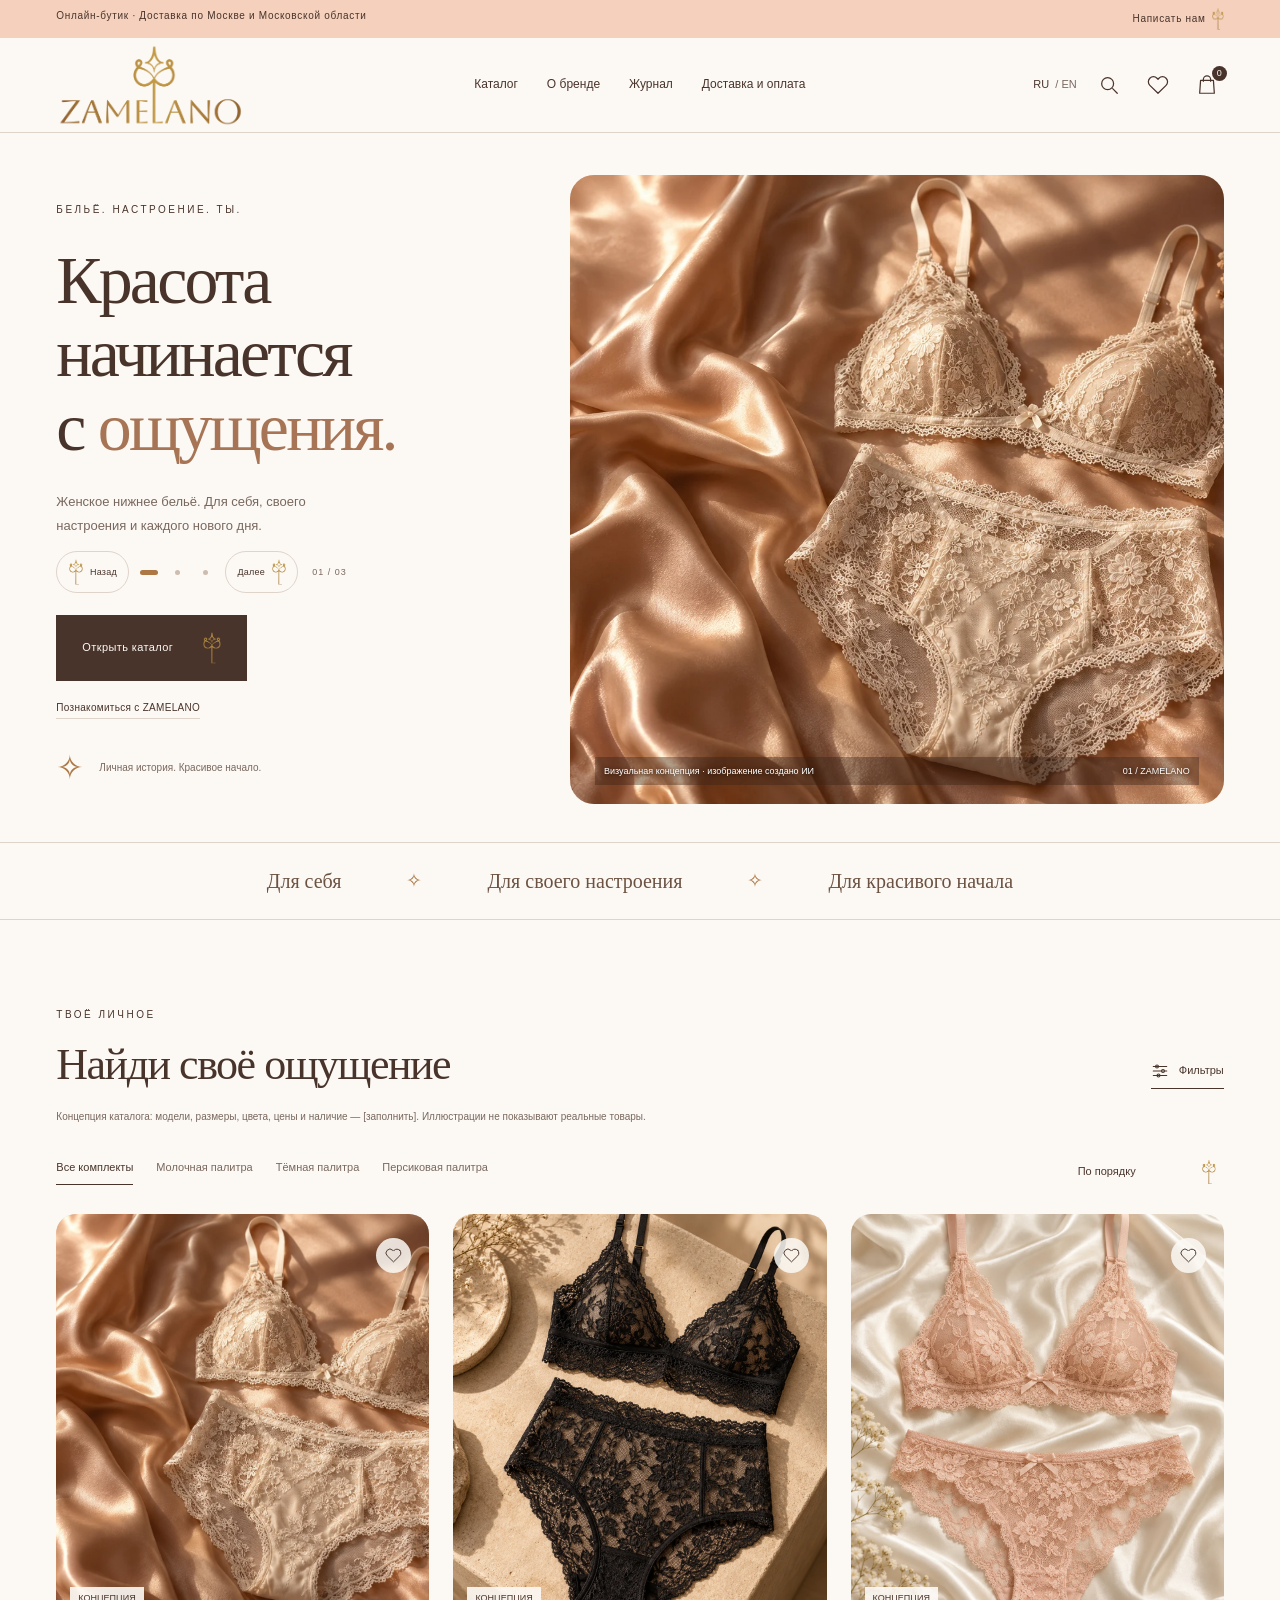
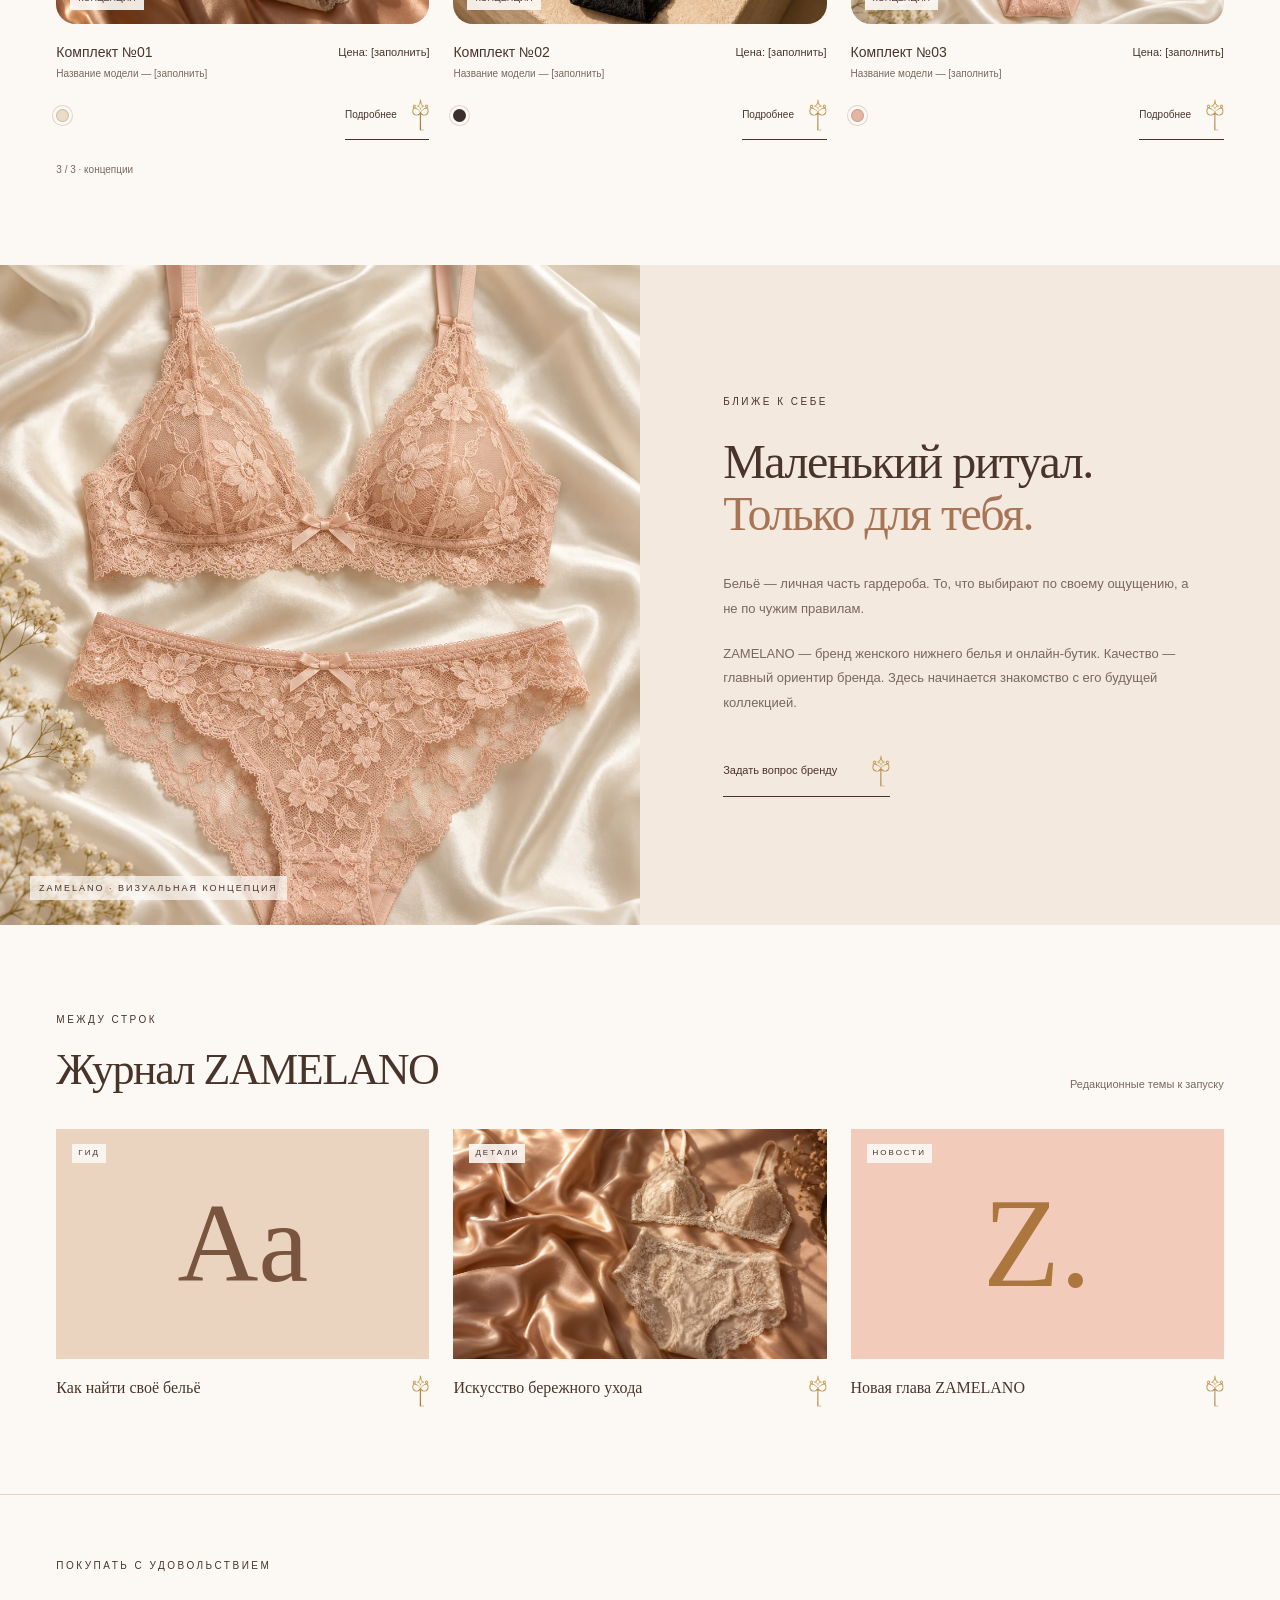
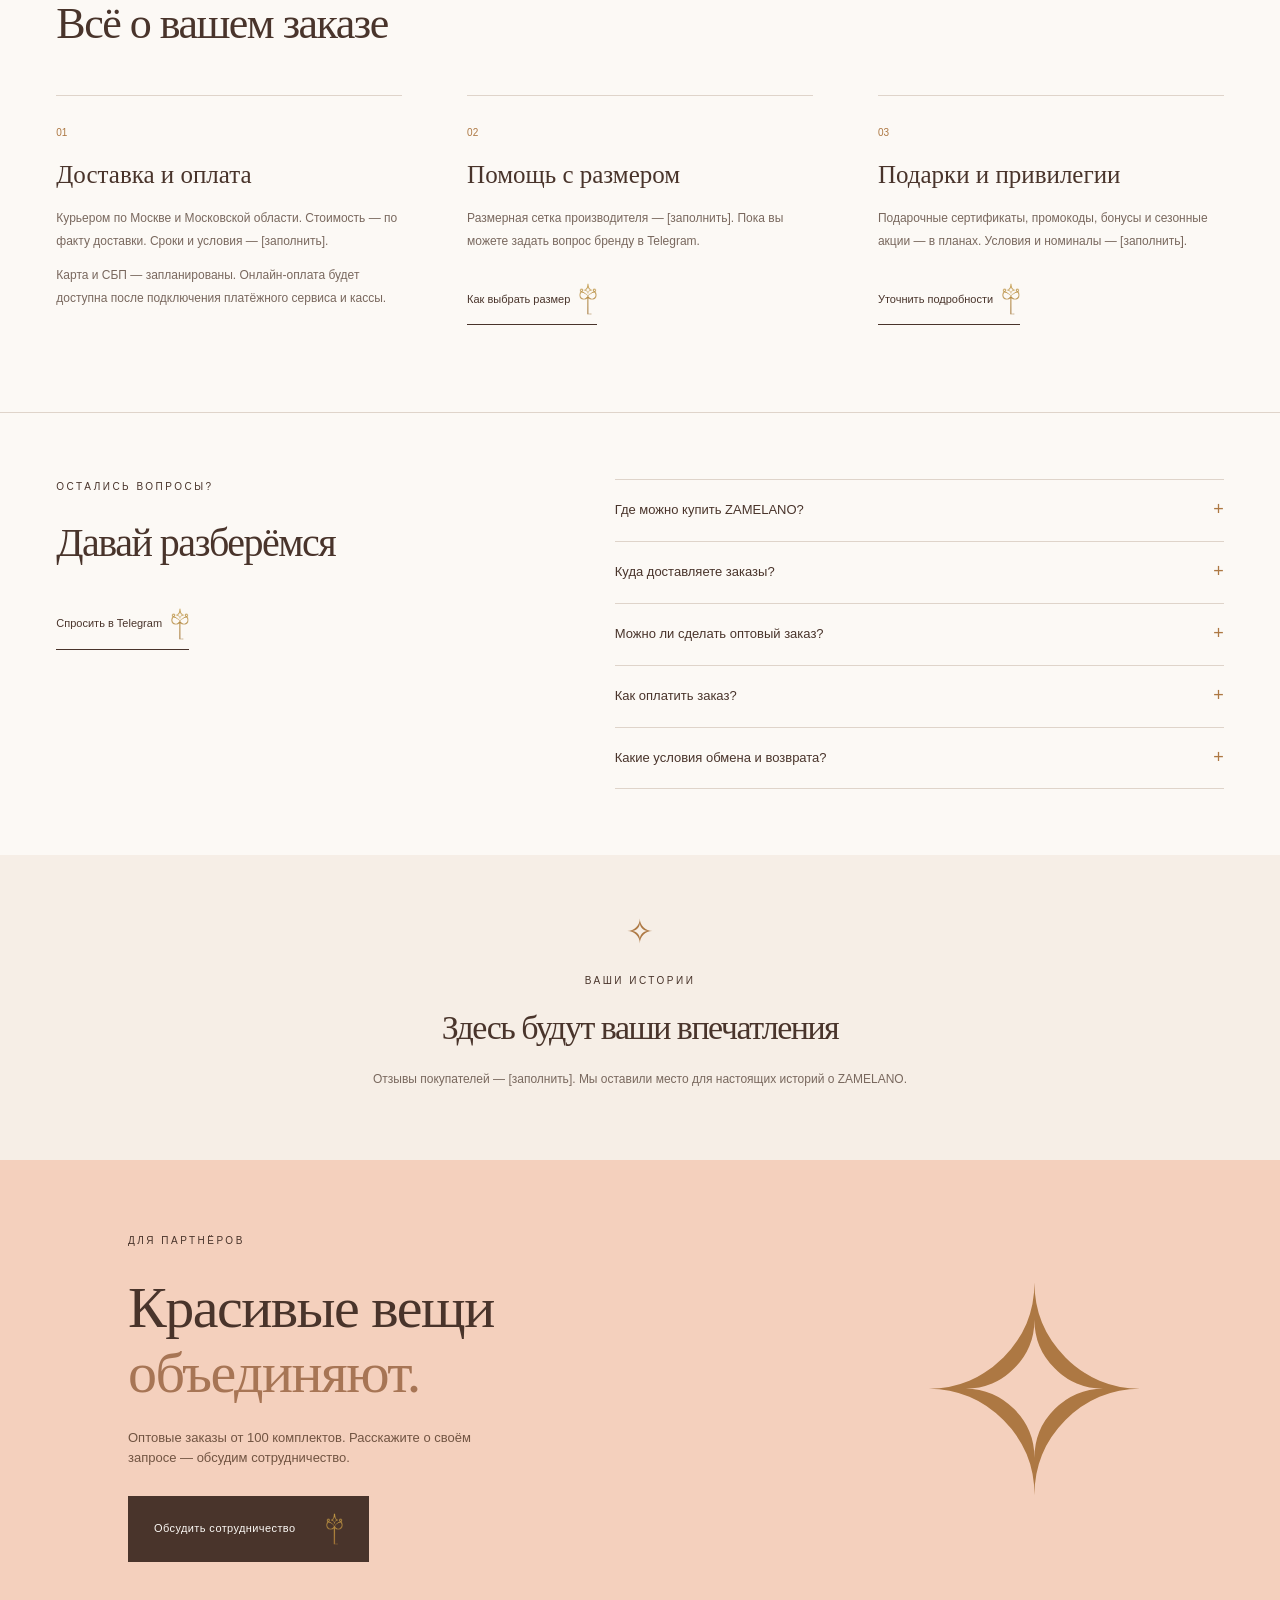
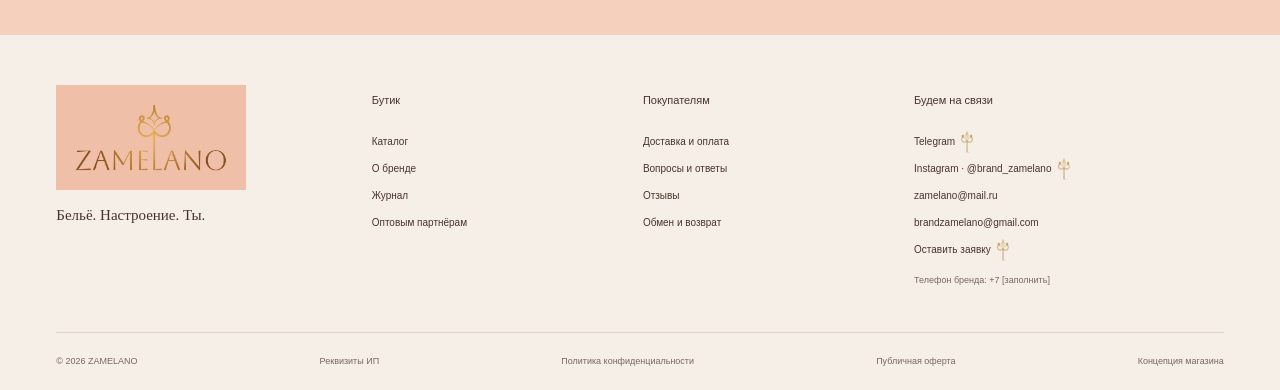
==== commit ddcbec0a: "Publish demo from 0b864230ae95760b5e53bcdb04c742b691ca873a" ====
--- a/index.html
+++ b/index.html
@@ -10,9 +10,9 @@
   <meta property="og:description" content="Красота начинается с ощущения. Познакомьтесь с концепцией ZAMELANO.">
   <meta property="og:type" content="website">
   <link rel="icon" href="assets/favicon.svg" type="image/svg+xml">
-  <link rel="stylesheet" href="styles.css?v=03f2c8f3cd6b">
+  <link rel="stylesheet" href="styles.css?v=5287f5adce82">
   <link rel="preload" href="assets/ivory.webp" as="image">
-  <script src="app.js?v=976d2ab87dea" defer></script>
+  <script src="app.js?v=d0ae231203d7" defer></script>
   <meta name="robots" content="noindex, nofollow, noarchive">
   <meta name="googlebot" content="noindex, nofollow, noarchive">
   <meta name="yandex" content="noindex, nofollow, noarchive">
@@ -21,7 +21,7 @@
 </head>
 <body>
   <a class="skip-link" href="#main" data-i18n="skip">Перейти к содержимому</a>
-  <div class="announcement"><span data-i18n="announcement">Онлайн-бутик · Доставка по Москве и Московской области</span><a href="https://t.me/Zamelano" target="_blank" rel="noopener" data-i18n="write">Написать нам ↗</a></div>
+  <div class="announcement"><span data-i18n="announcement">Онлайн-бутик · Доставка по Москве и Московской области</span><a href="https://t.me/Zamelano" target="_blank" rel="noopener" data-i18n="write" data-brand-key>Написать нам</a></div>
   <header class="header">
     <a class="wordmark" href="#" aria-label="ZAMELANO — главная" data-i18n-aria="home"><span class="header-logo" role="img" aria-label="Логотип ZAMELANO" data-i18n-aria="logoAlt"></span></a>
     <nav class="desktop-nav" aria-label="Основная навигация" data-i18n-aria="navigation">
@@ -57,9 +57,9 @@
             </div>
           </div>
           <div class="hero-slider-controls">
-            <button class="slide-nav" id="hero-prev" type="button" aria-label="Предыдущий слайд" data-i18n-aria="previousSlide" aria-controls="hero-slide-track"><svg viewBox="0 0 24 24" aria-hidden="true"><path d="m14 6-6 6 6 6"/></svg></button>
+            <button class="slide-nav" id="hero-prev" type="button" aria-label="Предыдущий слайд" data-i18n-aria="previousSlide" aria-controls="hero-slide-track"><span class="brand-key" aria-hidden="true"></span><span class="slide-nav-label" data-i18n="backSlide">Назад</span></button>
             <div class="hero-slide-dots"><button class="slide-dot is-active" type="button" data-hero-slide="0" aria-label="Показать слайд 1 из 3" aria-current="true" aria-controls="hero-slide-track"><span></span></button><button class="slide-dot" type="button" data-hero-slide="1" aria-label="Показать слайд 2 из 3" aria-controls="hero-slide-track"><span></span></button><button class="slide-dot" type="button" data-hero-slide="2" aria-label="Показать слайд 3 из 3" aria-controls="hero-slide-track"><span></span></button></div>
-            <button class="slide-nav" id="hero-next" type="button" aria-label="Следующий слайд" data-i18n-aria="nextSlide" aria-controls="hero-slide-track"><svg viewBox="0 0 24 24" aria-hidden="true"><path d="m10 6 6 6-6 6"/></svg></button>
+            <button class="slide-nav" id="hero-next" type="button" aria-label="Следующий слайд" data-i18n-aria="nextSlide" aria-controls="hero-slide-track"><span class="slide-nav-label" data-i18n="forwardSlide">Далее</span><span class="brand-key" aria-hidden="true"></span></button>
             <span class="hero-slide-count" id="hero-slide-count" aria-hidden="true">01 / 03</span>
           </div>
           <p class="sr-only" id="hero-slide-status" role="status" aria-live="polite" aria-atomic="true"></p>
@@ -105,19 +105,19 @@
 
     <section class="service-section section" id="delivery" aria-labelledby="service-title">
       <p class="eyebrow" data-i18n="serviceEyebrow">ПОКУПАТЬ С УДОВОЛЬСТВИЕМ</p><h2 id="service-title" data-i18n="serviceTitle">Всё о вашем заказе</h2>
-      <div class="service-grid"><article><span class="service-number">01</span><h3 data-i18n="delivery">Доставка и оплата</h3><p data-i18n="deliveryText">Курьером по Москве и Московской области. Стоимость — по факту доставки. Сроки и условия — [заполнить].</p><p data-i18n="paymentText">Карта и СБП — запланированы. Онлайн-оплата будет доступна после подключения платёжного сервиса и кассы.</p></article><article><span class="service-number">02</span><h3 data-i18n="sizeHelp">Помощь с размером</h3><p data-i18n="sizeText">Размерная сетка производителя — [заполнить]. Пока вы можете задать вопрос бренду в Telegram.</p><button class="underlined-link" id="size-help" data-i18n="openSize">Как выбрать размер ↗</button></article><article><span class="service-number">03</span><h3 data-i18n="gifts">Подарки и привилегии</h3><p data-i18n="giftsText">Подарочные сертификаты, промокоды, бонусы и сезонные акции — в планах. Условия и номиналы — [заполнить].</p><a class="underlined-link" href="https://t.me/Zamelano" target="_blank" rel="noopener" data-i18n="askDetails">Уточнить подробности ↗</a></article></div>
+      <div class="service-grid"><article><span class="service-number">01</span><h3 data-i18n="delivery">Доставка и оплата</h3><p data-i18n="deliveryText">Курьером по Москве и Московской области. Стоимость — по факту доставки. Сроки и условия — [заполнить].</p><p data-i18n="paymentText">Карта и СБП — запланированы. Онлайн-оплата будет доступна после подключения платёжного сервиса и кассы.</p></article><article><span class="service-number">02</span><h3 data-i18n="sizeHelp">Помощь с размером</h3><p data-i18n="sizeText">Размерная сетка производителя — [заполнить]. Пока вы можете задать вопрос бренду в Telegram.</p><button class="underlined-link" id="size-help" data-i18n="openSize" data-brand-key>Как выбрать размер</button></article><article><span class="service-number">03</span><h3 data-i18n="gifts">Подарки и привилегии</h3><p data-i18n="giftsText">Подарочные сертификаты, промокоды, бонусы и сезонные акции — в планах. Условия и номиналы — [заполнить].</p><a class="underlined-link" href="https://t.me/Zamelano" target="_blank" rel="noopener" data-i18n="askDetails" data-brand-key>Уточнить подробности</a></article></div>
     </section>
 
-    <section class="section faq-section" id="faq" aria-labelledby="faq-title"><div><p class="eyebrow" data-i18n="faqEyebrow">ОСТАЛИСЬ ВОПРОСЫ?</p><h2 id="faq-title" data-i18n="faqTitle">Давай разберёмся</h2><a class="underlined-link" href="https://t.me/Zamelano" target="_blank" rel="noopener" data-i18n="askTelegram">Спросить в Telegram ↗</a></div><div class="faq-list"><details><summary data-i18n="faq1">Где можно купить ZAMELANO?</summary><p data-i18n="faq1Answer">Бренд работает только онлайн. Сейчас на сайте представлена концепция каталога; реальные товары и цены — [заполнить]. По вопросам покупки напишите в Telegram.</p></details><details><summary data-i18n="faq2">Куда доставляете заказы?</summary><p data-i18n="faq2Answer">Курьерская доставка доступна по Москве и Московской области. Стоимость — по факту доставки, сроки — [заполнить].</p></details><details><summary data-i18n="faq3">Можно ли сделать оптовый заказ?</summary><p data-i18n="faq3Answer">Да, опт — от 100 комплектов. Условия, цены и сроки — [заполнить]. Используйте форму для партнёров ниже.</p></details><details><summary data-i18n="faq4">Как оплатить заказ?</summary><p data-i18n="faq4Answer">Планируются оплата картой онлайн и СБП. Платёжный сервис и онлайн-касса ещё не подключены. На этом этапе можно подготовить заявку в Telegram, без оплаты.</p></details><details><summary data-i18n="faq5">Какие условия обмена и возврата?</summary><p data-i18n="faq5Answer">Условия обмена и возврата — [заполнить]. Документы готовят юристы бренда. Пожалуйста, уточните условия перед покупкой.</p></details></div></section>
+    <section class="section faq-section" id="faq" aria-labelledby="faq-title"><div><p class="eyebrow" data-i18n="faqEyebrow">ОСТАЛИСЬ ВОПРОСЫ?</p><h2 id="faq-title" data-i18n="faqTitle">Давай разберёмся</h2><a class="underlined-link" href="https://t.me/Zamelano" target="_blank" rel="noopener" data-i18n="askTelegram" data-brand-key>Спросить в Telegram</a></div><div class="faq-list"><details><summary data-i18n="faq1">Где можно купить ZAMELANO?</summary><p data-i18n="faq1Answer">Бренд работает только онлайн. Сейчас на сайте представлена концепция каталога; реальные товары и цены — [заполнить]. По вопросам покупки напишите в Telegram.</p></details><details><summary data-i18n="faq2">Куда доставляете заказы?</summary><p data-i18n="faq2Answer">Курьерская доставка доступна по Москве и Московской области. Стоимость — по факту доставки, сроки — [заполнить].</p></details><details><summary data-i18n="faq3">Можно ли сделать оптовый заказ?</summary><p data-i18n="faq3Answer">Да, опт — от 100 комплектов. Условия, цены и сроки — [заполнить]. Используйте форму для партнёров ниже.</p></details><details><summary data-i18n="faq4">Как оплатить заказ?</summary><p data-i18n="faq4Answer">Планируются оплата картой онлайн и СБП. Платёжный сервис и онлайн-касса ещё не подключены. На этом этапе можно подготовить заявку в Telegram, без оплаты.</p></details><details><summary data-i18n="faq5">Какие условия обмена и возврата?</summary><p data-i18n="faq5Answer">Условия обмена и возврата — [заполнить]. Документы готовят юристы бренда. Пожалуйста, уточните условия перед покупкой.</p></details></div></section>
 
     <section class="reviews-section section" id="reviews"><span class="small-star" aria-hidden="true">✧</span><p class="eyebrow" data-i18n="reviews">ВАШИ ИСТОРИИ</p><h2 data-i18n="reviewsTitle">Здесь будут ваши впечатления</h2><p data-i18n="reviewsText">Отзывы покупателей — [заполнить]. Мы оставили место для настоящих историй о ZAMELANO.</p></section>
 
     <section class="wholesale-section" id="wholesale"><div><p class="eyebrow" data-i18n="wholesaleEyebrow">ДЛЯ ПАРТНЁРОВ</p><h2 data-i18n-html="wholesaleTitle">Красивые вещи<br><em>объединяют.</em></h2><p data-i18n="wholesaleText">Оптовые заказы от 100 комплектов. Расскажите о своём запросе — обсудим сотрудничество.</p><button class="button primary" id="wholesale-open"><span data-i18n="wholesaleButton">Обсудить сотрудничество</span><span class="brand-key" aria-hidden="true"></span></button></div><span class="wholesale-motif" aria-hidden="true">✧</span></section>
   </main>
-  <footer id="contacts"><div class="footer-main"><div class="footer-brand"><img src="assets/zamelano-logo.jpg" alt="Логотип ZAMELANO" data-i18n-alt="logoAlt" width="1280" height="704" loading="lazy"><p data-i18n="footerTagline">Бельё. Настроение. Ты.</p></div><div><h3 data-i18n="shop">Бутик</h3><a href="#catalog" data-i18n="catalog">Каталог</a><a href="#brand" data-i18n="brand">О бренде</a><a href="#journal" data-i18n="journal">Журнал</a><a href="#wholesale" data-i18n="wholesale">Оптовым партнёрам</a></div><div><h3 data-i18n="customers">Покупателям</h3><a href="#delivery" data-i18n="delivery">Доставка и оплата</a><a href="#faq" data-i18n="faq">Вопросы и ответы</a><a href="#reviews" data-i18n="reviewsLink">Отзывы</a><button class="footer-link" data-legal="returns" data-i18n="returns">Обмен и возврат</button></div><div><h3 data-i18n="contacts">Будем на связи</h3><a href="https://t.me/Zamelano" target="_blank" rel="noopener">Telegram ↗</a><a href="https://www.instagram.com/brand_zamelano/" target="_blank" rel="noopener">Instagram · @brand_zamelano ↗</a><a href="mailto:zamelano@mail.ru">zamelano@mail.ru</a><a href="mailto:brandzamelano@gmail.com">brandzamelano@gmail.com</a><button class="footer-link" id="contact-open" data-i18n="leaveRequest">Оставить заявку ↗</button><span class="footer-pending" data-i18n="phonePending">Телефон бренда: +7 [заполнить]</span></div></div><div class="footer-bottom"><span>© 2026 ZAMELANO</span><button data-legal="details" data-i18n="legalDetails">Реквизиты ИП</button><button data-legal="privacy" data-i18n="privacy">Политика конфиденциальности</button><button data-legal="offer" data-i18n="offer">Публичная оферта</button><span data-i18n="draft">Концепция магазина</span></div></footer>
+  <footer id="contacts"><div class="footer-main"><div class="footer-brand"><img src="assets/zamelano-logo.jpg" alt="Логотип ZAMELANO" data-i18n-alt="logoAlt" width="1280" height="704" loading="lazy"><p data-i18n="footerTagline">Бельё. Настроение. Ты.</p></div><div><h3 data-i18n="shop">Бутик</h3><a href="#catalog" data-i18n="catalog">Каталог</a><a href="#brand" data-i18n="brand">О бренде</a><a href="#journal" data-i18n="journal">Журнал</a><a href="#wholesale" data-i18n="wholesale">Оптовым партнёрам</a></div><div><h3 data-i18n="customers">Покупателям</h3><a href="#delivery" data-i18n="delivery">Доставка и оплата</a><a href="#faq" data-i18n="faq">Вопросы и ответы</a><a href="#reviews" data-i18n="reviewsLink">Отзывы</a><button class="footer-link" data-legal="returns" data-i18n="returns">Обмен и возврат</button></div><div><h3 data-i18n="contacts">Будем на связи</h3><a href="https://t.me/Zamelano" target="_blank" rel="noopener" data-brand-key>Telegram</a><a href="https://www.instagram.com/brand_zamelano/" target="_blank" rel="noopener" data-brand-key>Instagram · @brand_zamelano</a><a href="mailto:zamelano@mail.ru">zamelano@mail.ru</a><a href="mailto:brandzamelano@gmail.com">brandzamelano@gmail.com</a><button class="footer-link" id="contact-open" data-i18n="leaveRequest" data-brand-key>Оставить заявку</button><span class="footer-pending" data-i18n="phonePending">Телефон бренда: +7 [заполнить]</span></div></div><div class="footer-bottom"><span>© 2026 ZAMELANO</span><button data-legal="details" data-i18n="legalDetails">Реквизиты ИП</button><button data-legal="privacy" data-i18n="privacy">Политика конфиденциальности</button><button data-legal="offer" data-i18n="offer">Публичная оферта</button><span data-i18n="draft">Концепция магазина</span></div></footer>
   <dialog id="product-dialog" class="product-dialog" aria-labelledby="detail-title"><button class="close-button icon-button" data-close aria-label="Закрыть" data-i18n-aria="close"><svg><use href="#icon-close"/></svg></button><div id="product-detail"></div></dialog>
   <dialog id="cart-dialog" class="drawer" aria-labelledby="cart-title"><div class="drawer-heading"><h2 id="cart-title" data-i18n="cart">Корзина</h2><button class="icon-button" data-close aria-label="Закрыть" data-i18n-aria="close"><svg><use href="#icon-close"/></svg></button></div><div id="cart-content"></div></dialog>
-  <dialog id="request-dialog" class="request-dialog" aria-labelledby="request-title"><button class="close-button icon-button" data-close aria-label="Закрыть" data-i18n-aria="close"><svg><use href="#icon-close"/></svg></button><p class="eyebrow" data-i18n="personalContact">ЛИЧНОЕ ОБЩЕНИЕ</p><h2 id="request-title"></h2><p class="subtle" id="request-description"></p><form id="request-form"><div class="form-grid"><label><span data-i18n="name">Имя</span><input name="name" autocomplete="given-name" required maxlength="80"></label><label><span data-i18n="phone">Телефон</span><input name="phone" type="tel" autocomplete="tel" required placeholder="+7 …" minlength="10" maxlength="25"></label><label><span data-i18n="time">Удобное время</span><input name="time" maxlength="100" placeholder="[заполнить]" data-i18n-placeholder="fill"></label><label id="quantity-label" hidden><span data-i18n="wholesaleQuantity">Количество комплектов</span><input name="quantity" type="number" min="100" step="1" value="100"></label><label id="delivery-label" hidden><span data-i18n="region">Регион доставки</span><select name="region"><option value="moscow" data-i18n="moscow">Москва</option><option value="mo" data-i18n="mo">Московская область</option></select></label><label id="address-label" hidden><span data-i18n="address">Адрес доставки</span><input name="address" autocomplete="street-address" maxlength="250"></label><label class="full-width"><span data-i18n="comment">Комментарий / другие пожелания</span><textarea name="comment" rows="3" maxlength="1500"></textarea></label></div><label class="consent"><input type="checkbox" name="consent" required><span data-i18n="consent">Я разрешаю использовать указанные данные для ответа на мой запрос.</span></label><p class="micro" data-i18n="requestInfo">Данные не сохраняются на сайте. Вы увидите текст заявки, сможете скопировать его и самостоятельно отправить в Telegram @Zamelano. Документы о персональных данных — [заполнить].</p><button class="button primary" type="submit"><span data-i18n="prepareRequest">Подготовить заявку</span><span class="brand-key" aria-hidden="true"></span></button></form><div id="request-result" hidden><p class="request-status" data-i18n="requestReady">Текст подготовлен. Заявка ещё не отправлена.</p><label><span class="sr-only" data-i18n="requestText">Текст заявки</span><textarea id="request-text" rows="12" readonly></textarea></label><div class="request-buttons"><button class="button secondary" id="copy-request" data-i18n="copy">Скопировать текст</button><a class="button primary" id="telegram-request" href="https://t.me/Zamelano" target="_blank" rel="noopener" data-i18n="openTelegram">Открыть Telegram ↗</a></div><p class="micro" data-i18n="telegramHelp">Если текст не появился в Telegram, вставьте скопированный текст в чат @Zamelano и нажмите «Отправить».</p><button class="text-button" id="edit-request" data-i18n="editRequest">Изменить заявку</button></div></dialog>
+  <dialog id="request-dialog" class="request-dialog" aria-labelledby="request-title"><button class="close-button icon-button" data-close aria-label="Закрыть" data-i18n-aria="close"><svg><use href="#icon-close"/></svg></button><p class="eyebrow" data-i18n="personalContact">ЛИЧНОЕ ОБЩЕНИЕ</p><h2 id="request-title"></h2><p class="subtle" id="request-description"></p><form id="request-form"><div class="form-grid"><label><span data-i18n="name">Имя</span><input name="name" autocomplete="given-name" required maxlength="80"></label><label><span data-i18n="phone">Телефон</span><input name="phone" type="tel" autocomplete="tel" required placeholder="+7 …" minlength="10" maxlength="25"></label><label><span data-i18n="time">Удобное время</span><input name="time" maxlength="100" placeholder="[заполнить]" data-i18n-placeholder="fill"></label><label id="quantity-label" hidden><span data-i18n="wholesaleQuantity">Количество комплектов</span><input name="quantity" type="number" min="100" step="1" value="100"></label><label id="delivery-label" hidden><span data-i18n="region">Регион доставки</span><select name="region"><option value="moscow" data-i18n="moscow">Москва</option><option value="mo" data-i18n="mo">Московская область</option></select></label><label id="address-label" hidden><span data-i18n="address">Адрес доставки</span><input name="address" autocomplete="street-address" maxlength="250"></label><label class="full-width"><span data-i18n="comment">Комментарий / другие пожелания</span><textarea name="comment" rows="3" maxlength="1500"></textarea></label></div><label class="consent"><input type="checkbox" name="consent" required><span data-i18n="consent">Я разрешаю использовать указанные данные для ответа на мой запрос.</span></label><p class="micro" data-i18n="requestInfo">Данные не сохраняются на сайте. Вы увидите текст заявки, сможете скопировать его и самостоятельно отправить в Telegram @Zamelano. Документы о персональных данных — [заполнить].</p><button class="button primary" type="submit"><span data-i18n="prepareRequest">Подготовить заявку</span><span class="brand-key" aria-hidden="true"></span></button></form><div id="request-result" hidden><p class="request-status" data-i18n="requestReady">Текст подготовлен. Заявка ещё не отправлена.</p><label><span class="sr-only" data-i18n="requestText">Текст заявки</span><textarea id="request-text" rows="12" readonly></textarea></label><div class="request-buttons"><button class="button secondary" id="copy-request" data-i18n="copy">Скопировать текст</button><a class="button primary" id="telegram-request" href="https://t.me/Zamelano" target="_blank" rel="noopener" data-i18n="openTelegram" data-brand-key>Открыть Telegram</a></div><p class="micro" data-i18n="telegramHelp">Если текст не появился в Telegram, вставьте скопированный текст в чат @Zamelano и нажмите «Отправить».</p><button class="text-button" id="edit-request" data-i18n="editRequest">Изменить заявку</button></div></dialog>
   <dialog id="content-dialog" class="content-dialog" aria-labelledby="content-title"><button class="close-button icon-button" data-close aria-label="Закрыть" data-i18n-aria="close"><svg><use href="#icon-close"/></svg></button><div id="content-body"></div></dialog>
   <dialog id="menu-dialog" class="drawer menu-drawer"><div class="drawer-heading"><span class="wordmark">ZAMELANO</span><button data-close class="icon-button" aria-label="Закрыть" data-i18n-aria="close"><svg><use href="#icon-close"/></svg></button></div><nav><a href="#catalog" data-i18n="catalog">Каталог</a><a href="#brand" data-i18n="brand">О бренде</a><a href="#journal" data-i18n="journal">Журнал</a><a href="#delivery" data-i18n="delivery">Доставка и оплата</a><a href="#faq" data-i18n="faq">Вопросы и ответы</a><a href="#wholesale" data-i18n="wholesale">Оптовым партнёрам</a><a href="#contacts" data-i18n="contacts">Будем на связи</a></nav></dialog>
   <div class="toast" id="toast" role="status" hidden></div>
--- a/styles.css
+++ b/styles.css
@@ -9,8 +9,8 @@
 /* Brand artwork keeps its original shape; colour comes from the brand palette. */
 .header .wordmark{width:190px;height:84px;flex:0 0 auto;letter-spacing:normal}
 .header .wordmark .header-logo{display:block;width:100%;height:100%;margin:0;background:linear-gradient(90deg,#8e5d2c 0%,#c39a45 52%,#8e5d2c 100%);-webkit-mask:url("assets/zamelano-logo-mask.png") center/100% auto no-repeat;mask:url("assets/zamelano-logo-mask.png") center/100% auto no-repeat}
-.brand-key{display:inline-block;width:20px;height:28px;flex:0 0 auto;background:linear-gradient(#c39a45,#a17437);-webkit-mask:url("assets/zamelano-key-mask.png") center/contain no-repeat;mask:url("assets/zamelano-key-mask.png") center/contain no-repeat;transition:transform .2s}
-.text-button:hover .brand-key,.button:hover .brand-key{transform:rotate(8deg)}
+
+
 .hero-slider{width:100%;min-width:0}
 .hero-slide-window{overflow:hidden;touch-action:pan-y;cursor:grab}
 .hero-slide-window:active{cursor:grabbing}
@@ -20,7 +20,6 @@
 .hero-slider .hero-description{margin-bottom:0}
 .hero-slider-controls{display:flex;align-items:center;gap:6px;margin:12px 0 22px}
 .slide-nav{width:42px;height:42px;border:1px solid var(--line);border-radius:50%;display:flex;align-items:center;justify-content:center;padding:0;transition:background .2s,border-color .2s}
-.slide-nav svg{width:16px;height:16px}
 .slide-nav:hover{background:var(--peach-light);border-color:var(--gold)}
 .hero-slide-dots{display:flex;align-items:center}
 .slide-dot{width:28px;height:42px;padding:0;display:flex;align-items:center;justify-content:center}
@@ -28,6 +27,44 @@
 .slide-dot.is-active span{width:18px;border-radius:6px;background:var(--gold)}
 .hero-slide-count{font-size:9px;letter-spacing:1px;color:var(--muted);margin-left:8px;white-space:nowrap}
 @media(max-width:900px){.header .wordmark{width:170px;height:76px}}
-@media(max-width:600px){.header .wordmark{width:140px;height:64px}.hero-slider-controls{margin:10px 0 20px;gap:4px}.brand-key{width:18px;height:25px}}
+@media(max-width:600px){.header .wordmark{width:140px;height:64px}.hero-slider-controls{margin:10px 0 20px;gap:4px}}
 @media(max-width:360px){.header .wordmark{width:124px;height:56px}}
 @media(prefers-reduced-motion:reduce){.hero-slide-track,.slide-dot span,.brand-key{transition:none}}
+
+/* The complete key, including the L foot, is selected from the full logo.
+   Source canvas: 1691 x 930. Crop: x=680, y=110, w=390, h=710.
+   Below y=530 only the L column remains, excluding neighbouring letters. */
+.brand-key,[data-brand-key]::after,.brand-select-key::after{
+  --key-height:32px;
+  content:"";display:inline-block;flex:0 0 auto;vertical-align:middle;
+  width:calc(var(--key-height) * 390 / 710);height:var(--key-height);
+  background:linear-gradient(#c39a45,#a17437);
+  -webkit-mask-image:url("assets/zamelano-logo-mask.png");mask-image:url("assets/zamelano-logo-mask.png");
+  -webkit-mask-size:calc(var(--key-height) * 1691 / 710) calc(var(--key-height) * 930 / 710);
+  mask-size:calc(var(--key-height) * 1691 / 710) calc(var(--key-height) * 930 / 710);
+  -webkit-mask-position:calc(var(--key-height) * -680 / 710) calc(var(--key-height) * -110 / 710);
+  mask-position:calc(var(--key-height) * -680 / 710) calc(var(--key-height) * -110 / 710);
+  -webkit-mask-repeat:no-repeat;mask-repeat:no-repeat;mask-mode:alpha;
+  clip-path:polygon(0 0,100% 0,100% 59.155%,71.795% 59.155%,71.795% 100%,41.026% 100%,41.026% 59.155%,0 59.155%);
+  pointer-events:none;
+}
+[data-brand-key]{display:inline-flex;align-items:center;gap:9px}
+.announcement a[data-brand-key]{display:inline-flex;align-items:center;gap:6px}
+.announcement a[data-brand-key]::after{--key-height:22px}
+.footer-main a[data-brand-key],.footer-main button[data-brand-key]{display:flex;align-items:center;gap:6px;width:fit-content}
+.footer-main [data-brand-key]::after{--key-height:22px}
+.slide-nav{width:auto;min-width:73px;height:42px;gap:7px;padding:0 9px;border-radius:24px}
+.slide-nav .brand-key{--key-height:26px}
+.slide-nav-label{font-size:9px;letter-spacing:.2px;white-space:nowrap}
+select{appearance:none;-webkit-appearance:none}
+.brand-select-key{display:block;position:relative;min-width:0;width:100%}
+.filter-panel label .brand-select-key,.form-grid label>.brand-select-key{display:block;margin-bottom:0;letter-spacing:normal}
+.brand-select-key::after{--key-height:25px;position:absolute;right:8px;top:50%;transform:translateY(-50%)}
+.brand-select-key>select,.filter-panel .brand-select-key>select,.sort-label .brand-select-key>select{width:100%;padding-right:32px}
+@media(max-width:900px){.announcement>a[data-brand-key]{display:none}}
+@media(max-width:600px){.brand-key,[data-brand-key]::after{--key-height:29px}.footer-main [data-brand-key]::after{--key-height:22px}.slide-nav .brand-key{--key-height:26px}.slide-dot{width:24px}.slide-nav{min-width:68px;padding:0 8px;gap:6px}}
+@media(max-width:360px){.hero-slide-count{display:none}}
+
+/* Native numeric steppers contain arrows; retain numeric input and keyboard control. */
+input[type="number"]{appearance:textfield;-moz-appearance:textfield}
+input[type="number"]::-webkit-inner-spin-button,input[type="number"]::-webkit-outer-spin-button{-webkit-appearance:none;margin:0}
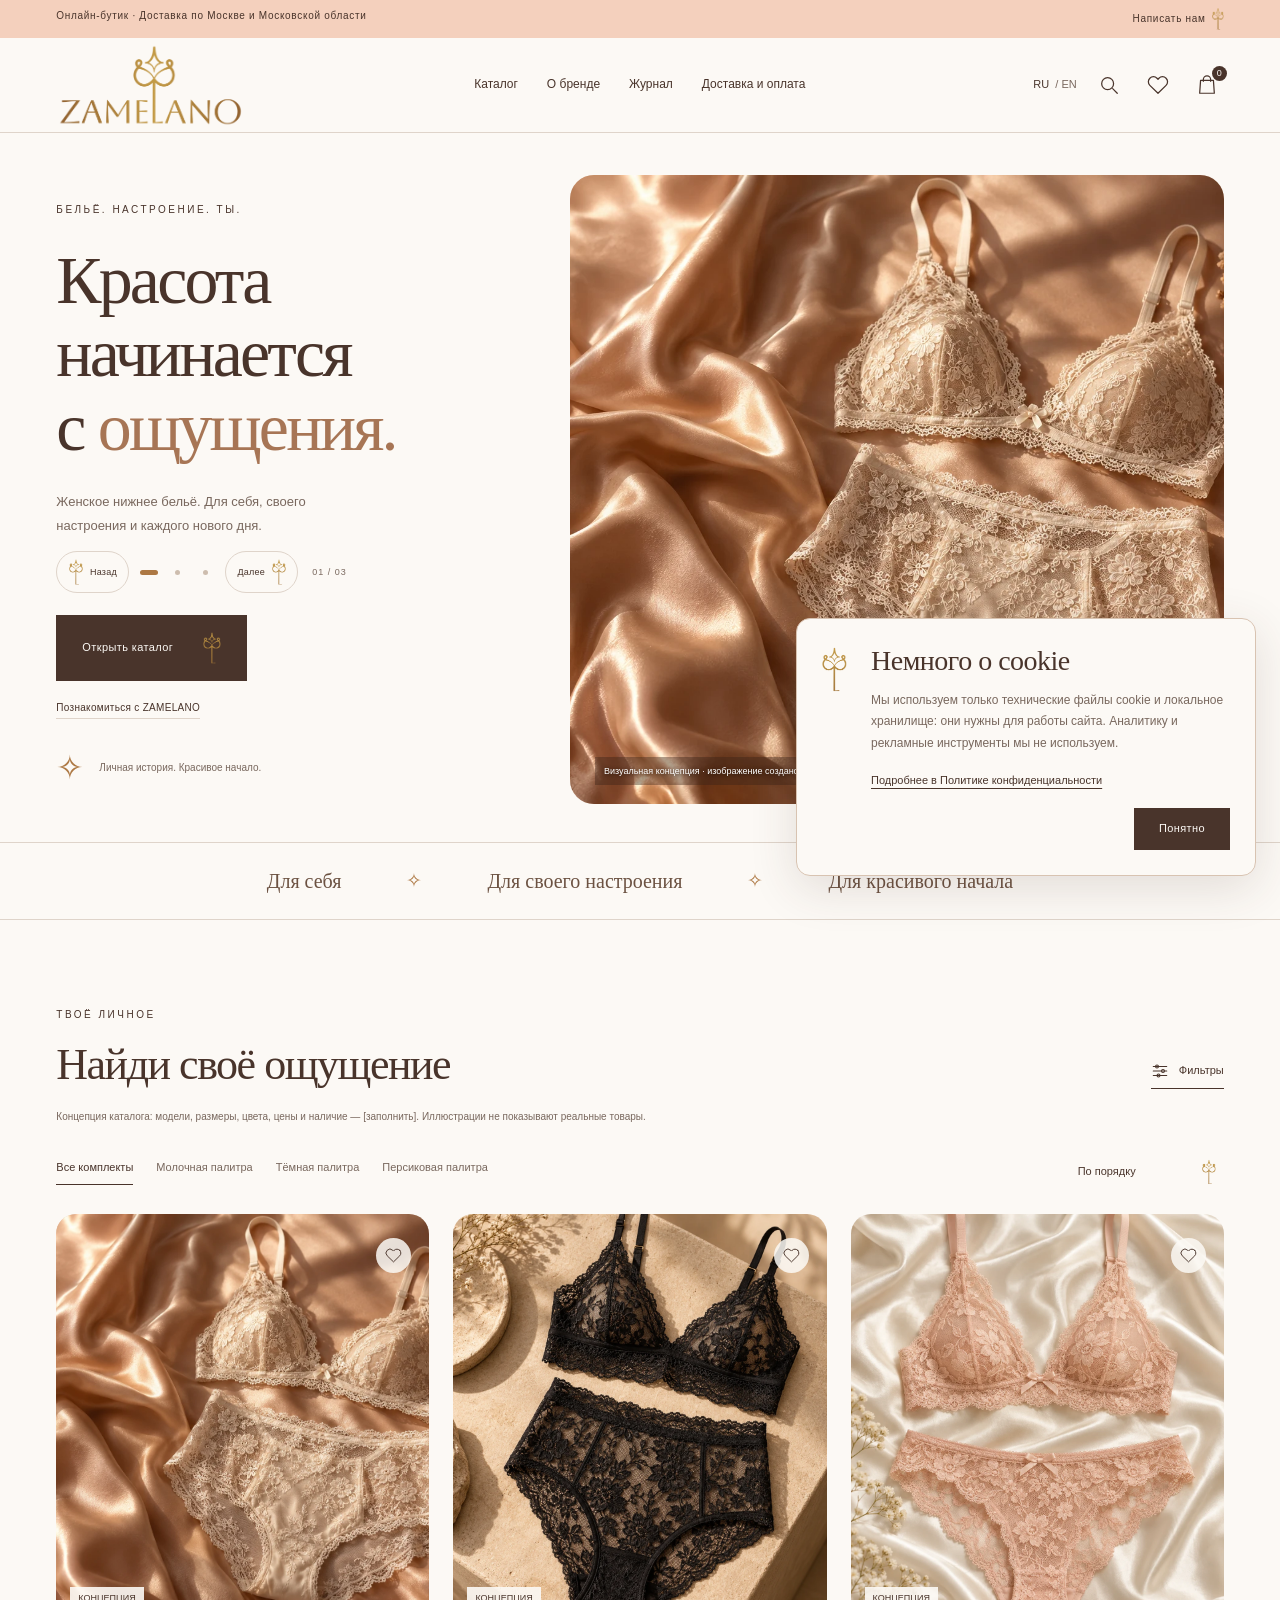
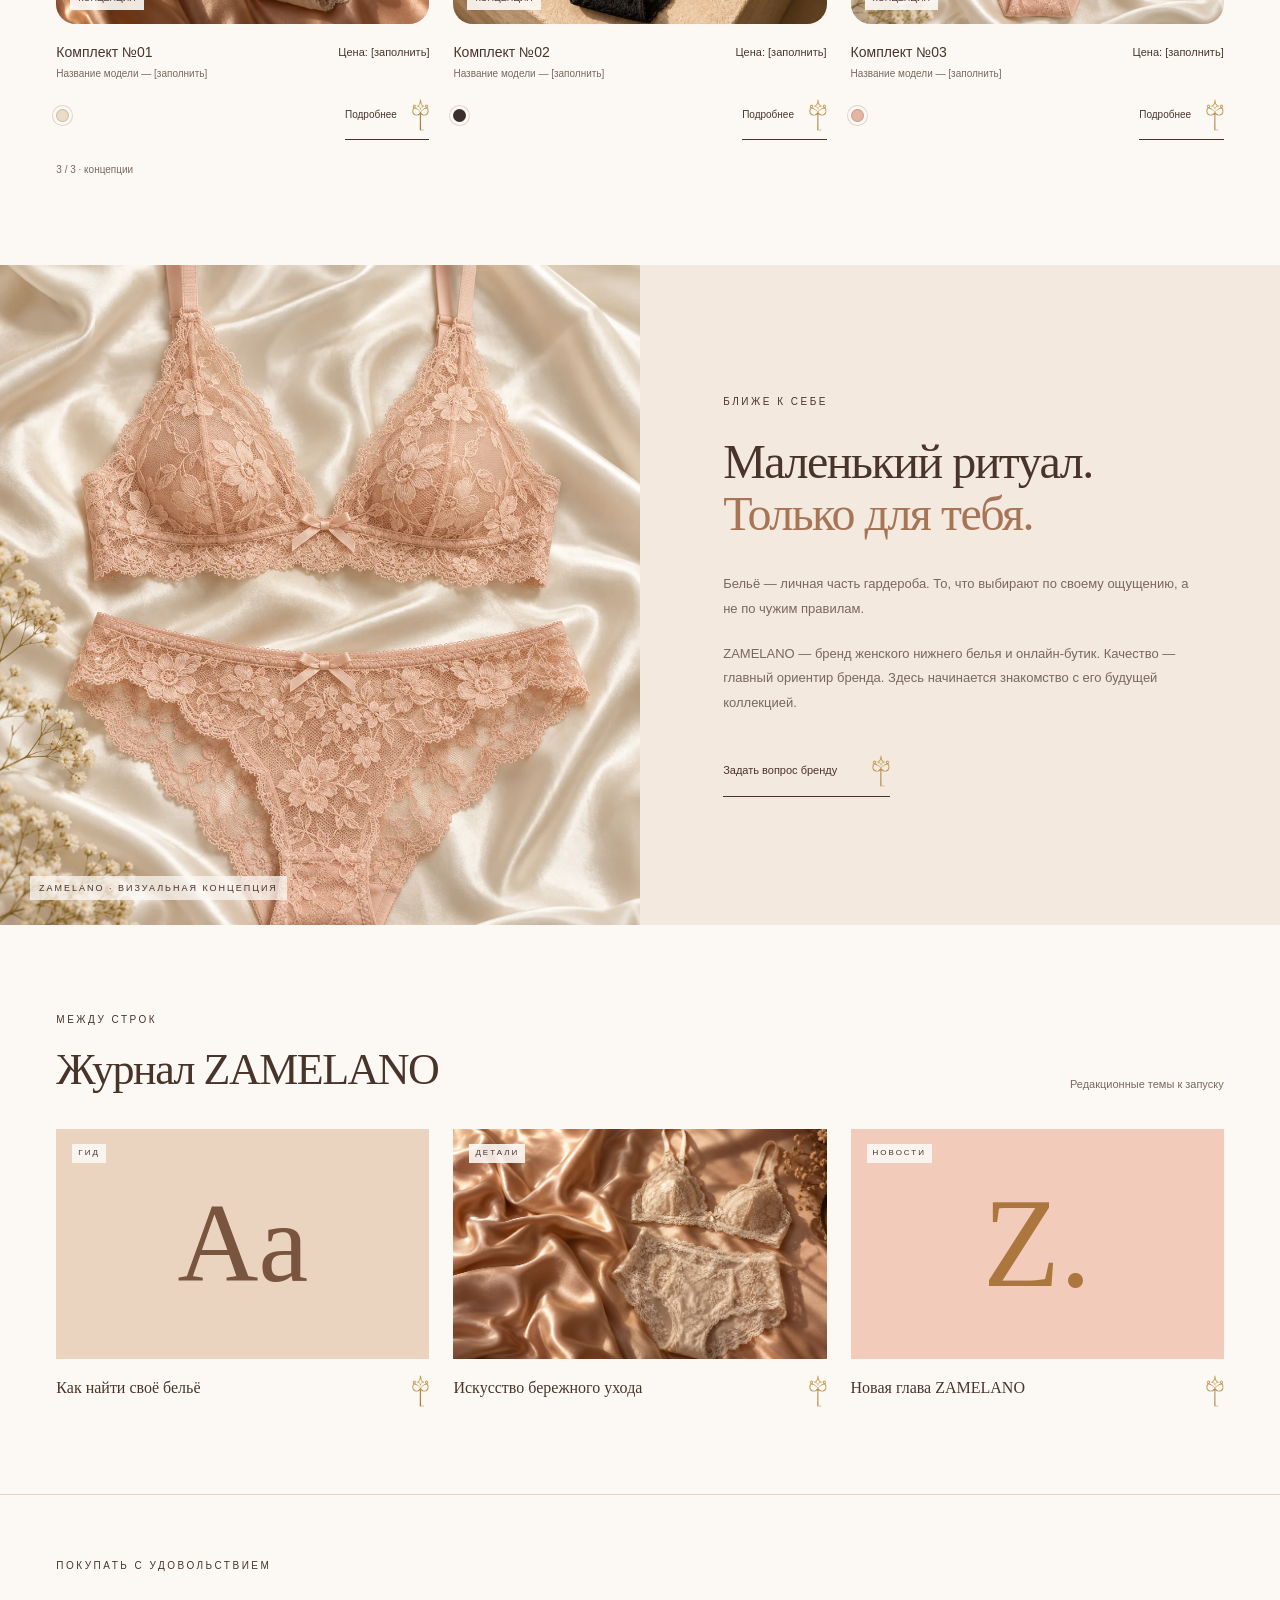
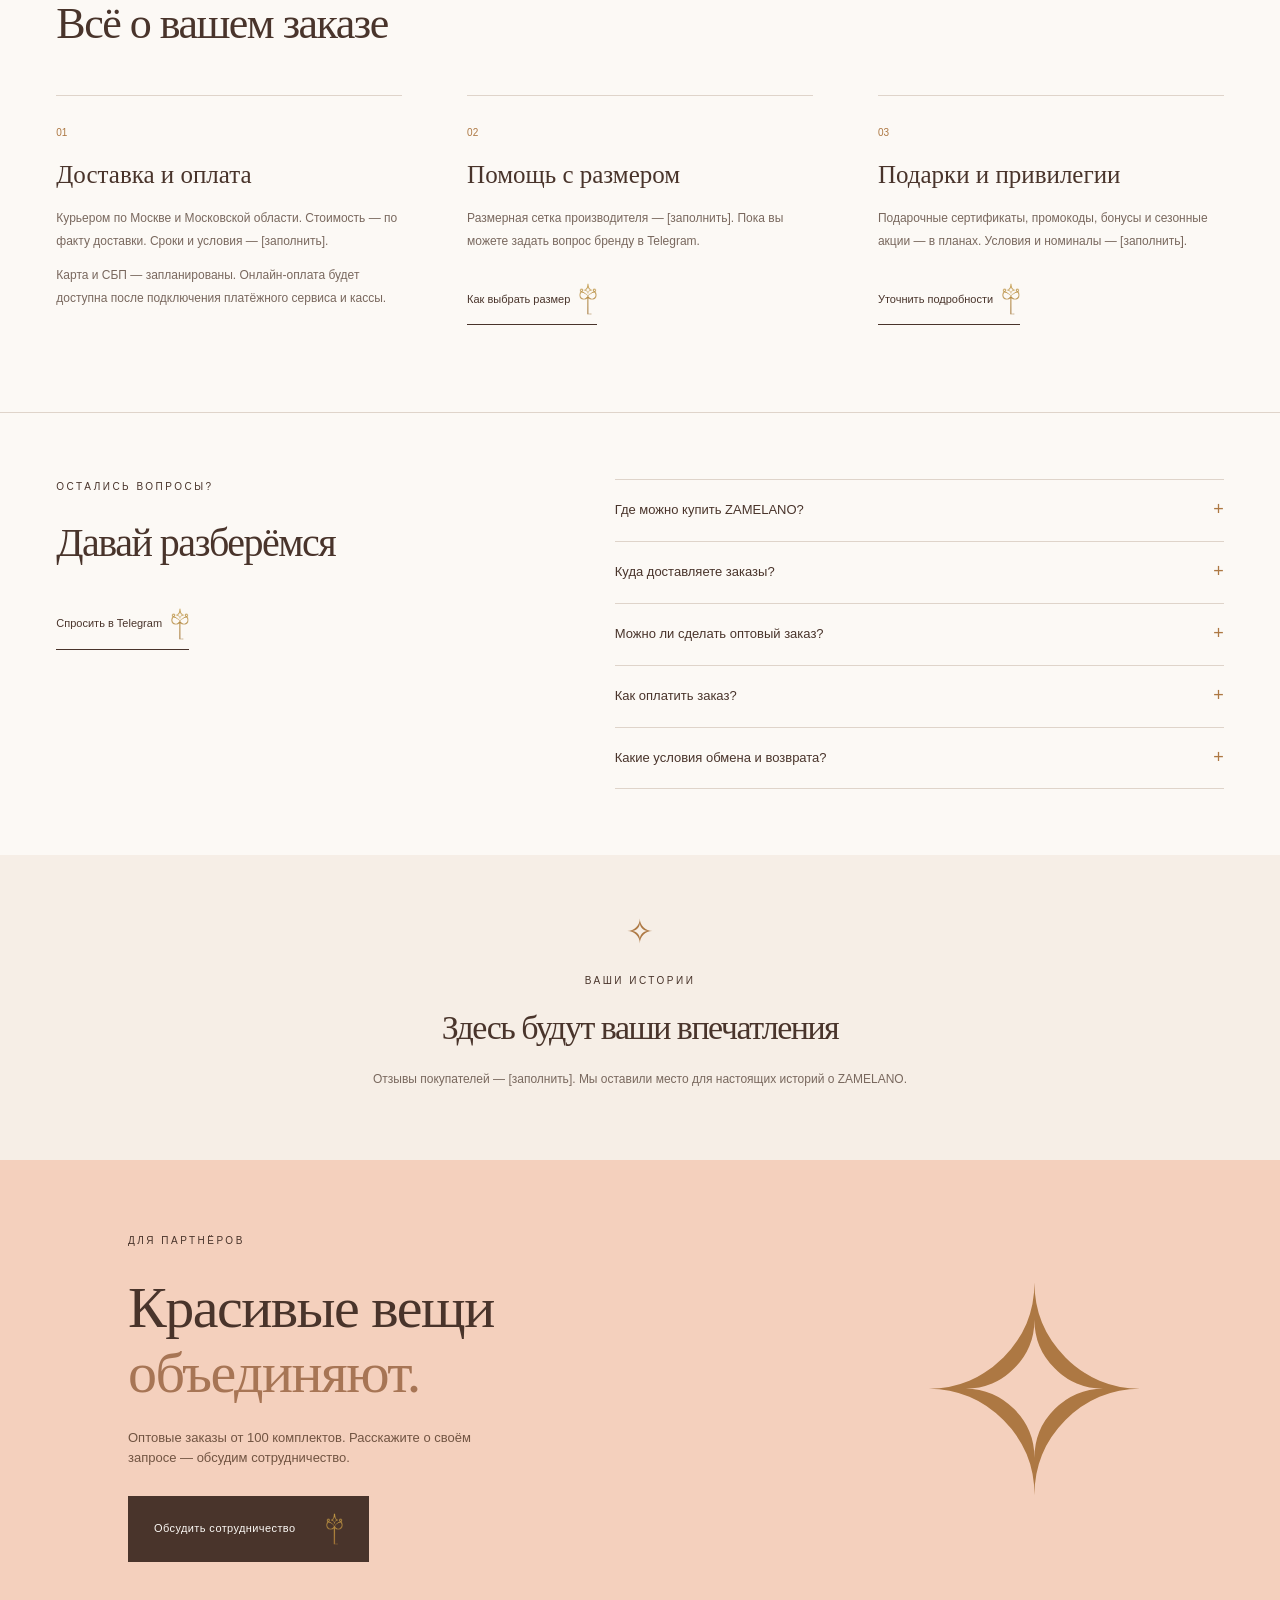
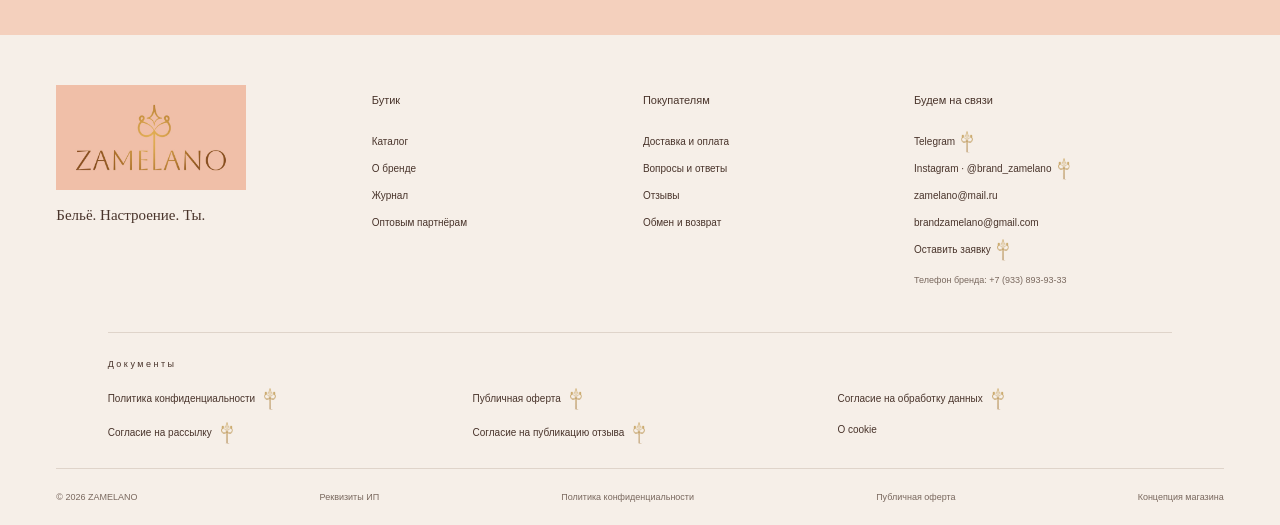
==== commit 9477d485: "Publish demo from f6d98cb907220a226d02b2dbb49a3d08a811f210" ====
--- a/index.html
+++ b/index.html
@@ -10,9 +10,10 @@
   <meta property="og:description" content="Красота начинается с ощущения. Познакомьтесь с концепцией ZAMELANO.">
   <meta property="og:type" content="website">
   <link rel="icon" href="assets/favicon.svg" type="image/svg+xml">
-  <link rel="stylesheet" href="styles.css?v=5287f5adce82">
+  <link rel="stylesheet" href="styles.css?v=cfb685dc24b3">
   <link rel="preload" href="assets/ivory.webp" as="image">
-  <script src="app.js?v=d0ae231203d7" defer></script>
+  <script src="app.js?v=f4bbc26eaf7b" defer></script>
+  <script src="legal.js?v=982880559a23" defer></script>
   <meta name="robots" content="noindex, nofollow, noarchive">
   <meta name="googlebot" content="noindex, nofollow, noarchive">
   <meta name="yandex" content="noindex, nofollow, noarchive">
@@ -108,20 +109,22 @@
       <div class="service-grid"><article><span class="service-number">01</span><h3 data-i18n="delivery">Доставка и оплата</h3><p data-i18n="deliveryText">Курьером по Москве и Московской области. Стоимость — по факту доставки. Сроки и условия — [заполнить].</p><p data-i18n="paymentText">Карта и СБП — запланированы. Онлайн-оплата будет доступна после подключения платёжного сервиса и кассы.</p></article><article><span class="service-number">02</span><h3 data-i18n="sizeHelp">Помощь с размером</h3><p data-i18n="sizeText">Размерная сетка производителя — [заполнить]. Пока вы можете задать вопрос бренду в Telegram.</p><button class="underlined-link" id="size-help" data-i18n="openSize" data-brand-key>Как выбрать размер</button></article><article><span class="service-number">03</span><h3 data-i18n="gifts">Подарки и привилегии</h3><p data-i18n="giftsText">Подарочные сертификаты, промокоды, бонусы и сезонные акции — в планах. Условия и номиналы — [заполнить].</p><a class="underlined-link" href="https://t.me/Zamelano" target="_blank" rel="noopener" data-i18n="askDetails" data-brand-key>Уточнить подробности</a></article></div>
     </section>
 
-    <section class="section faq-section" id="faq" aria-labelledby="faq-title"><div><p class="eyebrow" data-i18n="faqEyebrow">ОСТАЛИСЬ ВОПРОСЫ?</p><h2 id="faq-title" data-i18n="faqTitle">Давай разберёмся</h2><a class="underlined-link" href="https://t.me/Zamelano" target="_blank" rel="noopener" data-i18n="askTelegram" data-brand-key>Спросить в Telegram</a></div><div class="faq-list"><details><summary data-i18n="faq1">Где можно купить ZAMELANO?</summary><p data-i18n="faq1Answer">Бренд работает только онлайн. Сейчас на сайте представлена концепция каталога; реальные товары и цены — [заполнить]. По вопросам покупки напишите в Telegram.</p></details><details><summary data-i18n="faq2">Куда доставляете заказы?</summary><p data-i18n="faq2Answer">Курьерская доставка доступна по Москве и Московской области. Стоимость — по факту доставки, сроки — [заполнить].</p></details><details><summary data-i18n="faq3">Можно ли сделать оптовый заказ?</summary><p data-i18n="faq3Answer">Да, опт — от 100 комплектов. Условия, цены и сроки — [заполнить]. Используйте форму для партнёров ниже.</p></details><details><summary data-i18n="faq4">Как оплатить заказ?</summary><p data-i18n="faq4Answer">Планируются оплата картой онлайн и СБП. Платёжный сервис и онлайн-касса ещё не подключены. На этом этапе можно подготовить заявку в Telegram, без оплаты.</p></details><details><summary data-i18n="faq5">Какие условия обмена и возврата?</summary><p data-i18n="faq5Answer">Условия обмена и возврата — [заполнить]. Документы готовят юристы бренда. Пожалуйста, уточните условия перед покупкой.</p></details></div></section>
+    <section class="section faq-section" id="faq" aria-labelledby="faq-title"><div><p class="eyebrow" data-i18n="faqEyebrow">ОСТАЛИСЬ ВОПРОСЫ?</p><h2 id="faq-title" data-i18n="faqTitle">Давай разберёмся</h2><a class="underlined-link" href="https://t.me/Zamelano" target="_blank" rel="noopener" data-i18n="askTelegram" data-brand-key>Спросить в Telegram</a></div><div class="faq-list"><details><summary data-i18n="faq1">Где можно купить ZAMELANO?</summary><p data-i18n="faq1Answer">Бренд работает только онлайн. Сейчас на сайте представлена концепция каталога; реальные товары и цены — [заполнить]. По вопросам покупки напишите в Telegram.</p></details><details><summary data-i18n="faq2">Куда доставляете заказы?</summary><p data-i18n="faq2Answer">Курьерская доставка доступна по Москве и Московской области. Стоимость — по факту доставки, сроки — [заполнить].</p></details><details><summary data-i18n="faq3">Можно ли сделать оптовый заказ?</summary><p data-i18n="faq3Answer">Да, опт — от 100 комплектов. Условия, цены и сроки — [заполнить]. Используйте форму для партнёров ниже.</p></details><details><summary data-i18n="faq4">Как оплатить заказ?</summary><p data-i18n="faq4Answer">Планируются оплата картой онлайн и СБП. Платёжный сервис и онлайн-касса ещё не подключены. На этом этапе можно подготовить заявку в Telegram, без оплаты.</p></details><details><summary data-i18n="faq5">Какие условия обмена и возврата?</summary><p data-i18n="faq5Answer">Условия обмена и возврата приведены в публичной оферте. Ознакомьтесь с ними перед оформлением покупки.</p><a class="underlined-link" href="documents.html?section=section-6#offer" data-document="offer" data-document-section="section-6" data-i18n="returns" data-brand-key>Обмен и возврат</a></details></div></section>
 
     <section class="reviews-section section" id="reviews"><span class="small-star" aria-hidden="true">✧</span><p class="eyebrow" data-i18n="reviews">ВАШИ ИСТОРИИ</p><h2 data-i18n="reviewsTitle">Здесь будут ваши впечатления</h2><p data-i18n="reviewsText">Отзывы покупателей — [заполнить]. Мы оставили место для настоящих историй о ZAMELANO.</p></section>
 
     <section class="wholesale-section" id="wholesale"><div><p class="eyebrow" data-i18n="wholesaleEyebrow">ДЛЯ ПАРТНЁРОВ</p><h2 data-i18n-html="wholesaleTitle">Красивые вещи<br><em>объединяют.</em></h2><p data-i18n="wholesaleText">Оптовые заказы от 100 комплектов. Расскажите о своём запросе — обсудим сотрудничество.</p><button class="button primary" id="wholesale-open"><span data-i18n="wholesaleButton">Обсудить сотрудничество</span><span class="brand-key" aria-hidden="true"></span></button></div><span class="wholesale-motif" aria-hidden="true">✧</span></section>
   </main>
-  <footer id="contacts"><div class="footer-main"><div class="footer-brand"><img src="assets/zamelano-logo.jpg" alt="Логотип ZAMELANO" data-i18n-alt="logoAlt" width="1280" height="704" loading="lazy"><p data-i18n="footerTagline">Бельё. Настроение. Ты.</p></div><div><h3 data-i18n="shop">Бутик</h3><a href="#catalog" data-i18n="catalog">Каталог</a><a href="#brand" data-i18n="brand">О бренде</a><a href="#journal" data-i18n="journal">Журнал</a><a href="#wholesale" data-i18n="wholesale">Оптовым партнёрам</a></div><div><h3 data-i18n="customers">Покупателям</h3><a href="#delivery" data-i18n="delivery">Доставка и оплата</a><a href="#faq" data-i18n="faq">Вопросы и ответы</a><a href="#reviews" data-i18n="reviewsLink">Отзывы</a><button class="footer-link" data-legal="returns" data-i18n="returns">Обмен и возврат</button></div><div><h3 data-i18n="contacts">Будем на связи</h3><a href="https://t.me/Zamelano" target="_blank" rel="noopener" data-brand-key>Telegram</a><a href="https://www.instagram.com/brand_zamelano/" target="_blank" rel="noopener" data-brand-key>Instagram · @brand_zamelano</a><a href="mailto:zamelano@mail.ru">zamelano@mail.ru</a><a href="mailto:brandzamelano@gmail.com">brandzamelano@gmail.com</a><button class="footer-link" id="contact-open" data-i18n="leaveRequest" data-brand-key>Оставить заявку</button><span class="footer-pending" data-i18n="phonePending">Телефон бренда: +7 [заполнить]</span></div></div><div class="footer-bottom"><span>© 2026 ZAMELANO</span><button data-legal="details" data-i18n="legalDetails">Реквизиты ИП</button><button data-legal="privacy" data-i18n="privacy">Политика конфиденциальности</button><button data-legal="offer" data-i18n="offer">Публичная оферта</button><span data-i18n="draft">Концепция магазина</span></div></footer>
+  <footer id="contacts"><div class="footer-main"><div class="footer-brand"><img src="assets/zamelano-logo.jpg" alt="Логотип ZAMELANO" data-i18n-alt="logoAlt" width="1280" height="704" loading="lazy"><p data-i18n="footerTagline">Бельё. Настроение. Ты.</p></div><div><h3 data-i18n="shop">Бутик</h3><a href="#catalog" data-i18n="catalog">Каталог</a><a href="#brand" data-i18n="brand">О бренде</a><a href="#journal" data-i18n="journal">Журнал</a><a href="#wholesale" data-i18n="wholesale">Оптовым партнёрам</a></div><div><h3 data-i18n="customers">Покупателям</h3><a href="#delivery" data-i18n="delivery">Доставка и оплата</a><a href="#faq" data-i18n="faq">Вопросы и ответы</a><a href="#reviews" data-i18n="reviewsLink">Отзывы</a><a href="documents.html?section=section-6#offer" data-document="offer" data-document-section="section-6" data-i18n="returns">Обмен и возврат</a></div><div><h3 data-i18n="contacts">Будем на связи</h3><a href="https://t.me/Zamelano" target="_blank" rel="noopener" data-brand-key>Telegram</a><a href="https://www.instagram.com/brand_zamelano/" target="_blank" rel="noopener" data-brand-key>Instagram · @brand_zamelano</a><a href="mailto:zamelano@mail.ru">zamelano@mail.ru</a><a href="mailto:brandzamelano@gmail.com">brandzamelano@gmail.com</a><button class="footer-link" id="contact-open" data-i18n="leaveRequest" data-brand-key>Оставить заявку</button><span class="footer-pending" data-i18n="phonePending">Телефон бренда: +7 (933) 893-93-33</span></div></div><div class="footer-documents"><p class="eyebrow" data-legal-i18n="documents">Документы</p><nav class="footer-document-links" aria-label="Документы"><a href="documents.html#privacy" data-document="privacy" data-brand-key>Политика конфиденциальности</a><a href="documents.html#offer" data-document="offer" data-brand-key>Публичная оферта</a><a href="documents.html#order-consent" data-document="order-consent" data-brand-key>Согласие на обработку данных</a><a href="documents.html#newsletter-consent" data-document="newsletter-consent" data-brand-key>Согласие на рассылку</a><a href="documents.html#review-consent" data-document="review-consent" data-brand-key>Согласие на публикацию отзыва</a><button type="button" data-cookie-open data-legal-i18n="cookieReopen">О cookie</button></nav></div><div class="footer-bottom"><span>© 2026 ZAMELANO</span><a href="documents.html?section=section-15#offer" data-document="offer" data-document-section="section-15" data-i18n="legalDetails">Реквизиты ИП</a><a href="documents.html#privacy" data-document="privacy" data-i18n="privacy">Политика конфиденциальности</a><a href="documents.html#offer" data-document="offer" data-i18n="offer">Публичная оферта</a><span data-i18n="draft">Концепция магазина</span></div></footer>
   <dialog id="product-dialog" class="product-dialog" aria-labelledby="detail-title"><button class="close-button icon-button" data-close aria-label="Закрыть" data-i18n-aria="close"><svg><use href="#icon-close"/></svg></button><div id="product-detail"></div></dialog>
   <dialog id="cart-dialog" class="drawer" aria-labelledby="cart-title"><div class="drawer-heading"><h2 id="cart-title" data-i18n="cart">Корзина</h2><button class="icon-button" data-close aria-label="Закрыть" data-i18n-aria="close"><svg><use href="#icon-close"/></svg></button></div><div id="cart-content"></div></dialog>
-  <dialog id="request-dialog" class="request-dialog" aria-labelledby="request-title"><button class="close-button icon-button" data-close aria-label="Закрыть" data-i18n-aria="close"><svg><use href="#icon-close"/></svg></button><p class="eyebrow" data-i18n="personalContact">ЛИЧНОЕ ОБЩЕНИЕ</p><h2 id="request-title"></h2><p class="subtle" id="request-description"></p><form id="request-form"><div class="form-grid"><label><span data-i18n="name">Имя</span><input name="name" autocomplete="given-name" required maxlength="80"></label><label><span data-i18n="phone">Телефон</span><input name="phone" type="tel" autocomplete="tel" required placeholder="+7 …" minlength="10" maxlength="25"></label><label><span data-i18n="time">Удобное время</span><input name="time" maxlength="100" placeholder="[заполнить]" data-i18n-placeholder="fill"></label><label id="quantity-label" hidden><span data-i18n="wholesaleQuantity">Количество комплектов</span><input name="quantity" type="number" min="100" step="1" value="100"></label><label id="delivery-label" hidden><span data-i18n="region">Регион доставки</span><select name="region"><option value="moscow" data-i18n="moscow">Москва</option><option value="mo" data-i18n="mo">Московская область</option></select></label><label id="address-label" hidden><span data-i18n="address">Адрес доставки</span><input name="address" autocomplete="street-address" maxlength="250"></label><label class="full-width"><span data-i18n="comment">Комментарий / другие пожелания</span><textarea name="comment" rows="3" maxlength="1500"></textarea></label></div><label class="consent"><input type="checkbox" name="consent" required><span data-i18n="consent">Я разрешаю использовать указанные данные для ответа на мой запрос.</span></label><p class="micro" data-i18n="requestInfo">Данные не сохраняются на сайте. Вы увидите текст заявки, сможете скопировать его и самостоятельно отправить в Telegram @Zamelano. Документы о персональных данных — [заполнить].</p><button class="button primary" type="submit"><span data-i18n="prepareRequest">Подготовить заявку</span><span class="brand-key" aria-hidden="true"></span></button></form><div id="request-result" hidden><p class="request-status" data-i18n="requestReady">Текст подготовлен. Заявка ещё не отправлена.</p><label><span class="sr-only" data-i18n="requestText">Текст заявки</span><textarea id="request-text" rows="12" readonly></textarea></label><div class="request-buttons"><button class="button secondary" id="copy-request" data-i18n="copy">Скопировать текст</button><a class="button primary" id="telegram-request" href="https://t.me/Zamelano" target="_blank" rel="noopener" data-i18n="openTelegram" data-brand-key>Открыть Telegram</a></div><p class="micro" data-i18n="telegramHelp">Если текст не появился в Telegram, вставьте скопированный текст в чат @Zamelano и нажмите «Отправить».</p><button class="text-button" id="edit-request" data-i18n="editRequest">Изменить заявку</button></div></dialog>
+  <dialog id="request-dialog" class="request-dialog" aria-labelledby="request-title"><button class="close-button icon-button" data-close aria-label="Закрыть" data-i18n-aria="close"><svg><use href="#icon-close"/></svg></button><p class="eyebrow" data-i18n="personalContact">ЛИЧНОЕ ОБЩЕНИЕ</p><h2 id="request-title"></h2><p class="subtle" id="request-description"></p><form id="request-form"><div class="form-grid"><label><span data-i18n="name">Имя</span><input name="name" autocomplete="given-name" required maxlength="80"></label><label><span data-i18n="phone">Телефон</span><input name="phone" type="tel" autocomplete="tel" required placeholder="+7 …" minlength="10" maxlength="25"></label><label><span data-i18n="time">Удобное время</span><input name="time" maxlength="100" placeholder="[заполнить]" data-i18n-placeholder="fill"></label><label id="quantity-label" hidden><span data-i18n="wholesaleQuantity">Количество комплектов</span><input name="quantity" type="number" min="100" step="1" value="100"></label><label id="delivery-label" hidden><span data-i18n="region">Регион доставки</span><select name="region"><option value="moscow" data-i18n="moscow">Москва</option><option value="mo" data-i18n="mo">Московская область</option></select></label><label id="address-label" hidden><span data-i18n="address">Адрес доставки</span><input name="address" autocomplete="street-address" maxlength="250"></label><label class="full-width"><span data-i18n="comment">Комментарий / другие пожелания</span><textarea name="comment" rows="3" maxlength="1500"></textarea></label></div><div class="consent"><input id="personal-consent" type="checkbox" name="consent" required aria-labelledby="request-legal-consent"><span class="request-legal-consent" id="request-legal-consent">Я даю согласие на обработку персональных данных.</span></div><p id="consent-help" class="micro" data-legal-i18n="consentNeeded">Чтобы подготовить заявку, отметьте согласие на обработку персональных данных.</p><p class="micro request-legal-note" id="request-legal-note"></p><p class="micro" data-i18n="requestInfo">Данные не сохраняются на сайте. Вы увидите текст заявки, сможете скопировать его и самостоятельно отправить в Telegram @Zamelano. </p><button class="button primary" type="submit" disabled><span data-i18n="prepareRequest">Подготовить заявку</span><span class="brand-key" aria-hidden="true"></span></button></form><div id="request-result" hidden><p class="request-status" data-i18n="requestReady">Текст подготовлен. Заявка ещё не отправлена.</p><label><span class="sr-only" data-i18n="requestText">Текст заявки</span><textarea id="request-text" rows="12" readonly></textarea></label><div class="request-buttons"><button class="button secondary" id="copy-request" data-i18n="copy">Скопировать текст</button><a class="button primary" id="telegram-request" href="https://t.me/Zamelano" target="_blank" rel="noopener" data-i18n="openTelegram" data-brand-key>Открыть Telegram</a></div><p class="micro" data-i18n="telegramHelp">Если текст не появился в Telegram, вставьте скопированный текст в чат @Zamelano и нажмите «Отправить».</p><button class="text-button" id="edit-request" data-i18n="editRequest">Изменить заявку</button></div></dialog>
   <dialog id="content-dialog" class="content-dialog" aria-labelledby="content-title"><button class="close-button icon-button" data-close aria-label="Закрыть" data-i18n-aria="close"><svg><use href="#icon-close"/></svg></button><div id="content-body"></div></dialog>
   <dialog id="menu-dialog" class="drawer menu-drawer"><div class="drawer-heading"><span class="wordmark">ZAMELANO</span><button data-close class="icon-button" aria-label="Закрыть" data-i18n-aria="close"><svg><use href="#icon-close"/></svg></button></div><nav><a href="#catalog" data-i18n="catalog">Каталог</a><a href="#brand" data-i18n="brand">О бренде</a><a href="#journal" data-i18n="journal">Журнал</a><a href="#delivery" data-i18n="delivery">Доставка и оплата</a><a href="#faq" data-i18n="faq">Вопросы и ответы</a><a href="#wholesale" data-i18n="wholesale">Оптовым партнёрам</a><a href="#contacts" data-i18n="contacts">Будем на связи</a></nav></dialog>
   <div class="toast" id="toast" role="status" hidden></div>
   <noscript><div class="noscript">Для каталога и корзины включите JavaScript. Связаться с брендом: <a href="https://t.me/Zamelano">Telegram @Zamelano</a>.</div></noscript>
   <svg class="svg-defs" xmlns="http://www.w3.org/2000/svg" aria-hidden="true"><symbol id="icon-search" viewBox="0 0 24 24"><circle cx="10.5" cy="10.5" r="6.5"/><path d="m16 16 5 5"/></symbol><symbol id="icon-heart" viewBox="0 0 24 24"><path d="M20.8 4.6a5.5 5.5 0 0 0-7.8 0L12 5.7l-1.1-1.1a5.5 5.5 0 0 0-7.8 7.8L12 21l8.8-8.6a5.5 5.5 0 0 0 0-7.8Z"/></symbol><symbol id="icon-bag" viewBox="0 0 24 24"><path d="M5 7h14l1 14H4L5 7Z M8 8V6a4 4 0 0 1 8 0v2"/></symbol><symbol id="icon-filter" viewBox="0 0 24 24"><path d="M3 6h18M3 12h18M3 18h18"/><circle cx="8" cy="6" r="2"/><circle cx="16" cy="12" r="2"/><circle cx="10" cy="18" r="2"/></symbol><symbol id="icon-close" viewBox="0 0 24 24"><path d="m5 5 14 14M19 5 5 19"/></symbol><symbol id="icon-menu" viewBox="0 0 24 24"><path d="M3 6h18M3 12h18M3 18h18"/></symbol></svg>
+<dialog class="legal-dialog" id="legal-dialog" aria-labelledby="legal-reader-title"><div class="legal-reader-toolbar"><span id="legal-reader-title" data-legal-i18n="documents">Документы</span><button class="icon-button" id="legal-dialog-close" aria-label="Закрыть документ"><svg viewBox="0 0 24 24" aria-hidden="true"><path d="m5 5 14 14M19 5 5 19" fill="none" stroke="currentColor" stroke-width="1.3"/></svg></button></div><div class="legal-reader-layout"><nav class="legal-navigation" id="legal-dialog-nav" aria-label="Юридические документы"></nav><article class="legal-article" id="legal-dialog-article"><h2 id="legal-modal-title">Документы</h2><p role="status">Загружаем документ…</p></article></div></dialog>
+<section class="cookie-notice" id="cookie-notice" aria-labelledby="cookie-title" hidden><span class="brand-key" aria-hidden="true"></span><div><h2 id="cookie-title" data-legal-i18n="cookieTitle">Немного о cookie</h2><p data-legal-i18n="cookieText">Мы используем только технические файлы cookie и локальное хранилище: они нужны для работы сайта. Аналитику и рекламные инструменты мы не используем.</p><a class="cookie-policy-link" href="documents.html?section=section-8#privacy" data-document="privacy" data-document-section="section-8" data-cookie-policy data-legal-i18n="cookieMore">Подробнее в Политике конфиденциальности</a><div class="cookie-notice-actions"><button class="button primary" id="cookie-understood" data-legal-i18n="understood">Понятно</button></div></div></section>
 </body>
 </html>
--- a/styles.css
+++ b/styles.css
@@ -68,3 +68,94 @@
 /* Native numeric steppers contain arrows; retain numeric input and keyboard control. */
 input[type="number"]{appearance:textfield;-moz-appearance:textfield}
 input[type="number"]::-webkit-inner-spin-button,input[type="number"]::-webkit-outer-spin-button{-webkit-appearance:none;margin:0}
+
+/* Legal documents share the boutique palette and typography. */
+.legal-dialog{width:1120px;padding:0;border:1px solid var(--line);border-radius:16px;overflow:hidden;max-height:92dvh}
+.legal-reader-toolbar{display:flex;align-items:center;justify-content:space-between;gap:20px;padding:16px 24px;border-bottom:1px solid var(--line)}
+.legal-reader-toolbar>span{font-size:11px;letter-spacing:1.5px;text-transform:uppercase}
+.legal-reader-toolbar .icon-button{width:38px;height:38px;flex:0 0 auto}
+.legal-reader-layout{display:grid;grid-template-columns:250px minmax(0,1fr);height:min(78dvh,820px);min-height:0}
+.legal-navigation{padding:30px 22px;background:#f5eee6;overflow:auto;min-width:0}
+.legal-navigation>.eyebrow{margin:0 0 22px;font-size:10px}
+.legal-navigation a{display:flex;gap:12px;align-items:baseline;padding:15px 0;border-bottom:1px solid var(--line);font-size:12px;line-height:1.55}
+.legal-navigation a[aria-current=page]{color:#8e5d2c;font-weight:600}
+.legal-nav-number{font-size:9px;color:var(--gold);flex:0 0 18px;font-weight:400}
+.legal-article{min-width:0;padding:40px 45px;overflow:auto;scroll-behavior:smooth;scroll-padding-top:24px}
+.legal-document-header{margin-bottom:28px;padding-bottom:24px;border-bottom:1px solid var(--line)}
+.legal-document-header .eyebrow{font-size:9px;letter-spacing:1.6px;margin:0 0 18px}
+.legal-document-header h1,.legal-document-header h2{font-family:var(--serif);font-size:35px;font-weight:400;line-height:1.2;letter-spacing:-.6px;margin:0;overflow-wrap:break-word}
+.legal-original-note{font-size:12px;color:var(--muted);line-height:1.7;margin:16px 0 0}
+.legal-document-actions{display:flex;align-items:center;flex-wrap:wrap;gap:10px 22px;margin-top:22px}
+.legal-document-actions a{font-size:10px;border-bottom:1px solid var(--line);padding-bottom:4px;line-height:1.5}
+.legal-document-actions [data-brand-key]::after{--key-height:24px}
+.legal-document-text{font-size:13px;line-height:1.9;overflow-wrap:anywhere}
+.legal-document-text p{margin:0 0 16px;white-space:normal}
+.legal-document-text h3{font-family:var(--serif);font-size:23px;line-height:1.4;font-weight:400;letter-spacing:0;margin:34px 0 18px;scroll-margin-top:24px}
+.legal-document-text h4{font-size:12px;line-height:1.6;letter-spacing:.5px;margin:24px 0 12px;font-weight:600}
+.legal-document-text ul{padding-left:21px;margin:0 0 20px}
+.legal-document-text li{padding-left:4px;margin:8px 0}
+.legal-document-text a,.request-legal-consent a,.request-legal-note a,.cart-legal a{text-decoration:underline;text-underline-offset:3px;text-decoration-color:#bd9c7c}
+.legal-document-text a:hover,.request-legal-consent a:hover,.request-legal-note a:hover,.cart-legal a:hover{color:#8e5d2c}
+.legal-table-wrap{width:100%;margin:22px 0;overflow-wrap:anywhere}
+.legal-table-wrap table{border-collapse:collapse;width:100%;font-size:12px;line-height:1.7;text-align:left}
+.legal-table-wrap th,.legal-table-wrap td{border-bottom:1px solid var(--line);padding:12px 10px 12px 0;vertical-align:top;font-weight:400}
+.legal-table-wrap th{width:29%;color:var(--muted)}
+.footer-documents{margin:0 4.4%;padding:24px 0;border-top:1px solid var(--line)}
+.footer-documents>.eyebrow{font-size:9px;margin:0 0 16px}
+.footer-document-links{display:grid;grid-template-columns:repeat(3,minmax(0,1fr));gap:12px 30px;align-items:start}
+.footer-document-links a,.footer-document-links button{font-size:10px;line-height:1.6;text-align:left;justify-self:start;padding:0}
+.footer-document-links [data-brand-key]::after{--key-height:22px}
+.footer-bottom>a{font-size:9px}
+.request-dialog .consent{font-size:11px;line-height:1.75;gap:12px}
+.request-dialog .consent input{width:16px;height:16px;flex:0 0 16px;margin-top:3px}
+.request-legal-note{margin-top:8px}
+.cart-legal{font-size:10px!important;line-height:1.8;margin:18px 0}
+.cookie-notice{position:fixed;bottom:24px;right:24px;z-index:80;width:min(460px,calc(100% - 32px));display:grid;grid-template-columns:32px minmax(0,1fr);gap:17px;padding:25px;background:var(--paper);border:1px solid #d8c3b1;border-radius:14px;box-shadow:0 12px 48px #49342b24}
+.cookie-notice>.brand-key{--key-height:45px;margin-top:3px}
+.cookie-notice h2{font-family:var(--serif);font-size:28px;font-weight:400;letter-spacing:-.5px;line-height:1.2;margin:0 0 12px}
+.cookie-notice p{font-size:12px;line-height:1.8;margin:0 0 13px;color:var(--muted)}
+.cookie-policy-link{font-size:11px;text-decoration:underline;text-underline-offset:4px;line-height:1.6}
+.cookie-notice-actions{display:flex;justify-content:flex-end;margin-top:18px}
+.cookie-notice-actions .button{min-height:42px;padding:10px 24px;font-size:11px;justify-content:center}
+.document-site-header{position:relative;gap:22px}
+.document-site-header .legal-back{margin-left:auto;font-size:11px}
+.legal-page{width:min(1240px,92%);margin:45px auto 65px;display:grid;grid-template-columns:270px minmax(0,1fr);align-items:start;border:1px solid var(--line)}
+.legal-page .legal-navigation{position:sticky;top:24px;background:transparent}
+.legal-page .legal-article{padding:45px 55px;border-left:1px solid var(--line);overflow:visible}
+.legal-page-footer{border-top:1px solid var(--line);padding:24px 4.4%;display:flex;align-items:center;justify-content:space-between;gap:16px 25px;flex-wrap:wrap;font-size:10px;color:var(--muted)}
+.legal-page-footer a,.legal-page-footer button{font-size:10px;padding:0}
+.legal-page-footer a:hover,.legal-page-footer button:hover{text-decoration:underline}
+@media(max-width:900px){.legal-reader-layout{grid-template-columns:210px minmax(0,1fr)}.legal-article{padding:30px}.legal-document-header h1,.legal-document-header h2{font-size:30px}.legal-page{grid-template-columns:220px minmax(0,1fr)}.legal-page .legal-article{padding:35px 28px}.footer-document-links{grid-template-columns:repeat(2,minmax(0,1fr))}}
+@media(max-width:600px){
+ .legal-dialog{max-width:calc(100% - 20px);width:100%;max-height:94dvh;border-radius:12px}
+ .legal-reader-toolbar{padding:10px 17px}
+ .legal-reader-layout{display:flex;flex-direction:column;height:82dvh}
+ .legal-navigation{padding:17px 20px;flex:0 0 auto;max-height:155px}
+ .legal-navigation>.eyebrow{margin-bottom:7px}
+ .legal-navigation a{padding:8px 0;font-size:11px;line-height:1.45}
+ .legal-article{padding:25px 22px;flex:1 1 auto;min-height:0}
+ .legal-document-header h1,.legal-document-header h2{font-size:27px;letter-spacing:-.4px}
+ .legal-document-text{font-size:12px;line-height:1.9}
+ .legal-document-text h3{font-size:20px;margin-top:28px}
+ .legal-table-wrap table{font-size:11px}
+ .legal-table-wrap th{width:32%}
+ .legal-document-actions{gap:12px}
+ .legal-document-actions a{font-size:9px}
+ .cookie-notice{right:16px;bottom:max(16px,env(safe-area-inset-bottom));padding:20px;grid-template-columns:25px minmax(0,1fr);gap:13px}
+ .cookie-notice>.brand-key{--key-height:40px}
+ .cookie-notice h2{font-size:25px}
+ .cookie-notice p{font-size:11px;line-height:1.75}
+ .cookie-policy-link{font-size:10px}
+ .footer-document-links{grid-template-columns:1fr;gap:11px}
+ .document-site-header .legal-back{font-size:10px;max-width:120px}
+ .document-site-header{flex-wrap:wrap;align-items:center;padding-top:14px;padding-bottom:14px;height:auto}
+ .document-site-header .language{margin-left:auto}
+ .legal-page{display:block;margin-top:24px;margin-bottom:35px;width:calc(100% - 28px)}
+ .legal-page .legal-navigation{position:relative;top:auto;max-height:none;background:#f5eee6}
+ .legal-page .legal-article{border-left:0;border-top:1px solid var(--line);padding:28px 22px}
+ .legal-page-footer{justify-content:flex-start;padding:23px 20px}
+}
+@media(prefers-reduced-motion:reduce){.legal-article{scroll-behavior:auto}}
+
+.request-legal-consent label{cursor:pointer}
+@media(max-width:600px){.legal-navigation{display:grid;grid-template-columns:repeat(2,minmax(0,1fr));column-gap:12px;max-height:none}.legal-navigation>.eyebrow{display:none}.legal-navigation a{gap:6px;font-size:10px;align-items:start}.legal-navigation .legal-nav-number{flex-basis:14px}}
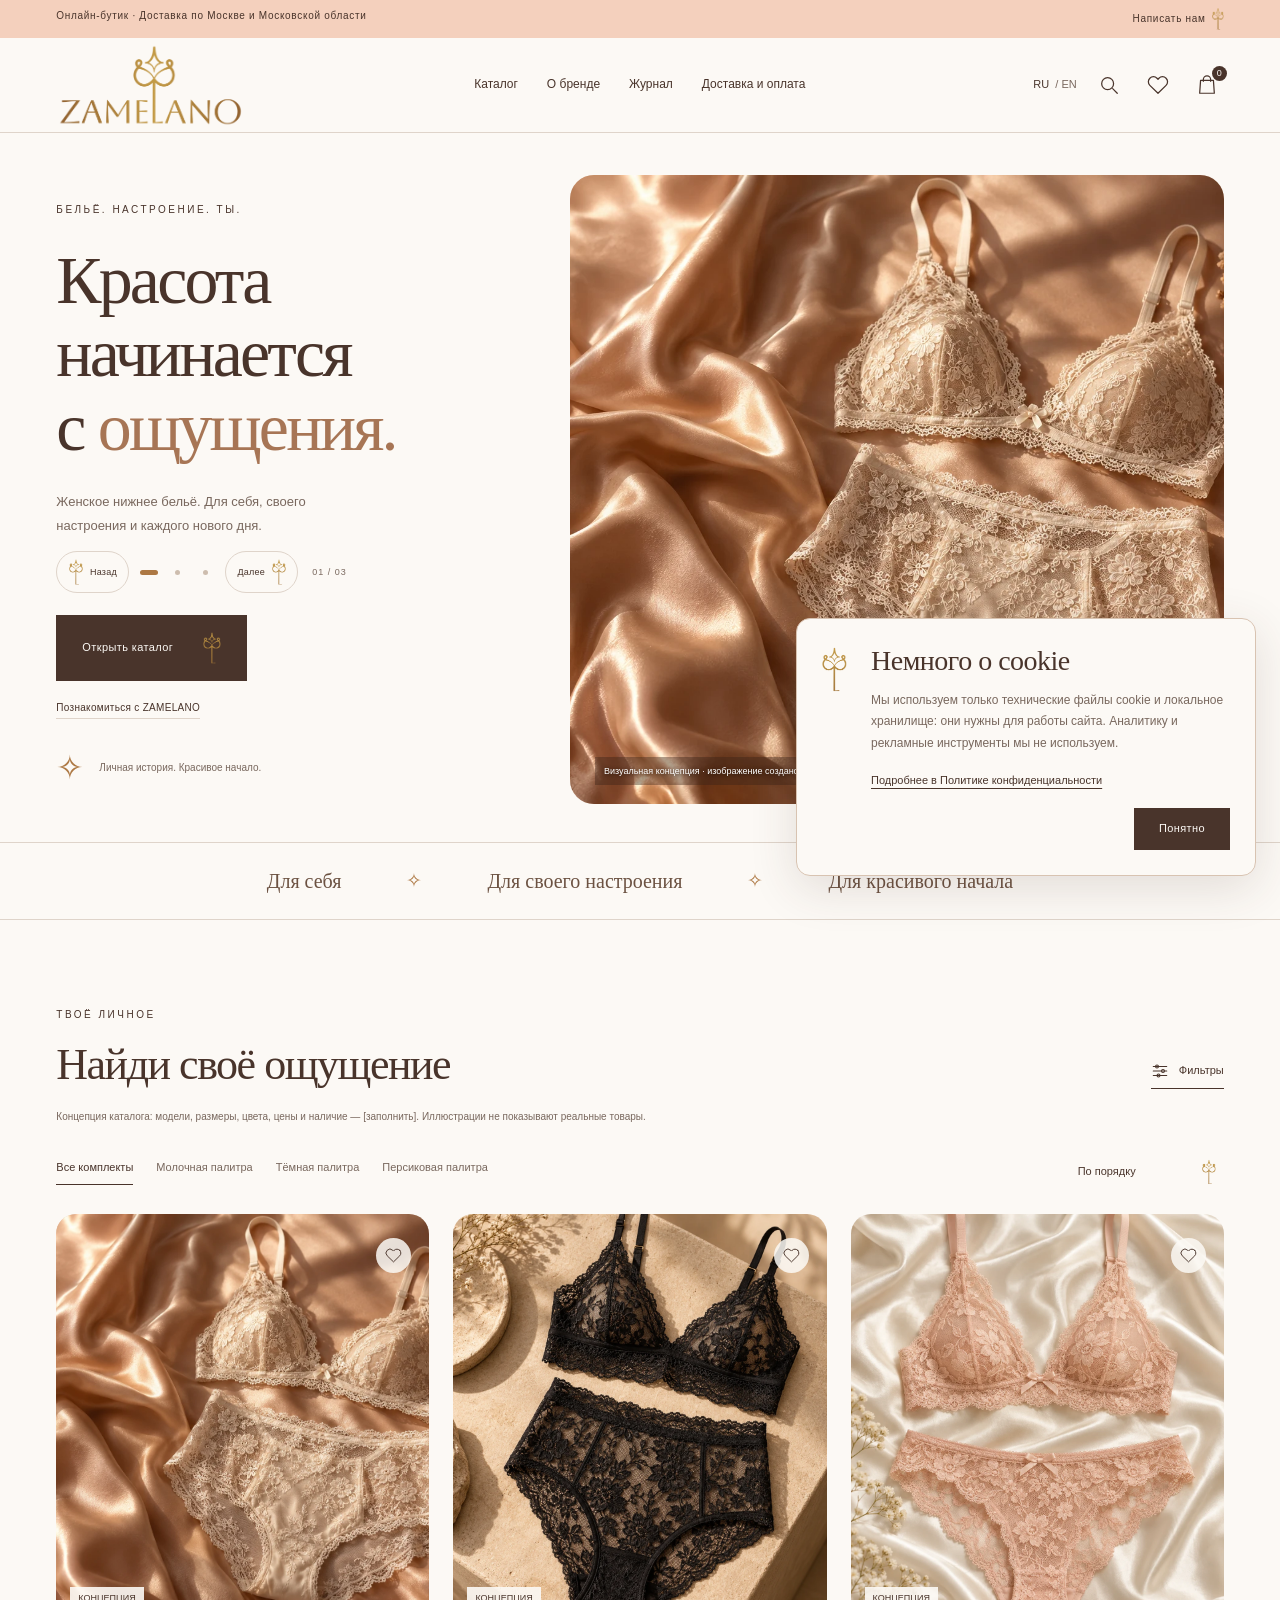
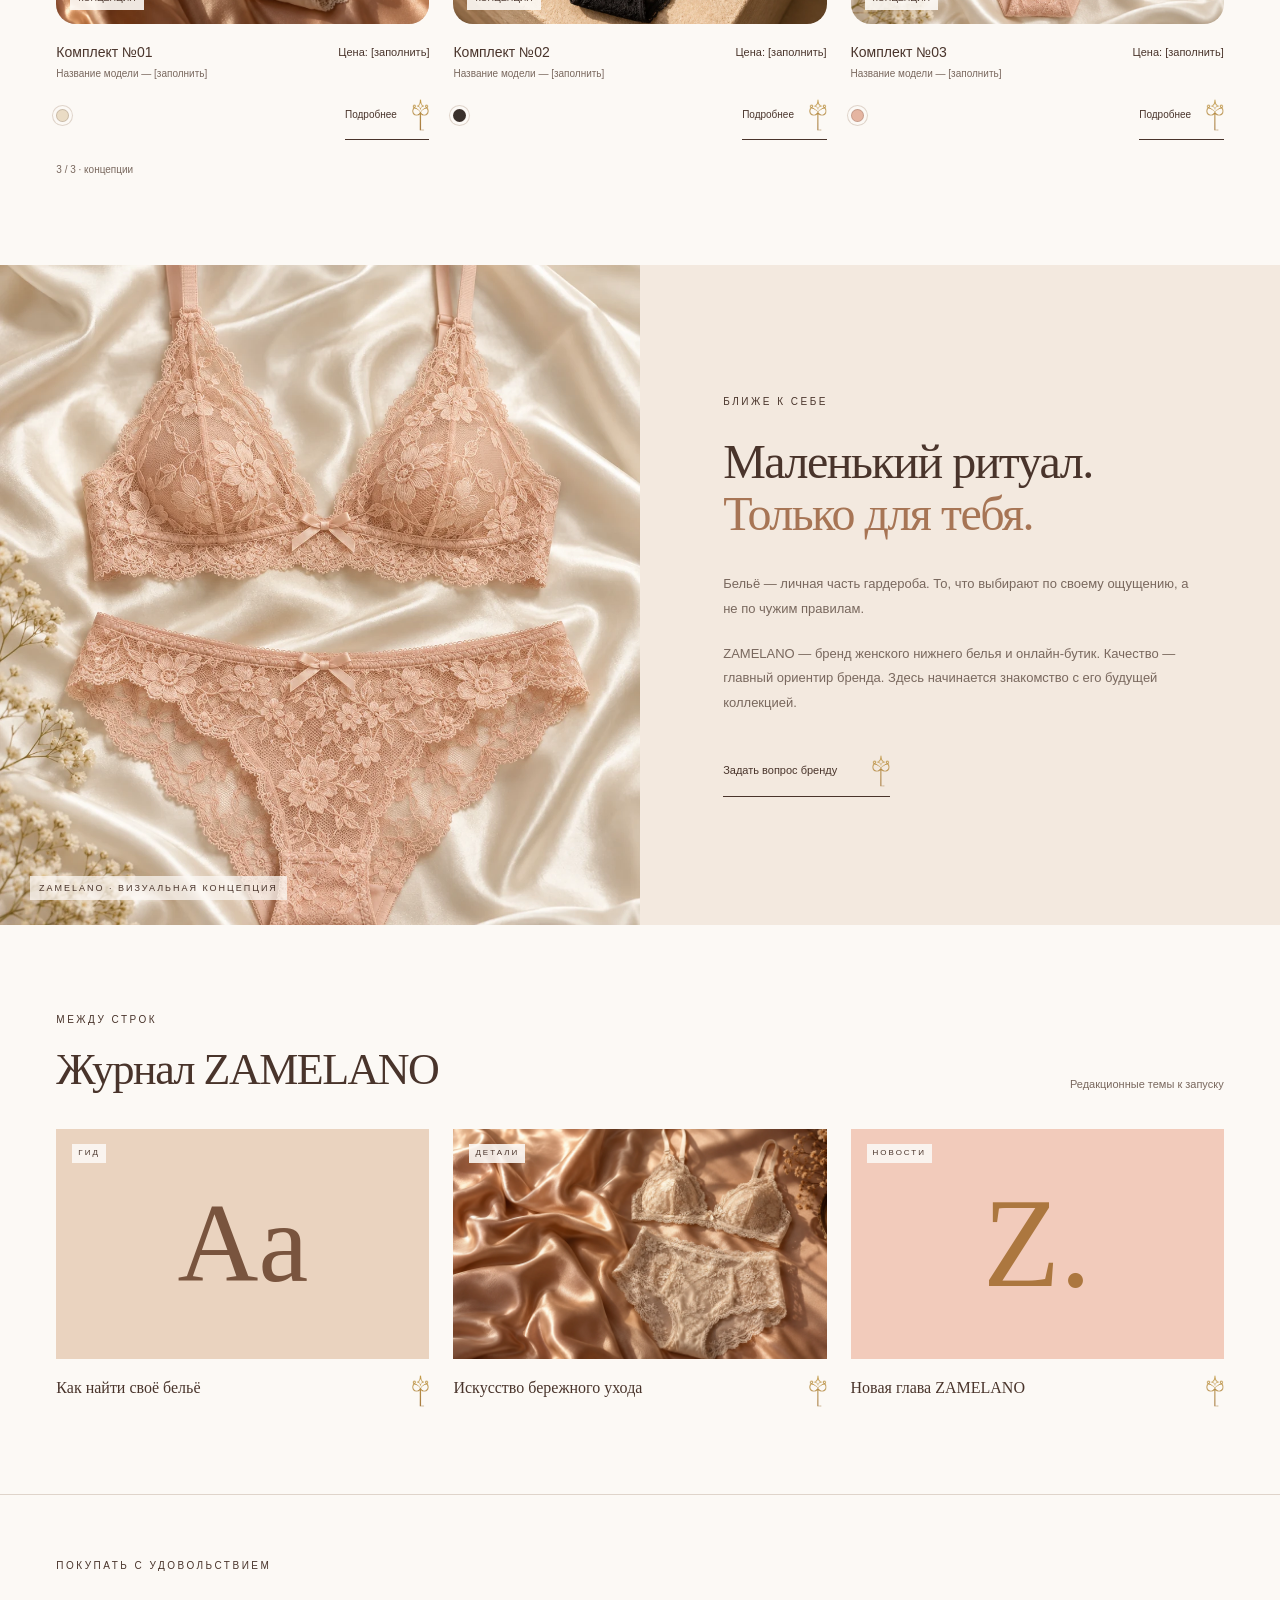
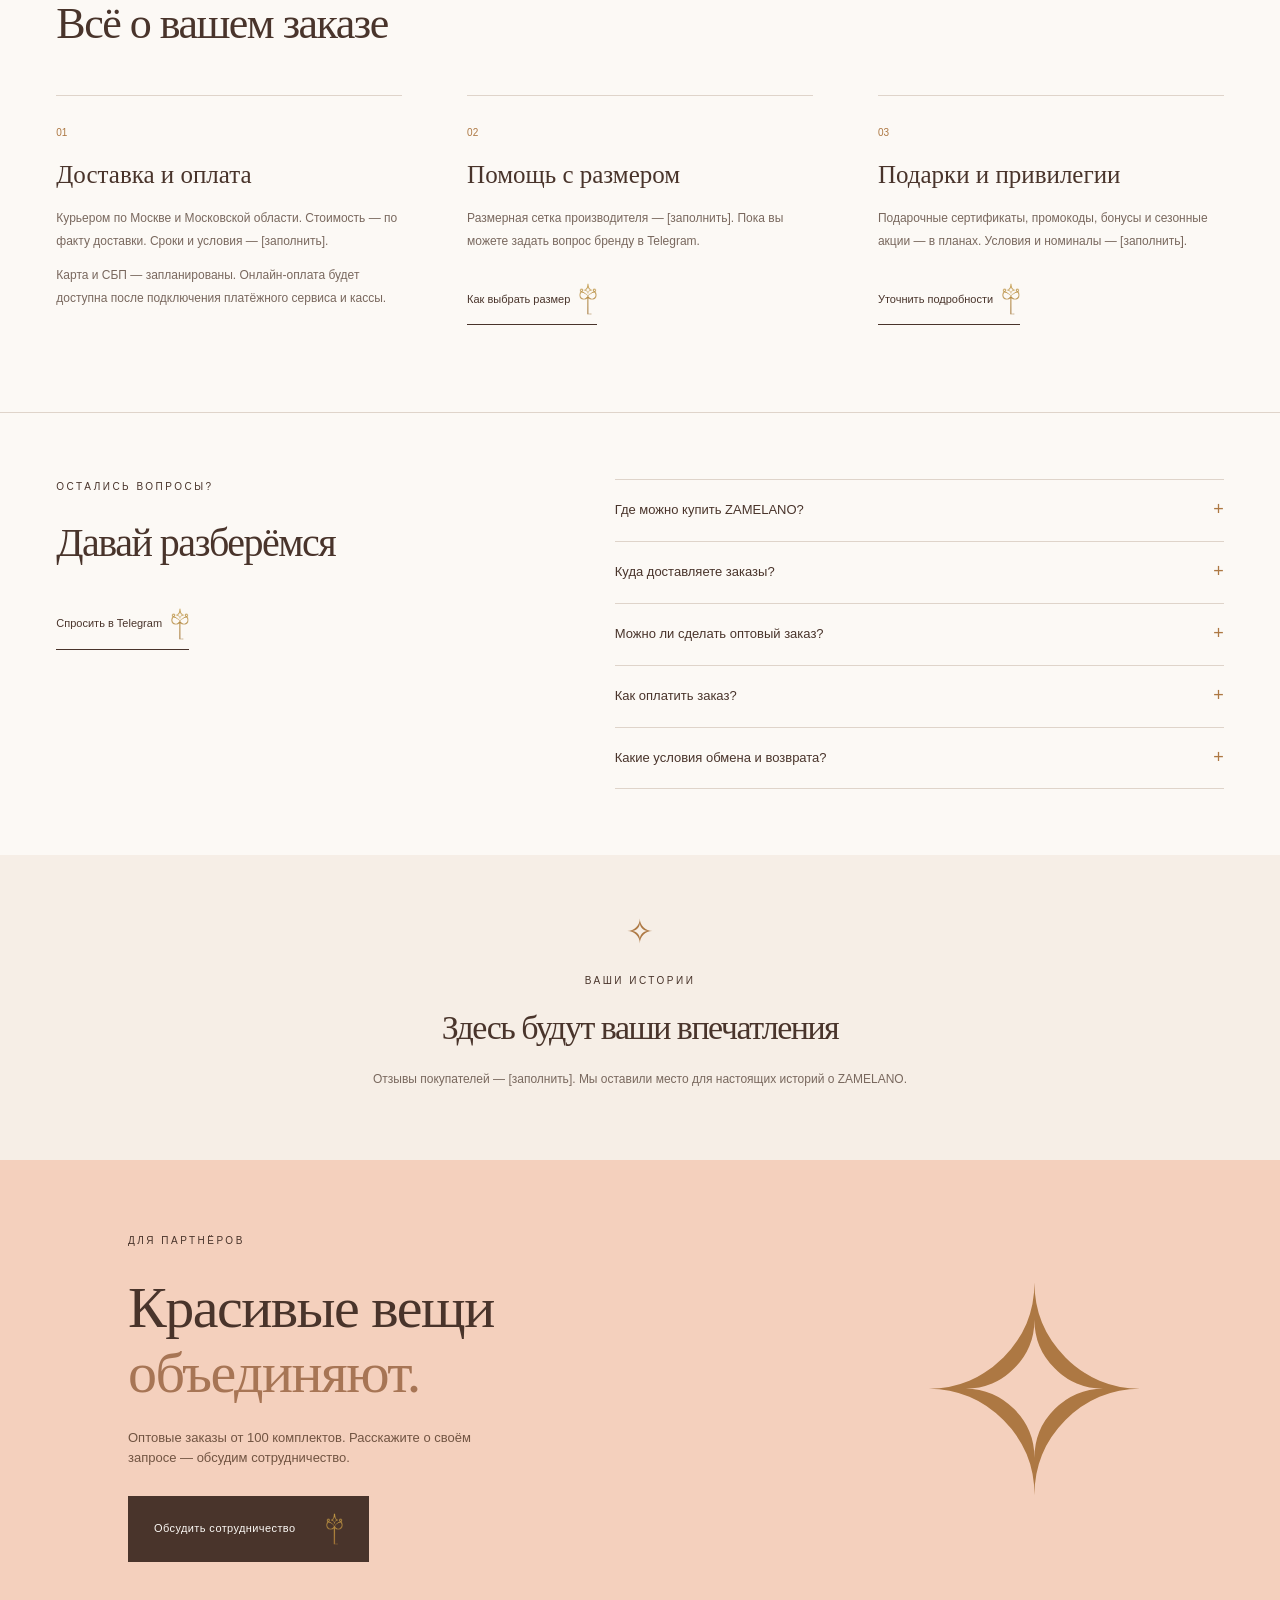
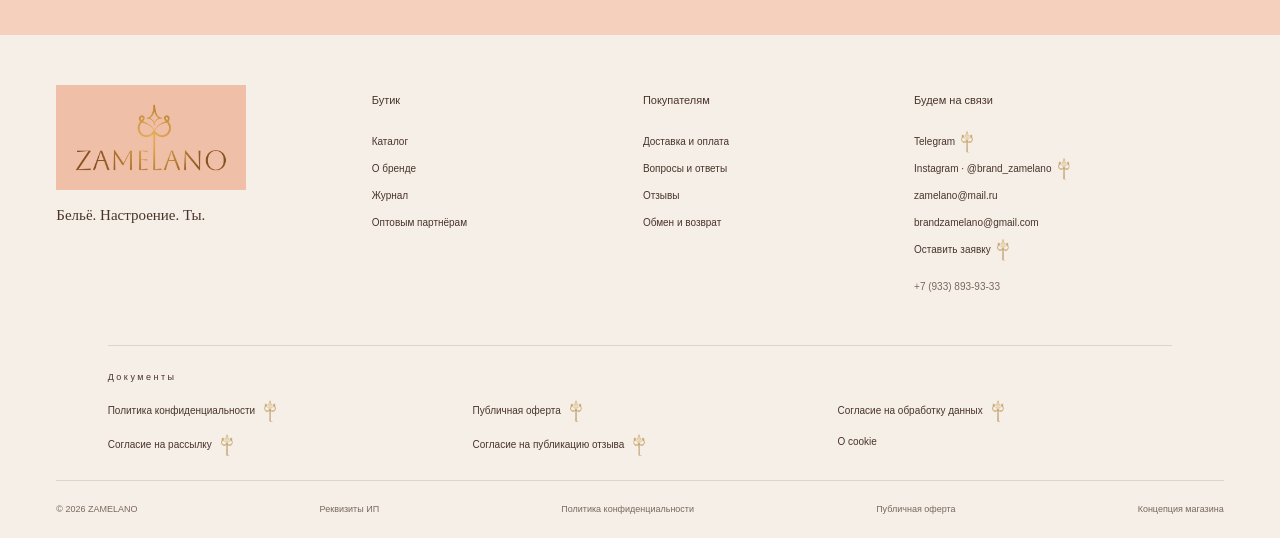
==== commit 4ba4b924: "Publish demo from cf81a3db7a30e6780c0a244282329de92e0b09e2" ====
--- a/index.html
+++ b/index.html
@@ -10,10 +10,10 @@
   <meta property="og:description" content="Красота начинается с ощущения. Познакомьтесь с концепцией ZAMELANO.">
   <meta property="og:type" content="website">
   <link rel="icon" href="assets/favicon.svg" type="image/svg+xml">
-  <link rel="stylesheet" href="styles.css?v=cfb685dc24b3">
+  <link rel="stylesheet" href="styles.css?v=95ecad61f819">
   <link rel="preload" href="assets/ivory.webp" as="image">
-  <script src="app.js?v=f4bbc26eaf7b" defer></script>
-  <script src="legal.js?v=982880559a23" defer></script>
+  <script src="cms-client.js?v=86fe52c0228a" defer></script><script src="app.js?v=370d574477ee" defer></script>
+  <script src="legal.js?v=916f0e50652b" defer></script>
   <meta name="robots" content="noindex, nofollow, noarchive">
   <meta name="googlebot" content="noindex, nofollow, noarchive">
   <meta name="yandex" content="noindex, nofollow, noarchive">
--- a/styles.css
+++ b/styles.css
@@ -159,3 +159,5 @@
 
 .request-legal-consent label{cursor:pointer}
 @media(max-width:600px){.legal-navigation{display:grid;grid-template-columns:repeat(2,minmax(0,1fr));column-gap:12px;max-height:none}.legal-navigation>.eyebrow{display:none}.legal-navigation a{gap:6px;font-size:10px;align-items:start}.legal-navigation .legal-nav-number{flex-basis:14px}}
+
+.cms-logo-image{background:none!important;mask:none!important;-webkit-mask:none!important}.cms-logo-image img{display:block;width:100%;height:100%;object-fit:contain}.cms-custom-radius .hero-visual,.cms-custom-radius .product-image-wrap,.cms-custom-radius .brand-image,.cms-custom-radius .journal-art,.cms-custom-radius .detail-image,.cms-custom-radius .cms-section-image{border-radius:var(--cms-radius)}.cms-preview-bar{padding:10px 20px;text-align:center;background:#49342b;color:#fff;font-size:12px;position:sticky;top:0;z-index:100}.cms-custom-section{display:grid;grid-template-columns:1fr;gap:40px}.cms-custom-section:has(.cms-section-image){grid-template-columns:1fr 1fr;align-items:center}.cms-section-image{width:100%;max-height:600px;object-fit:cover;border-radius:20px}.cms-custom-section h2{font-family:var(--serif);font-weight:400;font-size:44px;line-height:1.2}.cms-custom-section p{font-size:14px;line-height:1.9;color:var(--muted)}.cms-review-grid{display:grid;grid-template-columns:repeat(3,1fr);gap:25px;margin-top:35px;text-align:left}.cms-review-grid article{padding:24px;border:1px solid var(--line)}.cms-review-grid img{width:60px;height:60px;border-radius:50%;object-fit:cover}.cms-review-grid h3{font-family:var(--serif);font-size:24px;font-weight:400}.cms-review-grid p{font-size:13px;line-height:1.9}.detail-gallery-thumbnails{display:flex;gap:8px;padding:12px;overflow:auto}.detail-gallery-thumbnails button{width:70px;height:80px;flex:0 0 70px;padding:0;border:1px solid var(--line)}.detail-gallery-thumbnails img{width:100%;height:100%;object-fit:cover}.product-old-price{text-decoration:line-through;color:var(--muted);font-size:10px;display:block}.cms-error{padding:20px;text-align:center}.cms-preview-bar+body{padding-top:0}@media(max-width:700px){.cms-custom-section:has(.cms-section-image){grid-template-columns:1fr}.cms-custom-section h2{font-size:32px}.cms-review-grid{grid-template-columns:1fr}.cms-preview-bar{font-size:10px}}
